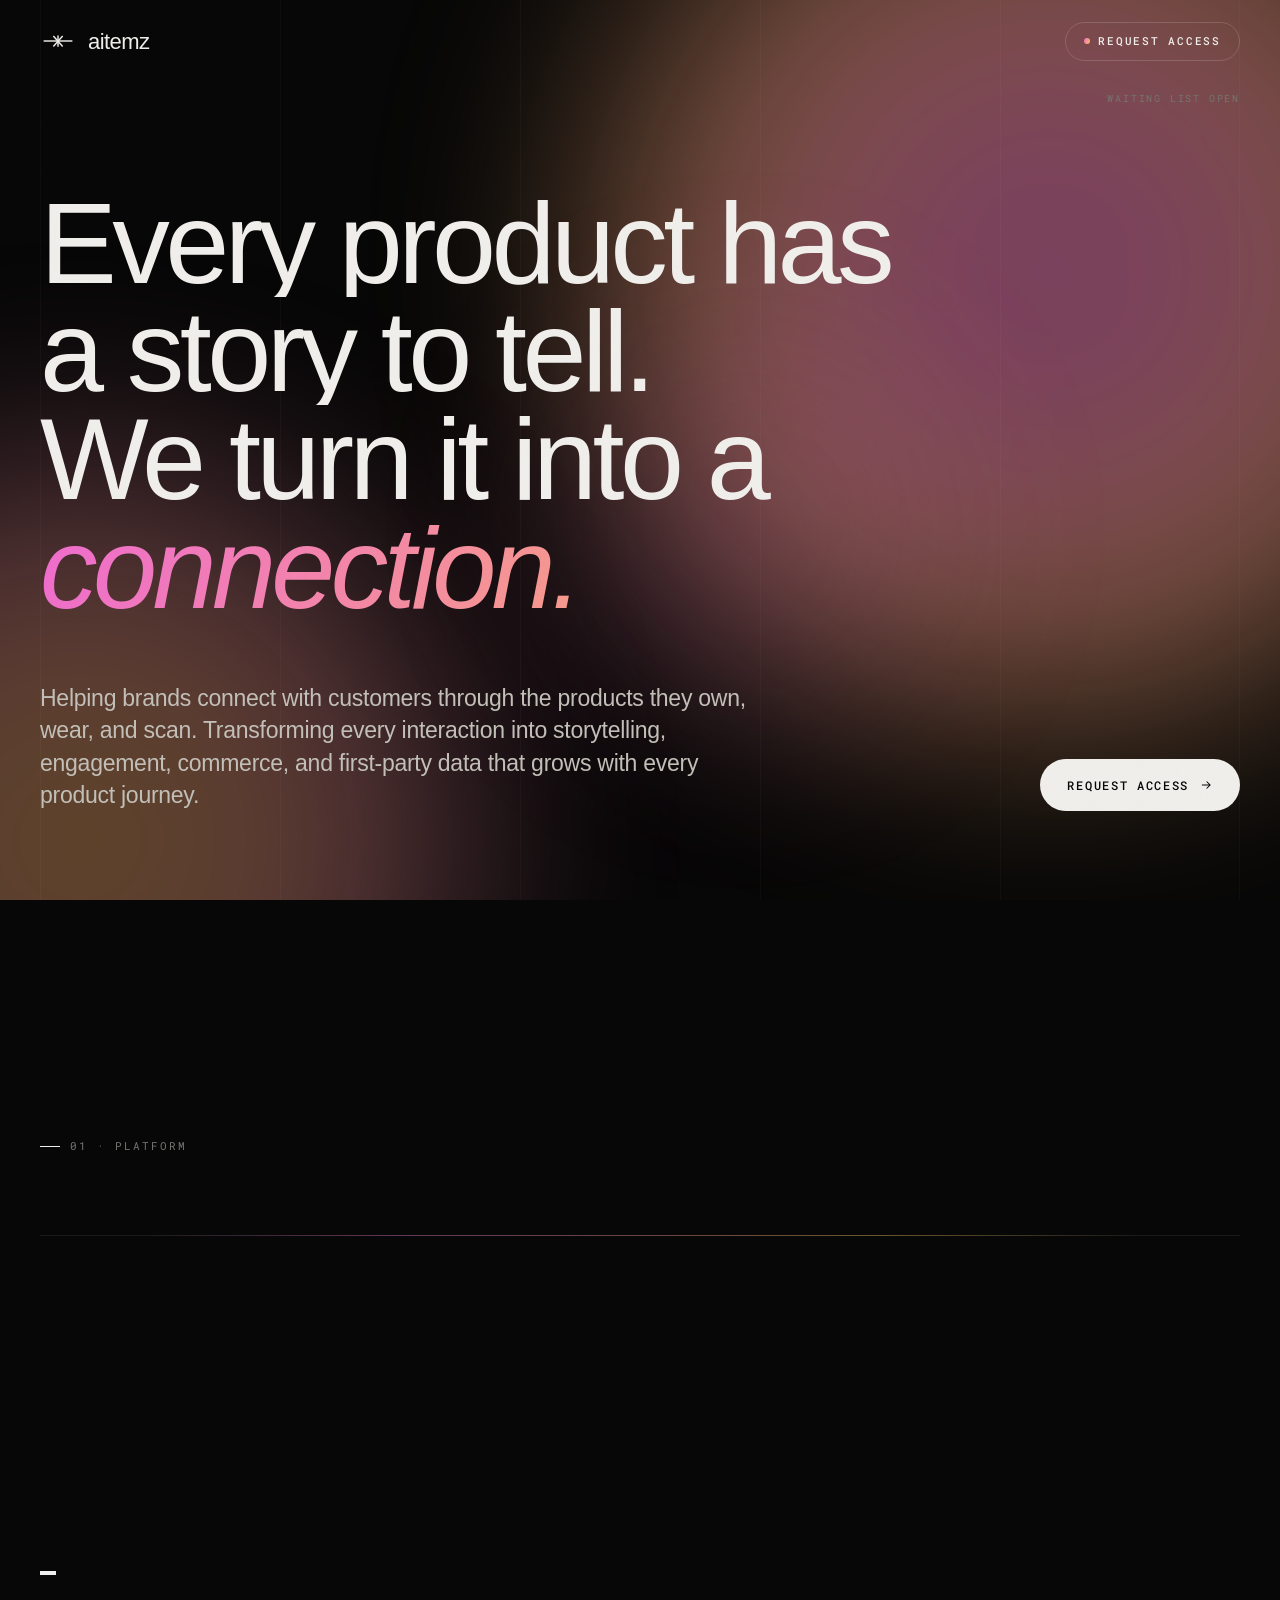
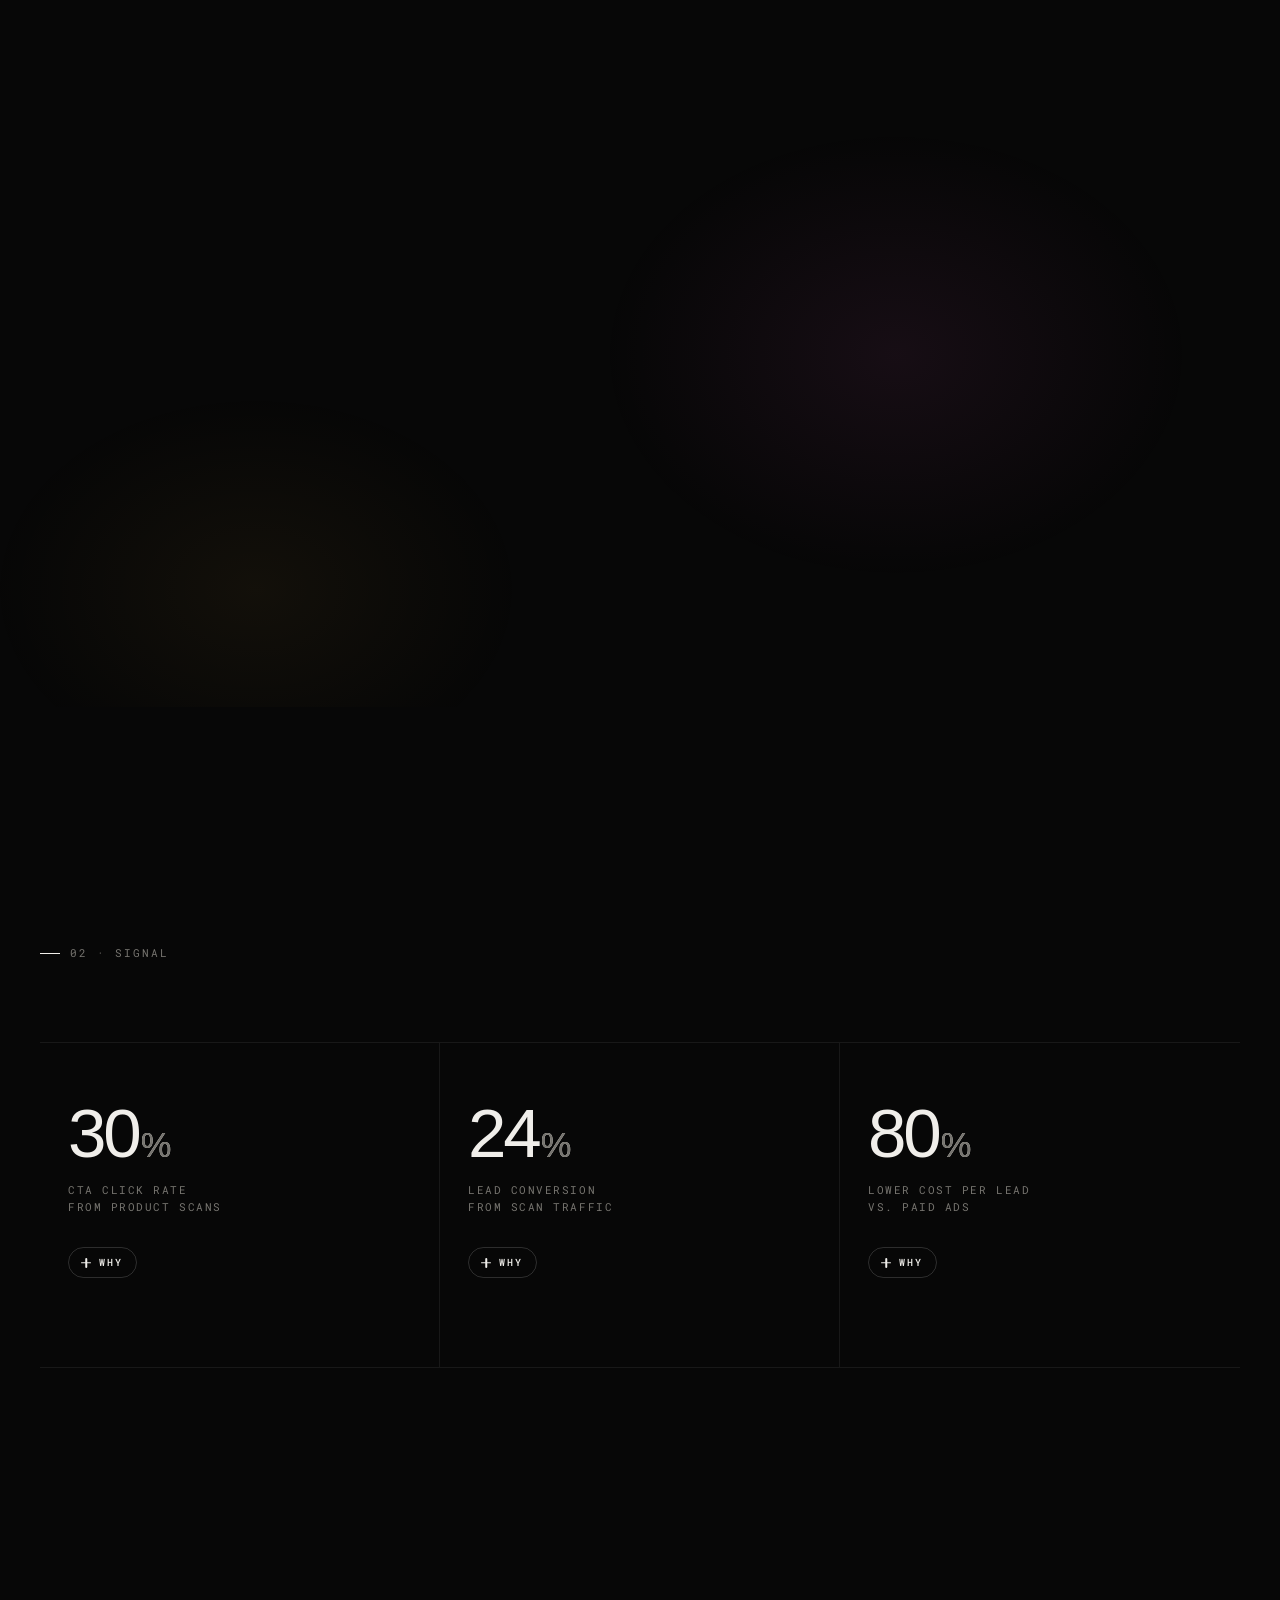
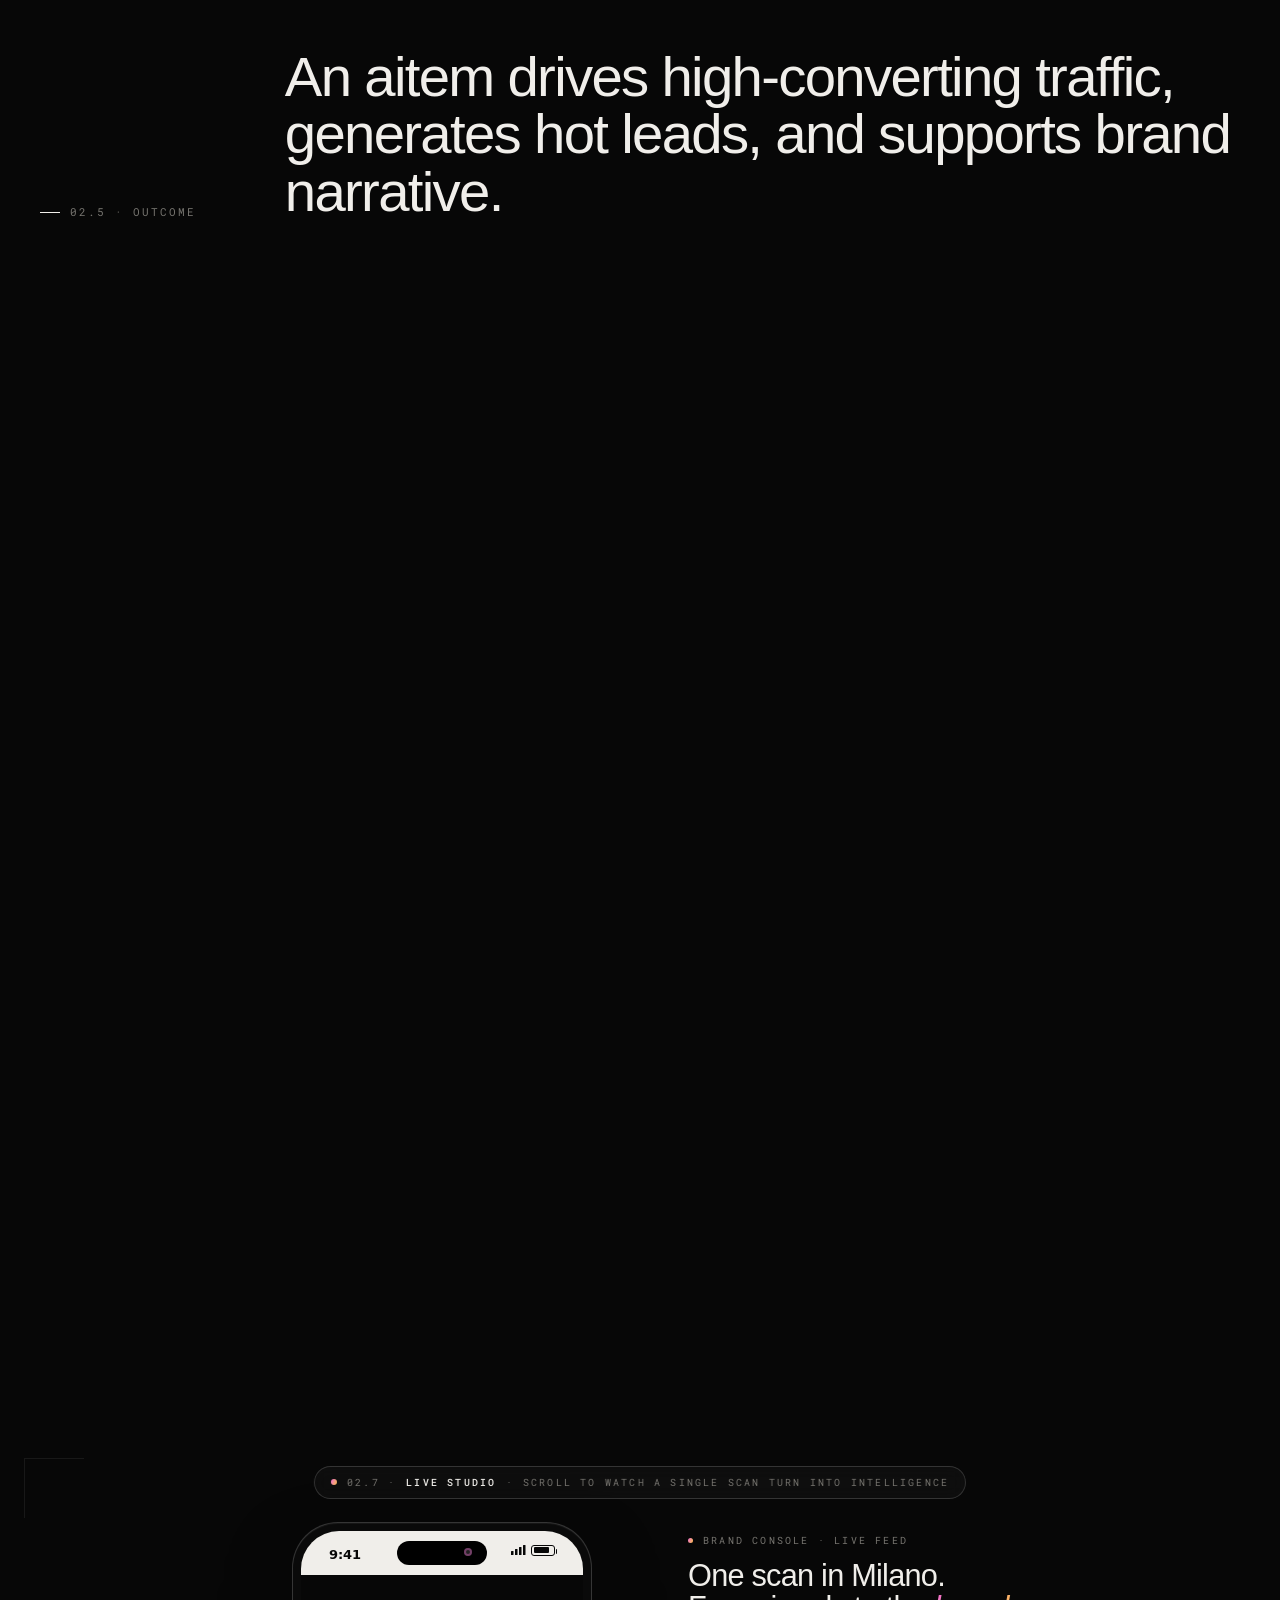
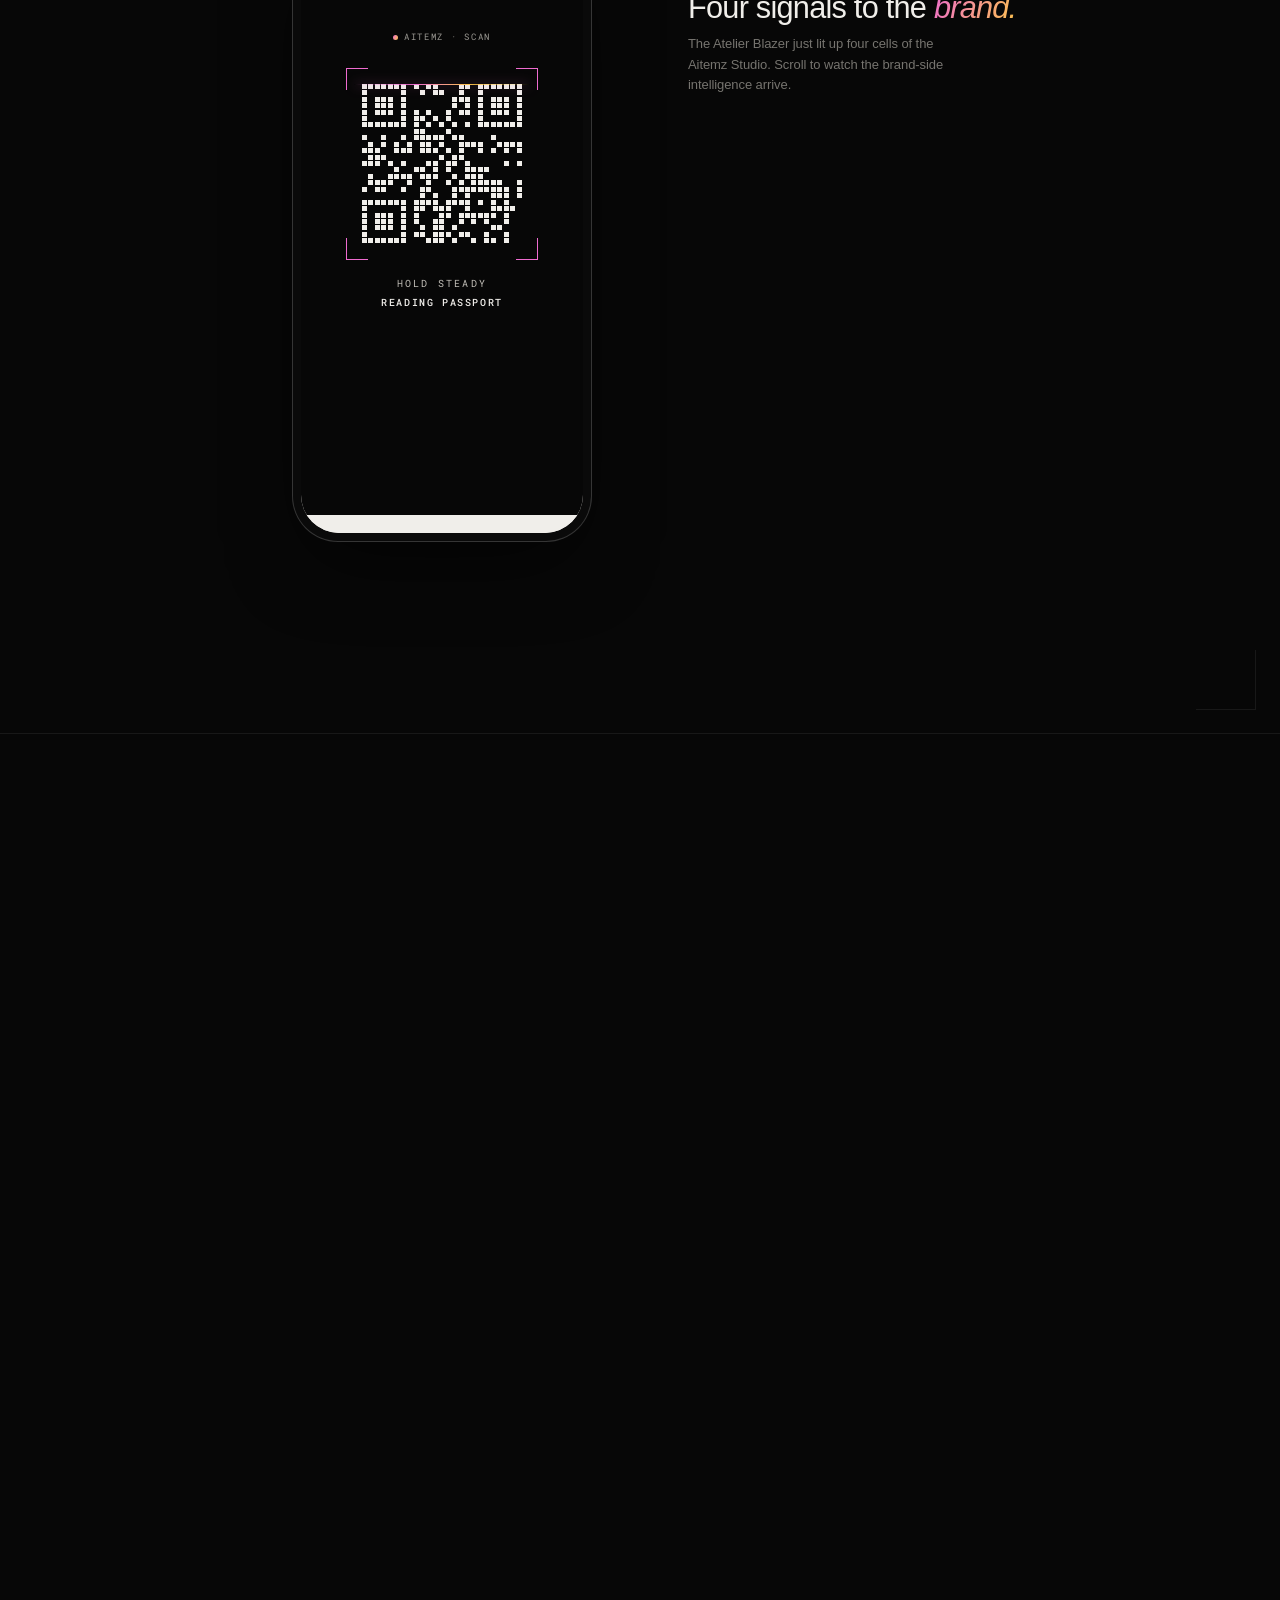
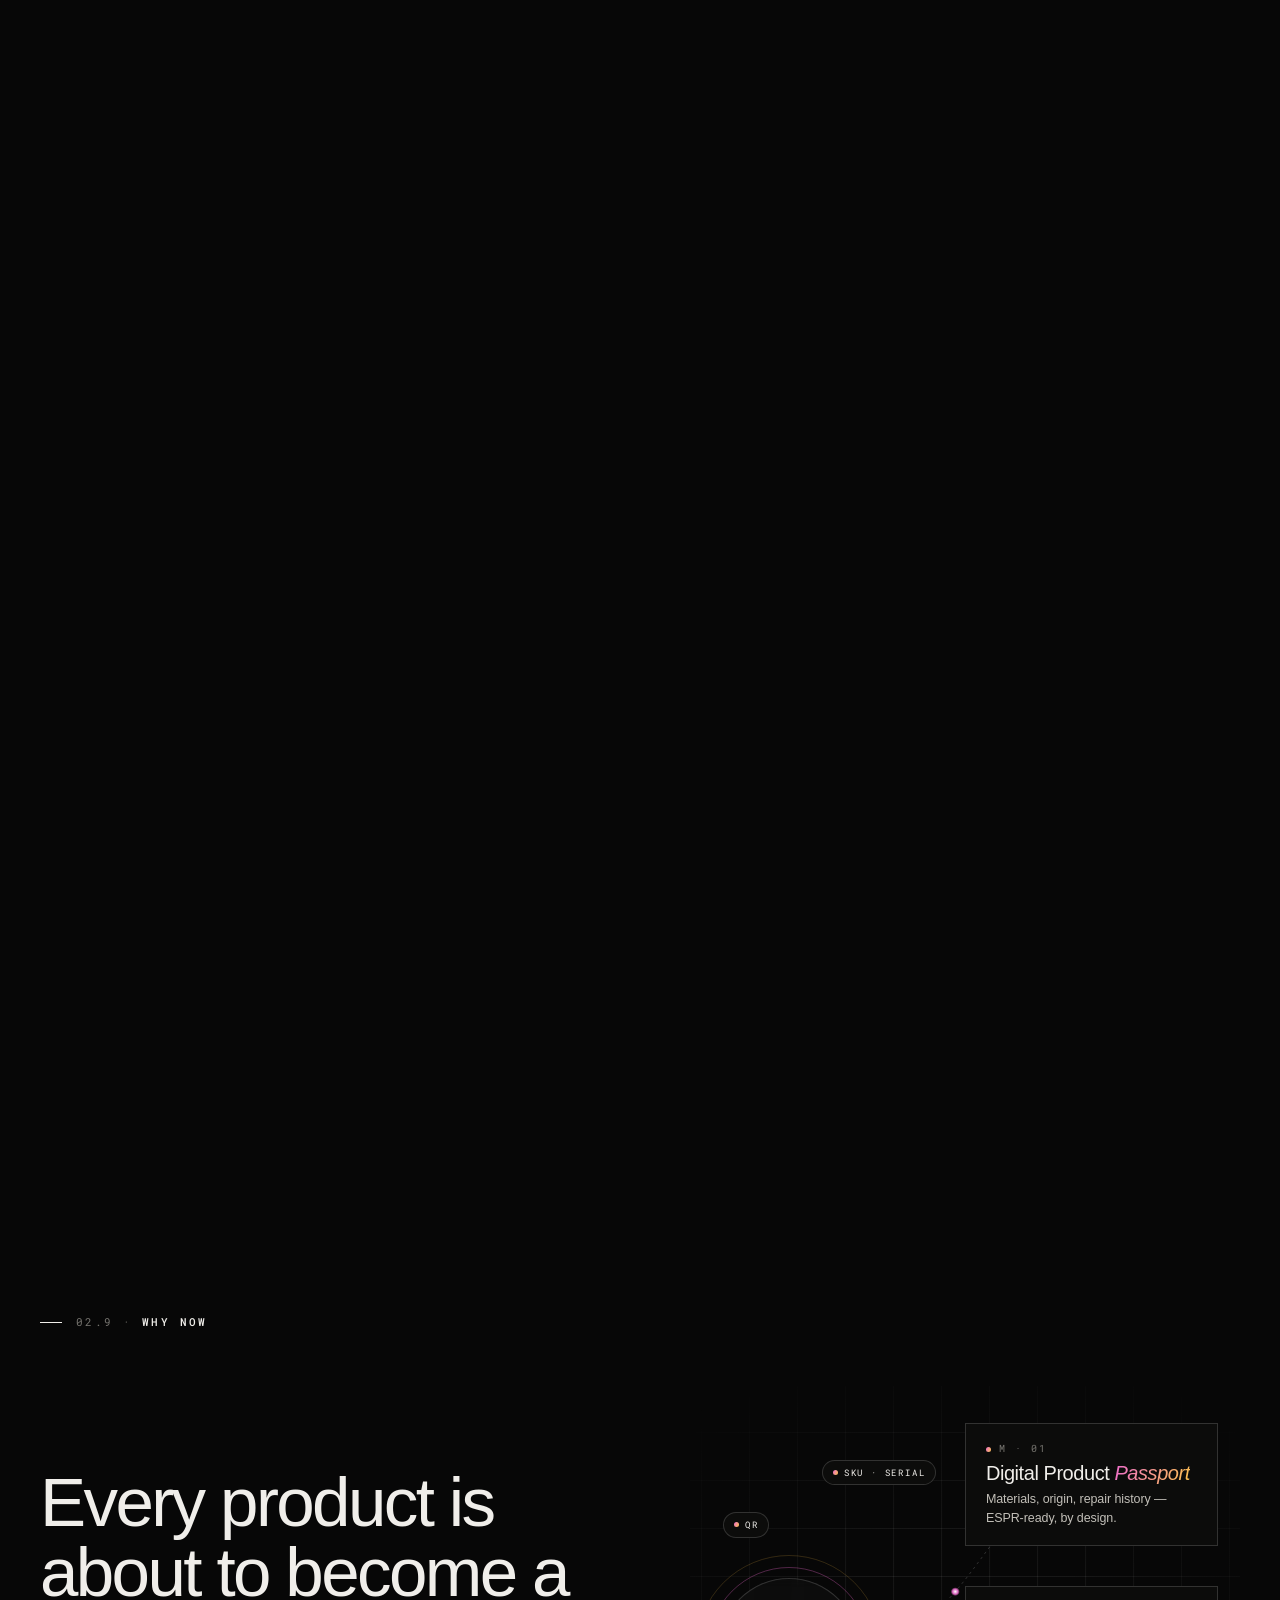
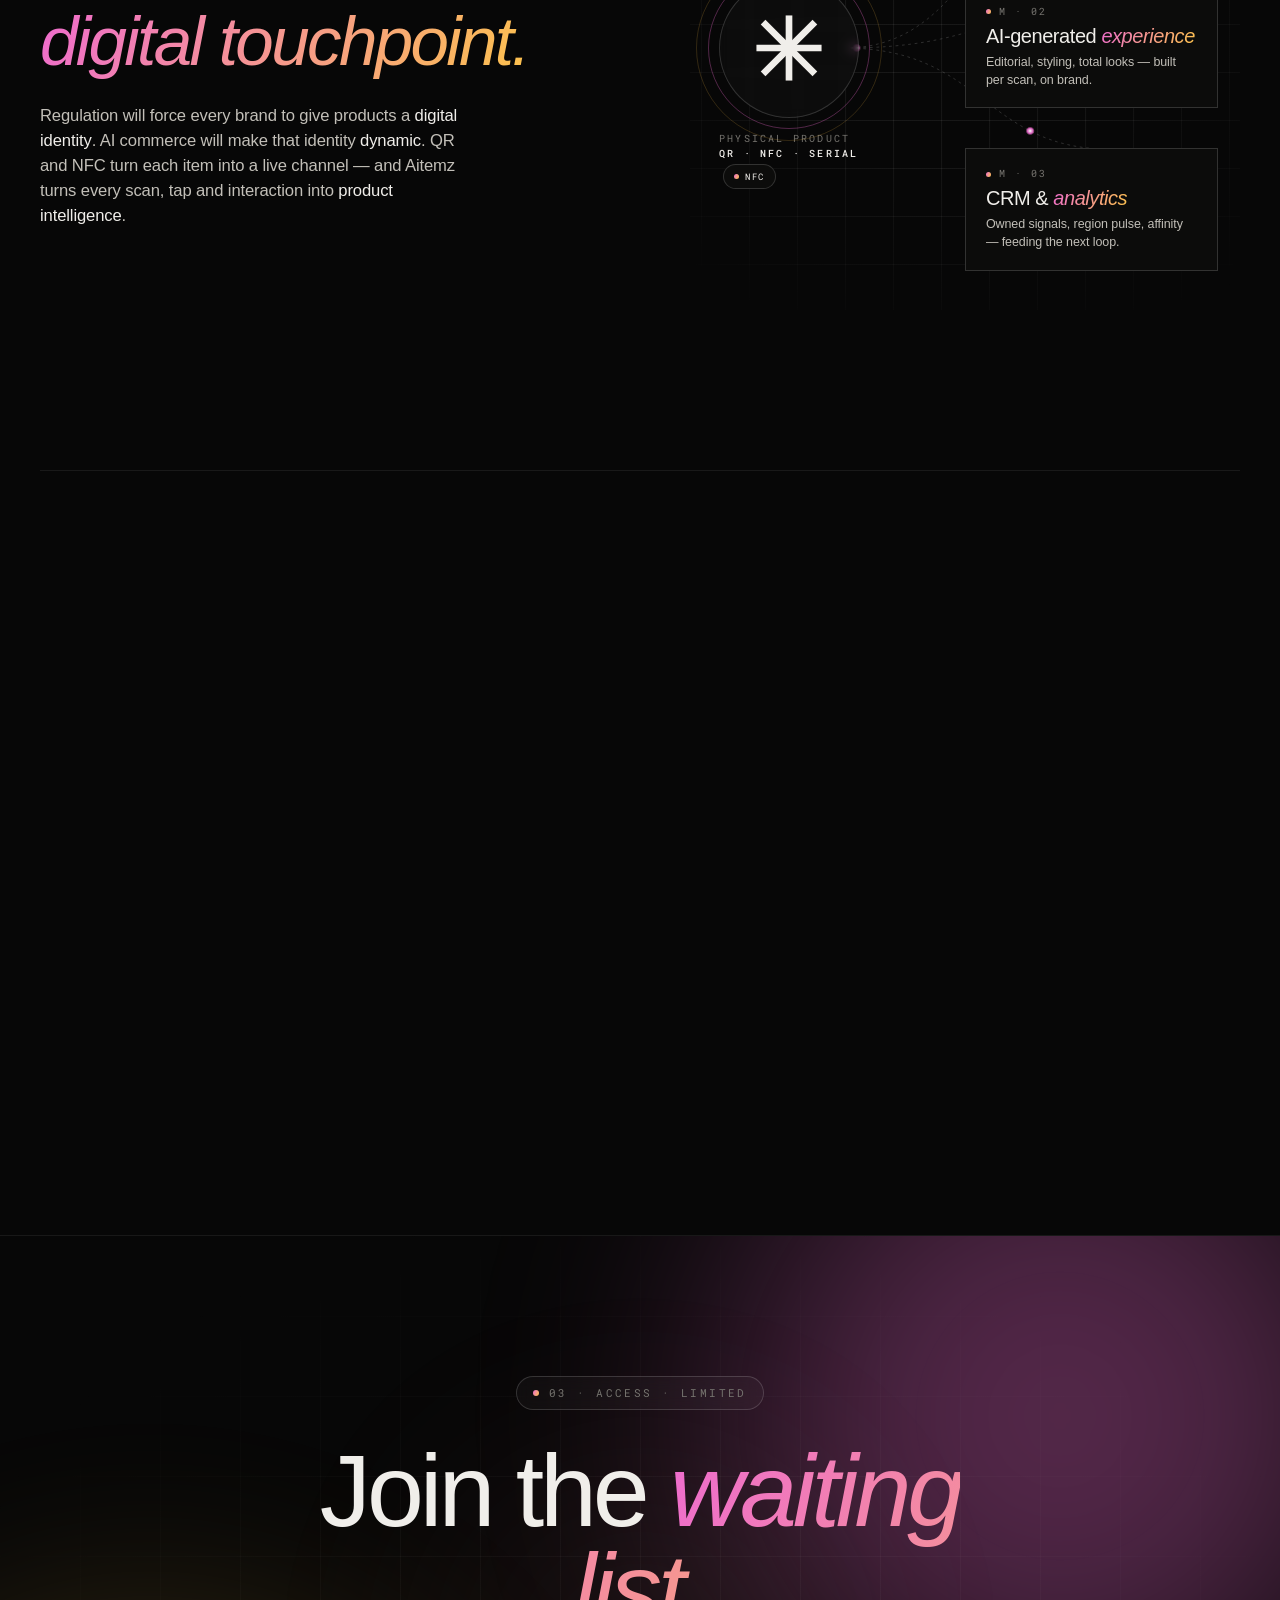
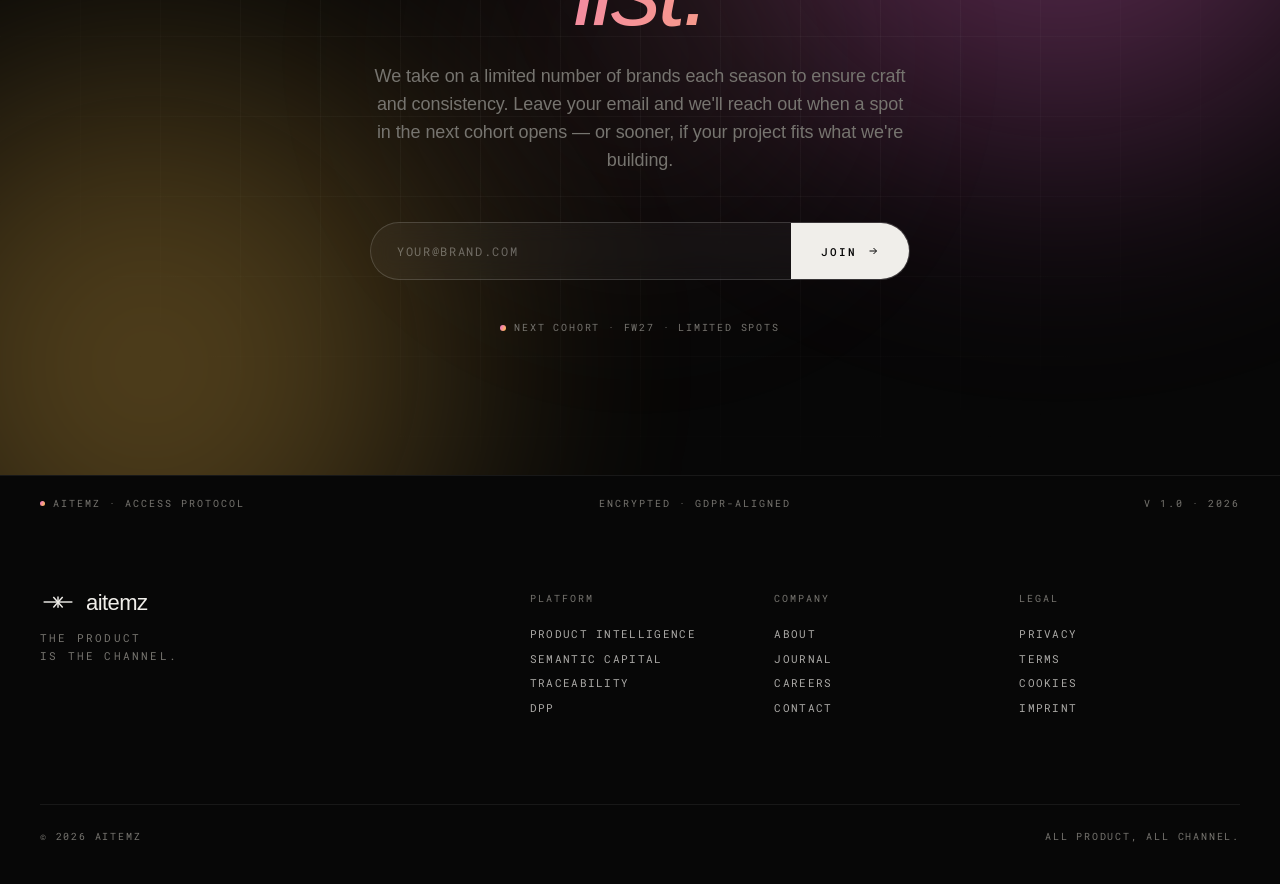
==== index.html @ b4806b3c "Update hero copy - Headline: "Every product has a story to tell. We turn it into a connection." - Su" ====
<!DOCTYPE html>
<html lang="en">
<head>
<meta charset="UTF-8">
<meta name="viewport" content="width=device-width, initial-scale=1.0">
<title>Aitemz — Amplifying Products</title>
<meta name="description" content="Aitemz turns physical products into intelligent digital channels. Digital Product Passport, AI-powered product intelligence, and traceability for fashion and luxury brands.">
<link rel="preconnect" href="https://fonts.googleapis.com">
<link rel="preconnect" href="https://fonts.gstatic.com" crossorigin>
<link href="https://fonts.googleapis.com/css2?family=Roboto+Mono:wght@300;400;500&display=swap" rel="stylesheet">
<link rel="stylesheet" href="styles.css">
</head>

<body>

<!-- QR INTRO — scan-to-activate. Removed from DOM after first play per session. -->
<div class="qr-intro" id="qrIntro" role="dialog" aria-label="Activating Aitemz">
  <button class="qr-skip" id="qrSkip" type="button" aria-label="Skip intro">Skip</button>
  <div class="qr-flash" aria-hidden="true"></div>
  <div class="qr-stage">
    <div class="qr-corners" aria-hidden="true">
      <span></span><span></span><span></span><span></span>
    </div>
    <div class="qr-grid" id="qrGrid" aria-hidden="true"></div>
    <div class="qr-scan" aria-hidden="true"></div>
  </div>
  <div class="qr-label" aria-live="polite">
    <span class="d" aria-hidden="true"></span>
    <span class="t" id="qrLabel">Initializing</span>
  </div>
  <div class="qr-meta" aria-hidden="true">
    <span class="left"><span class="d"></span>AITEMZ · Product Intelligence Layer™</span>
    <span class="right"><span>Encrypted</span><span>·</span><span>v 1.0 · 2026</span></span>
  </div>
</div>

<!-- Aitemz mark — asterisk-cross from the brand kit. 5 strokes through 1 center. -->
<svg width="0" height="0" style="position:absolute" aria-hidden="true">
  <defs>
    <symbol id="aitm-mark" viewBox="0 0 200 100">
      <g stroke="currentColor" stroke-width="8" stroke-linecap="butt" fill="none">
        <line x1="20" y1="50" x2="180" y2="50"/>
        <line x1="100" y1="20" x2="100" y2="82"/>
        <line x1="74" y1="22" x2="126" y2="80"/>
        <line x1="126" y1="22" x2="74" y2="80"/>
      </g>
    </symbol>
  </defs>
</svg>

<!-- subtle 5-col brand grid guide -->
<div class="grid-guide" aria-hidden="true">
  <span></span><span></span><span></span><span></span><span></span>
</div>

<!-- NAV -->
<nav id="nav">
  <a href="#" class="brand">
    <span class="brand-mark">
      <svg viewBox="0 0 200 100" preserveAspectRatio="xMidYMid meet"><use href="#aitm-mark"/></svg>
    </span>
    <span class="brand-word">aitemz</span>
  </a>
  <div class="nav-links">
    <a href="#waitlist" class="nav-cta">Request access</a>
  </div>
</nav>

<!-- HERO -->
<header class="hero">
  <div class="orb" aria-hidden="true"></div>
  <div class="orb two" aria-hidden="true"></div>
  <div class="orb three" aria-hidden="true"></div>

  <div class="hero-meta">
    <div class="status">Waiting list open</div>
  </div>

  <h1 class="hero-title">
    <span class="line l1"><span>Every product has</span></span>
    <span class="line l2"><span>a story to tell.</span></span>
    <span class="line l3"><span>We turn it into a <span class="reveal-word">connection.</span></span></span>
  </h1>

  <div class="hero-foot">
    <p class="hero-sub">Helping brands connect with customers through the products they own, wear, and scan. Transforming every interaction into storytelling, engagement, commerce, and first-party data that grows with every product journey.</p>
    <div class="hero-actions">
      <a href="#waitlist" class="btn btn-primary">
        Request access
        <svg width="14" height="14" viewBox="0 0 24 24" fill="none" stroke="currentColor" stroke-width="1.8"><path d="M5 12h14M13 6l6 6-6 6"/></svg>
      </a>
    </div>
  </div>
</header>

<!-- MARQUEE -->
<div class="marquee">
  <div class="marquee-track" id="marquee"></div>
</div>

<!-- CAPABILITIES -->
<section class="block" id="capabilities">
  <div class="section-head">
    <div class="section-label">01 · Platform</div>
    <h2 class="section-heading reveal">Product is the channel.<br>Aitemz is the <em>activation layer.</em></h2>
  </div>

  <div class="caps-wrap">
    <div class="caps caps-4">
    <div class="cap reveal">
      <div class="cap-num">01 / 04</div>
      <h3 class="cap-title">Product Intelligence</h3>
      <p class="cap-desc">Generative product intelligence — editorial copy, outfit compositions, cross-category reasoning — produced automatically for every SKU.</p>
      <span class="cap-tag"><span class="d" aria-hidden="true"></span>AI-Native</span>
    </div>
    <div class="cap reveal">
      <div class="cap-num">02 / 04</div>
      <h3 class="cap-title">Semantic Capital</h3>
      <p class="cap-desc">Every interaction compounds into machine-usable intelligence. The more products you connect, the smarter the entire ecosystem becomes.</p>
      <span class="cap-tag"><span class="d" aria-hidden="true"></span>Compounding</span>
    </div>
    <div class="cap reveal">
      <div class="cap-num">03 / 04</div>
      <h3 class="cap-title">Traceability</h3>
      <p class="cap-desc">NFC and QR turn each physical item into a data-collection node. Capture leads, drive traffic, own the relationship — even through wholesale.</p>
      <span class="cap-tag"><span class="d" aria-hidden="true"></span>Tag + Track</span>
    </div>
    <div class="cap reveal">
      <div class="cap-num">04 / 04</div>
      <h3 class="cap-title">Digital Product Passport</h3>
      <p class="cap-desc">EU ESPR-ready DPP infrastructure. Materials, footprint, repairability — delivered as a consumer experience that builds equity, not a compliance PDF.</p>
      <span class="cap-tag"><span class="d" aria-hidden="true"></span>ESPR-Ready</span>
    </div>
    </div>
    <div class="caps-dots" id="capsDots" aria-hidden="true"></div>
  </div>
</section>

<!-- PRINCIPLE -->
<section class="principle" id="principle">
  <p class="q reveal q-1">
    Value isn't<br>added.
  </p>
  <p class="q reveal q-2">
    <em>It reveals itself.</em>
  </p>
</section>

<!-- STATS -->
<section class="block stats-block" id="numbers">
  <div class="section-head">
    <div class="section-label">02 · Signal</div>
    <h2 class="section-heading reveal">Your product will be your best performing
channel ever.</h2>
  </div>

  <div class="stats">
    <div class="stat reveal expandable" data-stat="0">
      <div class="stat-num" data-target="30" data-suffix="%">0<sup>%</sup></div>
      <div class="stat-label">CTA click rate<br>from product scans</div>
      <button class="stat-toggle" type="button" aria-expanded="false" aria-controls="stat-detail-0">
        <span class="stat-toggle-icon" aria-hidden="true"></span>
        <span class="stat-toggle-label">Why</span>
      </button>
      <div class="stat-detail" id="stat-detail-0">
        <p>We design the post-scan experience to maximize the click. Every touchpoint is engineered so that, after the scan, the customer is in the best possible condition to interact with the brand.</p>
      </div>
    </div>
    <div class="stat reveal expandable" data-stat="1">
      <div class="stat-num" data-target="24" data-suffix="%">0<sup>%</sup></div>
      <div class="stat-label">Lead conversion<br>from scan traffic</div>
      <button class="stat-toggle" type="button" aria-expanded="false" aria-controls="stat-detail-1">
        <span class="stat-toggle-icon" aria-hidden="true"></span>
        <span class="stat-toggle-label">Why</span>
      </button>
      <div class="stat-detail" id="stat-detail-1">
        <p>The experience is custom-made for a customer who has already met the product. We assume an activation by the brand — so the lead quality is far higher than on traditional acquisition channels.</p>
      </div>
    </div>
    <div class="stat reveal expandable" data-stat="2">
      <div class="stat-num" data-target="80" data-suffix="%">0<sup>%</sup></div>
      <div class="stat-label">Lower cost per lead<br>vs. paid ads</div>
      <button class="stat-toggle" type="button" aria-expanded="false" aria-controls="stat-detail-2">
        <span class="stat-toggle-icon" aria-hidden="true"></span>
        <span class="stat-toggle-label">Why</span>
      </button>
      <div class="stat-detail" id="stat-detail-2">
        <p>The benchmark on universal channels — search, social — keeps rising as competition compounds. The physical product is a brand-owned channel: no auction, no middleman, better performance.</p>
      </div>
    </div>
  </div>
</section>

<!-- WHAT WE DO -->
<section class="block what-we-do what-we-do-block" id="what-we-do">
  <div class="section-head">
    <div class="section-label">02.5 · Outcome</div>
    <h2 class="section-heading reveal">An aitem drives high-converting traffic, generates hot leads, and supports brand narrative.</h2>
  </div>

  <div class="compare-two reveal">

    <!-- LEFT — Traditional -->
    <div class="cmp-col traditional">
      <div class="cmp-col-head">
        <h3>A product that <em>ends at checkout.</em></h3>
        <span class="cmp-col-eyebrow"><span class="d"></span>The <em>traditional</em> item</span>
        <div class="cmp-progress" aria-hidden="true"><span class="cmp-progress-fill"></span></div>
      </div>

      <div class="cmp-row">
        <span class="cmp-icon" aria-hidden="true">
          <svg viewBox="0 0 24 24"><path d="M3 12h12"/><path d="M15 8l4 4-4 4"/><line x1="22" y1="4" x2="22" y2="20"/></svg>
        </span>
        <div class="cmp-body">
          <div class="cmp-title">A relationship that ends at checkout.</div>
          <p class="cmp-desc">The product stops speaking the moment the customer walks out the door.</p>
        </div>
      </div>

      <div class="cmp-row">
        <span class="cmp-icon" aria-hidden="true">
          <svg viewBox="0 0 24 24"><rect x="4" y="4" width="16" height="16"/><line x1="4" y1="12" x2="20" y2="12"/><line x1="12" y1="4" x2="12" y2="20"/></svg>
        </span>
        <div class="cmp-body">
          <div class="cmp-title">Silent at the shelf.</div>
          <p class="cmp-desc">Zero first-party data captured from the physical product, ever.</p>
        </div>
      </div>

      <div class="cmp-row">
        <span class="cmp-icon" aria-hidden="true">
          <svg viewBox="0 0 24 24"><path d="M3 10v4l4 1 2 5 2-1-1-3 8 2v-13l-8 2-7 2z"/></svg>
        </span>
        <div class="cmp-body">
          <div class="cmp-title">Borrowed audiences.</div>
          <p class="cmp-desc">Leads bought from paid ads and the same crowded search auction.</p>
        </div>
      </div>

      <div class="cmp-row">
        <span class="cmp-icon" aria-hidden="true">
          <svg viewBox="0 0 24 24"><path d="M3 4h11l7 7-10 10-8-8z"/><circle cx="8" cy="9" r="1.2"/></svg>
        </span>
        <div class="cmp-body">
          <div class="cmp-title">A label that never changes.</div>
          <p class="cmp-desc">Whatever was printed at manufacture is the whole brand story you get.</p>
        </div>
      </div>

      <div class="cmp-row">
        <span class="cmp-icon" aria-hidden="true">
          <svg viewBox="0 0 24 24"><path d="M3 18l6-7 4 3 8-10"/><path d="M16 4h5v5"/></svg>
        </span>
        <div class="cmp-body">
          <div class="cmp-title">Cost climbing every year.</div>
          <p class="cmp-desc">Universal channels grow more expensive YoY across every platform.</p>
        </div>
      </div>

      <div class="cmp-row">
        <span class="cmp-icon" aria-hidden="true">
          <svg viewBox="0 0 24 24"><path d="M3 5h9l3 3v12H3z"/><path d="M9 3h9l3 3v12h-6"/></svg>
        </span>
        <div class="cmp-body">
          <div class="cmp-title">Compliance as a separate project.</div>
          <p class="cmp-desc">ESPR readiness becomes yet another implementation to staff and ship.</p>
        </div>
      </div>
    </div>

    <!-- RIGHT — AITEM -->
    <div class="cmp-col aitem">
      <div class="cmp-col-head">
        <h3>A product that <em>keeps creating value.</em></h3>
        <span class="cmp-col-eyebrow"><span class="d"></span>A <em>contemporary</em> aitem</span>
        <div class="cmp-progress" aria-hidden="true"><span class="cmp-progress-fill"></span></div>
      </div>

      <div class="cmp-row">
        <span class="cmp-icon" aria-hidden="true">
          <svg viewBox="0 0 24 24"><path d="M3 12c2-6 8-6 9 0 1 6 7 6 9 0"/><circle cx="21" cy="12" r="1.5" fill="currentColor" stroke="none"/></svg>
        </span>
        <div class="cmp-body">
          <div class="cmp-title">A channel that <em>keeps talking.</em></div>
          <p class="cmp-desc">The product becomes a living touchpoint that communicates long after the sale.</p>
        </div>
      </div>

      <div class="cmp-row">
        <span class="cmp-icon" aria-hidden="true">
          <svg viewBox="0 0 24 24"><rect x="4" y="4" width="16" height="16"/><line x1="4" y1="12" x2="20" y2="12"/><line x1="12" y1="4" x2="12" y2="20"/><circle cx="12" cy="12" r="2.4" fill="currentColor" stroke="none"/></svg>
        </span>
        <div class="cmp-body">
          <div class="cmp-title">Every scan is a <em>signal.</em></div>
          <p class="cmp-desc">Each interaction generates proprietary first-party data the brand owns.</p>
        </div>
      </div>

      <div class="cmp-row">
        <span class="cmp-icon" aria-hidden="true">
          <svg viewBox="0 0 24 24"><path d="M12 3v18M3 12h18M6 6l12 12M18 6L6 18"/></svg>
        </span>
        <div class="cmp-body">
          <div class="cmp-title">Leads from the <em>product itself.</em></div>
          <p class="cmp-desc">Qualified, automatic, owned media — no auction, no middleman.</p>
        </div>
      </div>

      <div class="cmp-row">
        <span class="cmp-icon" aria-hidden="true">
          <svg viewBox="0 0 24 24"><path d="M3 4h11l7 7-10 10-8-8z"/><path d="M18 13a4 4 0 1 1-4-4"/><path d="M18 9v4h-4"/></svg>
        </span>
        <div class="cmp-body">
          <div class="cmp-title">A story that <em>updates.</em></div>
          <p class="cmp-desc">Dynamic narrative, refreshed across the product's life and channels.</p>
        </div>
      </div>

      <div class="cmp-row">
        <span class="cmp-icon" aria-hidden="true">
          <svg viewBox="0 0 24 24"><path d="M3 6l6 7 4-3 8 10"/><path d="M16 20h5v-5"/></svg>
        </span>
        <div class="cmp-body">
          <div class="cmp-title">Up to <em>80% lower</em> cost per lead.</div>
          <p class="cmp-desc">Owned media, generated by the product, free from rising ad-channel costs.</p>
        </div>
      </div>

      <div class="cmp-row">
        <span class="cmp-icon" aria-hidden="true">
          <svg viewBox="0 0 24 24"><path d="M12 3l8 4v5c0 5-3.5 8-8 9-4.5-1-8-4-8-9V7z"/><path d="M9 12l2.5 2.5L15 10"/></svg>
        </span>
        <div class="cmp-body">
          <div class="cmp-title">ESPR-ready, <em>out of the box.</em></div>
          <p class="cmp-desc">Digital Product Passport infrastructure built in from the first scan.</p>
        </div>
      </div>
    </div>

  </div>
</section>

<!-- LIVE STUDIO -->
<section class="studio-scroll" id="studio" aria-label="Live Studio demo">
  <div class="studio-stage">
    <span class="studio-eyebrow">
      <span class="d"></span>
      02.7 · <b>Live Studio</b> · scroll to watch a single scan turn into intelligence
    </span>

    <div class="studio-phone-wrap">
      <div class="studio-phone" aria-hidden="true">
        <div class="studio-phone-screen">
          <div class="studio-statusbar">
            <span>9:41</span>
            <span class="right">
              <svg width="15" height="10" viewBox="0 0 15 10" fill="#070707"><rect x="0" y="6" width="2.5" height="4" rx="0.5"/><rect x="4" y="4" width="2.5" height="6" rx="0.5"/><rect x="8" y="2" width="2.5" height="8" rx="0.5"/><rect x="12" y="0" width="2.5" height="10" rx="0.5"/></svg>
              <span class="battery"></span>
            </span>
          </div>

          <div class="studio-tape" id="studioTape">

            <!-- SCREEN 1: scan -->
            <section class="studio-screen ph-scan">
              <div class="studio-screen-eyebrow studio-screen-eyebrow-dark"><span class="d"></span>Aitemz · Scan</div>
              <div class="ph-qr-frame">
                <span class="corner tl"></span><span class="corner tr"></span>
                <span class="corner bl"></span><span class="corner br"></span>
                <div class="ph-qr-grid" id="phoneQrGrid"></div>
                <span class="scanline"></span>
                <span class="ph-qr-complete-bg" aria-hidden="true"></span>
                <div class="ph-qr-complete" aria-hidden="true">
                  <div class="ph-qr-complete-check">
                    <svg viewBox="0 0 24 24"><path d="M5 12.5l4.5 4.5L19 7"/></svg>
                  </div>
                </div>
              </div>
              <div class="label">
                <span class="state s1">Hold steady<b>Reading passport</b></span>
                <span class="state s2">Verified<b>Aitemz · Authenticated</b></span>
              </div>
            </section>

            <!-- SCREEN 2: passport -->
            <section class="studio-screen ph-passport">
              <div class="studio-screen-eyebrow"><span class="d"></span>Product Passport</div>
              <div class="ph-product">
                <svg class="product-svg" viewBox="0 0 140 160" xmlns="http://www.w3.org/2000/svg" aria-hidden="true">
                  <path d="M28 22 L50 14 L70 38 L90 14 L112 22 L120 68 L116 148 L24 148 L20 68 Z" fill="#3a2e26"/>
                  <path d="M28 22 L10 38 L6 116 L22 70 Z" fill="#2a201a"/>
                  <path d="M112 22 L130 38 L134 116 L118 70 Z" fill="#2a201a"/>
                  <path d="M50 14 L70 38 L60 62 L48 22 Z" fill="#4a3a30"/>
                  <path d="M90 14 L70 38 L80 62 L92 22 Z" fill="#4a3a30"/>
                  <circle cx="70" cy="64" r="1.6" fill="#caa057"/>
                  <circle cx="70" cy="86" r="1.6" fill="#caa057"/>
                  <circle cx="70" cy="108" r="1.6" fill="#caa057"/>
                  <circle cx="70" cy="130" r="1.6" fill="#caa057"/>
                  <line x1="36" y1="102" x2="56" y2="102" stroke="#1a1612" stroke-width="0.6" opacity="0.6"/>
                  <line x1="84" y1="102" x2="104" y2="102" stroke="#1a1612" stroke-width="0.6" opacity="0.6"/>
                </svg>
                <div class="name">Atelier Wool Blazer</div>
                <div class="sku">SKU · 1240829JKT</div>
              </div>
              <div class="row-list">
                <div class="row-item"><span class="k">Origin</span><span class="v">Como, IT</span></div>
                <div class="row-item"><span class="k">Materials</span><span class="v">Italian double-face wool</span></div>
                <div class="row-item"><span class="k">DPP</span><span class="v">ESPR-ready</span></div>
              </div>
              <div class="ph-cta">View total look →</div>
            </section>

            <!-- SCREEN 3: outfits + carousels -->
            <section class="studio-screen ph-looks">
              <div class="studio-screen-eyebrow"><span class="d"></span>Total Look · 3 ways</div>
              <h4>Three ways to wear<br><em>Atelier</em> this autumn.</h4>

              <div class="outfit-grid">
                <div class="outfit">
                  <div class="outfit-art">
                    <svg viewBox="0 0 140 160"><path d="M28 22 L50 14 L70 38 L90 14 L112 22 L120 68 L116 148 L24 148 L20 68 Z" fill="#3a2e26"/><path d="M50 14 L70 38 L60 56 L48 22 Z" fill="#4a3a30"/><path d="M90 14 L70 38 L80 56 L92 22 Z" fill="#4a3a30"/><circle cx="70" cy="68" r="1.4" fill="#caa057"/><circle cx="70" cy="92" r="1.4" fill="#caa057"/></svg>
                    <svg viewBox="0 0 100 110"><path d="M22 50 Q22 26 50 26 Q78 26 78 50" stroke="#3a2e26" stroke-width="3" fill="none"/><rect x="14" y="46" width="72" height="58" rx="3" fill="#3a2e26"/><rect x="42" y="58" width="16" height="6" fill="#caa057"/></svg>
                  </div>
                  <b>01 · Mira</b>
                  <span class="price">€ 1,890</span>
                </div>
                <div class="outfit">
                  <div class="outfit-art">
                    <svg viewBox="0 0 140 160"><path d="M28 22 L50 14 L70 38 L90 14 L112 22 L120 68 L116 148 L24 148 L20 68 Z" fill="#3a2e26"/><path d="M50 14 L70 38 L60 56 L48 22 Z" fill="#4a3a30"/><path d="M90 14 L70 38 L80 56 L92 22 Z" fill="#4a3a30"/></svg>
                    <svg viewBox="0 0 120 80"><path d="M10 56 Q24 30 60 28 L94 32 Q108 36 108 58 L108 66 L10 66 Z" fill="#3a2e26"/><rect x="86" y="64" width="14" height="14" fill="#2a201a"/></svg>
                  </div>
                  <b>02 · Eden</b>
                  <span class="price">€ 2,140</span>
                </div>
                <div class="outfit">
                  <div class="outfit-art">
                    <svg viewBox="0 0 140 160"><path d="M28 22 L50 14 L70 38 L90 14 L112 22 L120 68 L116 148 L24 148 L20 68 Z" fill="#3a2e26"/><path d="M50 14 L70 38 L60 56 L48 22 Z" fill="#4a3a30"/><path d="M90 14 L70 38 L80 56 L92 22 Z" fill="#4a3a30"/></svg>
                    <svg viewBox="0 0 100 50"><circle cx="25" cy="25" r="14" fill="#3a2e26"/><circle cx="75" cy="25" r="14" fill="#3a2e26"/><line x1="39" y1="25" x2="61" y2="25" stroke="#3a2e26" stroke-width="2"/></svg>
                  </div>
                  <b>03 · Velour</b>
                  <span class="price">€ 1,640</span>
                </div>
              </div>

              <div class="ph-carousel">
                <div class="ph-c-head"><b>More jackets</b><span>swipe →</span></div>
                <div class="ph-c-track">
                  <div class="ph-c-item"><svg viewBox="0 0 140 160"><path d="M28 22 L50 14 L70 38 L90 14 L112 22 L120 68 L116 148 L24 148 L20 68 Z" fill="#3a2e26"/><path d="M50 14 L70 38 L60 56 L48 22 Z" fill="#4a3a30"/><path d="M90 14 L70 38 L80 56 L92 22 Z" fill="#4a3a30"/></svg></div>
                  <div class="ph-c-item"><svg viewBox="0 0 140 160"><path d="M28 22 L50 14 L70 38 L90 14 L112 22 L120 68 L116 148 L24 148 L20 68 Z" fill="#1f2a36"/><path d="M50 14 L70 38 L60 56 L48 22 Z" fill="#2e3d4d"/><path d="M90 14 L70 38 L80 56 L92 22 Z" fill="#2e3d4d"/></svg></div>
                  <div class="ph-c-item"><svg viewBox="0 0 140 160"><path d="M28 22 L50 14 L70 38 L90 14 L112 22 L120 68 L116 148 L24 148 L20 68 Z" fill="#5a2026"/><path d="M50 14 L70 38 L60 56 L48 22 Z" fill="#6e2a30"/><path d="M90 14 L70 38 L80 56 L92 22 Z" fill="#6e2a30"/></svg></div>
                  <div class="ph-c-item"><svg viewBox="0 0 140 160"><path d="M28 22 L50 14 L70 38 L90 14 L112 22 L120 68 L116 148 L24 148 L20 68 Z" fill="#1a1a18"/><path d="M50 14 L70 38 L60 56 L48 22 Z" fill="#2a2a26"/><path d="M90 14 L70 38 L80 56 L92 22 Z" fill="#2a2a26"/></svg></div>
                </div>
              </div>

              <div class="ph-carousel">
                <div class="ph-c-head"><b>Matching bags</b><span>swipe →</span></div>
                <div class="ph-c-track">
                  <div class="ph-c-item"><svg viewBox="0 0 100 110"><path d="M22 50 Q22 26 50 26 Q78 26 78 50" stroke="#3a2e26" stroke-width="3" fill="none"/><rect x="14" y="46" width="72" height="58" rx="3" fill="#3a2e26"/><rect x="42" y="58" width="16" height="6" fill="#caa057"/></svg></div>
                  <div class="ph-c-item"><svg viewBox="0 0 100 110"><path d="M22 50 Q22 26 50 26 Q78 26 78 50" stroke="#c9a47a" stroke-width="3" fill="none"/><rect x="14" y="46" width="72" height="58" rx="3" fill="#c9a47a"/><rect x="42" y="58" width="16" height="6" fill="#6e4a26"/></svg></div>
                  <div class="ph-c-item"><svg viewBox="0 0 100 110"><path d="M22 50 Q22 26 50 26 Q78 26 78 50" stroke="#1a1a18" stroke-width="3" fill="none"/><rect x="14" y="46" width="72" height="58" rx="3" fill="#1a1a18"/><rect x="42" y="58" width="16" height="6" fill="#caa057"/></svg></div>
                  <div class="ph-c-item"><svg viewBox="0 0 100 110"><path d="M22 50 Q22 26 50 26 Q78 26 78 50" stroke="#5a2026" stroke-width="3" fill="none"/><rect x="14" y="46" width="72" height="58" rx="3" fill="#5a2026"/><rect x="42" y="58" width="16" height="6" fill="#caa057"/></svg></div>
                </div>
              </div>

              <div class="ph-carousel">
                <div class="ph-c-head"><b>Matching shoes</b><span>swipe →</span></div>
                <div class="ph-c-track">
                  <div class="ph-c-item"><svg viewBox="0 0 120 80"><path d="M10 56 Q24 30 60 28 L94 32 Q108 36 108 58 L108 66 L10 66 Z" fill="#1a1a18"/><rect x="86" y="64" width="14" height="14" fill="#0a0a09"/></svg></div>
                  <div class="ph-c-item"><svg viewBox="0 0 120 80"><path d="M10 56 Q24 30 60 28 L94 32 Q108 36 108 58 L108 66 L10 66 Z" fill="#c9a47a"/><rect x="86" y="64" width="14" height="14" fill="#6e4a26"/></svg></div>
                  <div class="ph-c-item"><svg viewBox="0 0 120 80"><path d="M10 56 Q24 30 60 28 L94 32 Q108 36 108 58 L108 66 L10 66 Z" fill="#5a2026"/><rect x="86" y="64" width="14" height="14" fill="#3a1418"/></svg></div>
                  <div class="ph-c-item"><svg viewBox="0 0 120 80"><path d="M10 56 Q24 30 60 28 L94 32 Q108 36 108 58 L108 66 L10 66 Z" fill="#e6dfcf"/><rect x="86" y="64" width="14" height="14" fill="#b8aa87"/></svg></div>
                </div>
              </div>
            </section>

            <!-- SCREEN 4: claim -->
            <section class="studio-screen ph-claim">
              <div class="studio-screen-eyebrow studio-screen-eyebrow-dark"><span class="d"></span>Claim · Aitemz wallet</div>
              <h4>Claim your <em>aitem.</em></h4>
              <p class="lead">Save this Atelier Blazer to your Aitemz wallet. Yours, traceable, transferable — for life.</p>
              <div class="claim-summary">
                <svg class="product-svg" viewBox="0 0 140 160" aria-hidden="true">
                  <path d="M28 22 L50 14 L70 38 L90 14 L112 22 L120 68 L116 148 L24 148 L20 68 Z" fill="#3a2e26"/>
                  <path d="M28 22 L10 38 L6 116 L22 70 Z" fill="#2a201a"/>
                  <path d="M112 22 L130 38 L134 116 L118 70 Z" fill="#2a201a"/>
                  <path d="M50 14 L70 38 L60 62 L48 22 Z" fill="#4a3a30"/>
                  <path d="M90 14 L70 38 L80 62 L92 22 Z" fill="#4a3a30"/>
                  <circle cx="70" cy="64" r="1.6" fill="#caa057"/>
                  <circle cx="70" cy="86" r="1.6" fill="#caa057"/>
                  <circle cx="70" cy="108" r="1.6" fill="#caa057"/>
                </svg>
                <div class="info">
                  <div class="nm">Atelier Wool Blazer</div>
                  <div class="sku">SKU · 1240829JKT</div>
                  <div class="pill"><span class="d"></span>ESPR · authenticated</div>
                </div>
              </div>
              <div class="ph-claim-actions">
                <div class="ph-claim-btn primary">
                  <span class="ico"><svg viewBox="0 0 24 24" fill="none" stroke="currentColor"><path d="M12 3l8 4v5c0 5-3.5 8-8 9-4.5-1-8-4-8-9V7z"/><path d="M9 12l2.5 2.5L15 10"/></svg></span>
                  Claim
                </div>
                <div class="ph-claim-btn secondary">
                  <span class="ico"><svg viewBox="0 0 24 24" fill="none" stroke="currentColor"><rect x="3" y="6" width="18" height="14" rx="2"/><path d="M3 10h18"/><circle cx="17" cy="15" r="1.2"/></svg></span>
                  Add to your wallet
                </div>
              </div>
              <div class="ph-claim-foot"><span class="d"></span>Aitemz wallet · encrypted · on-device</div>
            </section>

          </div>
        </div>
      </div>
    </div>

    <!-- RIGHT — cards -->
    <div class="studio-cards">
      <div class="studio-cards-intro">
        <span class="lbl"><span class="d"></span>Brand console · live feed</span>
        <h3>One scan in Milano.<br>Four signals to the <em>brand.</em></h3>
        <p>The Atelier Blazer just lit up four cells of the Aitemz Studio. Scroll to watch the brand-side intelligence arrive.</p>
      </div>

      <div class="studio-card-deck" id="studioCards">
        <div class="studio-card-deck-inner" id="studioCardsInner">

        <article class="studio-card" data-card="0">
          <div class="card-head"><span><span class="d"></span>01 · Scan registered</span><span>15:42 · Milano</span></div>
          <div class="num">128,412<sup>scans</sup></div>
          <div class="delta">+12.4% · last 30 days</div>
          <div class="studio-spark">
            <div class="bar" style="height:30%"></div><div class="bar" style="height:42%"></div>
            <div class="bar" style="height:38%"></div><div class="bar" style="height:55%"></div>
            <div class="bar" style="height:48%"></div><div class="bar" style="height:62%"></div>
            <div class="bar" style="height:58%"></div><div class="bar" style="height:70%"></div>
            <div class="bar" style="height:65%"></div><div class="bar" style="height:82%"></div>
            <div class="bar" style="height:74%"></div><div class="bar peak" style="height:100%"></div>
          </div>
        </article>

        <article class="studio-card" data-card="1">
          <div class="card-head"><span><span class="d"></span>02 · Engagement · region</span><span>Top 6 cities</span></div>
          <div class="loc-row"><span class="city"><span class="ix">01</span>Milano, IT</span><span class="v">2,841</span></div>
          <div class="loc-row"><span class="city"><span class="ix">02</span>Paris, FR</span><span class="v">1,472</span></div>
          <div class="loc-row"><span class="city"><span class="ix">03</span>New York, US</span><span class="v">1,124</span></div>
          <div class="loc-row"><span class="city"><span class="ix">04</span>Tokyo, JP</span><span class="v">874</span></div>
        </article>

        <article class="studio-card" data-card="2">
          <div class="card-head"><span><span class="d"></span>03 · Product affinity</span><span>Cross-category</span></div>
          <div class="pair-row"><span class="pair"><span>Atelier Blazer</span><span>×</span><span>Mira bag</span></span><span class="v">412 pairs</span></div>
          <div class="pair-row"><span class="pair"><span>Atelier Blazer</span><span>×</span><span>Eden heel</span></span><span class="v">318 pairs</span></div>
          <div class="pair-row"><span class="pair"><span>Atelier Blazer</span><span>×</span><span>Velour shade</span></span><span class="v">274 pairs</span></div>
          <div class="delta">+31% vs story A</div>
        </article>

        <article class="studio-card alert" data-card="3">
          <div class="card-head"><span><span class="d"></span>04 · Aitem claimed</span><span>Ava Morand · Milano</span></div>
          <div class="lead-body"><strong>Atelier Blazer</strong> added to wallet. <em>Authenticated, owned</em> — and a new 1P signal for the brand.</div>
          <div class="delta delta-alert">· · Routing to client advisor · ·</div>
        </article>

        <article class="studio-card" data-card="4">
          <div class="card-head"><span><span class="d"></span>05 · Checkout lift · 7d</span><span>vs control</span></div>
          <div class="num">+18.4<sup>%</sup></div>
          <div class="delta">Atelier Blazer · checkout rate</div>
          <div class="studio-spark">
            <div class="bar" style="height:42%"></div><div class="bar" style="height:48%"></div>
            <div class="bar" style="height:54%"></div><div class="bar" style="height:50%"></div>
            <div class="bar" style="height:62%"></div><div class="bar" style="height:68%"></div>
            <div class="bar" style="height:74%"></div><div class="bar" style="height:78%"></div>
            <div class="bar" style="height:86%"></div><div class="bar peak" style="height:100%"></div>
          </div>
        </article>

        <article class="studio-card" data-card="5">
          <div class="card-head"><span><span class="d"></span>06 · Inventory · sympathy buy</span><span>Milano boutique</span></div>
          <div class="lead-body"><strong>Eden heel · 2 left.</strong> Cross-bought with Atelier in <em>57%</em> of fitting-room scans this week.</div>
          <div class="delta neg">Restock recommended · 6-day lead time</div>
        </article>

        <article class="studio-card" data-card="6">
          <div class="card-head"><span><span class="d"></span>07 · Aitemz wallet</span><span>Cumulative</span></div>
          <div class="num">1,247<sup>aitems</sup></div>
          <div class="delta">+84 this week · 73% retained at 30d</div>
          <div class="studio-spark">
            <div class="bar" style="height:18%"></div><div class="bar" style="height:25%"></div>
            <div class="bar" style="height:32%"></div><div class="bar" style="height:40%"></div>
            <div class="bar" style="height:48%"></div><div class="bar" style="height:58%"></div>
            <div class="bar" style="height:65%"></div><div class="bar" style="height:74%"></div>
            <div class="bar" style="height:82%"></div><div class="bar" style="height:90%"></div>
            <div class="bar" style="height:94%"></div><div class="bar peak" style="height:100%"></div>
          </div>
        </article>

        <article class="studio-card alert" data-card="7">
          <div class="card-head"><span><span class="d"></span>08 · Press signal · earned</span><span>+36h window</span></div>
          <div class="lead-body"><strong>Vogue Italia</strong> mention — Milano scans surged <strong>+184%</strong> in 36h. <em>Surface scarcity</em> in JP &amp; IT.</div>
          <div class="delta delta-alert">Auto-activate · regional waitlist + showroom module</div>
        </article>

        </div>
      </div>
    </div>

    <div class="studio-progress" id="studioProgress"></div>
  </div>
</section>

<!-- WHY NOW -->
<section class="whynow" id="why-now">
  <div class="label-strip reveal">
    <span>02.9 · <b>Why now</b></span>
  </div>

  <div class="whynow-stage">

    <div class="whynow-head reveal">
      <h2>Every product is about to become a <em>digital touchpoint.</em></h2>
      <p>
        Regulation will force every brand to give products a <strong>digital identity</strong>.
        AI commerce will make that identity <strong>dynamic</strong>.
        QR and NFC turn each item into a live channel — and Aitemz turns every scan,
        tap and interaction into <strong>product intelligence</strong>.
      </p>
    </div>

    <div class="whynow-diagram reveal" aria-hidden="true">
      <svg viewBox="0 0 600 600" preserveAspectRatio="none">
        <path class="conn" d="M 168 300 C 320 300, 320 92, 460 92"/>
        <path class="conn" d="M 168 300 C 320 300, 320 254, 460 254"/>
        <path class="conn" d="M 168 300 C 320 300, 320 416, 460 416"/>

        <defs>
          <linearGradient id="whynowPulse" x1="0" x2="1" y1="0" y2="0">
            <stop offset="0%"  stop-color="#ee6bcf" stop-opacity="0"/>
            <stop offset="50%" stop-color="#ee6bcf" stop-opacity=".9"/>
            <stop offset="100%" stop-color="#fcc24c" stop-opacity="0"/>
          </linearGradient>
          <radialGradient id="whynowDot">
            <stop offset="0%" stop-color="#fff" stop-opacity="1"/>
            <stop offset="60%" stop-color="#ee6bcf" stop-opacity=".9"/>
            <stop offset="100%" stop-color="#ee6bcf" stop-opacity="0"/>
          </radialGradient>

          <path id="whynowPath1" d="M 168 300 C 320 300, 320 92,  460 92"  />
          <path id="whynowPath2" d="M 168 300 C 320 300, 320 254, 460 254" />
          <path id="whynowPath3" d="M 168 300 C 320 300, 320 416, 460 416" />
        </defs>

        <circle r="5" fill="url(#whynowDot)">
          <animateMotion dur="3.6s" repeatCount="indefinite" begin="0s">
            <mpath href="#whynowPath1"/>
          </animateMotion>
          <animate attributeName="opacity" values="0;1;1;0" keyTimes="0;0.1;0.9;1" dur="3.6s" repeatCount="indefinite"/>
        </circle>
        <circle r="5" fill="url(#whynowDot)">
          <animateMotion dur="3.6s" repeatCount="indefinite" begin="1.2s">
            <mpath href="#whynowPath2"/>
          </animateMotion>
          <animate attributeName="opacity" values="0;1;1;0" keyTimes="0;0.1;0.9;1" dur="3.6s" begin="1.2s" repeatCount="indefinite"/>
        </circle>
        <circle r="5" fill="url(#whynowDot)">
          <animateMotion dur="3.6s" repeatCount="indefinite" begin="2.4s">
            <mpath href="#whynowPath3"/>
          </animateMotion>
          <animate attributeName="opacity" values="0;1;1;0" keyTimes="0;0.1;0.9;1" dur="3.6s" begin="2.4s" repeatCount="indefinite"/>
        </circle>
      </svg>

      <div class="whynow-product">
        <svg viewBox="0 0 100 100" fill="none" stroke="currentColor" stroke-width="9" stroke-linecap="butt">
          <line x1="50" y1="6" x2="50" y2="94"/>
          <line x1="6"  y1="50" x2="94" y2="50"/>
          <line x1="15" y1="15" x2="85" y2="85"/>
          <line x1="85" y1="15" x2="15" y2="85"/>
        </svg>
        <span class="tag">Physical product<br><b>QR · NFC · serial</b></span>
      </div>

      <span class="whynow-chip qr"><span class="d"></span>QR</span>
      <span class="whynow-chip nfc"><span class="d"></span>NFC</span>
      <span class="whynow-chip sku"><span class="d"></span>SKU · serial</span>

      <div class="whynow-mod m1 reveal">
        <span class="ix"><span class="d"></span>M · 01</span>
        <h4>Digital Product <em>Passport</em></h4>
        <p class="desc">Materials, origin, repair history — ESPR-ready, by design.</p>
      </div>
      <div class="whynow-mod m2 reveal">
        <span class="ix"><span class="d"></span>M · 02</span>
        <h4>AI-generated <em>experience</em></h4>
        <p class="desc">Editorial, styling, total looks — built per scan, on brand.</p>
      </div>
      <div class="whynow-mod m3 reveal">
        <span class="ix"><span class="d"></span>M · 03</span>
        <h4>CRM &amp; <em>analytics</em></h4>
        <p class="desc">Owned signals, region pulse, affinity — feeding the next loop.</p>
      </div>
    </div>

    <div class="whynow-cards">
      <article class="whynow-card c1 reveal">
        <span class="num">01 · Compliance</span>
        <h3>The <em>floor</em> is moving.</h3>
        <p>DPP becomes mandatory in the EU by 2027. Every product will need a digital identity. The architecture you build now is the one you'll ship under deadline.</p>
        <div class="meta"><span>EU · ESPR</span><span>By <b>2027</b></span></div>
      </article>
      <article class="whynow-card c2 reveal">
        <span class="num">02 · AI commerce</span>
        <h3>The <em>ceiling</em> is rising.</h3>
        <p>Generative shopping queries grew <strong>+4,700%</strong> in a single year. The brands without structured product data are invisible to the next interface.</p>
        <div class="meta"><span>2024 → 2025</span><span><b>+4,700%</b></span></div>
      </article>
      <article class="whynow-card c3 reveal">
        <span class="num">03 · Compounding data</span>
        <h3>The <em>asset</em> only grows.</h3>
        <p>Product intelligence compounds with every scan. Start in two years and you have two years less data — and the dataset never backfills.</p>
        <div class="meta"><span>Owned · 1P</span><span><b>Compounds</b></span></div>
      </article>
    </div>

  </div>

  <div class="whynow-takeaway reveal" id="whynowThesis">
    <span class="corner">The thesis</span>
    <p>
      <span class="tw-line l1"><span class="tw-inner">The opportunity is not just to be <em>compliant.</em></span></span>
      <span class="tw-line l2"><span class="tw-inner">It is to start <em>learning</em> from products</span></span>
      <span class="tw-line l3"><span class="tw-inner">before the market is forced to.</span></span>
    </p>
  </div>

  <div class="whynow-sources reveal" aria-label="Sources">
    <span>Sources</span><span>·</span>
    <span>McKinsey · State of Fashion 2026</span><span>·</span>
    <span>BoF Insights</span><span>·</span>
    <span>EU ESPR</span>
  </div>
</section>

<!-- WAITLIST -->
<section class="waitlist" id="waitlist">
  <div class="waitlist-bg" aria-hidden="true">
    <div class="waitlist-orb w1"></div>
    <div class="waitlist-orb w2"></div>
    <div class="waitlist-orb w3"></div>
  </div>
  <div class="waitlist-grid" aria-hidden="true"></div>

  <div class="waitlist-inner">
    <span class="waitlist-label">
      <span class="d"></span>
      03 · Access · Limited
    </span>

    <h2 class="reveal">
      Join the <em>waiting list.</em>
    </h2>

    <p class="reveal">
      We take on a limited number of brands each season to ensure craft and consistency.
      Leave your email and we'll reach out when a spot in the next cohort opens — or sooner, if your project fits what we're building.
    </p>

    <form class="wform reveal" id="wform" onsubmit="event.preventDefault(); submitWaitlist()">
      <input type="email" id="wEmail" placeholder="your@brand.com" required autocomplete="email" aria-label="Email">
      <button type="submit">
        Join
        <svg width="12" height="12" viewBox="0 0 24 24" fill="none" stroke="currentColor" stroke-width="2"><path d="M5 12h14M13 6l6 6-6 6"/></svg>
      </button>
    </form>

    <div class="wsuccess" id="wsuccess">
      <div class="check">✓</div>
      <div class="t">You're on the list.</div>
      <div class="wform-note"><span class="d"></span>Livio will reach out when a spot in the next cohort opens</div>
    </div>

    <div class="wform-note reveal">
      <span class="d"></span>
      Next cohort · FW27 · Limited spots
    </div>
  </div>

</section>

<!-- perimeter credentials strip -->
<div class="waitlist-perim" aria-hidden="true">
  <span><span class="d"></span>Aitemz · Access protocol</span>
  <span>Encrypted · GDPR-aligned</span>
  <span>v 1.0 · 2026</span>
</div>

<!-- FOOTER -->
<footer>
  <div class="foot-brand">
    <div class="mark">
      <span class="brand-mark">
        <svg viewBox="0 0 200 100" preserveAspectRatio="xMidYMid meet"><use href="#aitm-mark"/></svg>
      </span>
      <span class="w">aitemz</span>
    </div>
    <div class="tag">The product<br>is the channel.</div>
  </div>
  <div class="foot-cols">
    <div class="foot-col">
      <h4>Platform</h4>
      <a href="#capabilities">Product Intelligence</a>
      <a href="#capabilities">Semantic Capital</a>
      <a href="#capabilities">Traceability</a>
      <a href="#capabilities">DPP</a>
    </div>
    <div class="foot-col">
      <h4>Company</h4>
      <a href="#">About</a>
      <a href="#">Journal</a>
      <a href="#">Careers</a>
      <a href="#">Contact</a>
    </div>
    <div class="foot-col">
      <h4>Legal</h4>
      <a href="#">Privacy</a>
      <a href="#">Terms</a>
      <a href="#">Cookies</a>
      <a href="#">Imprint</a>
    </div>
  </div>
  <div class="foot-bottom">
    <span>© 2026 Aitemz</span>
    <span>All product, all channel.</span>
  </div>
</footer>

<script src="script.js"></script>
</body>
</html>
---- styles.css ----
/* ---------- BRAND TOKENS ---------- */
  :root{
    --white:#f0eeea;
    --white-pure:#ffffff;
    --black:#070707;
    --black-deep:#000000;
    --black-surface:#141414;
    --grey:#c2bfb8;
    --grey-60:#76746f;
    --grey-80:#3f3d3a;
    --line:rgba(248,248,247,0.07);
    --line-strong:rgba(248,248,247,0.16);
    --purple:#ee6bcf;
    --orange:#fcc24c;
    --grad: linear-gradient(115deg, #ee6bcf 0%, #f59494 45%, #fcc24c 100%);
    --mono: 'Roboto Mono', ui-monospace, Menlo, monospace;
    --sans: 'Helvetica Neue', Helvetica, Arial, sans-serif;
    /* Aitemz Sans — humanist grotesque, rendered via Helvetica Neue proxy until
       the licensed outlines ship. Always set at light weight per the specimen. */
    --aitemz: 'Helvetica Neue', Helvetica, Arial, sans-serif;
  }

  /* Aitemz Sans utility — wordmark + display use */
  .aitemz-sans{
    font-family:var(--aitemz);
    font-weight:300;
    letter-spacing:-0.02em;
    text-transform:none;
  }

  *,*::before,*::after{margin:0;padding:0;box-sizing:border-box}
  html{scroll-behavior:smooth;overflow-x:clip;max-width:100%}
  /* anchor offset so jump targets clear the fixed nav + sticky ticker */
  section[id], header[id]{scroll-margin-top:var(--sticky-offset, 130px)}
  body{
    background:var(--black);
    color:var(--white);
    font-family:var(--sans);
    font-weight:400;
    line-height:1.5;
    -webkit-font-smoothing:antialiased;
    overflow-x:clip;
    max-width:100%;
    letter-spacing:-0.005em;
    /* hide page scrollbar — page still scrolls, just no visible track */
    scrollbar-width:none;
    -ms-overflow-style:none;
  }
  body::-webkit-scrollbar,
  html::-webkit-scrollbar{display:none}
  html{scrollbar-width:none;-ms-overflow-style:none}

  ::selection{background:var(--white);color:var(--black)}

  /* subtle 5-col grid guide */
  .grid-guide{
    position:fixed;inset:0;
    pointer-events:none;
    z-index:1;
    max-width:1440px;
    margin:0 auto;
    padding:0 40px;
    display:grid;
    grid-template-columns:repeat(5,1fr);
    left:50%;transform:translateX(-50%);
    width:100%;
  }
  .grid-guide span{
    border-left:1px solid rgba(248,248,247,0.03);
    height:100%;
  }
  .grid-guide span:last-child{border-right:1px solid rgba(248,248,247,0.03)}

  /* ambient grain — dropped mix-blend-mode:overlay (forces full-viewport
     recomposite every scroll frame). Lower opacity + lighter sample keeps
     the texture present without the per-frame paint cost. */
  body::after{
    content:'';
    position:fixed;inset:0;
    pointer-events:none;z-index:200;
    background-image:url("data:image/svg+xml,%3Csvg viewBox='0 0 256 256' xmlns='http://www.w3.org/2000/svg'%3E%3Cfilter id='n'%3E%3CfeTurbulence type='fractalNoise' baseFrequency='0.9' numOctaves='4' stitchTiles='stitch'/%3E%3C/filter%3E%3Crect width='100%25' height='100%25' filter='url(%23n)' opacity='0.05'/%3E%3C/svg%3E");
    opacity:.18;
  }

  /* ---------- NAV ---------- */
  nav{
    position:fixed;top:0;left:0;right:0;z-index:100;
    padding:22px 40px;
    display:flex;justify-content:space-between;align-items:center;
    transition:background .4s, border-color .4s, backdrop-filter .4s;
    border-bottom:1px solid transparent;
  }
  nav.scrolled{
    background:rgba(21,21,21,0.86);
    backdrop-filter:blur(10px);
    -webkit-backdrop-filter:blur(10px);
    border-bottom-color:var(--line);
  }
  .brand{
    display:flex;align-items:center;gap:12px;
    text-decoration:none;color:var(--white);
    line-height:1;
  }
  .brand-mark{
    width:36px;height:18px;display:inline-flex;align-items:center;justify-content:center;
    position:relative;
  }
  .brand-mark svg{width:100%;height:100%;display:block;color:var(--white)}
  /* Wordmark — optically centered against the asterisk-cross mark.
     Mark stroke-width is 8/100 ≈ 8% — that maps to font-weight ~300/350 in
     Helvetica Neue. We use 350 + a tiny baseline nudge so the visual mass of
     the letters sits on the mark's horizontal axis (cap-height vs x-height
     correction; otherwise the wordmark reads visually higher). */
  .brand-word{
    font-family:var(--aitemz);font-weight:350;font-size:22px;
    letter-spacing:-0.025em;text-transform:none;
    line-height:1;
    display:inline-block;
    transform:translateY(0.06em); /* optical baseline correction */
  }
  .nav-links{display:flex;gap:32px;align-items:center}
  .nav-link{
    font-family:var(--mono);font-size:11px;font-weight:400;
    letter-spacing:0.16em;text-transform:uppercase;
    color:var(--white);text-decoration:none;
    opacity:.65;transition:opacity .25s;
  }
  .nav-link:hover{opacity:1}
  .nav-cta{
    font-family:var(--mono);font-size:11px;font-weight:500;
    letter-spacing:0.16em;text-transform:uppercase;
    color:var(--white);text-decoration:none;
    padding:10px 18px;
    border:1px solid var(--line-strong);
    border-radius:999px;
    transition:all .3s ease;
    display:inline-flex;align-items:center;gap:8px;
    background:transparent;
  }
  .nav-cta::before{
    content:"";width:6px;height:6px;border-radius:50%;
    background:var(--grad);
    display:inline-block;
  }
  .nav-cta:hover{background:var(--white);color:var(--black);border-color:var(--white)}

  /* ---------- HERO ---------- */
  .hero{
    position:relative;
    /* leave room for the ticker so it lands at the bottom of the first viewport.
       --ticker-h is set in JS once the marquee mounts. */
    min-height:calc(100vh - var(--ticker-h, 60px));
    max-height:calc(100vh - var(--ticker-h, 60px));
    padding:calc(var(--nav-h, 62px) + 28px) 40px 32px;
    width:100%;
    margin:0;
    display:grid;
    grid-template-columns:repeat(5,1fr);
    /* Rows: meta(top) · flex spacer · title · foot · flex spacer
       The two 1fr rows above and below the title/foot pair center the pair
       vertically in the available space while keeping the meta pinned top. */
    grid-template-rows:auto 1fr auto auto 1fr;
    gap:24px;
    align-items:end;
    overflow:hidden;
    z-index:2;
  }

  /* hero ambient sweep — replaces the title light sweep, lives in the background.
     Dropped mix-blend-mode:screen for perf (the gradient stops are already
     additive against the dark canvas — visual cost is negligible). */
  .hero::before{
    content:"";
    position:absolute;inset:-10% -20%;
    background:linear-gradient(
      105deg,
      transparent 0%,
      transparent 35%,
      rgba(238,107,207,0.10) 46%,
      rgba(252,194,76,0.12) 50%,
      rgba(245,148,148,0.10) 54%,
      transparent 65%,
      transparent 100%
    );
    background-size:260% 100%;
    background-position:-30% 50%;
    pointer-events:none;
    z-index:0;
    animation:bgSweep 14s 1.5s ease-in-out infinite;
  }
  @keyframes bgSweep{
    0%,8%{background-position:-40% 50%}
    55%{background-position:140% 50%}
    100%{background-position:140% 50%}
  }

  /* drifting refraction orbs
     Perf notes: dropped mix-blend-mode:screen (bumped raw opacity instead so
     the orbs still read at similar luminance) and reduced the filter:blur
     radius. Both changes cut the per-frame composite cost considerably —
     screen-blending huge blurred layers was the single most expensive thing
     on the page, especially while the hero parallax animates the hero's
     opacity (which forced the orbs to recomposite every scroll frame).
     translateZ promotes each orb to its own GPU layer. */
  .orb{
    position:absolute;
    width:900px;height:900px;
    right:-220px;top:-180px;
    border-radius:50%;
    background:radial-gradient(circle, #ee6bcf 0%, #f59494 45%, #fcc24c 80%, transparent 100%);
    filter:blur(110px);
    opacity:.50;
    z-index:-1;
    animation:drift1 18s ease-in-out infinite alternate;
    will-change:transform;
    transform:translateZ(0);
  }
  .orb.two{
    left:-300px;bottom:-320px;top:auto;right:auto;
    width:760px;height:760px;
    background:radial-gradient(circle, #fcc24c 0%, #f59494 50%, #ee6bcf 90%, transparent 100%);
    opacity:.36;
    animation:drift2 24s ease-in-out infinite alternate;
    animation-delay:-6s;
  }
  .orb.three{
    width:520px;height:520px;
    left:38%;top:30%;
    background:radial-gradient(circle, #ee6bcf 0%, transparent 70%);
    opacity:.24;
    filter:blur(100px);
    animation:drift3 20s ease-in-out infinite alternate;
    animation-delay:-3s;
  }
  @keyframes drift1{
    0%{transform:translate(0,0) scale(1)}
    33%{transform:translate(-140px,80px) scale(1.15)}
    66%{transform:translate(80px,-60px) scale(.92)}
    100%{transform:translate(-40px,140px) scale(1.08)}
  }
  @keyframes drift2{
    0%{transform:translate(0,0) scale(1)}
    50%{transform:translate(120px,-100px) scale(1.18)}
    100%{transform:translate(-60px,60px) scale(.94)}
  }
  @keyframes drift3{
    0%{transform:translate(0,0) scale(1)}
    50%{transform:translate(-180px,140px) scale(1.25)}
    100%{transform:translate(220px,-80px) scale(.85)}
  }
  /* keep generic 'drift' for waitlist bg */
  @keyframes drift{
    0%{transform:translate(0,0) scale(1)}
    50%{transform:translate(-60px,40px) scale(1.08)}
    100%{transform:translate(40px,-30px) scale(.96)}
  }

  .hero-meta{
    grid-column:1 / span 5;
    grid-row:1;                /* top */
    display:flex;justify-content:flex-end;align-items:flex-start;
    margin-bottom:0;
    opacity:0;transform:translateY(12px);
    animation:rise .9s .1s forwards cubic-bezier(.2,.7,.2,1);
  }
  .hero-meta .tag{
    display:inline-flex;align-items:center;gap:10px;
    padding:8px 14px;
    border:1px solid var(--line-strong);
    border-radius:999px;
    background:rgba(248,248,247,0.03);
    backdrop-filter:blur(6px);
    font-family:var(--mono);font-size:11px;font-weight:400;
    letter-spacing:0.16em;text-transform:uppercase;
    color:var(--white);
  }
  .hero-meta .tag .dot{
    width:6px;height:6px;border-radius:50%;
    background:var(--grad);
    animation:pulse 2.4s ease-in-out infinite;
  }
  @keyframes pulse{
    0%,100%{transform:scale(1);opacity:1}
    50%{transform:scale(1.6);opacity:.5}
  }
  .hero-meta .status{
    font-family:var(--mono);font-size:10px;font-weight:400;
    letter-spacing:0.18em;text-transform:uppercase;
    color:var(--grey-60);text-align:right;line-height:1.8;
  }

  .hero-title{
    grid-column:1 / span 5;
    grid-row:3;                /* sandwiched between two 1fr spacers → centered */
    align-self:end;
    font-family:var(--aitemz);
    font-weight:300;
    /* Size against BOTH viewport width and height so the headline never
       outgrows the available hero space. min() picks the smaller of the
       two intrinsic sizes; clamp keeps a sane floor and a sane ceiling. */
    font-size:clamp(40px, min(9vw, 13vh), 128px);
    line-height:0.94;
    letter-spacing:-0.04em;
    color:var(--white);
    position:relative;
  }
  .hero-title .line{display:block;overflow:hidden}
  .hero-title .line > span{
    display:block;
    transform:translateY(110%);
    animation:riseText 1.2s forwards cubic-bezier(.2,.7,.2,1);
  }
  .hero-title .line.l2 > span{animation-delay:.15s}
  .hero-title .line.l3 > span{animation-delay:.3s}

  .reveal-word{
    display:inline-block;
    position:relative;
    background:var(--grad);
    background-size:200% 100%;
    -webkit-background-clip:text;background-clip:text;
    color:transparent;
    font-style:italic;
    font-weight:500;
    animation:shimmer 8s linear infinite;
  }
  @keyframes shimmer{
    0%{background-position:0% 50%}
    100%{background-position:200% 50%}
  }
  @keyframes riseText{
    from{transform:translateY(110%)}
    to{transform:translateY(0)}
  }

  /* light sweep removed from title — lives on .hero::before now */

  .hero-foot{
    grid-column:1 / span 5;
    grid-row:4;                /* immediately under the title */
    display:grid;
    grid-template-columns:repeat(5,1fr);
    gap:24px;
    margin-top:clamp(24px, 4vh, 56px);
    align-items:end;
    opacity:0;transform:translateY(12px);
    animation:rise 1s 1s forwards cubic-bezier(.2,.7,.2,1);
  }
  .hero-sub{
    grid-column:1 / span 3;
    font-family:var(--aitemz);
    font-weight:300;
    font-size:clamp(19px, min(1.8vw, 2.9vh), 26px);
    line-height:1.4;
    color:var(--grey);
    max-width:62ch;
    letter-spacing:-0.012em;
  }
  .hero-sub strong{color:var(--white);font-weight:500}
  .hero-actions{
    grid-column:4 / span 2;
    display:flex;gap:12px;justify-content:flex-end;
    flex-wrap:wrap;
  }
  .btn{
    display:inline-flex;align-items:center;gap:10px;
    font-family:var(--mono);font-size:12px;font-weight:500;
    letter-spacing:0.14em;text-transform:uppercase;
    padding:16px 26px;
    border-radius:999px;
    text-decoration:none;
    transition:all .3s ease;
    cursor:pointer;border:1px solid transparent;
  }
  .btn-primary{
    background:var(--white);color:var(--black);
  }
  .btn-primary:hover{
    transform:translateY(-2px);
    box-shadow:0 14px 40px -14px rgba(238,107,207,.45);
  }
  .btn-ghost{
    background:transparent;color:var(--white);
    border-color:var(--line-strong);
  }
  .btn-ghost:hover{border-color:var(--white)}

  @keyframes rise{to{opacity:1;transform:translateY(0)}}

  /* ---------- MARQUEE / TICKER NAV ----------
     Behavior:
       - sits at the bottom of the first viewport (hero is sized to leave room).
       - position:sticky pins it to top:0 once the user scrolls past it,
         landing flush against the fixed nav.
       - on hover the auto-scroll pauses so users can click individual links. */
  .marquee{
    display:none;
    overflow:hidden;
    border-top:1px solid var(--line);
    border-bottom:1px solid var(--line);
    padding:18px 0;
    position:sticky;
    /* nav is ~62px tall (22px padding + 18px content) — match it */
    top:62px;
    z-index:90;            /* below nav (z:100), above page content */
    background:rgba(7,7,7,0.92);
    backdrop-filter:blur(10px);
    -webkit-backdrop-filter:blur(10px);
    transition:background .35s ease, border-color .35s ease;
  }
  /* When stuck against the nav, tighten the chrome to match a unified header bar */
  .marquee.stuck{
    background:rgba(21,21,21,0.94);
    border-top-color:transparent;
    border-bottom-color:var(--line);
  }
  .marquee-track{
    display:flex;gap:48px;width:max-content;
    animation:marquee 60s linear infinite;
    will-change:transform;
  }
  .marquee:hover .marquee-track,
  .marquee:focus-within .marquee-track{
    animation-play-state:paused;
  }
  .marquee-track .item{
    font-family:var(--mono);font-size:12px;font-weight:400;
    letter-spacing:0.22em;text-transform:uppercase;
    white-space:nowrap;
    display:inline-flex;align-items:center;gap:48px;
  }
  .marquee-track .item a{
    color:var(--white);text-decoration:none;
    transition:color .25s ease, opacity .25s ease;
    opacity:.9;
    /* expand hit target without changing visual rhythm */
    padding:6px 0;
  }
  .marquee-track .item a:hover{
    color:#fcc24c;
    opacity:1;
  }
  .marquee-track .item .star{color:var(--grey-60);font-size:10px;pointer-events:none}
  .marquee-track .item.accent a{
    background:var(--grad);
    -webkit-background-clip:text;background-clip:text;
    color:transparent;
  }
  .marquee-track .item.accent a:hover{
    background:var(--white);
    -webkit-background-clip:text;background-clip:text;
    color:transparent;
  }
  @keyframes marquee{
    0%{transform:translateX(0)}
    100%{transform:translateX(-50%)}
  }

  /* ---------- SECTION WRAPPER ----------
     Full-bleed background, content centered + capped at 1360px.
     padding-left/right resolve to:
       viewport ≤ 1440:  40px       → content = viewport - 80px
       viewport >  1440:  (vw-1360)/2 → content = 1360px (same as old 1440 max-width minus 40px gutters)
     Background fills the viewport so adjacent sections (hero, principle) which
     are also full-bleed line up cleanly with no side strips. */
  section.block{
    max-width:none;margin:0;
    padding:140px max(40px, calc((100vw - 1360px) / 2));
    position:relative;z-index:2;
  }

  .section-head{
    display:grid;
    grid-template-columns:repeat(5,1fr);
    gap:24px;
    margin-bottom:80px;
    align-items:end;
  }
  .section-label{
    grid-column:1 / span 1;
    font-family:var(--mono);font-size:11px;font-weight:400;
    letter-spacing:0.18em;text-transform:uppercase;
    color:var(--grey-60);
    display:flex;align-items:center;gap:10px;
  }
  .section-label::before{
    content:"";width:20px;height:1px;background:var(--white);
  }
  .section-heading{
    grid-column:2 / span 4;
    font-family:var(--aitemz);
    font-weight:300;
    font-size:clamp(32px,4.4vw,64px);
    line-height:1.02;
    letter-spacing:-0.03em;
    color:var(--white);
  }
  .section-heading em{
    font-style:italic;
    background:var(--grad);
    -webkit-background-clip:text;background-clip:text;
    color:transparent;
    font-weight:500;
  }

  /* ---------- CAPABILITIES ---------- */
  .caps{
    display:grid;
    grid-template-columns:repeat(5,1fr);
    gap:0;
    border-top:1px solid var(--line);
    margin-top:32px;
    position:relative;
  }
  /* 4-column variant for the colorful refresh */
  .caps.caps-4{grid-template-columns:repeat(4,1fr)}
  /* Subtle brand gradient hairline atop the row — gives the whole strip a
     warmer entrance and visually ties it to the gradient italic in the heading. */
  .caps::after{
    content:"";
    position:absolute;
    left:0;right:0;top:-1px;height:1px;
    background:linear-gradient(90deg,
      transparent 0%,
      rgba(238,107,207,0) 8%,
      rgba(238,107,207,0.55) 30%,
      rgba(245,148,148,0.55) 50%,
      rgba(252,194,76,0.55) 70%,
      rgba(252,194,76,0) 92%,
      transparent 100%);
    opacity:.65;
    pointer-events:none;
  }
  .cap{
    grid-column:span 1;
    padding:32px 24px 36px;
    border-right:1px solid var(--line);
    border-bottom:1px solid var(--line);
    background:transparent;
    position:relative;
    transition:background .4s;
    min-height:320px;
    display:flex;flex-direction:column;
  }
  .cap:hover{background:rgba(248,248,247,0.025)}
  .cap::before{
    content:"";position:absolute;left:0;right:0;top:-1px;height:1px;
    background:var(--grad);
    transform:scaleX(0);transform-origin:left;
    transition:transform .6s cubic-bezier(.2,.7,.2,1);
  }
  .cap:hover::before{transform:scaleX(1)}
  .cap:last-child{border-right:none}
  .cap-num{
    font-family:var(--mono);font-size:11px;letter-spacing:.18em;
    color:var(--grey-60);margin-bottom:48px;
  }
  .cap-title{
    font-family:var(--sans);font-size:22px;font-weight:500;
    letter-spacing:-0.015em;line-height:1.15;
    color:var(--white);margin-bottom:14px;
  }
  .cap-desc{
    font-size:13.5px;line-height:1.55;color:var(--grey-60);
    flex:1;
  }
  .cap-arrow{
    margin-top:20px;
    font-family:var(--mono);font-size:10px;letter-spacing:.18em;
    text-transform:uppercase;color:var(--white);
    display:inline-flex;align-items:center;gap:6px;
    opacity:.5;transition:opacity .3s,gap .3s;
  }
  .cap:hover .cap-arrow{opacity:1;gap:10px}

  /* Eyebrow tag with gradient dot — used by the colorful capabilities refresh.
     Replaces the old arrow CTA at the bottom of each card. */
  .cap-tag{
    margin-top:20px;
    font-family:var(--mono);font-size:10px;font-weight:500;
    letter-spacing:.22em;text-transform:uppercase;
    color:var(--grey-60);
    display:inline-flex;align-items:center;gap:10px;
    transition:color .3s ease;
  }
  .cap-tag .d{
    width:6px;height:6px;border-radius:50%;
    background:var(--grad);
    box-shadow:0 0 10px rgba(238,107,207,0.45);
    flex-shrink:0;
  }
  .cap:hover .cap-tag{color:var(--white)}

  /* ---------- QUOTE / PRINCIPLE ----------
     Two stacked headings. The second ("It reveals itself.") starts hidden
     and animates in on scroll — when the viewer scrolls past the first line,
     the punchline lands. Both are oversized so they read as the moment of
     the page. Generous bottom padding sets up breathing room before the
     next section. */
  .principle{
    padding:80px max(40px, calc((100vw - 1360px) / 2)) 120px;
    max-width:none;margin:0;
    text-align:left;
    display:grid;grid-template-columns:repeat(5,1fr);gap:24px;
    row-gap:48px;
    position:relative;z-index:2;
    background:var(--black);   /* explicit — no shimmering "card" effect */
  }
  .principle .q{
    grid-column:1 / span 5;
    font-family:var(--aitemz);
    font-weight:300;
    font-size:clamp(56px,9.2vw,148px);
    line-height:0.96;
    letter-spacing:-0.045em;
    color:var(--white);
  }
  .principle .q-2{
    /* indented slightly so the second line reads as a response */
    padding-left:8%;
  }
  .principle .q em{
    font-style:italic;
    background:var(--grad);
    -webkit-background-clip:text;background-clip:text;
    color:transparent;
  }

  /* ---------- STATS ---------- */
  .stats{
    display:grid;
    grid-template-columns:repeat(5,1fr);
    border-top:1px solid var(--line);
    border-bottom:1px solid var(--line);
  }
  .stat{
    padding:56px 28px;
    border-right:1px solid var(--line);
    text-align:left;
    display:flex;flex-direction:column;gap:14px;
    position:relative;
  }
  .stat:last-child{border-right:none}
  .stats{grid-template-columns:repeat(3,1fr)}
  .stat{grid-column:span 1}

  /* Expandable KPIs --
     hover OR keyboard/tap activates the open state. The trigger is the whole
     card on pointer devices; the explicit button below the label gives the
     accessible affordance for keyboard + screen readers + touch. */
  .stat.expandable{
    cursor:pointer;
    transition:background .35s ease;
  }
  .stat.expandable:hover{background:rgba(248,248,247,0.025)}
  .stat-toggle{
    margin-top:18px;
    align-self:flex-start;
    background:transparent;
    border:1px solid var(--line-strong);
    border-radius:999px;
    padding:8px 14px 8px 12px;
    color:var(--white);
    font-family:var(--mono);
    font-size:10px;
    font-weight:500;
    letter-spacing:.18em;
    text-transform:uppercase;
    cursor:pointer;
    display:inline-flex;
    align-items:center;
    gap:8px;
    transition:border-color .25s ease, background .25s ease, color .25s ease;
  }
  .stat-toggle:hover{
    border-color:var(--white);
    background:rgba(248,248,247,0.04);
  }
  .stat-toggle-icon{
    position:relative;
    width:10px;height:10px;
    display:inline-block;
  }
  .stat-toggle-icon::before,
  .stat-toggle-icon::after{
    content:"";
    position:absolute;
    background:currentColor;
    border-radius:1px;
    transition:transform .35s cubic-bezier(.2,.7,.2,1), opacity .25s ease;
  }
  .stat-toggle-icon::before{
    left:0;right:0;top:50%;height:1.5px;
    transform:translateY(-50%);
  }
  .stat-toggle-icon::after{
    top:0;bottom:0;left:50%;width:1.5px;
    transform:translateX(-50%);
  }
  .stat.is-open .stat-toggle-icon::after{
    transform:translateX(-50%) scaleY(0);
    opacity:0;
  }
  .stat-detail{
    /* grid-row trick for smooth height animation without measuring */
    display:grid;
    grid-template-rows:0fr;
    transition:grid-template-rows .45s cubic-bezier(.2,.7,.2,1), margin-top .45s ease, opacity .35s ease;
    opacity:0;
    margin-top:0;
  }
  .stat-detail > p{
    overflow:hidden;
    font-size:13.5px;
    line-height:1.55;
    color:var(--grey);
    border-top:1px solid var(--line);
    padding-top:18px;
    max-width:38ch;
  }
  .stat.is-open .stat-detail{
    grid-template-rows:1fr;
    opacity:1;
    margin-top:22px;
  }
  .stat.is-open .stat-toggle{
    border-color:var(--white);
    background:rgba(248,248,247,0.06);
  }
  .stat-num{
    font-family:var(--aitemz);
    font-weight:300;
    font-size:clamp(44px,5.4vw,84px);
    line-height:1;
    letter-spacing:-0.045em;
    color:var(--white);
  }
  .stat-num sup, .stat-num sup *, .stat-num span{
    -webkit-text-fill-color:var(--grey-60);
    background:none;
  }
  .stat-num sup{
    font-size:.45em;vertical-align:top;font-weight:400;
    color:var(--grey-60);margin-left:4px;
  }
  .stat-label{
    font-family:var(--mono);font-size:11px;letter-spacing:.14em;
    text-transform:uppercase;color:var(--grey-60);
    line-height:1.5;
  }

  /* ---------- COMPARE — TWO-COLUMN, ICON-LED ----------
     Replaces the old grid table. Two side-by-side columns: traditional
     (left, dimmed) and AITEM (right, full presence). Each row is an icon
     + bold lead phrase + descriptive line. Mobile collapses to a stacked
     two-section card list. */
  .compare-two{
    display:grid;
    grid-template-columns:1fr 1fr;
    margin-top:8px;
    border-top:1px solid var(--line);
    border-bottom:1px solid var(--line);
    position:relative;
  }
  .compare-two::before{
    content:"";
    position:absolute;
    top:0;bottom:0;left:50%;width:1px;
    background:var(--line);
    pointer-events:none;
  }
  .cmp-col{
    padding:56px 48px 64px;
    display:flex;flex-direction:column;
    gap:36px;
    position:relative;
  }
  .cmp-col.aitem{
    background:
      radial-gradient(ellipse 80% 60% at 80% 0%, rgba(238,107,207,0.05), transparent 60%),
      radial-gradient(ellipse 60% 50% at 20% 100%, rgba(252,194,76,0.04), transparent 60%);
  }
  .cmp-col-head{
    display:flex;flex-direction:column;gap:14px;
    /* Stick the column header to the top of the viewport while the column's
       rows scroll past underneath. Negative margins + padding absorb the
       column's outer padding so the sticky bg fills the column edge-to-edge.
       The head only contains h3 + progress rail in flow — the eyebrow is
       position:absolute so it doesn't contribute to head height, keeping the
       sticky band compact and leaving the first rows visible when pinned.
       A bottom gradient fade softens the line where rows scroll under. */
    position:sticky;
    top:var(--nav-h, 62px);
    z-index:5;
    margin:-56px -48px 44px;
    padding:32px 48px 14px;
    /* the eyebrow lives between h3 and progress at rest-state-1, so we add a
       little reserved space below h3 (room for it visually) */
    background:linear-gradient(to bottom, var(--black) 0%, var(--black) 88%, transparent 100%);
  }
  .cmp-col.aitem .cmp-col-head{
    background:linear-gradient(to bottom, #0c0a09 0%, #0c0a09 88%, transparent 100%);
  }

  /* h3 sits at the top of the sticky head, with a solid background so it
     visually covers the eyebrow as it slides from above-rest to below-rest
     during the scroll-driven transition. */
  .cmp-col-head h3{
    order:1;
    position:relative;
    z-index:2;
    background:var(--black);
  }
  .cmp-col.aitem .cmp-col-head h3{background:#0c0a09}

  /* Progress rail sits at the bottom of the sticky head. Extra margin-top
     reserves room above it where the eyebrow lands at the end of the
     transition (eyebrow is absolute so this gap is its visual home). */
  .cmp-col-head .cmp-progress{order:2;margin-top:34px}

  /* The eyebrow is taken out of flow so the sticky head can be short. It
     animates between two absolute positions:
       --eye-prog 0 → "above h3" rest state, tucked into the head padding-top
       --eye-prog 1 → "below h3" docked state, sitting in the reserved gap
     The actual baseline (top) is the docked position; translateY pulls it
     UP by the full travel distance when eye-prog is 0. h3's z-index +
     solid background hide the eyebrow as it slides under it mid-transit. */
  .cmp-col-head .cmp-col-eyebrow{
    position:absolute;
    left:48px;
    /* docked-state baseline: just below h3 with a small offset */
    top:calc(32px + var(--cmp-h3-h, 130px) + 12px);
    z-index:1;
    /* travel distance from above-h3 rest to docked-state.
       Starts well above h3 (~24px clear of h3 top) at prog 0. */
    transform:translateY(calc((var(--eye-prog, 0) - 1) * (var(--cmp-h3-h, 130px) + 38px)));
    will-change:transform;
  }

  /* Gradient progress bar — sits flush along the bottom of the sticky header,
     fills horizontally based on the section's scroll progress (driven by JS
     setting --cmp-progress on .compare-two). The traditional column uses a
     muted greyscale fill; the aitem column uses the brand gradient. */
  .cmp-progress{
    position:relative;
    height:2px;width:100%;
    background:rgba(255,255,255,0.06);
    overflow:hidden;
    border-radius:2px;
  }
  .cmp-progress-fill{
    position:absolute;inset:0 auto 0 0;
    width:calc(var(--cmp-progress, 0) * 100%);
    background:linear-gradient(90deg, rgba(255,255,255,0.16), rgba(255,255,255,0.42));
    transition:width .15s linear;
  }
  .cmp-col.aitem .cmp-progress-fill{
    background:var(--grad);
    opacity:.85;
  }
  .cmp-col-eyebrow{
    display:inline-flex;align-items:center;gap:10px;
    font-family:var(--mono);font-size:11px;letter-spacing:.22em;
    text-transform:uppercase;color:var(--grey-60);
  }
  .cmp-col.aitem .cmp-col-eyebrow{color:var(--white)}
  .cmp-col-eyebrow .d{
    width:6px;height:6px;border-radius:50%;
    background:var(--grad);
  }
  .cmp-col.traditional .cmp-col-eyebrow .d{
    background:var(--grey-80);
  }
  .cmp-col h3{
    font-family:var(--aitemz);font-weight:300;
    font-size:clamp(36px, 4.4vw, 60px);
    line-height:1.02;letter-spacing:-0.035em;
    color:var(--white);
  }
  .cmp-col.traditional h3{color:var(--grey-60)}
  .cmp-col h3 em{
    font-style:italic;
    background:var(--grad);
    -webkit-background-clip:text;background-clip:text;
    color:transparent;
  }
  .cmp-col.traditional h3 em{
    background:none;-webkit-text-fill-color:var(--grey);color:var(--grey);
  }
  /* Each row */
  .cmp-row{
    display:grid;
    grid-template-columns:52px 1fr;
    gap:24px;
    align-items:flex-start;
  }
  .cmp-row .cmp-icon{
    width:52px;height:52px;flex-shrink:0;
    border:1px solid var(--line-strong);
    border-radius:50%;
    display:flex;align-items:center;justify-content:center;
    color:var(--white);
    transition:border-color .35s ease, background .35s ease;
  }
  .cmp-col.traditional .cmp-icon{
    color:var(--grey-60);
    border-color:var(--line);
    background:transparent;
  }
  .cmp-col.aitem .cmp-icon{
    color:var(--white);
    border-color:var(--line-strong);
    background:rgba(238,107,207,0.04);
  }
  .cmp-col.aitem .cmp-row:hover .cmp-icon{
    border-color:rgba(238,107,207,0.55);
    background:rgba(238,107,207,0.08);
  }
  .cmp-icon svg{
    width:24px;height:24px;
    fill:none;stroke:currentColor;
    stroke-width:1.25;
    stroke-linecap:butt;
    stroke-linejoin:round;
  }
  .cmp-body .cmp-title{
    font-family:var(--aitemz);font-weight:400;
    font-size:21px;line-height:1.2;letter-spacing:-0.018em;
    color:var(--white);
    margin-bottom:6px;
  }
  .cmp-col.traditional .cmp-body .cmp-title{color:var(--grey)}
  .cmp-col.aitem .cmp-body .cmp-title em{
    font-style:italic;
    background:var(--grad);
    -webkit-background-clip:text;background-clip:text;
    color:transparent;
  }
  .cmp-body .cmp-desc{
    font-size:14.5px;line-height:1.55;
    color:var(--grey-60);
    max-width:38ch;
  }
  .cmp-body .cmp-desc strong{color:var(--white);font-weight:500}

  @media (max-width:1024px){
    .cmp-col{padding:40px 32px 48px;gap:28px}
    .cmp-col-head{margin:-40px -32px 8px;padding:28px 32px 20px}
    .cmp-col h3{font-size:clamp(32px,5vw,44px)}
  }
  @media (max-width:780px){
    .compare-two{
      grid-template-columns:1fr;
    }
    .compare-two::before{
      left:0;right:0;top:50%;bottom:auto;
      width:100%;height:1px;
    }
    .cmp-col{padding:36px 4px 44px;gap:24px}
    .cmp-col-head{
      /* mobile: cols stack vertically, sticky would conflict — reset. */
      position:relative;top:auto;z-index:auto;
      margin:0 0 4px;padding:0;
      background:none;
    }
    .cmp-col-head h3{background:none}
    .cmp-col-head .cmp-progress{display:none}
    .cmp-col-head .cmp-col-eyebrow{
      /* mobile: drop the absolute positioning + transform; show eyebrow above
         h3 in normal flow. */
      position:static;
      transform:none;
      margin-bottom:8px;
    }
    .cmp-col h3{font-size:clamp(30px,8vw,44px)}
    .cmp-row{grid-template-columns:44px 1fr;gap:18px}
    .cmp-row .cmp-icon{width:44px;height:44px}
    .cmp-icon svg{width:21px;height:21px}
    .cmp-body .cmp-title{font-size:19px}
    .cmp-body .cmp-desc{font-size:14px}
  }

  /* ---------- WHAT-WE-DO PARALLAX OVERLAP ----------
     As the visitor finishes the comparison section, lift the entire block
     upward at a slower-than-page rate so the next section appears to slide
     up over it. Drives off --wwd-lift (set by the same scroll handler that
     powers the eyebrow + progress rail). The next section needs an opaque
     background + higher z-index so it visually covers the lifting block. */
  .what-we-do{
    position:relative;
    z-index:2;
    /* Parallax lift is applied via margin-top instead of transform, because
       transform creates a new containing block that breaks position:sticky
       on the comparison column heads inside this section. */
    margin-top:var(--wwd-lift, 0px);
  }

  /* ---------- LIVE STUDIO — SCROLLYTELLING ----------
     A sticky two-column stage: phone on the left, dashboard cards on the
     right. The phone's inner content scrolls vertically as the visitor
     scrolls the page; dashboard cards animate in one by one at staged
     progress thresholds. Scroll progress is driven by a single rAF-throttled
     handler in the page script. */
  .studio-scroll{
    position:relative;
    z-index:3;
    height:520vh;
    background:var(--black);
  }
  .studio-stage{
    position:sticky;top:0;
    height:100vh;min-height:620px;
    display:grid;
    grid-template-columns:1fr 1fr;
    gap:48px;
    align-items:stretch;
    max-width:1440px;margin:0 auto;
    padding:88px 40px 60px;
    overflow:hidden;
  }
  .studio-stage::before, .studio-stage::after{
    content:"";position:absolute;width:60px;height:60px;
    border:1px solid var(--line);
    pointer-events:none;
  }
  .studio-stage::before{top:24px;left:24px;border-right:0;border-bottom:0}
  .studio-stage::after{bottom:24px;right:24px;border-left:0;border-top:0}

  .studio-eyebrow{
    position:absolute;
    top:32px;left:50%;transform:translateX(-50%);
    display:inline-flex;align-items:center;gap:10px;
    padding:8px 16px;
    border:1px solid var(--line-strong);border-radius:999px;
    background:rgba(248,248,247,0.03);backdrop-filter:blur(8px);
    font-family:var(--mono);font-size:10px;letter-spacing:.22em;
    text-transform:uppercase;color:var(--grey-60);
    z-index:5;white-space:nowrap;
  }
  .studio-eyebrow .d{
    width:6px;height:6px;border-radius:50%;background:var(--grad);
    animation:pulse 2.4s ease-in-out infinite;
  }
  .studio-eyebrow b{color:var(--white);font-weight:500}

  .studio-progress{
    position:absolute;left:0;right:0;bottom:0;
    height:1px;background:var(--line);
  }
  .studio-progress::after{
    content:"";display:block;height:100%;width:0;
    background:var(--grad);
    transition:width .15s linear;
  }

  /* ===== PHONE ===== */
  .studio-phone-wrap{
    display:flex;align-items:flex-start;justify-content:flex-end;
    padding-right:24px;
    height:100%;
  }
  .studio-phone{
    position:relative;
    width:300px;
    /* Responsive: never exceeds the visible stage. 144px = stage padding 88+60 - some buffer. */
    height:min(620px, calc(100vh - 160px));
    max-height:calc(100vh - 160px);
    border-radius:46px;
    background:#0a0a0a;
    border:1px solid rgba(248,248,247,0.18);
    padding:8px;
    box-shadow:
      0 30px 80px -20px rgba(0,0,0,0.65),
      inset 0 1px 0 rgba(255,255,255,0.05);
    flex-shrink:0;
  }
  .studio-phone::before{
    content:"";position:absolute;
    top:18px;left:50%;transform:translateX(-50%);
    width:90px;height:24px;border-radius:14px;
    background:#000;z-index:3;
  }
  .studio-phone::after{
    content:"";position:absolute;
    top:25px;right:50%;margin-right:-30px;
    width:8px;height:8px;border-radius:50%;
    background:#222;
    box-shadow:0 0 0 1px #000, inset 0 0 0 2px rgba(238,107,207,0.4);
    z-index:4;
  }
  .studio-phone-screen{
    position:relative;width:100%;height:100%;
    border-radius:38px;overflow:hidden;
    background:#f0eeea;
    color:#070707;
  }
  .studio-statusbar{
    position:absolute;top:0;left:0;right:0;z-index:2;
    height:44px;padding:14px 28px 0;
    display:flex;justify-content:space-between;align-items:flex-start;
    font-family:-apple-system, system-ui, var(--sans);
    font-size:13px;font-weight:600;color:#070707;
  }
  .studio-statusbar .right{display:flex;align-items:center;gap:5px}
  .studio-statusbar .battery{
    width:24px;height:11px;border:1.2px solid #070707;border-radius:3px;position:relative;
  }
  .studio-statusbar .battery::after{
    content:"";position:absolute;right:-3px;top:3px;
    width:1.5px;height:5px;background:#070707;border-radius:0 1px 1px 0;
  }
  .studio-statusbar .battery::before{
    content:"";position:absolute;inset:1.5px;width:70%;
    background:#070707;border-radius:1px;
  }

  /* inner scrolling tape — multi-screen vertical strip.
     No CSS transition on transform — the rAF scroll handler updates this
     every frame; a transition layer just lags and produces visible wobble. */
  .studio-tape{
    position:absolute;top:0;left:0;right:0;
    will-change:transform;
    transform:translate3d(0,0,0);
    padding-top:44px;
  }
  .studio-screen{
    width:100%;padding:14px 16px 18px;
    border-bottom:1px solid rgba(7,7,7,0.06);
    background:#f0eeea;
  }
  .studio-screen.dark{background:#070707;color:#f0eeea}
  .studio-screen-eyebrow{
    display:flex;align-items:center;gap:6px;
    font-family:var(--mono);font-size:8.5px;letter-spacing:.2em;
    text-transform:uppercase;color:#76746f;margin-bottom:8px;
  }
  .studio-screen-eyebrow .d{
    width:5px;height:5px;border-radius:50%;background:var(--grad);
  }

  /* SCREEN 1 — QR scan (module-based, similar to the page intro) */
  .ph-scan{
    background:#070707;color:#f0eeea;
    min-height:540px;position:relative;
    padding:56px 16px 22px;
    display:flex;flex-direction:column;align-items:center;gap:18px;
  }
  .ph-qr-frame{
    position:relative;
    width:188px;aspect-ratio:1/1;
    padding:14px;
  }
  .ph-qr-frame .corner{
    position:absolute;width:22px;height:22px;
    border:1.5px solid #ee6bcf;
  }
  .ph-qr-frame .corner.tl{top:-2px;left:-2px;border-right:0;border-bottom:0}
  .ph-qr-frame .corner.tr{top:-2px;right:-2px;border-left:0;border-bottom:0}
  .ph-qr-frame .corner.bl{bottom:-2px;left:-2px;border-right:0;border-top:0}
  .ph-qr-frame .corner.br{bottom:-2px;right:-2px;border-left:0;border-top:0}
  .ph-qr-grid{
    position:absolute;inset:14px;
    display:grid;
    grid-template-columns:repeat(25,1fr);
    grid-template-rows:repeat(25,1fr);
    gap:1px;
  }
  .ph-qr-grid i{
    background:transparent;opacity:0;transform:scale(.2);
    animation:phQrIn .5s forwards cubic-bezier(.2,.7,.2,1);
    animation-delay:calc(var(--d, 0) * 1ms);
  }
  .ph-qr-grid i.on{background:#f0eeea}
  @keyframes phQrIn{to{opacity:1;transform:scale(1)}}
  .ph-qr-frame .scanline{
    position:absolute;left:6px;right:6px;
    height:1.5px;background:linear-gradient(90deg,transparent,#ee6bcf 35%,#fcc24c 65%,transparent);
    box-shadow:0 0 12px rgba(238,107,207,.7);
    animation:phScan 5s 1.4s ease-in-out infinite;pointer-events:none;
  }
  @keyframes phScan{
    0%   {top:6px;opacity:0}
    4%   {opacity:1}
    42%  {top:calc(100% - 8px);opacity:1}
    50%  {opacity:0;top:calc(100% - 8px)}
    88%  {opacity:0;top:6px}
    92%  {opacity:1}
    100% {top:6px;opacity:1}
  }
  /* corner reticles flash to amber at completion */
  .ph-qr-frame .corner{
    animation:phCorner 5s ease-in-out 1.4s infinite;
  }
  @keyframes phCorner{
    0%, 50%, 88%, 100% {border-color:#ee6bcf}
    56%, 80%           {border-color:#fcc24c}
  }
  /* completion: radial burst + gradient check medallion */
  .ph-qr-complete-bg{
    position:absolute;inset:-14px;border-radius:10px;
    background:radial-gradient(circle, rgba(238,107,207,0.45), rgba(252,194,76,0.2) 45%, transparent 78%);
    opacity:0;pointer-events:none;z-index:2;
    animation:phCompleteBg 5s ease-in-out 1.4s infinite;
    mix-blend-mode:screen;
  }
  @keyframes phCompleteBg{
    0%, 48%   {opacity:0;transform:scale(0.7)}
    54%       {opacity:1;transform:scale(1.15)}
    62%, 78%  {opacity:0.7;transform:scale(1)}
    88%, 100% {opacity:0;transform:scale(1.18)}
  }
  .ph-qr-complete{
    position:absolute;inset:0;
    display:flex;align-items:center;justify-content:center;
    opacity:0;z-index:3;pointer-events:none;
    animation:phComplete 5s ease-in-out 1.4s infinite;
  }
  @keyframes phComplete{
    0%, 48%   {opacity:0}
    54%, 78%  {opacity:1}
    88%, 100% {opacity:0}
  }
  .ph-qr-complete-check{
    width:54px;height:54px;border-radius:50%;
    background:linear-gradient(135deg,#ee6bcf 0%,#f59494 50%,#fcc24c 100%);
    display:flex;align-items:center;justify-content:center;
    box-shadow:0 8px 26px rgba(238,107,207,0.55), 0 0 0 4px rgba(7,7,7,0.65);
    transform:scale(0);
    animation:phCheckIn 5s cubic-bezier(.2,.7,.2,1) 1.4s infinite;
  }
  @keyframes phCheckIn{
    0%, 48%   {transform:scale(0) rotate(-12deg)}
    56%       {transform:scale(1.18) rotate(0)}
    62%, 78%  {transform:scale(1) rotate(0)}
    88%, 100% {transform:scale(0.7) rotate(0);opacity:0}
  }
  .ph-qr-complete-check svg{
    width:26px;height:26px;
    stroke:#070707;stroke-width:3;
    fill:none;stroke-linecap:round;stroke-linejoin:round;
    stroke-dasharray:22;
    stroke-dashoffset:22;
    animation:phCheckDraw 5s ease-in-out 1.4s infinite;
  }
  @keyframes phCheckDraw{
    0%, 54%   {stroke-dashoffset:22}
    66%, 80%  {stroke-dashoffset:0}
    88%, 100% {stroke-dashoffset:22}
  }
  /* label crossfade between "Reading" and "Authenticated" */
  .ph-scan .label{
    position:relative;min-height:36px;
    width:100%;text-align:center;
  }
  .ph-scan .label .state{
    position:absolute;left:50%;top:0;transform:translateX(-50%);
    width:max-content;
  }
  .ph-scan .label .state.s1{animation:phLblA 5s ease-in-out 1.4s infinite}
  .ph-scan .label .state.s2{opacity:0;animation:phLblB 5s ease-in-out 1.4s infinite}
  .ph-scan .label .state.s2 b{
    background:linear-gradient(115deg,#ee6bcf 0%,#f59494 45%,#fcc24c 100%);
    -webkit-background-clip:text;background-clip:text;color:transparent;
  }
  @keyframes phLblA{
    0%, 48%   {opacity:1}
    54%, 80%  {opacity:0}
    88%, 100% {opacity:1}
  }
  @keyframes phLblB{
    0%, 48%   {opacity:0}
    54%, 80%  {opacity:1}
    88%, 100% {opacity:0}
  }
  .ph-scan .label{
    text-align:center;
    font-family:var(--mono);font-size:10px;letter-spacing:.22em;
    text-transform:uppercase;color:#c2bfb8;
  }
  .ph-scan .label b{color:#f0eeea;font-weight:500;display:block;margin-top:4px;letter-spacing:.16em}

  /* SCREEN 2 — product passport (jacket) */
  .ph-passport{padding:56px 16px 22px}
  .ph-product{
    background:#e6e2dc;border-radius:18px;
    padding:18px;display:flex;flex-direction:column;align-items:center;gap:8px;
    position:relative;overflow:hidden;
  }
  .ph-product::before{
    content:"";position:absolute;inset:auto -30% -40% auto;width:140%;height:60%;
    background:radial-gradient(ellipse, rgba(238,107,207,.18), transparent 70%);
    pointer-events:none;
  }
  .ph-product .product-svg{
    width:108px;height:128px;display:block;flex-shrink:0;
    filter:drop-shadow(0 6px 12px rgba(0,0,0,.18));
    position:relative;z-index:1;
  }
  .ph-product .name{
    font-family:'Times New Roman', serif;font-style:italic;
    font-size:18px;font-weight:400;color:#070707;line-height:1.1;
    margin-top:4px;position:relative;z-index:1;
  }
  .ph-product .sku{
    font-family:var(--mono);font-size:8.5px;letter-spacing:.22em;
    text-transform:uppercase;color:#76746f;position:relative;z-index:1;
  }
  .ph-passport .row-list{margin-top:14px;display:flex;flex-direction:column;gap:8px}
  .ph-passport .row-item{
    display:flex;justify-content:space-between;align-items:center;
    padding:10px 12px;background:#e6e2dc;border-radius:10px;font-size:11px;
  }
  .ph-passport .row-item .k{color:#76746f;font-family:var(--mono);letter-spacing:.12em;text-transform:uppercase;font-size:9px}
  .ph-passport .row-item .v{color:#070707;font-weight:500}
  .ph-cta{
    margin-top:14px;text-align:center;padding:12px;
    background:#070707;color:#f0eeea;border-radius:999px;
    font-family:var(--mono);font-size:10px;letter-spacing:.18em;text-transform:uppercase;
  }

  /* SCREEN 3 — outfits + carousels */
  .ph-looks{padding:56px 16px 22px;display:flex;flex-direction:column;gap:18px}
  .ph-looks h4{
    font-family:var(--aitemz);font-weight:400;
    font-size:17px;letter-spacing:-0.02em;color:#070707;line-height:1.2;
  }
  .ph-looks h4 em{font-style:italic;color:#76746f}
  /* 3 outfit cards across, each showing jacket + matching piece */
  .outfit-grid{display:grid;grid-template-columns:repeat(3,1fr);gap:8px}
  .outfit{
    aspect-ratio:0.78/1;background:#e6e2dc;border-radius:10px;
    position:relative;overflow:hidden;padding:8px;
    display:flex;flex-direction:column;justify-content:space-between;
  }
  .outfit .outfit-art{
    position:absolute;inset:0;display:flex;align-items:flex-end;justify-content:center;
    padding:8px 6px 18px;gap:-6px;
  }
  .outfit .outfit-art svg{width:36px;height:auto;display:block}
  .outfit .outfit-art svg + svg{margin-left:-6px}
  .outfit b{
    font-family:var(--mono);font-size:8px;letter-spacing:.18em;
    text-transform:uppercase;color:#070707;z-index:1;position:relative;
  }
  .outfit .price{
    font-family:var(--mono);font-size:8px;letter-spacing:.1em;color:#76746f;z-index:1;position:relative;
  }
  /* Carousels: horizontal scroll strips of matching items */
  .ph-carousel{display:flex;flex-direction:column;gap:8px}
  .ph-carousel .ph-c-head{
    display:flex;justify-content:space-between;align-items:baseline;
    font-family:var(--mono);font-size:9px;letter-spacing:.2em;
    text-transform:uppercase;color:#76746f;
  }
  .ph-carousel .ph-c-head b{color:#070707;font-weight:500;letter-spacing:.16em}
  .ph-carousel .ph-c-track{
    display:flex;gap:6px;overflow-x:auto;
    padding-bottom:2px;
    scrollbar-width:none;-ms-overflow-style:none;
  }
  .ph-carousel .ph-c-track::-webkit-scrollbar{display:none}
  .ph-carousel .ph-c-item{
    flex:0 0 auto;width:62px;aspect-ratio:1/1;
    background:#e6e2dc;border-radius:8px;
    display:flex;align-items:center;justify-content:center;
    padding:6px;
  }
  .ph-carousel .ph-c-item svg{max-width:100%;max-height:100%;display:block}

  /* SCREEN 4 — claim your aitem */
  .ph-claim{
    padding:56px 16px 22px;background:#070707;color:#f0eeea;min-height:540px;
    display:flex;flex-direction:column;gap:14px;
  }
  .ph-claim h4{
    font-family:var(--aitemz);font-weight:300;
    font-size:24px;letter-spacing:-0.025em;line-height:1.05;color:#f0eeea;
  }
  .ph-claim h4 em{font-style:italic;background:var(--grad);-webkit-background-clip:text;background-clip:text;color:transparent}
  .ph-claim .lead{
    font-size:12px;line-height:1.5;color:#c2bfb8;max-width:34ch;
  }
  /* mini receipt summarising what's being claimed */
  .claim-summary{
    margin-top:6px;padding:14px;border:1px solid rgba(248,248,247,0.12);border-radius:14px;
    display:flex;gap:12px;align-items:center;background:rgba(248,248,247,0.02);
  }
  .claim-summary .product-svg{width:56px;height:64px;flex-shrink:0}
  .claim-summary .info{display:flex;flex-direction:column;gap:3px;min-width:0}
  .claim-summary .info .nm{
    font-family:'Times New Roman', serif;font-style:italic;
    font-size:15px;font-weight:400;color:#f0eeea;line-height:1.1;
  }
  .claim-summary .info .sku{
    font-family:var(--mono);font-size:8px;letter-spacing:.2em;text-transform:uppercase;color:#76746f;
  }
  .claim-summary .info .pill{
    margin-top:4px;display:inline-flex;align-items:center;gap:5px;
    padding:3px 7px;border:1px solid rgba(248,248,247,0.16);border-radius:999px;
    font-family:var(--mono);font-size:8px;letter-spacing:.18em;text-transform:uppercase;
    color:#f0eeea;width:fit-content;
  }
  .claim-summary .info .pill .d{width:4px;height:4px;border-radius:50%;background:var(--grad)}

  .ph-claim-actions{
    margin-top:auto;display:flex;flex-direction:column;gap:8px;
  }
  .ph-claim-btn{
    width:100%;padding:13px 16px;
    border-radius:999px;
    font-family:var(--mono);font-size:10px;letter-spacing:.18em;
    text-transform:uppercase;font-weight:500;
    text-align:center;
    display:flex;align-items:center;justify-content:center;gap:8px;
  }
  .ph-claim-btn.primary{
    background:var(--grad);color:#070707;
  }
  .ph-claim-btn.secondary{
    background:transparent;color:#f0eeea;
    border:1px solid rgba(248,248,247,0.22);
  }
  .ph-claim-btn .ico{
    width:14px;height:14px;display:inline-flex;align-items:center;justify-content:center;
  }
  .ph-claim-btn .ico svg{width:100%;height:100%;fill:none;stroke:currentColor;stroke-width:1.4}
  .ph-claim-foot{
    font-family:var(--mono);font-size:8.5px;letter-spacing:.2em;
    text-transform:uppercase;color:#76746f;text-align:center;
    display:flex;align-items:center;justify-content:center;gap:8px;
  }
  .ph-claim-foot .d{width:4px;height:4px;border-radius:50%;background:var(--grad)}

  /* === legacy ph-lead retained for back-compat but unused === */
  .ph-lead{padding:48px 16px 22px;background:#070707;color:#f0eeea;min-height:540px}
  .ph-lead h4{
    font-family:var(--aitemz);font-weight:300;
    font-size:22px;letter-spacing:-0.025em;line-height:1.1;color:#f0eeea;margin-bottom:14px;
  }
  .ph-lead h4 em{font-style:italic;background:var(--grad);-webkit-background-clip:text;background-clip:text;color:transparent}
  .ph-lead .field{
    margin-top:10px;padding:12px 14px;
    border:1px solid rgba(248,248,247,0.16);border-radius:10px;
    font-family:var(--mono);font-size:10px;letter-spacing:.12em;color:#c2bfb8;
  }
  .ph-lead .field.filled{color:#f0eeea;border-color:rgba(238,107,207,.5)}
  .ph-lead .field .lbl{font-size:8px;letter-spacing:.2em;text-transform:uppercase;color:#76746f;margin-bottom:4px}
  .ph-lead .submit{
    margin-top:14px;padding:14px;text-align:center;
    background:var(--grad);color:#070707;border-radius:999px;
    font-family:var(--mono);font-size:10px;letter-spacing:.18em;text-transform:uppercase;font-weight:500;
  }

  /* ===== CARDS column ===== */
  .studio-cards{
    position:relative;height:100%;
    display:flex;flex-direction:column;justify-content:flex-start;
    padding-left:24px;padding-top:4px;
    overflow:hidden;min-height:0;
  }
  .studio-cards-intro{margin-bottom:20px;max-width:440px;flex-shrink:0}
  .studio-cards-intro .lbl{
    font-family:var(--mono);font-size:10px;letter-spacing:.22em;
    text-transform:uppercase;color:var(--grey-60);
    display:inline-flex;align-items:center;gap:10px;margin-bottom:12px;
  }
  .studio-cards-intro .lbl .d{
    width:5px;height:5px;border-radius:50%;background:var(--grad);
  }
  .studio-cards-intro h3{
    font-family:var(--aitemz);font-weight:300;
    font-size:clamp(22px, 2.4vw, 32px);line-height:1.05;letter-spacing:-0.025em;
    color:var(--white);
  }
  .studio-cards-intro h3 em{
    font-style:italic;background:var(--grad);
    -webkit-background-clip:text;background-clip:text;color:transparent;
  }
  .studio-cards-intro p{
    margin-top:10px;font-size:13px;line-height:1.55;
    color:var(--grey-60);max-width:38ch;
  }

  .studio-card-deck{
    position:relative;width:100%;max-width:460px;
    flex:1;min-height:0;
    overflow:hidden;
    /* fades at top/bottom so cards drift in/out softly */
    mask-image:linear-gradient(180deg, transparent 0, #000 6%, #000 88%, transparent 100%);
    -webkit-mask-image:linear-gradient(180deg, transparent 0, #000 6%, #000 88%, transparent 100%);
  }
  .studio-card-deck-inner{
    position:relative;
    will-change:transform;
    transform:translate3d(0,0,0);
    padding-bottom:24px;
  }
  .studio-card{
    background:rgba(20,20,20,0.85);
    backdrop-filter:blur(10px);
    border:1px solid var(--line-strong);
    padding:14px 18px;margin-bottom:10px;
    opacity:0;
    transform:translateY(22px) scale(0.97);
    transition:opacity .6s cubic-bezier(.2,.7,.2,1), transform .7s cubic-bezier(.2,.7,.2,1);
    will-change:opacity,transform;
  }
  .studio-card.in{opacity:1;transform:translateY(0) scale(1)}
  .studio-card .card-head{
    display:flex;justify-content:space-between;align-items:center;
    margin-bottom:12px;
    font-family:var(--mono);font-size:9.5px;letter-spacing:.2em;
    text-transform:uppercase;color:var(--grey-60);
  }
  .studio-card .card-head .d{
    width:5px;height:5px;border-radius:50%;background:var(--grad);
    animation:pulse 2.4s ease-in-out infinite;
  }
  .studio-card .num{
    font-family:var(--aitemz);font-weight:300;
    font-size:32px;letter-spacing:-0.035em;line-height:1;color:var(--white);
  }
  .studio-card .num sup{
    font-size:.45em;color:var(--grey-60);font-weight:400;margin-left:4px;vertical-align:top;
  }
  .studio-card .delta{
    font-family:var(--mono);font-size:10.5px;letter-spacing:.1em;
    color:#7ed99a;margin-top:6px;
    display:inline-flex;align-items:center;gap:6px;
  }
  .studio-card .delta::before{content:"↑";font-size:11px}
  .studio-card .delta.neg{color:#f59494}
  .studio-card .delta.neg::before{content:"↓"}

  .studio-spark{
    display:flex;align-items:flex-end;gap:3px;height:30px;margin-top:10px;
  }
  .studio-spark .bar{
    flex:1;background:var(--white);opacity:.45;border-radius:1px;min-height:2px;
  }
  .studio-spark .bar.peak{opacity:1;background:var(--grad)}

  .studio-card .loc-row{
    display:flex;justify-content:space-between;align-items:center;
    padding:7px 0;border-bottom:1px solid var(--line);font-size:12px;
  }
  .studio-card .loc-row:last-child{border-bottom:0}
  .studio-card .loc-row .city{color:var(--white)}
  .studio-card .loc-row .city .ix{
    font-family:var(--mono);font-size:9px;letter-spacing:.18em;color:var(--grey-80);margin-right:8px;
  }
  .studio-card .loc-row .v{font-family:var(--mono);font-size:10.5px;color:var(--grey)}

  .studio-card.alert{
    border-color:rgba(238,107,207,.4);
    background:linear-gradient(135deg, rgba(238,107,207,0.08), rgba(20,20,20,0.85) 60%);
  }
  .studio-card.alert .card-head{color:#ee6bcf}
  .studio-card .lead-body{
    font-family:var(--aitemz);font-weight:300;
    font-size:15px;line-height:1.3;letter-spacing:-0.015em;color:var(--white);
  }
  .studio-card .lead-body em{font-style:italic;color:var(--grey)}

  .studio-card .pair-row{
    display:flex;justify-content:space-between;align-items:center;
    padding:6px 0;font-size:12px;
  }
  .studio-card .pair-row .pair{display:flex;align-items:center;gap:8px;color:var(--white)}
  .studio-card .pair-row .pair span:nth-child(2){color:var(--grey-60);font-size:11px}
  .studio-card .pair-row .v{font-family:var(--mono);font-size:10.5px;color:var(--grey)}

  @media (max-width:1024px){
    .studio-scroll{height:500vh}
    .studio-stage{padding:32px;gap:32px}
    .studio-phone{width:260px;height:540px}
    .studio-cards-intro h3{font-size:30px}
  }
  @media (max-width:780px){
    /* MOBILE STUDIO — scroll-hijack approach.
       The phone fills the viewport; when it enters full view the page scroll
       locks and wheel / touch events drive the internal phone tape instead.
       Once the tape reaches the bottom, page scroll unlocks and the user
       continues into the analytics cards which sit in normal flow below. */
    .studio-scroll{height:auto;background:none}
    .studio-stage{
      position:relative;top:auto;
      height:auto;min-height:auto;
      display:flex;flex-direction:column;align-items:center;
      padding:0 14px;
      overflow:visible;
    }
    .studio-stage::before,.studio-stage::after{display:none}

    .studio-eyebrow{
      position:relative;top:auto;left:auto;transform:none;
      margin:18px auto 14px;
      white-space:nowrap;text-align:center;
      font-size:9px;letter-spacing:.08em;padding:7px 18px;
      z-index:5;
    }
    .studio-progress{display:block;position:relative;margin-top:0}

    /* Phone area — fills the viewport minus the eyebrow. */
    .studio-phone-wrap{
      position:relative;
      width:100%;
      height:calc(100svh - 90px);
      min-height:520px;
      display:flex;align-items:center;justify-content:center;
      padding:0;
      transition:none;
      will-change:auto;
    }
    /* Disable the old phase-cards transforms */
    .studio-stage.phase-cards .studio-phone-wrap{
      transform:none;opacity:1;pointer-events:auto;
    }
    .studio-phone{
      width:min(380px, 96vw);
      height:min(820px, calc(100svh - 100px));
      max-height:calc(100svh - 100px);
    }
    .studio-phone::before{width:90px;height:26px;border-radius:14px;top:20px}
    .studio-phone::after{top:26px;width:8px;height:8px;margin-right:-32px}
    .studio-statusbar{padding:18px 28px 0;font-size:13px;height:48px}
    .studio-tape{padding-top:48px}

    /* Scroll-lock indicator — subtle gradient hint at bottom of phone
       that fades when tape reaches the end */
    .studio-phone-screen::after{
      content:"";position:absolute;bottom:0;left:0;right:0;
      height:40px;z-index:2;pointer-events:none;
      background:linear-gradient(to top, rgba(240,238,234,.6), transparent);
      opacity:var(--scroll-hint, 1);
      transition:opacity .3s ease;
    }

    /* Cards in normal flow below the phone */
    .studio-cards{
      position:relative;
      width:100%;
      padding:40px 0 60px;
      display:flex;flex-direction:column;
      transform:none;
      opacity:1;
      transition:none;
      will-change:auto;
      pointer-events:auto;
    }
    /* Disable the old phase-cards transforms */
    .studio-stage.phase-cards .studio-cards{
      transform:none;opacity:1;pointer-events:auto;
    }

    .studio-cards-intro{margin-bottom:18px;max-width:none;flex-shrink:0}
    .studio-cards-intro .lbl{margin-bottom:8px;font-size:9.5px}
    .studio-cards-intro h3{font-size:22px;line-height:1.12}
    .studio-cards-intro p{
      display:block;
      margin-top:8px;
      font-size:13px;
      line-height:1.5;
      color:var(--grey-60);
      max-width:none;
    }

    /* Cards stack naturally — no deck-inner translate needed */
    .studio-card-deck{
      max-width:none;
      overflow:visible;
      mask-image:none;-webkit-mask-image:none;
    }
    .studio-card-deck-inner{
      transform:none !important;       /* override JS deck-inner translate */
      will-change:auto;
    }
    .studio-card{padding:14px 16px;margin-bottom:10px}
    .studio-card .num{font-size:30px}
    .studio-card .lead-body{font-size:14px;line-height:1.4}
    .studio-card .card-head{font-size:9.5px;letter-spacing:.18em;margin-bottom:10px}
    .studio-card .loc-row{font-size:13px;padding:8px 0}
    .studio-card .loc-row .v{font-size:11.5px}
    .studio-card .pair-row{font-size:13px;padding:7px 0}
    .studio-card .pair-row .v{font-size:11.5px}
  }
  @media (prefers-reduced-motion: reduce){
    .ph-scan .viewfinder .scanline{animation:none;top:50%}
    .studio-tape{transition:none}
    .studio-card{transition:opacity .25s ease}
  }

  /* ---------- COMPARE (old grid table, retained but unused) ---------- */
  .compare{
    /* 4 column grid: dim label | item cell | gutter | trad cell. */
    display:grid;
    grid-template-columns:minmax(180px, 1fr) 1.4fr 1.4fr;
    margin-top:8px;
    position:relative;
  }
  /* divider down the middle */
  .compare::before{
    content:"";
    position:absolute;
    top:0;bottom:0;
    left:calc((100% - (100%/3.4*2.8)) + (100%/3.4*1.4));
    width:1px;
    background:var(--line);
    pointer-events:none;
  }
  .compare-head{
    grid-column:span 1;
    padding:24px 24px 24px;
    border-bottom:1px solid var(--line);
    display:flex;flex-direction:column;gap:6px;
  }
  .compare-head.item{grid-column:2 / span 1; border-left:1px solid var(--line)}
  .compare-head.trad{grid-column:3 / span 1; border-left:1px solid var(--line)}
  .compare-tag{
    font-family:var(--mono);font-size:12px;font-weight:500;
    letter-spacing:.22em;text-transform:uppercase;color:var(--white);
    display:inline-flex;align-items:center;gap:8px;
  }
  .compare-tag .d{
    width:6px;height:6px;border-radius:50%;background:var(--grad);
  }
  .compare-tag.muted{color:var(--grey-60)}
  .compare-tag-sub{
    font-family:var(--mono);font-size:10px;letter-spacing:.18em;
    text-transform:uppercase;color:var(--grey-60);
  }
  .compare-tag-sub.muted{color:var(--grey-80)}

  /* one row = three rendered cells (dim, item, trad). */
  .compare-dim{
    grid-column:1 / span 1;
    padding:28px 24px;
    border-bottom:1px solid var(--line);
    border-right:1px solid var(--line);
    font-family:var(--mono);font-size:11px;font-weight:500;
    letter-spacing:.18em;text-transform:uppercase;
    color:var(--white);
    display:flex;align-items:center;
  }
  .compare-cell{
    padding:28px 24px;
    border-bottom:1px solid var(--line);
    display:flex;align-items:flex-start;gap:14px;
    font-size:14.5px;line-height:1.55;
    transition:background .35s ease;
  }
  .compare-cell p{margin:0}
  .compare-cell strong{color:var(--white);font-weight:500}
  .compare-cell.yes{
    grid-column:2 / span 1;
    color:var(--white);
    border-left:1px solid var(--line);
    background:rgba(248,248,247,0.015);
  }
  .compare-cell.yes:hover{background:rgba(248,248,247,0.04)}
  .compare-cell.no{
    grid-column:3 / span 1;
    color:var(--grey-60);
    border-left:1px solid var(--line);
  }
  .compare-cell .mark-y,
  .compare-cell .mark-n{
    flex:0 0 22px;width:22px;height:22px;border-radius:50%;
    display:inline-flex;align-items:center;justify-content:center;
    font-size:11px;font-weight:600;
    margin-top:1px;
  }
  .compare-cell .mark-y{
    background:var(--grad);color:var(--black);
  }
  .compare-cell .mark-n{
    border:1px solid var(--line-strong);
    color:var(--grey-60);
    background:transparent;
  }
    display:grid;
    grid-template-columns:1fr 1.4fr 1.4fr;
    border-top:1px solid var(--line);
    margin-top:8px;
    position:relative;
  }

  /* ---------- WHY NOW ----------
     Editorial split: left rail = headline + lede + 3 numbered cards,
     right rail = a system diagram showing one physical product feeding
     three modules (DPP / AI experience / CRM + analytics). A single
     full-width takeaway band closes the section. */
  .whynow{padding:140px 0 120px}
  .whynow .label-strip{
    max-width:var(--maxw, 1440px);margin:0 auto 56px;
    padding:0 var(--pad, 40px);
    display:flex;align-items:center;gap:14px;
    font-family:var(--mono);font-size:11px;letter-spacing:.22em;
    text-transform:uppercase;color:var(--grey-60);
  }
  .whynow .label-strip::before{
    content:"";width:22px;height:1px;background:var(--white);
  }
  .whynow .label-strip b{color:var(--white);font-weight:500}

  .whynow-stage{
    max-width:var(--maxw, 1440px);margin:0 auto;
    padding:0 var(--pad, 40px);
    display:grid;
    grid-template-columns:1.05fr 1fr;
    gap:72px;
    align-items:center;
    min-height:560px;
  }
  /* LEFT — headline + lede */
  .whynow-head h2{
    font-family:var(--aitemz);font-weight:300;
    font-size:clamp(40px, 5.4vw, 76px);
    line-height:1;letter-spacing:-0.038em;
    color:var(--white);
    text-wrap:balance;
  }
  .whynow-head h2 em{
    font-style:italic;
    background:var(--grad);
    -webkit-background-clip:text;background-clip:text;
    color:transparent;
  }
  .whynow-head p{
    margin-top:28px;max-width:46ch;
    font-family:var(--aitemz);font-weight:300;
    font-size:clamp(16px, 1.3vw, 19px);
    line-height:1.5;color:var(--grey);
    letter-spacing:-0.008em;
  }
  .whynow-head p strong{color:var(--white);font-weight:500}

  /* RIGHT — system diagram */
  .whynow-diagram{
    position:relative;
    aspect-ratio:1.05/1;
    width:100%;
    max-width:640px;
    margin-left:auto;
  }
  /* grid backdrop lives on a pseudo-element so the radial fade doesn't
     bleed into the module cards along the right edge. */
  .whynow-diagram::before{
    content:"";
    position:absolute;inset:0;
    background-image:
      linear-gradient(var(--line) 1px, transparent 1px),
      linear-gradient(90deg, var(--line) 1px, transparent 1px);
    background-size:48px 48px;
    background-position:center center;
    mask-image:radial-gradient(ellipse 80% 70% at 50% 50%, #000 30%, transparent 90%);
    -webkit-mask-image:radial-gradient(ellipse 80% 70% at 50% 50%, #000 30%, transparent 90%);
    pointer-events:none;
    z-index:0;
  }
  .whynow-diagram svg{
    position:absolute;inset:0;width:100%;height:100%;
    overflow:visible;
  }
  /* connecting lines: subtle by default, glow when their data dot passes */
  .whynow-diagram .conn{
    stroke:rgba(248,248,247,0.18);
    stroke-width:1;fill:none;
    stroke-dasharray:3 4;
  }
  .whynow-diagram .conn-pulse{
    stroke-width:1.5;fill:none;
    stroke-linecap:round;
  }

  /* the central product node — pulses softly */
  .whynow-product{
    position:absolute;left:18%;top:50%;transform:translate(-50%,-50%);
    width:140px;height:140px;border-radius:50%;
    border:1px solid var(--line-strong);
    background:rgba(248,248,247,0.025);
    display:flex;align-items:center;justify-content:center;
    backdrop-filter:blur(6px);
  }
  .whynow-product::before{
    content:"";position:absolute;inset:-12px;border-radius:50%;
    border:1px solid rgba(238,107,207,0.32);
    animation:whynowPing 3.4s ease-out infinite;
  }
  .whynow-product::after{
    content:"";position:absolute;inset:-24px;border-radius:50%;
    border:1px solid rgba(252,194,76,0.18);
    animation:whynowPing 3.4s ease-out 1.1s infinite;
  }
  @keyframes whynowPing{
    0%  {transform:scale(0.85);opacity:1}
    100%{transform:scale(1.4); opacity:0}
  }
  .whynow-product svg{position:relative;width:74px;height:74px;color:var(--white)}
  .whynow-product .tag{
    position:absolute;top:calc(100% + 14px);left:50%;transform:translateX(-50%);
    font-family:var(--mono);font-size:10px;letter-spacing:.22em;
    text-transform:uppercase;color:var(--grey-60);white-space:nowrap;
  }
  .whynow-product .tag b{color:var(--white);font-weight:500}

  /* tiny carrier chips around the product (QR / NFC / SKU) */
  .whynow-chip{
    position:absolute;
    padding:5px 10px;
    border:1px solid var(--line-strong);border-radius:999px;
    background:#0c0c0b;
    font-family:var(--mono);font-size:9px;letter-spacing:.2em;
    text-transform:uppercase;color:var(--white);
    display:inline-flex;align-items:center;gap:6px;
    z-index:2;
  }
  .whynow-chip .d{
    width:5px;height:5px;border-radius:50%;background:var(--grad);
  }
  .whynow-chip.qr {left:6%;  top:24%}
  .whynow-chip.nfc{left:6%;  top:72%}
  .whynow-chip.sku{left:24%; top:14%}

  /* the three module nodes */
  .whynow-mod{
    position:absolute;
    right:4%;
    width:46%;min-width:240px;
    padding:18px 20px;
    border:1px solid var(--line-strong);
    background:#0c0c0b;
    display:flex;flex-direction:column;gap:6px;
    z-index:2;
    opacity:0;transform:translateX(20px);
    transition:opacity .7s cubic-bezier(.2,.7,.2,1),transform .7s cubic-bezier(.2,.7,.2,1),border-color .35s ease;
  }
  .whynow-mod.in{opacity:1;transform:translateX(0)}
  .whynow-mod.m1{top:7%}
  .whynow-mod.m2{top:38%}
  .whynow-mod.m3{top:69%}
  .whynow-mod.m1.in{transition-delay:.05s}
  .whynow-mod.m2.in{transition-delay:.18s}
  .whynow-mod.m3.in{transition-delay:.31s}
  .whynow-mod .ix{
    font-family:var(--mono);font-size:9.5px;letter-spacing:.22em;
    text-transform:uppercase;color:var(--grey-60);
    display:flex;align-items:center;gap:8px;
  }
  .whynow-mod .ix .d{
    width:5px;height:5px;border-radius:50%;background:var(--grad);
    animation:pulse 2.4s ease-in-out infinite;
  }
  .whynow-mod h4{
    font-family:var(--aitemz);font-weight:300;
    font-size:20px;letter-spacing:-0.022em;line-height:1.1;color:var(--white);
  }
  .whynow-mod h4 em{
    font-style:italic;background:var(--grad);
    -webkit-background-clip:text;background-clip:text;color:transparent;
  }
  .whynow-mod .desc{
    font-size:12.5px;line-height:1.45;color:var(--grey);max-width:30ch;
  }
  /* data dot pulses when each module receives */
  .whynow-mod.live{
    border-color:rgba(238,107,207,0.55);
    box-shadow:0 0 0 1px rgba(238,107,207,0.18), 0 12px 40px -10px rgba(238,107,207,0.18);
  }

  /* numbered cards below the headline */
  .whynow-cards{
    grid-column:1 / -1;
    margin-top:88px;
    display:grid;
    grid-template-columns:repeat(3, 1fr);
    border-top:1px solid var(--line);
  }
  .whynow-card{
    padding:36px 32px 40px;
    border-right:1px solid var(--line);
    display:flex;flex-direction:column;gap:14px;
    position:relative;
    transition:background .35s ease;
    opacity:0;transform:translateY(18px);
    transition:opacity .7s cubic-bezier(.2,.7,.2,1),transform .7s cubic-bezier(.2,.7,.2,1),background .35s ease;
  }
  .whynow-card.in{opacity:1;transform:translateY(0)}
  .whynow-card.c2.in{transition-delay:.1s}
  .whynow-card.c3.in{transition-delay:.2s}
  .whynow-card:last-child{border-right:none}
  .whynow-card:hover{background:rgba(248,248,247,0.02)}
  .whynow-card .num{
    font-family:var(--mono);font-size:10px;letter-spacing:.22em;
    text-transform:uppercase;color:var(--grey-60);
  }
  .whynow-card h3{
    font-family:var(--aitemz);font-weight:300;
    font-size:28px;letter-spacing:-0.025em;line-height:1.05;color:var(--white);
  }
  .whynow-card h3 em{
    font-style:italic;background:var(--grad);
    -webkit-background-clip:text;background-clip:text;color:transparent;
  }
  .whynow-card p{
    font-size:13.5px;line-height:1.55;color:var(--grey);max-width:32ch;
  }
  .whynow-card .meta{
    margin-top:auto;padding-top:14px;border-top:1px solid var(--line);
    font-family:var(--mono);font-size:10px;letter-spacing:.18em;
    text-transform:uppercase;color:var(--grey-60);
    display:flex;justify-content:space-between;
  }
  .whynow-card .meta b{color:var(--white);font-weight:500}

  /* takeaway band */
  .whynow-takeaway{
    max-width:var(--maxw, 1440px);margin:96px auto 0;
    padding:48px var(--pad, 40px) 0;
    border-top:1px solid var(--line);
    display:grid;
    grid-template-columns:auto 1fr;
    gap:48px;align-items:end;
  }
  .whynow-takeaway .corner{
    font-family:var(--mono);font-size:11px;letter-spacing:.22em;
    text-transform:uppercase;color:var(--grey-60);
    display:flex;align-items:center;gap:10px;
    padding-bottom:8px;
  }
  .whynow-takeaway .corner::before{
    content:"";width:6px;height:6px;border-radius:50%;background:var(--grad);
    animation:pulse 2.4s ease-in-out infinite;
  }
  .whynow-takeaway p{
    font-family:var(--aitemz);font-weight:300;
    font-size:clamp(24px, 2.9vw, 38px);
    line-height:1.25;letter-spacing:-0.025em;
    color:var(--white);max-width:32ch;text-wrap:balance;
  }
  .whynow-takeaway p em{
    font-style:italic;background:var(--grad);
    -webkit-background-clip:text;background-clip:text;color:transparent;
  }
  /* Typewriter reveal — each line types itself on scroll. Lines are split
     into spans by the runtime; each carries a clip-path that expands left
     to right (mimicking text being typed). A blinking caret rides the end
     of the currently-typing line. */
  .whynow-takeaway .tw-line{
    display:block;
    position:relative;
    overflow:hidden;
  }
  .whynow-takeaway .tw-line .tw-inner{
    display:inline-block;
    clip-path:inset(0 100% 0 0);
    -webkit-clip-path:inset(0 100% 0 0);
    transition:clip-path 1.4s steps(48, end), -webkit-clip-path 1.4s steps(48, end);
  }
  .whynow-takeaway .tw-line.typed .tw-inner{
    clip-path:inset(0 0 0 0);
    -webkit-clip-path:inset(0 0 0 0);
  }
  .whynow-takeaway .tw-line.typing::after{
    content:"";
    display:inline-block;
    width:0.5ch;height:0.95em;
    margin-left:4px;
    background:var(--white);
    vertical-align:-0.08em;
    animation:twCaret 0.7s steps(1,end) infinite;
  }
  @keyframes twCaret{50%{opacity:0}}
  /* delays per line so they cascade */
  .whynow-takeaway .tw-line.l2 .tw-inner{transition-delay:1.4s;transition-duration:1.6s}
  .whynow-takeaway .tw-line.l3 .tw-inner{transition-delay:3.0s;transition-duration:1.4s}

  /* sources strip */
  .whynow-sources{
    max-width:var(--maxw, 1440px);margin:48px auto 0;
    padding:0 var(--pad, 40px);
    display:flex;flex-wrap:wrap;gap:10px;
    font-family:var(--mono);font-size:10px;letter-spacing:.18em;
    text-transform:uppercase;color:var(--grey-60);
  }
  .whynow-sources span:first-child{color:var(--white)}

  @media (max-width:1024px){
    .whynow-stage{grid-template-columns:1fr;gap:48px}
    .whynow-diagram{aspect-ratio:1.15/1;max-width:none;margin:0 auto}
    .whynow-takeaway{grid-template-columns:1fr;gap:18px}
  }

  /* ---------- WAITLIST (FULL-BLEED, TALLER) ---------- */
  .waitlist{
    position:relative;
    z-index:2;
    padding:0;
    margin:140px 0 0;
    min-height:92vh;
    display:flex;
    align-items:center;
    justify-content:center;
    overflow:hidden;
    border-top:1px solid var(--line);
  }
  .waitlist-bg{
    position:absolute;inset:0;
    z-index:0;
    overflow:hidden;
  }
  /* drifting waitlist orbs — mirror the hero, but slower & softer.
     Colors come from the brand gradient stops via JS so the section reacts
     to global palette changes alongside the hero orbs. */
  .waitlist-orb{
    position:absolute;
    border-radius:50%;
    filter:blur(100px);
    pointer-events:none;
    will-change:transform,opacity;
    transform:translateZ(0);
    background:radial-gradient(circle, var(--w-c1, #ee6bcf) 0%, var(--w-c2, #f59494) 50%, var(--w-c3, #fcc24c) 85%, transparent 100%);
  }
  /* TOP-RIGHT: hot/pink side */
  .waitlist-orb.w1{
    width:880px;height:880px;
    right:-220px;top:-260px;
    opacity:.34;
    background:radial-gradient(circle, var(--w-c1, #ee6bcf) 0%, var(--w-c1, #ee6bcf) 25%, transparent 75%);
    animation:wlDrift1 22s ease-in-out infinite alternate;
  }
  /* BOTTOM-LEFT: warm/amber side */
  .waitlist-orb.w2{
    width:820px;height:820px;
    left:-260px;bottom:-300px;
    opacity:.30;
    background:radial-gradient(circle, var(--w-c3, #fcc24c) 0%, var(--w-c3, #fcc24c) 22%, transparent 75%);
    animation:wlDrift2 28s ease-in-out infinite alternate;
    animation-delay:-8s;
  }
  /* CENTER: blend bridge between the two */
  .waitlist-orb.w3{
    width:520px;height:520px;
    left:50%;top:50%;
    transform:translate(-50%,-50%);
    opacity:.14;
    background:radial-gradient(circle, var(--w-c2, #f59494) 0%, transparent 70%);
    filter:blur(120px);
    animation:wlDrift3 24s ease-in-out infinite alternate;
    animation-delay:-4s;
  }
  @keyframes wlDrift1{
    0%  {transform:translate(0,0) scale(1)}
    50% {transform:translate(-160px,90px) scale(1.18)}
    100%{transform:translate(60px,-40px) scale(.94)}
  }
  @keyframes wlDrift2{
    0%  {transform:translate(0,0) scale(1)}
    50% {transform:translate(140px,-90px) scale(1.2)}
    100%{transform:translate(-50px,50px) scale(.92)}
  }
  @keyframes wlDrift3{
    0%,100%{transform:translate(-50%,-50%) scale(1);opacity:.16}
    50%    {transform:translate(-30%,-65%) scale(1.3); opacity:.24}
  }
  /* gradient sweep across the waitlist — same idea as .hero::before */
  .waitlist::before{
    content:"";
    position:absolute;inset:-10% -20%;
    background:linear-gradient(
      105deg,
      transparent 0%,
      transparent 35%,
      rgba(238,107,207,0.08) 46%,
      rgba(252,194,76,0.10) 50%,
      rgba(245,148,148,0.08) 54%,
      transparent 65%,
      transparent 100%
    );
    background-size:260% 100%;
    background-position:-30% 50%;
    pointer-events:none;
    z-index:0;
    animation:bgSweep 16s 2s ease-in-out infinite;
  }
  .waitlist-grid{
    position:absolute;inset:0;z-index:1;
    background-image:
      linear-gradient(var(--line) 1px, transparent 1px),
      linear-gradient(90deg, var(--line) 1px, transparent 1px);
    background-size: 80px 80px;
    opacity:.5;
    mask-image: radial-gradient(ellipse 70% 70% at 50% 50%, black 30%, transparent 80%);
    -webkit-mask-image: radial-gradient(ellipse 70% 70% at 50% 50%, black 30%, transparent 80%);
  }
  .waitlist-inner{
    position:relative;z-index:2;
    max-width:1100px;
    width:100%;
    padding:140px 40px;
    text-align:center;
    display:flex;flex-direction:column;align-items:center;
    gap:32px;
  }
  .waitlist-label{
    font-family:var(--mono);font-size:11px;letter-spacing:.22em;
    text-transform:uppercase;color:var(--grey-60);
    display:inline-flex;align-items:center;gap:10px;
    padding:8px 16px;border:1px solid var(--line-strong);
    border-radius:999px;
    background:rgba(248,248,247,0.03);
    backdrop-filter:blur(8px);
  }
  .waitlist-label .d{
    width:6px;height:6px;border-radius:50%;
    background:var(--grad);
    animation:pulse 2.4s ease-in-out infinite;
  }
  .waitlist h2{
    font-family:var(--aitemz);font-weight:300;
    font-size:clamp(48px,8vw,128px);
    line-height:.96;letter-spacing:-0.04em;
    color:var(--white);
    max-width:12ch;
  }
  .waitlist h2 em{
    font-style:italic;
    background:var(--grad);
    -webkit-background-clip:text;background-clip:text;
    color:transparent;
  }
  .waitlist p{
    font-size:18px;line-height:1.55;
    color:var(--grey-60);
    max-width:540px;
    margin-top:-8px;
  }

  .wform{
    display:flex;
    border:1px solid var(--line-strong);
    border-radius:999px;
    overflow:hidden;
    background:rgba(248,248,247,0.04);
    backdrop-filter:blur(10px);
    transition:border-color .3s, box-shadow .3s;
    width:100%;
    max-width:540px;
    margin-top:16px;
  }
  .wform:focus-within{
    border-color:var(--white);
    box-shadow:0 0 40px -10px rgba(238,107,207,.4);
  }
  .wform input{
    flex:1;
    background:transparent;border:none;outline:none;
    padding:20px 26px;
    font-family:var(--mono);font-size:12px;
    letter-spacing:.08em;
    color:var(--white);
    text-transform:uppercase;
  }
  .wform input::placeholder{color:rgba(248,248,247,.35);text-transform:uppercase;letter-spacing:.14em}
  .wform button{
    font-family:var(--mono);font-size:11px;font-weight:500;
    letter-spacing:.18em;text-transform:uppercase;
    padding:0 30px;
    background:var(--white);color:var(--black);
    border:none;cursor:pointer;
    transition:background .3s, color .3s;
    display:inline-flex;align-items:center;gap:10px;
  }
  .wform button:hover{
    background:var(--grad);
    color:var(--black);
  }
  .wform-note{
    font-family:var(--mono);font-size:10px;letter-spacing:.18em;
    text-transform:uppercase;color:var(--grey-60);
    display:flex;align-items:center;gap:8px;margin-top:8px;
  }
  .wform-note .d{
    width:6px;height:6px;border-radius:50%;
    background:var(--grad);
    animation:pulse 2.4s ease-in-out infinite;
  }

  .wsuccess{display:none;flex-direction:column;align-items:center;gap:16px;margin-top:16px}
  .wsuccess.visible{display:flex}
  .wform.hidden{display:none}
  .wsuccess .check{
    width:52px;height:52px;border-radius:50%;
    background:rgba(248,248,247,.08);
    border:1px solid var(--white);
    display:flex;align-items:center;justify-content:center;
    color:var(--white);font-size:18px;
  }
  .wsuccess .t{
    font-family:var(--aitemz);font-weight:300;font-size:26px;
    letter-spacing:-0.025em;color:var(--white);
  }

  /* perimeter credentials strip — sits BELOW the waitlist section as its own band */
  .waitlist-perim{
    position:relative;z-index:3;
    display:flex;justify-content:space-between;align-items:center;
    padding:20px 40px;
    max-width:1440px;margin:0 auto;
    font-family:var(--mono);font-size:10px;letter-spacing:.2em;
    text-transform:uppercase;color:var(--grey-60);
    border-top:1px solid var(--line);
    background:transparent;
  }
  .waitlist-perim span{display:flex;align-items:center;gap:8px}
  .waitlist-perim .d{width:5px;height:5px;border-radius:50%;background:var(--grad)}

  /* ---------- FOOTER ---------- */
  footer{
    padding:60px 40px 40px;
    max-width:1440px;margin:0 auto;
    position:relative;z-index:2;
    display:grid;grid-template-columns:repeat(5,1fr);gap:24px;
    overflow:hidden;
  }
  /* very subtle ambient wash behind the footer — picks up the brand gradient */
  footer::before{
    content:"";
    position:absolute;
    left:-10%; right:-10%; bottom:-40%;
    height:80%;
    background:radial-gradient(ellipse 60% 50% at 30% 100%, rgba(238,107,207,.06), transparent 70%),
               radial-gradient(ellipse 50% 50% at 80% 100%, rgba(252,194,76,.05), transparent 70%);
    z-index:0;
    pointer-events:none;
    animation:footWash 22s ease-in-out infinite alternate;
    will-change:transform,opacity;
  }
  @keyframes footWash{
    0%  {transform:translate(0,0) scale(1);   opacity:.85}
    100%{transform:translate(40px,-10px) scale(1.06); opacity:1}
  }
  footer > *{position:relative;z-index:1}
  .foot-brand{grid-column:1 / span 2}
  .foot-brand .mark{display:flex;align-items:center;gap:10px;margin-bottom:16px;line-height:1}
  .foot-brand .mark .w{font-family:var(--aitemz);font-weight:350;font-size:22px;letter-spacing:-0.025em;text-transform:none;color:var(--white);line-height:1;display:inline-block;transform:translateY(0.06em)}
  .foot-brand .tag{
    font-family:var(--mono);font-size:11px;letter-spacing:.2em;
    text-transform:uppercase;color:var(--grey-60);
    max-width:260px;line-height:1.6;
  }
  .foot-cols{
    grid-column:3 / span 3;
    display:grid;grid-template-columns:repeat(3,1fr);gap:24px;
  }
  .foot-col h4{
    font-family:var(--mono);font-size:10px;letter-spacing:.2em;
    text-transform:uppercase;color:var(--grey-60);margin-bottom:16px;
    font-weight:400;
  }
  .foot-col a{
    display:block;
    font-family:var(--mono);font-size:11px;letter-spacing:.12em;
    text-transform:uppercase;color:var(--white);
    text-decoration:none;padding:4px 0;
    opacity:.7;transition:opacity .3s;
  }
  .foot-col a:hover{opacity:1}

  .foot-bottom{
    grid-column:1 / span 5;
    margin-top:60px;padding-top:24px;
    border-top:1px solid var(--line);
    display:flex;justify-content:space-between;align-items:center;
    font-family:var(--mono);font-size:10px;letter-spacing:.18em;
    text-transform:uppercase;color:var(--grey-60);
  }

  /* reveal on scroll */
  .reveal{opacity:0;transform:translateY(24px);transition:opacity .9s cubic-bezier(.2,.7,.2,1),transform .9s cubic-bezier(.2,.7,.2,1)}
  .reveal.in{opacity:1;transform:translateY(0)}

  /* Second principle line: dramatic delayed reveal.
     Starts further offscreen and waits for its OWN element to be well within
     the viewport (not just the parent section). The wider initial offset and
     longer transition let the line "rise into view" as the user scrolls,
     producing a pronounced reveal moment. */
  .principle .q-2.reveal{
    opacity:0;
    transform:translateY(80px);
    transition:opacity 1.2s cubic-bezier(.2,.7,.2,1) .15s, transform 1.2s cubic-bezier(.2,.7,.2,1) .15s;
  }
  .principle .q-2.reveal.in{
    opacity:1;
    transform:translateY(0);
  }

  /* ============================================================
     RESPONSIVE — TABLET  (≤1024px)
     Slightly tighten gutters and type before the full mobile collapse.
  ============================================================ */
  @media (max-width:1024px){
    nav{padding:18px 28px}
    .nav-links{gap:24px}
    .hero{padding:140px 28px 48px;gap:18px}
    section.block{padding:110px 28px}
    .principle{padding:60px 28px 100px}
    footer{padding:50px 28px 32px}
    .section-head{margin-bottom:64px;gap:18px}
    .compare{grid-template-columns:minmax(140px, 0.8fr) 1.2fr 1.2fr}
    .compare-dim,.compare-cell,.compare-head{padding:22px 18px}
    .cap{padding:28px 20px 32px;min-height:280px}
    .stat{padding:44px 22px}
    .pillar{padding:32px 24px 36px}
  }

  /* ============================================================
     RESPONSIVE — MOBILE  (≤780px)
     The heavy lifting. The desktop grid is built on 5 columns + a
     fixed nav + sticky marquee + many side-by-side comparisons —
     all of which need to collapse cleanly into a single column.
  ============================================================ */
  @media (max-width:780px){
    /* --- foundation --- */
    body{letter-spacing:-0.003em}
    .grid-guide{display:none}
    /* turn down the ambient grain — it's heavier on small screens at high DPI */
    body::after{opacity:.35}

    /* --- NAV ---
       Compact bar, just brand + CTA pill. Hide secondary links.
       Tighten the CTA so it doesn't crowd the wordmark. */
    nav{padding:14px 18px}
    .nav-links{gap:0}
    .nav-links .nav-link{display:none}
    .nav-cta{padding:9px 14px;font-size:10px;letter-spacing:.14em;gap:6px}
    .nav-cta::before{width:5px;height:5px}
    .brand-mark{width:30px;height:15px}
    .brand-word{font-size:19px}

    /* --- MARQUEE / TICKER ---
       Slow it down, drop padding, make sure it stays sticky under the nav. */
    .marquee{padding:13px 0;top:54px}
    .marquee-track{gap:32px;animation-duration:42s}
    .marquee-track .item{gap:32px;font-size:11px;letter-spacing:.18em}

    /* --- HERO ---
       Single column, generous vertical breathing room, taller min-height
       so the marquee still lands at the bottom of the first viewport. */
    .hero{
      padding:120px 20px 56px;
      grid-template-columns:1fr;
      /* reset the desktop 5-row template — mobile flows naturally */
      grid-template-rows:auto auto auto;
      gap:0;
      min-height:calc(100svh - var(--ticker-h, 54px));
      align-items:start;
    }
    .hero-meta,.hero-title,.hero-foot{grid-column:1}
    .hero-meta{grid-row:1}
    .hero-title{grid-row:2}
    .hero-foot{grid-row:3}
    .hero-meta{margin-bottom:64px;justify-content:flex-start}
    .hero-meta .status{text-align:left;font-size:9.5px;letter-spacing:.16em}
    .hero-title{
      /* clamp goes wider here so very small phones don't crush the type */
      font-size:clamp(48px, 13.5vw, 92px);
      line-height:0.95;
      letter-spacing:-0.035em;
    }
    .hero-foot{
      grid-template-columns:1fr;
      margin-top:48px;
      gap:28px;
      align-items:start;
    }
    .hero-sub,.hero-actions{grid-column:1;max-width:none}
    .hero-sub{font-size:17px;line-height:1.5;letter-spacing:-0.008em;max-width:none}
    .hero-actions{justify-content:flex-start;width:100%}
    .hero-actions .btn{
      width:100%;justify-content:center;
      padding:18px 24px;
      font-size:11px;
    }

    /* hero ambient — soften orbs so they don't wash out small text */
    .orb{filter:blur(120px);opacity:.28 !important}
    .orb.two{opacity:.20 !important}
    .orb.three{opacity:.14 !important;width:380px;height:380px}

    /* --- SECTION SCAFFOLD --- */
    section.block{padding:80px 20px}
    .section-head{
      grid-template-columns:1fr;
      gap:18px;
      margin-bottom:48px;
      align-items:start;
    }
    .section-label{grid-column:1;font-size:10px;letter-spacing:.16em}
    .section-heading{
      grid-column:1;
      font-size:clamp(30px,7.6vw,44px);
      line-height:1.05;
      letter-spacing:-0.025em;
    }
    /* drop manual <br> so headings wrap naturally on small screens */
    .section-heading br{display:none}

    /* --- CAPABILITIES — MOBILE CAROUSEL ---
       Horizontal scroll-snap carousel. Each cap becomes a card sized to ~82vw
       so the next card peeks in from the right (a strong affordance for swipe).
       The 5th "highlighted" cap is included as the final slide.
       Dot indicators below are driven by IntersectionObserver in JS. */
    .caps-wrap{
      position:relative;
      margin:24px -20px 0;          /* full-bleed inside the section padding */
      padding:0;
    }
    .caps{
      grid-template-columns:none;
      display:flex;
      flex-wrap:nowrap;
      gap:14px;
      overflow-x:auto;
      overflow-y:hidden;
      scroll-snap-type:x mandatory;
      scroll-padding-left:20px;
      padding:0 20px 4px;
      border-top:none;
      /* hide scrollbar but keep functionality */
      scrollbar-width:none;
      -webkit-overflow-scrolling:touch;
    }
    .caps::-webkit-scrollbar{display:none}
    .cap{
      grid-column:auto;
      flex:0 0 82%;
      min-height:340px;
      scroll-snap-align:start;
      scroll-snap-stop:always;
      padding:26px 22px 28px;
      border:1px solid var(--line);
      border-radius:18px;
      background:rgba(248,248,247,0.02);
    }
    .cap-num{margin-bottom:36px}
    .cap-title{font-size:20px;margin-bottom:12px}
    .cap-desc{font-size:14px}
    /* the inline-styled 5th cap (background tint) — promote it as the
       "summary" card without breaking layout */
    .cap[style]{
      background:rgba(248,248,247,0.05) !important;
      border-right:1px solid var(--line) !important;
    }
    /* the moving accent hairline doesn't read inside a rounded card — kill it */
    .cap::before{display:none}

    /* dot indicators */
    .caps-dots{
      display:flex;justify-content:center;gap:8px;
      margin-top:20px;padding:0 20px;
    }
    .caps-dot{
      width:6px;height:6px;border-radius:50%;
      background:var(--line-strong);
      border:none;padding:0;cursor:pointer;
      transition:background .25s ease, transform .25s ease, width .25s ease;
    }
    .caps-dot.is-active{
      background:var(--white);
      width:24px;border-radius:3px;
    }

    /* --- PRINCIPLE / QUOTE --- */
    .principle{
      padding:60px 20px 100px;
      grid-template-columns:1fr;
      gap:24px;
      row-gap:32px;
    }
    /* Kill the animated radial glows on mobile — they were creating a
       visible tinted band behind the quote on small screens. */
    .principle::before,
    .principle::after{display:none}
    .principle .q{
      grid-column:1;
      font-size:clamp(48px,12vw,84px);
      line-height:0.96;
    }
    .principle .q-2{padding-left:6%}

    /* --- STATS ---
       Stack 3-up to 1-up, full-width cards, native tap-to-expand. */
    .stats{
      grid-template-columns:1fr;
      border-top:1px solid var(--line);
    }
    .stat{
      grid-column:1 !important;
      border-right:none;
      border-bottom:1px solid var(--line);
      padding:40px 4px 44px;
    }
    .stat:last-child{border-bottom:none}
    .stat-num{font-size:clamp(56px,15vw,84px)}
    .stat-toggle{padding:9px 14px 9px 12px;font-size:9.5px}

    /* --- COMPARE TABLE ---
       The 3-column desktop comparison would be illegible on mobile. We turn it
       into a stacked card list: each dimension becomes a section with the AITEM
       row first (highlighted) and the traditional row immediately under it. */
    .compare{
      grid-template-columns:1fr;
      border-top:1px solid var(--line);
      margin-top:16px;
    }
    .compare::before{display:none}
    .compare-head,
    .compare-head.item,
    .compare-head.trad{
      grid-column:1 / -1;
      border-left:none;
      padding:18px 16px;
    }
    .compare-head.item{
      background:rgba(248,248,247,0.03);
      border-top:1px solid var(--line);
    }
    .compare-dim{
      grid-column:1 / -1;
      padding:22px 16px 8px;
      border-right:none;
      border-bottom:none;
      font-size:10px;
      letter-spacing:.18em;
      color:var(--grey-60);
      background:transparent;
    }
    .compare-cell{
      grid-column:1 / -1;
      padding:14px 16px;
      border-left:none;
      font-size:14px;
      gap:12px;
    }
    .compare-cell.yes{
      border-bottom:none;
      background:rgba(248,248,247,0.025);
    }
    .compare-cell.no{
      border-bottom:1px solid var(--line);
      padding-top:14px;
    }
    .compare-cell .mark-y,
    .compare-cell .mark-n{
      flex:0 0 20px;width:20px;height:20px;font-size:10px;
    }

    /* --- WHY NOW ---
       Diagram on mobile becomes a normal vertical flow: the product node
       sits at the top (with QR / NFC / SKU chips around it), then the
       three module cards stack below as full-width readable cards.
       Connecting-line SVG + grid backdrop are hidden — they only made
       sense in the wider desktop diagram. */
    .whynow{padding:80px 0}
    .whynow .label-strip{margin-bottom:32px;font-size:9.5px;letter-spacing:.18em}
    .whynow-stage{gap:36px}
    .whynow-head p{font-size:14.5px;margin-top:18px}

    .whynow-diagram{
      position:relative;
      aspect-ratio:auto;
      max-width:none;
      margin:0;
      padding:160px 0 0;
      display:flex;flex-direction:column;
      gap:14px;
    }
    .whynow-diagram::before,
    .whynow-diagram svg{display:none}

    .whynow-product{
      position:absolute;
      left:50%;top:24px;transform:translateX(-50%);
      width:108px;height:108px;
    }
    .whynow-product svg{width:58px;height:58px;display:block}
    .whynow-product .tag{font-size:9px;top:calc(100% + 12px);letter-spacing:.18em}

    .whynow-chip{
      position:absolute;
      font-size:8.5px;letter-spacing:.16em;padding:4px 9px;
    }
    .whynow-chip.qr {left:10%;  top:50px;right:auto}
    .whynow-chip.nfc{right:10%; left:auto;top:50px}
    .whynow-chip.sku{
      left:50%;top:142px;
      transform:translateX(-50%);
    }

    /* Module cards — stacked, full-width, fully readable */
    .whynow-mod{
      position:relative !important;
      top:auto !important;right:auto;left:auto;
      width:100%;min-width:0;
      padding:18px 18px 20px;
    }
    .whynow-mod h4{font-size:18px;line-height:1.18}
    .whynow-mod .desc{font-size:13.5px;line-height:1.5;max-width:none}
    .whynow-cards{
      grid-template-columns:1fr;
      margin-top:48px;
      gap:0;
    }
    /* Roomier cards so the body copy actually breathes on small screens */
    .whynow-card{
      padding:32px 4px 36px;
      border-right:none;
      border-bottom:1px solid var(--line);
      gap:16px;
    }
    .whynow-card:last-child{border-bottom:none}
    .whynow-card .num{font-size:10.5px;letter-spacing:.20em}
    .whynow-card h3{font-size:26px;line-height:1.08;letter-spacing:-0.022em}
    .whynow-card p{
      font-size:15px;
      line-height:1.55;
      color:var(--grey);
      max-width:none;
    }
    .whynow-card .meta{
      padding-top:18px;
      font-size:10.5px;
      letter-spacing:.18em;
    }
    .whynow-takeaway{
      margin-top:56px;padding-top:32px;gap:14px;
    }
    .whynow-takeaway p{font-size:22px;line-height:1.2;max-width:none}
    .whynow-sources{margin-top:24px;font-size:9px;letter-spacing:.16em}

    /* legacy why-now selectors retained as no-ops */
    .why-lede,.pillars,.pillar,.pillar-list,.why-sources{margin:0;padding:0}

    /* --- WAITLIST ---
       Drop the full-bleed grid texture intensity and shrink the giant H2.
       Form switches to a stacked input + button (the inline pill is too
       cramped for thumb targets at this width). */
    .waitlist{min-height:auto;margin-top:80px;border-top:1px solid var(--line)}
    .waitlist-inner{padding:88px 20px 120px;gap:24px}
    .waitlist-grid{
      background-size:48px 48px;
      opacity:.32;
    }
    .waitlist h2{
      font-size:clamp(44px,11vw,72px);
      line-height:0.98;
      max-width:none;
    }
    .waitlist p{font-size:15.5px;line-height:1.55;max-width:none}
    .waitlist-label{font-size:9.5px;letter-spacing:.18em;padding:7px 14px}

    .wform{
      flex-direction:column;
      border-radius:20px;
      padding:6px;
      gap:6px;
      max-width:none;
    }
    .wform input{
      width:100%;
      padding:18px 20px;
      font-size:13px;
      text-align:center;
      border-radius:14px;
      letter-spacing:.06em;
    }
    .wform button{
      width:100%;
      padding:16px 20px;
      border-radius:14px;
      justify-content:center;
      font-size:11px;
    }

    .waitlist-perim{
      position:relative;
      flex-direction:column;
      gap:8px;
      text-align:center;
      padding:18px 20px;
      font-size:9px;
      letter-spacing:.16em;
    }
    .waitlist-perim span{justify-content:center}

    /* --- FOOTER --- */
    footer{
      padding:48px 20px 32px;
      grid-template-columns:1fr;
      gap:32px;
    }
    .foot-brand,.foot-cols{grid-column:1}
    .foot-cols{
      grid-template-columns:repeat(2,1fr);
      gap:24px 16px;
    }
    .foot-bottom{
      grid-column:1;
      flex-direction:column;
      gap:10px;
      text-align:center;
      margin-top:32px;
      font-size:9.5px;
    }
  }

  /* ============================================================
     RESPONSIVE — SMALL PHONES  (≤420px)
     Last-mile tuning for narrow viewports (iPhone SE, small Androids).
  ============================================================ */
  @media (max-width:420px){
    nav{padding:12px 16px}
    .brand-word{font-size:17px}
    .nav-cta{padding:8px 12px;font-size:9.5px}
    /* hide the leading dot on the CTA — it eats too much space at this width */
    .nav-cta::before{display:none}

    .hero{padding:104px 16px 48px}
    .hero-title{font-size:clamp(40px,12vw,56px);letter-spacing:-0.03em}
    .hero-meta{margin-bottom:48px}
    .hero-foot{margin-top:36px}
    .hero-sub{font-size:16px;line-height:1.5}

    section.block{padding:64px 16px}
    .principle{padding:48px 16px 80px;row-gap:24px}
    .principle .q{font-size:clamp(40px,11vw,64px)}
    .principle .q-2{padding-left:4%}

    .section-head{margin-bottom:36px}
    .section-heading{font-size:clamp(26px,8vw,36px)}

    .cap-title{font-size:18px}
    .cap-desc{font-size:13.5px}
    .stat-num{font-size:clamp(48px,14vw,72px)}
    .pillar-title{font-size:22px}

    .waitlist{margin-top:60px}
    .waitlist-inner{padding:72px 16px 96px}
    .waitlist h2{font-size:clamp(36px,10vw,56px)}
    .waitlist p{font-size:14.5px}

    footer{padding:40px 16px 28px}
    .foot-cols{grid-template-columns:1fr;gap:24px}
  }

  /* ============================================================
     TOUCH DEVICES — replace hover affordances with persistent UI.
     Hover-only reveals (cap-arrow opacity, stat hover-preview) are
     unreliable on touch. Show them by default.
  ============================================================ */
  @media (hover:none){
    .cap-arrow{opacity:.85}
    .cap:hover::before{transform:scaleX(0)} /* let the ambient drift handle it */
    .stat.expandable:hover{background:transparent}
  }

  /* ============================================================
     SUBTLE AMBIENT MOTION  (rest of page)
     — kept on the slow side, low contrast, never distracting.
     Respects prefers-reduced-motion at the end of this block.
  ============================================================ */

  /* Section label: hairline that gently grows + breathes */
  .section-label::before{
    transform-origin:left center;
    animation:lblPulse 4.6s ease-in-out infinite;
  }
  @keyframes lblPulse{
    0%,100%{transform:scaleX(1);opacity:.55}
    50%{transform:scaleX(1.6);opacity:1}
  }

  /* Capability cards: faint top hairline that drifts across — */
  .cap{position:relative;overflow:hidden}
  .cap::before{
    content:"";
    position:absolute;left:0;right:0;top:0;height:1px;
    background:linear-gradient(90deg,
      transparent 0%,
      rgba(238,107,207,0) 30%,
      rgba(238,107,207,.55) 50%,
      rgba(252,194,76,.55) 65%,
      transparent 90%);
    transform:translateX(-100%);
    animation:capLine 7s ease-in-out infinite;
    pointer-events:none;
  }
  .cap:nth-child(2)::before{animation-delay:1.2s}
  .cap:nth-child(3)::before{animation-delay:2.4s}
  .cap:nth-child(4)::before{animation-delay:3.6s}
  .cap:nth-child(5)::before{animation-delay:4.8s}
  @keyframes capLine{
    0%   {transform:translateX(-100%)}
    50%  {transform:translateX(100%)}
    100% {transform:translateX(100%)}
  }

  /* Capability arrow: subtle idle drift  */
  .cap-arrow{animation:arrowIdle 5s ease-in-out infinite}
  @keyframes arrowIdle{
    0%,100%{transform:translateX(0)}
    50%{transform:translateX(3px)}
  }
  .cap:hover .cap-arrow{animation:none}

  /* Principle: quiet drifting glow behind the quote */
  .principle::before{
    content:"";position:absolute;inset:0;
    background:radial-gradient(420px 320px at 70% 40%,
      rgba(238,107,207,.07),
      transparent 70%);
    z-index:0;pointer-events:none;
    animation:principleDrift 18s ease-in-out infinite alternate;
    will-change:transform;
  }
  .principle::after{
    content:"";position:absolute;inset:0;
    background:radial-gradient(380px 280px at 20% 80%,
      rgba(252,194,76,.05),
      transparent 70%);
    z-index:0;pointer-events:none;
    animation:principleDrift2 22s ease-in-out infinite alternate;
    will-change:transform;
  }
  .principle > *{position:relative;z-index:1}
  @keyframes principleDrift{
    0%  {transform:translate(0,0) scale(1)}
    100%{transform:translate(-60px,30px) scale(1.08)}
  }
  @keyframes principleDrift2{
    0%  {transform:translate(0,0) scale(1)}
    100%{transform:translate(40px,-20px) scale(1.05)}
  }
  .principle .q em{
    background:var(--grad);
    background-size:200% 100%;
    -webkit-background-clip:text;background-clip:text;color:transparent;
    animation:shimmer 11s linear infinite;
  }

  /* Stats: numbers shimmer (gradient passes once every ~10s) */
  .stat-num{
    background:linear-gradient(90deg, var(--white) 0%, var(--white) 40%, #fcc24c 50%, var(--white) 60%, var(--white) 100%);
    background-size:300% 100%;
    background-position:0% 50%;
    -webkit-background-clip:text;background-clip:text;
    color:transparent;
    animation:statSheen 9s ease-in-out infinite;
  }
  .stat:nth-child(2) .stat-num{animation-delay:1s}
  .stat:nth-child(3) .stat-num{animation-delay:2s}
  @keyframes statSheen{
    0%, 60%, 100%{background-position:0% 50%}
    30%          {background-position:-100% 50%}
  }

  /* Waitlist heading em: shimmer at a different cadence than hero */
  .waitlist h2 em{
    background-size:200% 100%;
    animation:shimmer 7s linear infinite;
  }

  /* Waitlist orbs: gentle breathing pulse on top of drift */
  .waitlist-orb{animation-fill-mode:both}
  .waitlist-grid{
    animation:wlGridShift 30s linear infinite;
  }
  @keyframes wlGridShift{
    0%  {background-position:0 0, 0 0}
    100%{background-position:80px 80px, 80px 80px}
  }

  /* Footer brand wordmark: very faint gradient sheen, drifting slowly */
  .foot-brand .mark .w{
    position:relative;
    background:linear-gradient(
      90deg,
      var(--white) 0%, var(--white) 40%,
      var(--purple) 50%,
      var(--white) 60%, var(--white) 100%
    );
    background-size:300% 100%;
    background-position:0% 50%;
    -webkit-background-clip:text;background-clip:text;
    color:transparent;
    -webkit-text-fill-color:transparent;
    animation:footSheen 14s ease-in-out infinite;
  }
  @keyframes footSheen{
    0%, 70%, 100%{background-position:0% 50%}
    35%          {background-position:-100% 50%}
  }
  /* Brand mark glyph: barely-there scale breathe */
  .foot-brand .mark .brand-mark{
    display:inline-block;
    animation:footMarkBreathe 8s ease-in-out infinite;
    transform-origin:center;
  }
  @keyframes footMarkBreathe{
    0%,100%{transform:scale(1);   opacity:.92}
    50%    {transform:scale(1.04);opacity:1}
  }
  /* Footer column links: stagger a faint opacity ripple on idle */
  .foot-col a{animation:footLinkIdle 9s ease-in-out infinite}
  .foot-col a:nth-child(2){animation-delay:.4s}
  .foot-col a:nth-child(3){animation-delay:.8s}
  .foot-col a:nth-child(4){animation-delay:1.2s}
  .foot-col a:nth-child(5){animation-delay:1.6s}
  @keyframes footLinkIdle{
    0%,100%{opacity:.7}
    50%    {opacity:.92}
  }
  .foot-col a:hover{animation:none;opacity:1}
  /* Bottom rule: gradient hairline that drifts horizontally */
  .foot-bottom{position:relative}
  .foot-bottom::before{
    content:"";
    position:absolute; top:-1px; left:0; right:0; height:1px;
    background:linear-gradient(90deg,
      transparent 0%,
      rgba(238,107,207,0) 30%,
      rgba(238,107,207,.45) 50%,
      rgba(252,194,76,.45) 65%,
      transparent 90%);
    transform:translateX(-100%);
    animation:footRule 12s ease-in-out infinite;
    pointer-events:none;
  }
  @keyframes footRule{
    0%   {transform:translateX(-100%)}
    50%  {transform:translateX(100%)}
    100% {transform:translateX(100%)}
  }

  /* Marquee accent items: idle gradient slide (very subtle) */
  .marquee-track .item.accent{
    background-size:200% 100% !important;
    -webkit-background-clip:text;background-clip:text;
    animation:shimmer 9s linear infinite;
  }

  @media (prefers-reduced-motion: reduce){
    .section-label::before,
    .cap::before,
    .cap-arrow,
    .principle::before,
    .principle::after,
    .principle .q em,
    .stat-num,
    .waitlist h2 em,
    .waitlist-orb,
    .waitlist-grid,
    .waitlist::before,
    .marquee-track .item.accent,
    footer::before,
    .foot-brand .mark .w,
    .foot-brand .mark .brand-mark,
    .foot-col a,
    .foot-bottom::before{
      animation:none !important;
    }
    .stat-num{
      -webkit-text-fill-color:var(--white);
      color:var(--white);
    }
    .foot-brand .mark .w{
      -webkit-text-fill-color:var(--white);
      color:var(--white);
      background:none;
    }
  }

  /* ============================================================
     QR INTRO — "scan to activate"
     Plays once per session. Skippable. Reduced-motion shows a brief
     static frame and then fades. Sits above everything (z:1000).
  ============================================================ */
  .qr-intro{
    position:fixed;inset:0;z-index:1000;
    background:#070707;
    display:flex;flex-direction:column;
    align-items:center;justify-content:center;
    gap:36px;
    overflow:hidden;
    opacity:1;
    transition:opacity .6s ease;
  }
  .qr-intro.done{opacity:0;pointer-events:none}
  /* lock the body underneath so nothing peeks through */
  body.qr-locked{overflow:hidden}

  /* same grain as the rest of the page so the intro feels continuous */
  .qr-intro::before{
    content:'';position:absolute;inset:0;
    background-image:url("data:image/svg+xml,%3Csvg viewBox='0 0 256 256' xmlns='http://www.w3.org/2000/svg'%3E%3Cfilter id='n'%3E%3CfeTurbulence type='fractalNoise' baseFrequency='0.9' numOctaves='4' stitchTiles='stitch'/%3E%3C/filter%3E%3Crect width='100%25' height='100%25' filter='url(%23n)' opacity='0.5'/%3E%3C/svg%3E");
    mix-blend-mode:overlay;opacity:.4;pointer-events:none;
  }

  /* radial flash on activation — born from the QR center, expands and fades */
  .qr-intro .qr-flash{
    position:absolute;left:50%;top:50%;
    width:40px;height:40px;border-radius:50%;
    transform:translate(-50%,-50%) scale(0);
    background:radial-gradient(circle, rgba(238,107,207,.85), rgba(252,194,76,.45) 35%, transparent 70%);
    pointer-events:none;opacity:0;
    mix-blend-mode:screen;
    will-change:transform,opacity;
  }
  .qr-intro.activate .qr-flash{
    animation:qrFlash 1s forwards cubic-bezier(.2,.6,.3,1);
  }
  @keyframes qrFlash{
    0%  {transform:translate(-50%,-50%) scale(0);  opacity:0}
    25% {opacity:1}
    100%{transform:translate(-50%,-50%) scale(60); opacity:0}
  }

  /* The QR stage — a square that holds the grid + corners + scan line */
  .qr-stage{
    position:relative;
    width:min(340px, 62vw);
    aspect-ratio:1/1;
    will-change:transform,opacity;
  }
  .qr-intro.activate .qr-stage{
    animation:qrBurst .8s forwards cubic-bezier(.4,0,.6,1);
  }
  @keyframes qrBurst{
    0%  {transform:scale(1);   opacity:1}
    40% {transform:scale(1.06);opacity:1}
    100%{transform:scale(.92); opacity:0}
  }

  /* Camera-style corner reticles around the QR */
  .qr-corners span{
    position:absolute;width:28px;height:28px;
    border:1.5px solid #ee6bcf;
    opacity:0;
    animation:qrCornerIn .5s .15s forwards;
  }
  .qr-corners span:nth-child(1){top:-14px;left:-14px;  border-right:0;border-bottom:0}
  .qr-corners span:nth-child(2){top:-14px;right:-14px; border-left:0; border-bottom:0}
  .qr-corners span:nth-child(3){bottom:-14px;left:-14px;border-right:0;border-top:0}
  .qr-corners span:nth-child(4){bottom:-14px;right:-14px;border-left:0;border-top:0}
  @keyframes qrCornerIn{to{opacity:1}}

  /* The 25x25 module grid — populated by JS */
  .qr-grid{
    position:absolute;inset:0;
    display:grid;
    grid-template-columns:repeat(25,1fr);
    grid-template-rows:repeat(25,1fr);
    gap:1px;
    padding:18px;            /* breathing room inside the corner reticles */
  }
  .qr-grid i{
    background:transparent;
    opacity:0;
    transform:scale(.2);
    animation:qrModuleIn .5s forwards cubic-bezier(.2,.7,.2,1);
    animation-delay:calc(var(--d, 0) * 1ms);
  }
  .qr-grid i.on{background:#f0eeea}
  @keyframes qrModuleIn{to{opacity:1;transform:scale(1)}}

  /* Scan line — top → bottom, gradient-tinted, soft glow */
  .qr-scan{
    position:absolute;left:-12px;right:-12px;top:0;
    height:2px;
    background:linear-gradient(90deg, transparent, #ee6bcf 30%, #fcc24c 70%, transparent);
    box-shadow:0 0 24px rgba(238,107,207,.55), 0 0 8px rgba(252,194,76,.6);
    opacity:0;
    animation:qrScan 1.1s 1.3s forwards cubic-bezier(.5,0,.5,1);
    pointer-events:none;
  }
  @keyframes qrScan{
    0%  {opacity:0; top:0}
    12% {opacity:1}
    88% {opacity:1}
    100%{opacity:0; top:100%}
  }

  /* Status pill — label updates with timed JS */
  .qr-label{
    display:inline-flex;align-items:center;gap:10px;
    padding:10px 18px;
    border:1px solid rgba(248,248,247,0.16);
    border-radius:999px;
    background:rgba(248,248,247,0.03);
    backdrop-filter:blur(8px);
    font-family:var(--mono);font-size:11px;letter-spacing:.22em;
    text-transform:uppercase;color:#f0eeea;
    opacity:0;
    animation:qrFadeIn .5s .35s forwards;
  }
  .qr-label .d{
    width:6px;height:6px;border-radius:50%;
    background:var(--grad);
    animation:pulse 1.6s ease-in-out infinite;
  }
  .qr-label .t{transition:opacity .25s ease}
  .qr-label .t.swap{opacity:0}
  @keyframes qrFadeIn{to{opacity:1}}

  /* Bottom meta strip — read like a real product passport readout */
  .qr-meta{
    position:absolute;left:0;right:0;bottom:0;
    display:flex;justify-content:space-between;align-items:center;
    padding:22px 32px;
    border-top:1px solid var(--line);
    font-family:var(--mono);font-size:10px;letter-spacing:.22em;
    text-transform:uppercase;color:var(--grey-60);
    opacity:0;
    animation:qrFadeIn .5s .55s forwards;
  }
  .qr-meta .left,.qr-meta .right{display:flex;align-items:center;gap:14px}
  .qr-meta .d{width:5px;height:5px;border-radius:50%;background:var(--grad)}

  /* Top-right skip — small, present, never demanding */
  .qr-skip{
    position:absolute;top:22px;right:24px;
    background:transparent;
    border:1px solid rgba(248,248,247,0.16);
    color:#f0eeea;
    padding:8px 14px;border-radius:999px;
    font-family:var(--mono);font-size:10px;letter-spacing:.18em;
    text-transform:uppercase;cursor:pointer;
    opacity:.55;transition:opacity .25s, border-color .25s;
    animation:qrFadeIn .5s .8s forwards;
  }
  .qr-skip:hover{opacity:1;border-color:#f0eeea}

  @media (max-width:780px){
    .qr-stage{width:min(280px, 72vw)}
    .qr-meta{padding:16px 18px;font-size:9px;letter-spacing:.18em;gap:10px}
    .qr-meta .right{display:none}
    .qr-skip{top:16px;right:16px}
  }

  @media (prefers-reduced-motion: reduce){
    .qr-grid i, .qr-scan, .qr-corners span, .qr-label, .qr-meta, .qr-skip,
    .qr-intro.activate .qr-stage, .qr-intro.activate .qr-flash{
      animation:none !important;
    }
    .qr-grid i{opacity:1;transform:none}
    .qr-corners span,.qr-label,.qr-meta,.qr-skip{opacity:1}
  }

  /* ---------- LOCAL OVERRIDES (replace prior inline styles) ---------- */
  /* Sections that abut directly under the section above don't repeat top padding */
  .stats-block,
  .what-we-do-block{padding-top:0}

  /* Capabilities "summary" card (5th) */
  .cap-summary{
    background:rgba(248,248,247,0.04);
    border-right:none;
  }
  .cap-num-muted{color:var(--grey-60)}

  /* Phone screen eyebrows on dark screens use a softer grey */
  .studio-screen-eyebrow.studio-screen-eyebrow-dark{color:#9a9892}

  /* Studio cards: keep <strong> bright on alert cards */
  .studio-card.alert .lead-body strong{color:#f0eeea;font-weight:500}
  .studio-card .lead-body strong{color:#f0eeea;font-weight:500}
  .studio-card .delta.delta-alert{color:#ee6bcf;margin-top:14px}

  /* Why-now: ensure +4,700% / Vogue strongs read white */
  .whynow-card p strong{color:var(--white)}
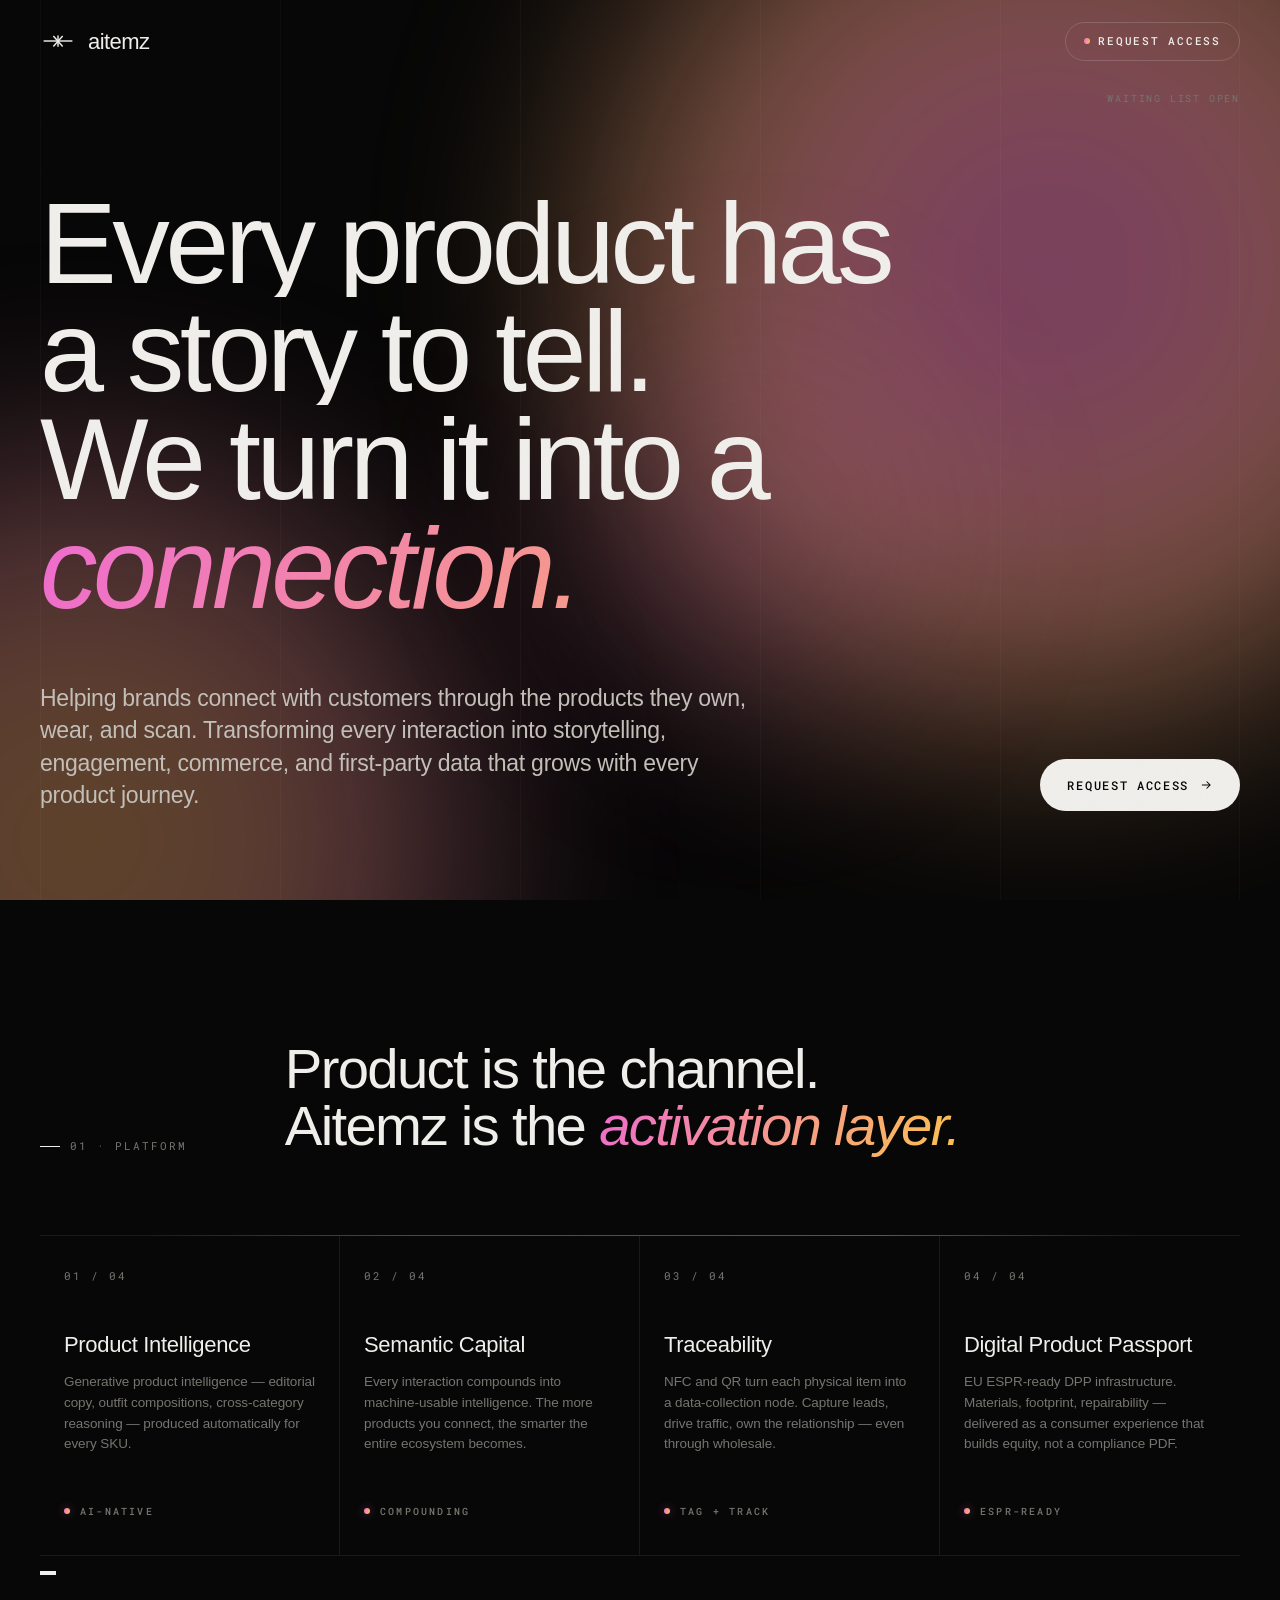
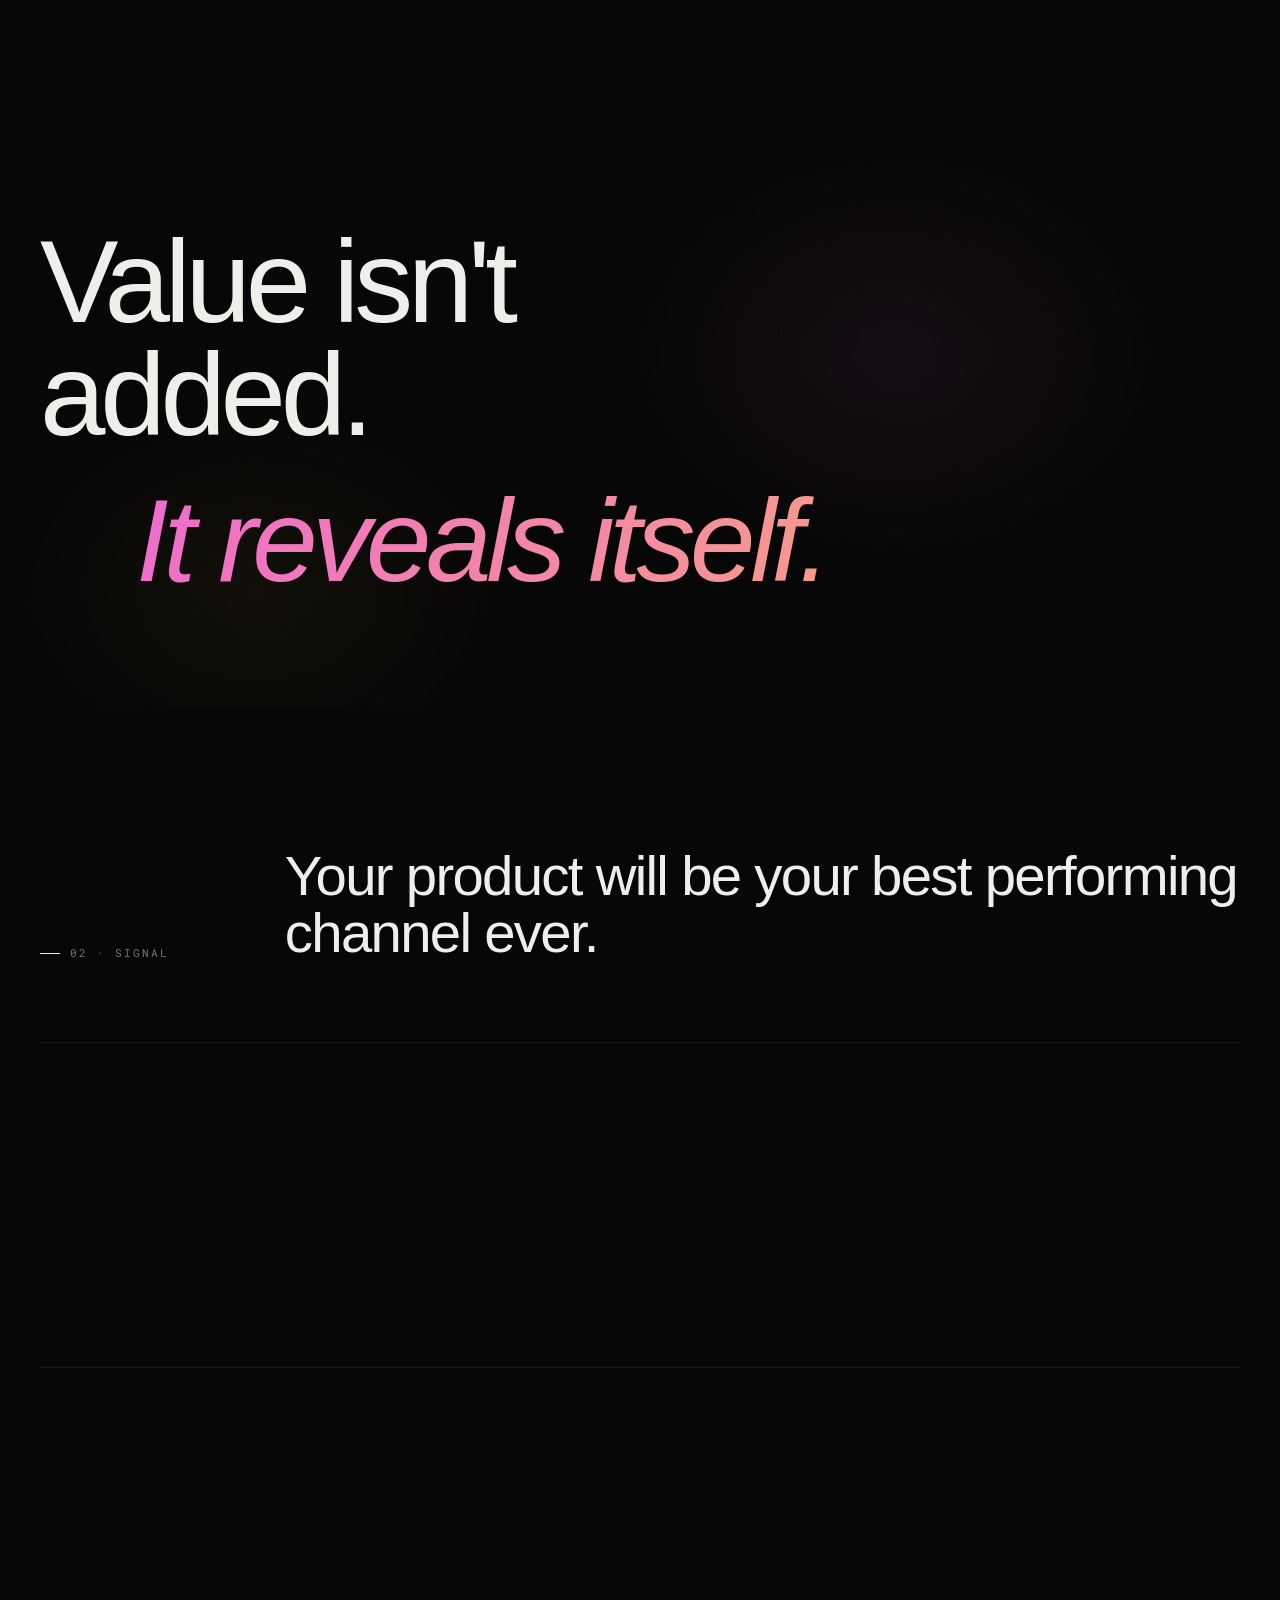
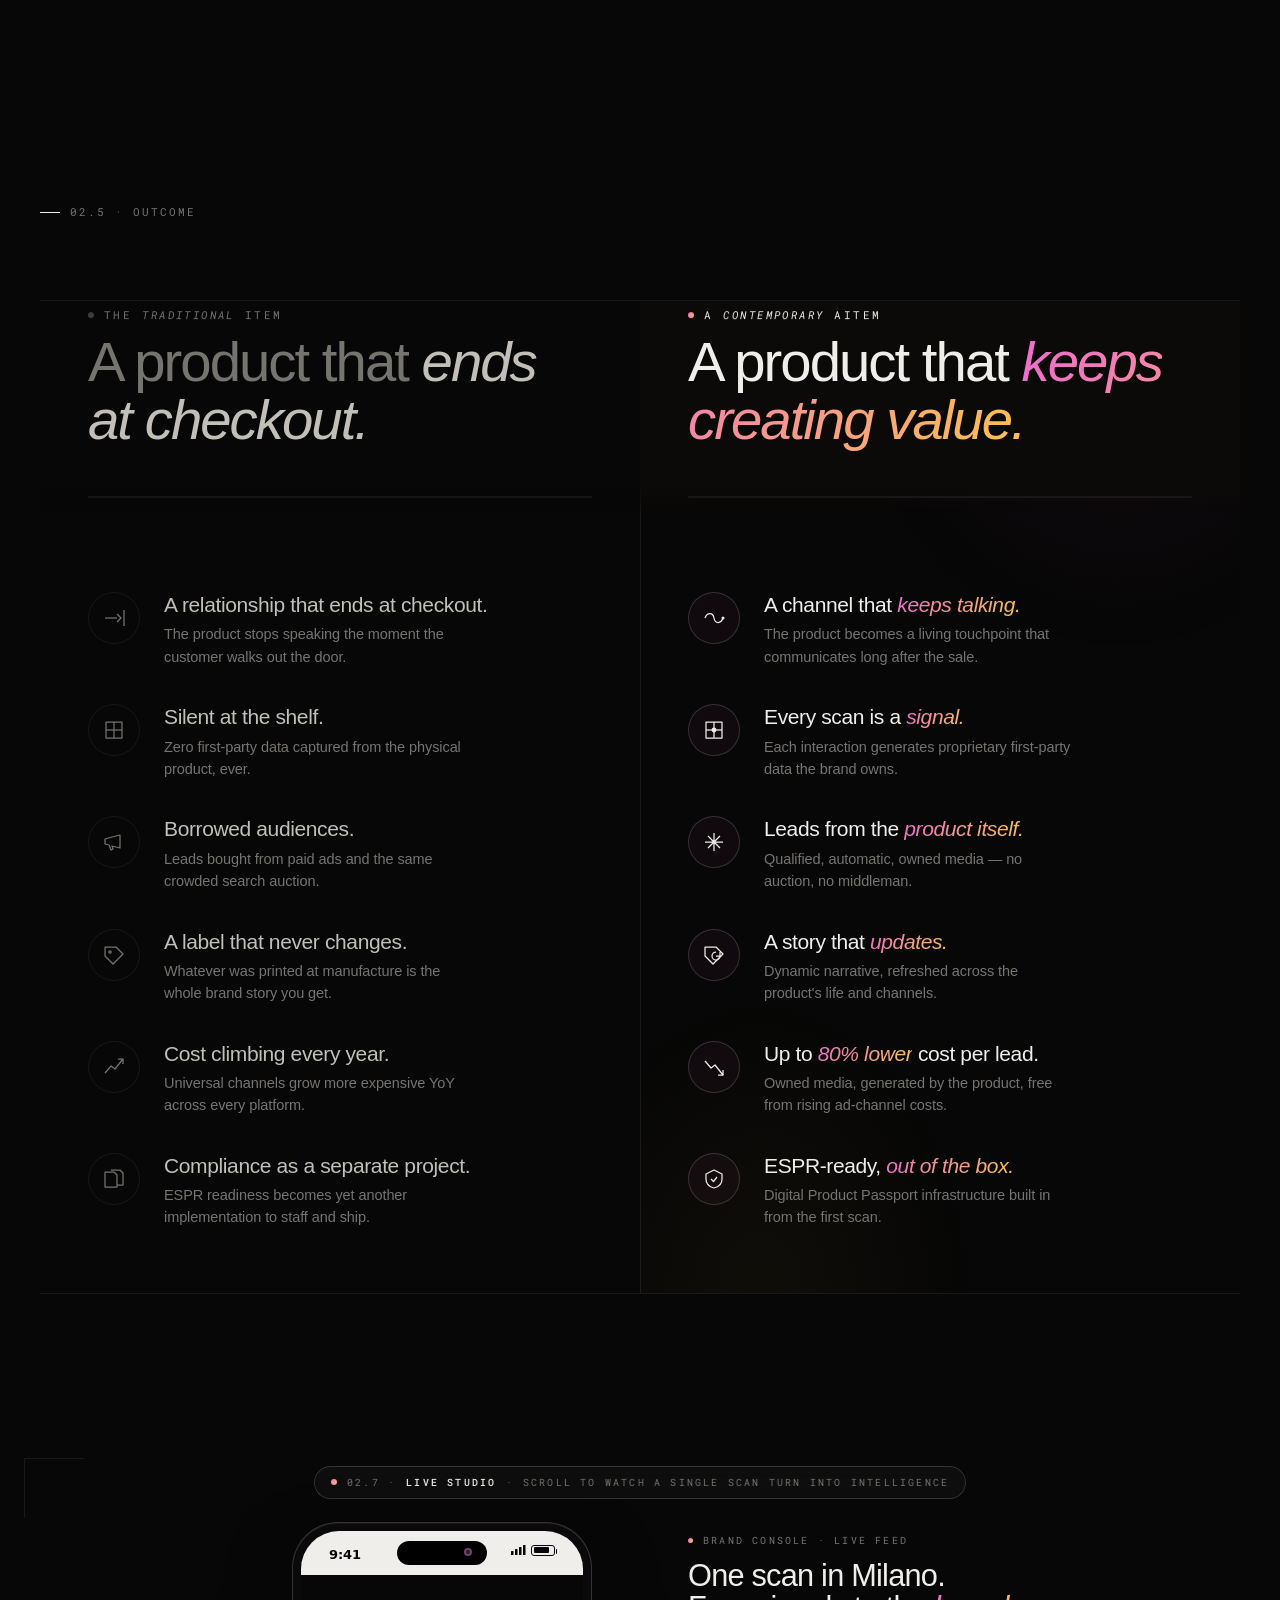
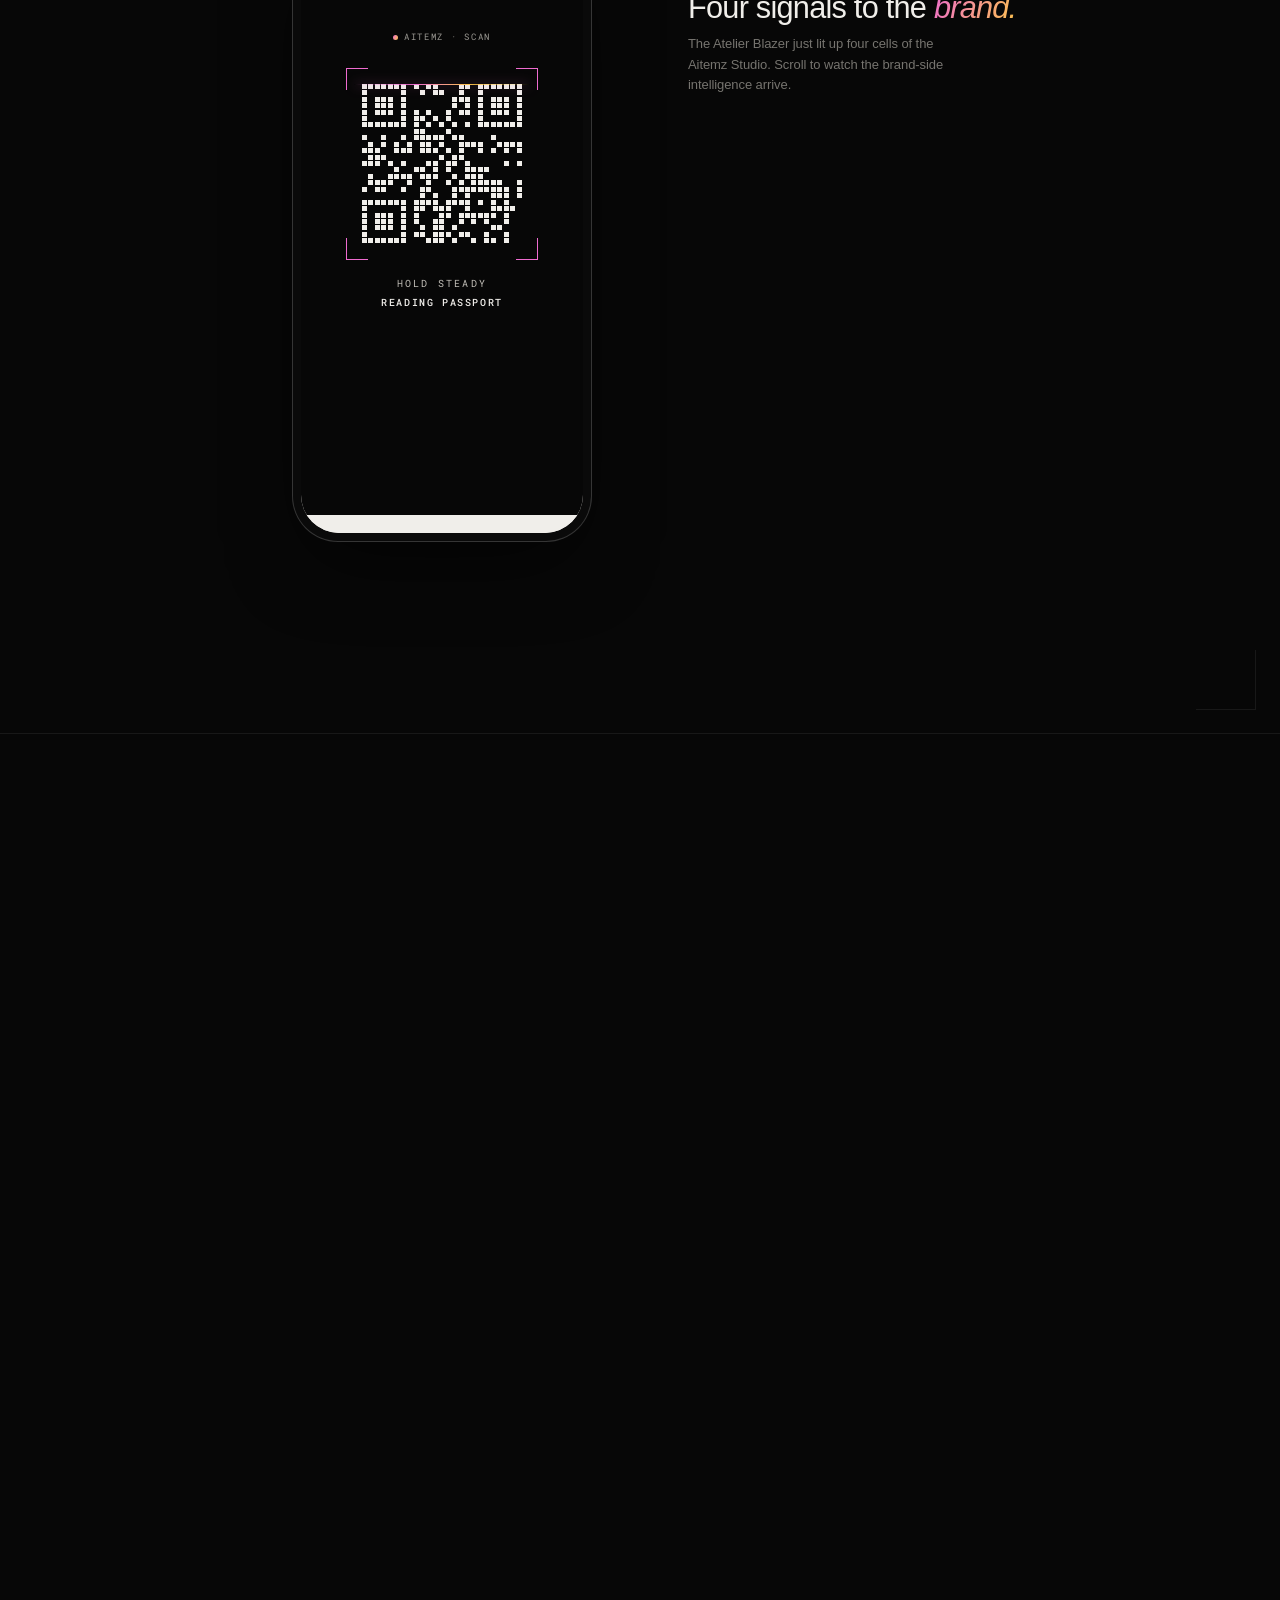
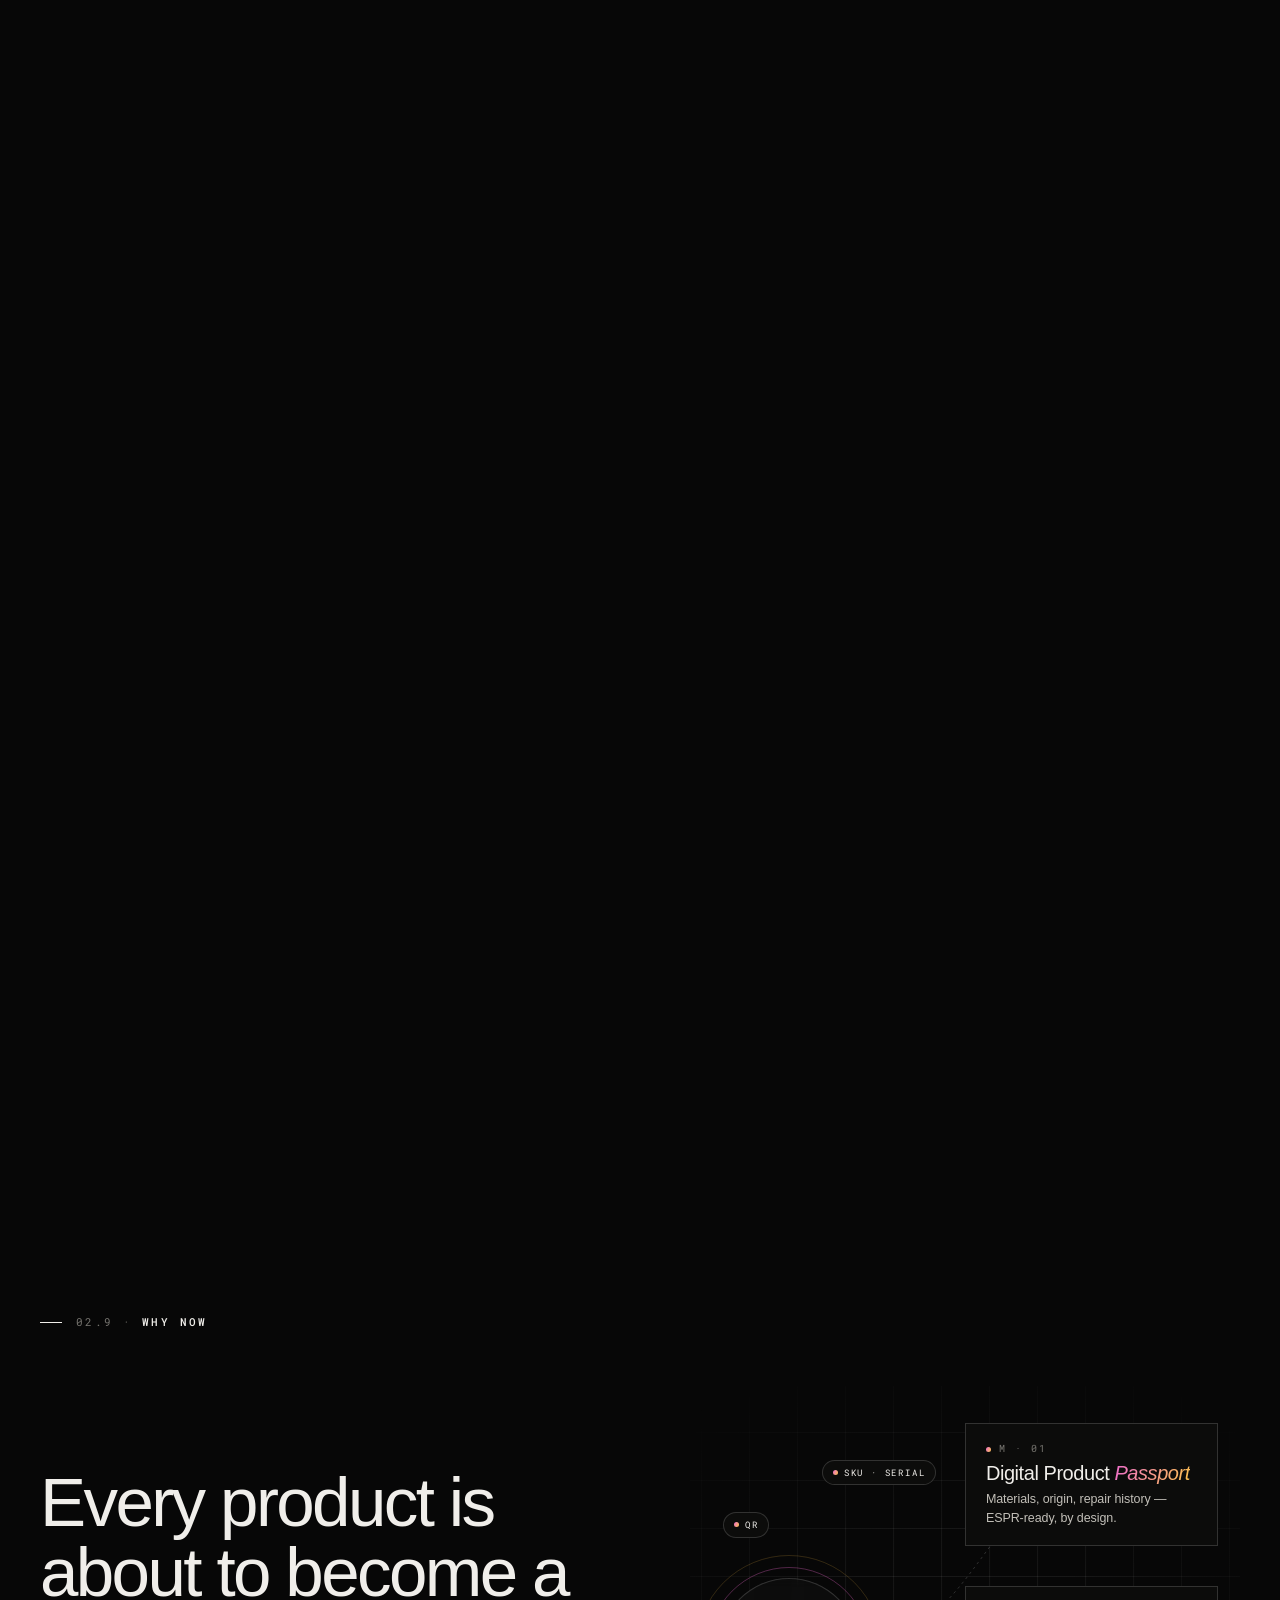
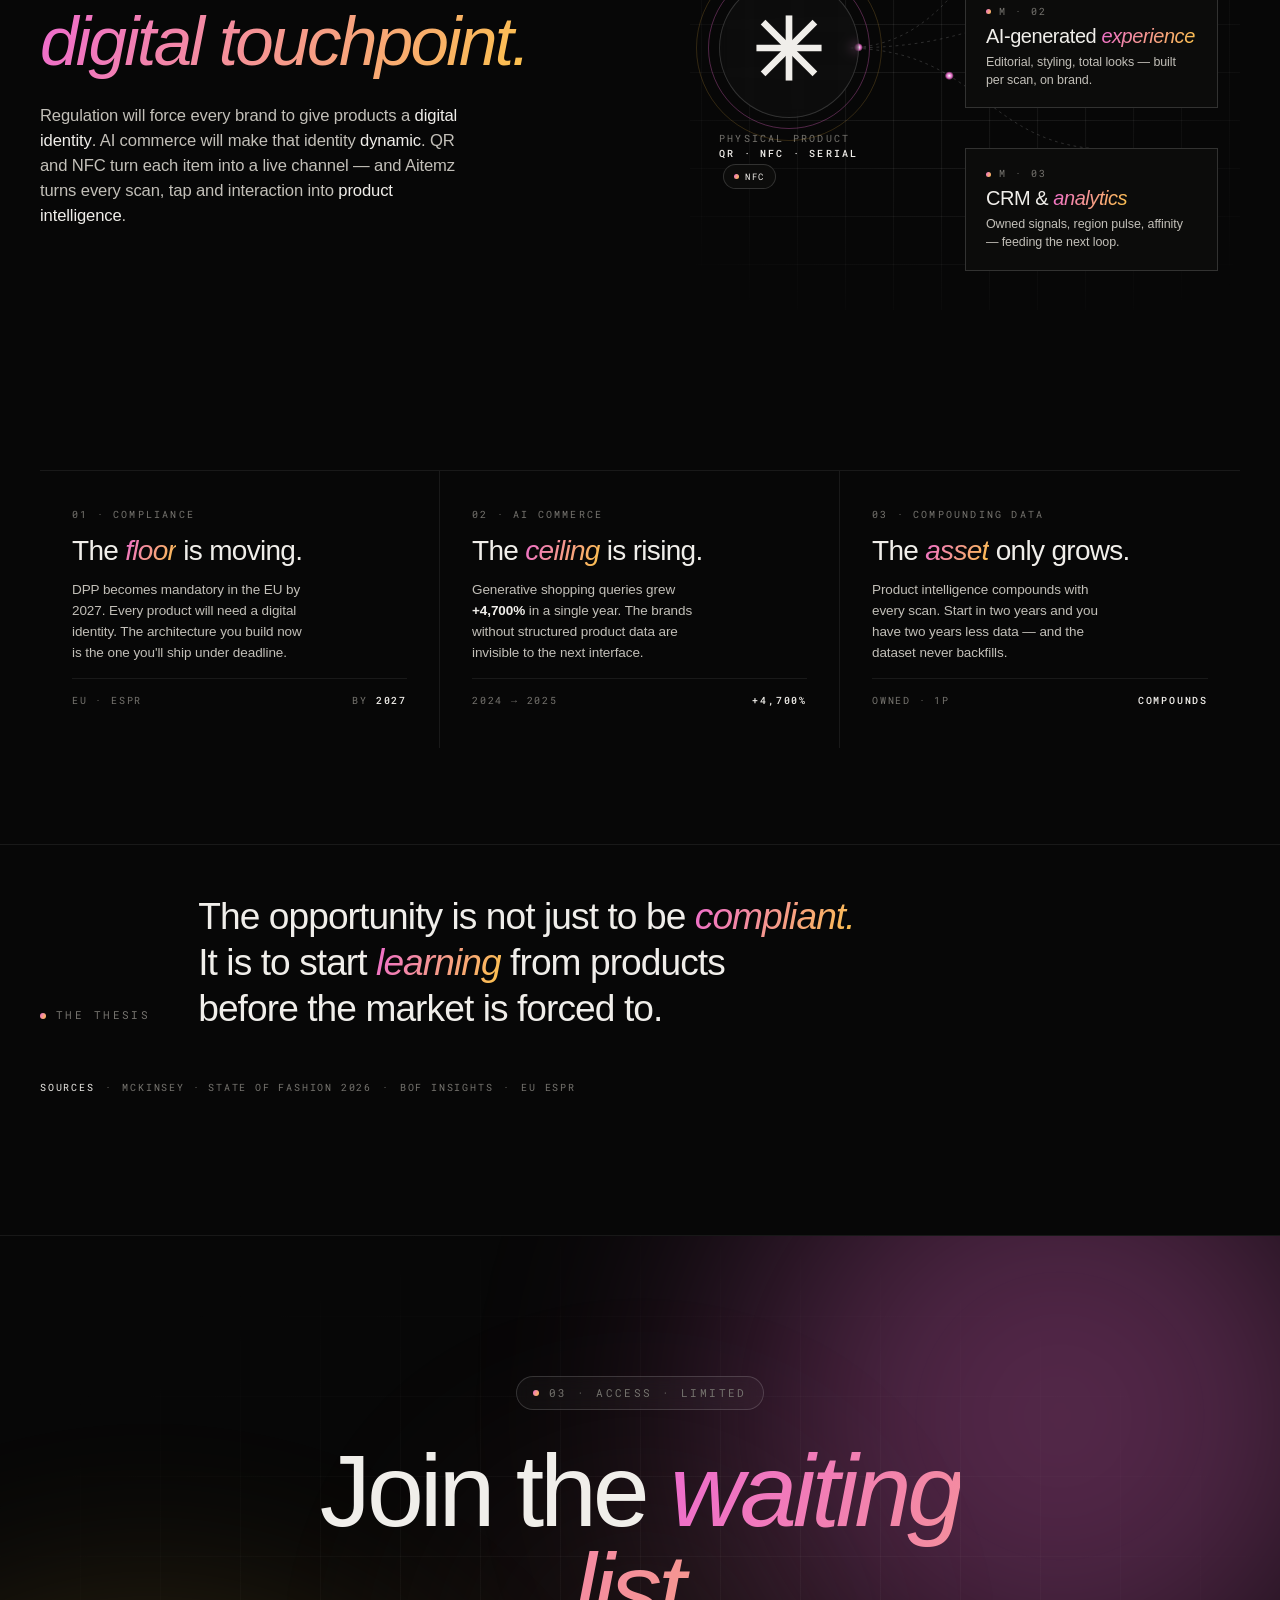
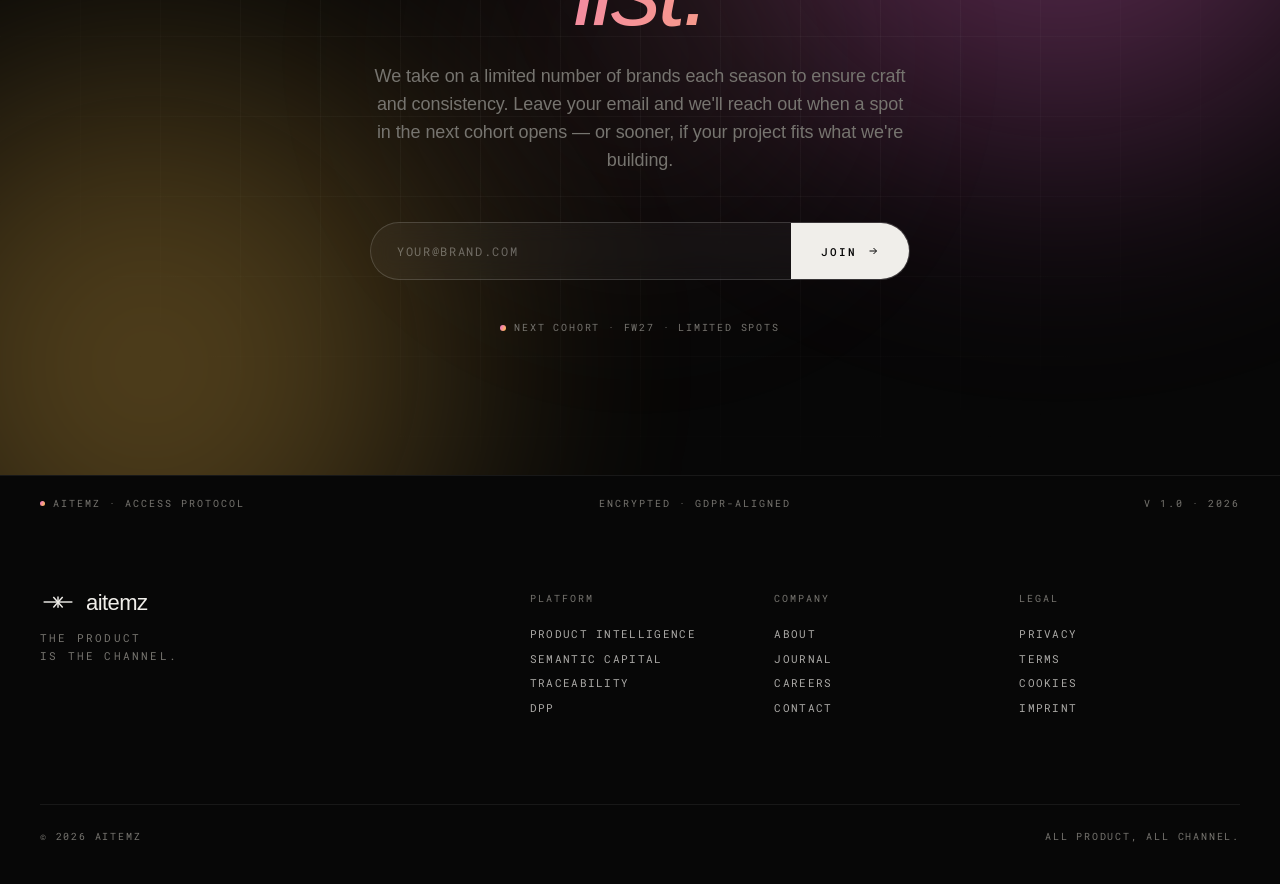
==== commit 95b78738: "SEO: favicons, OG tags, sitemap, structured data - Favicons (16/32/180/192/512) and apple-touch-icon" ====
--- a/index.html
+++ b/index.html
@@ -3,8 +3,59 @@
 <head>
 <meta charset="UTF-8">
 <meta name="viewport" content="width=device-width, initial-scale=1.0">
-<title>Aitemz — Amplifying Products</title>
-<meta name="description" content="Aitemz turns physical products into intelligent digital channels. Digital Product Passport, AI-powered product intelligence, and traceability for fashion and luxury brands.">
+<title>Aitemz — Every product has a story to tell</title>
+<meta name="description" content="Aitemz turns physical products into living, proprietary channels — storytelling, engagement, commerce, and first-party data that grows with every product journey. Digital Product Passport and AI-native product intelligence for fashion and luxury brands.">
+<meta name="theme-color" content="#070707">
+<link rel="canonical" href="https://aitemz.com/">
+
+<!-- Favicons + app icons -->
+<link rel="icon" href="/favicon.ico" sizes="any">
+<link rel="icon" type="image/png" sizes="32x32" href="/favicon-32x32.png">
+<link rel="icon" type="image/png" sizes="16x16" href="/favicon-16x16.png">
+<link rel="apple-touch-icon" sizes="180x180" href="/apple-touch-icon.png">
+
+<!-- Open Graph -->
+<meta property="og:type" content="website">
+<meta property="og:url" content="https://aitemz.com/">
+<meta property="og:title" content="Aitemz — Every product has a story to tell">
+<meta property="og:description" content="Helping brands connect with customers through the products they own, wear, and scan. Storytelling, engagement, commerce, and first-party data that grows with every product journey.">
+<meta property="og:image" content="https://aitemz.com/og-image.png">
+<meta property="og:image:width" content="1200">
+<meta property="og:image:height" content="630">
+<meta property="og:site_name" content="Aitemz">
+<meta property="og:locale" content="en_US">
+
+<!-- Twitter / X -->
+<meta name="twitter:card" content="summary_large_image">
+<meta name="twitter:title" content="Aitemz — Every product has a story to tell">
+<meta name="twitter:description" content="Helping brands connect with customers through the products they own, wear, and scan.">
+<meta name="twitter:image" content="https://aitemz.com/og-image.png">
+
+<!-- Structured data — Organization + WebSite -->
+<script type="application/ld+json">
+{
+  "@context": "https://schema.org",
+  "@graph": [
+    {
+      "@type": "Organization",
+      "@id": "https://aitemz.com/#organization",
+      "name": "Aitemz",
+      "url": "https://aitemz.com/",
+      "logo": "https://aitemz.com/icon-512.png",
+      "description": "AI-native product intelligence platform for fashion and luxury brands. Digital Product Passport, traceability, and proprietary channels powered by physical product interactions."
+    },
+    {
+      "@type": "WebSite",
+      "@id": "https://aitemz.com/#website",
+      "url": "https://aitemz.com/",
+      "name": "Aitemz",
+      "publisher": { "@id": "https://aitemz.com/#organization" },
+      "inLanguage": "en"
+    }
+  ]
+}
+</script>
+
 <link rel="preconnect" href="https://fonts.googleapis.com">
 <link rel="preconnect" href="https://fonts.gstatic.com" crossorigin>
 <link href="https://fonts.googleapis.com/css2?family=Roboto+Mono:wght@300;400;500&display=swap" rel="stylesheet">
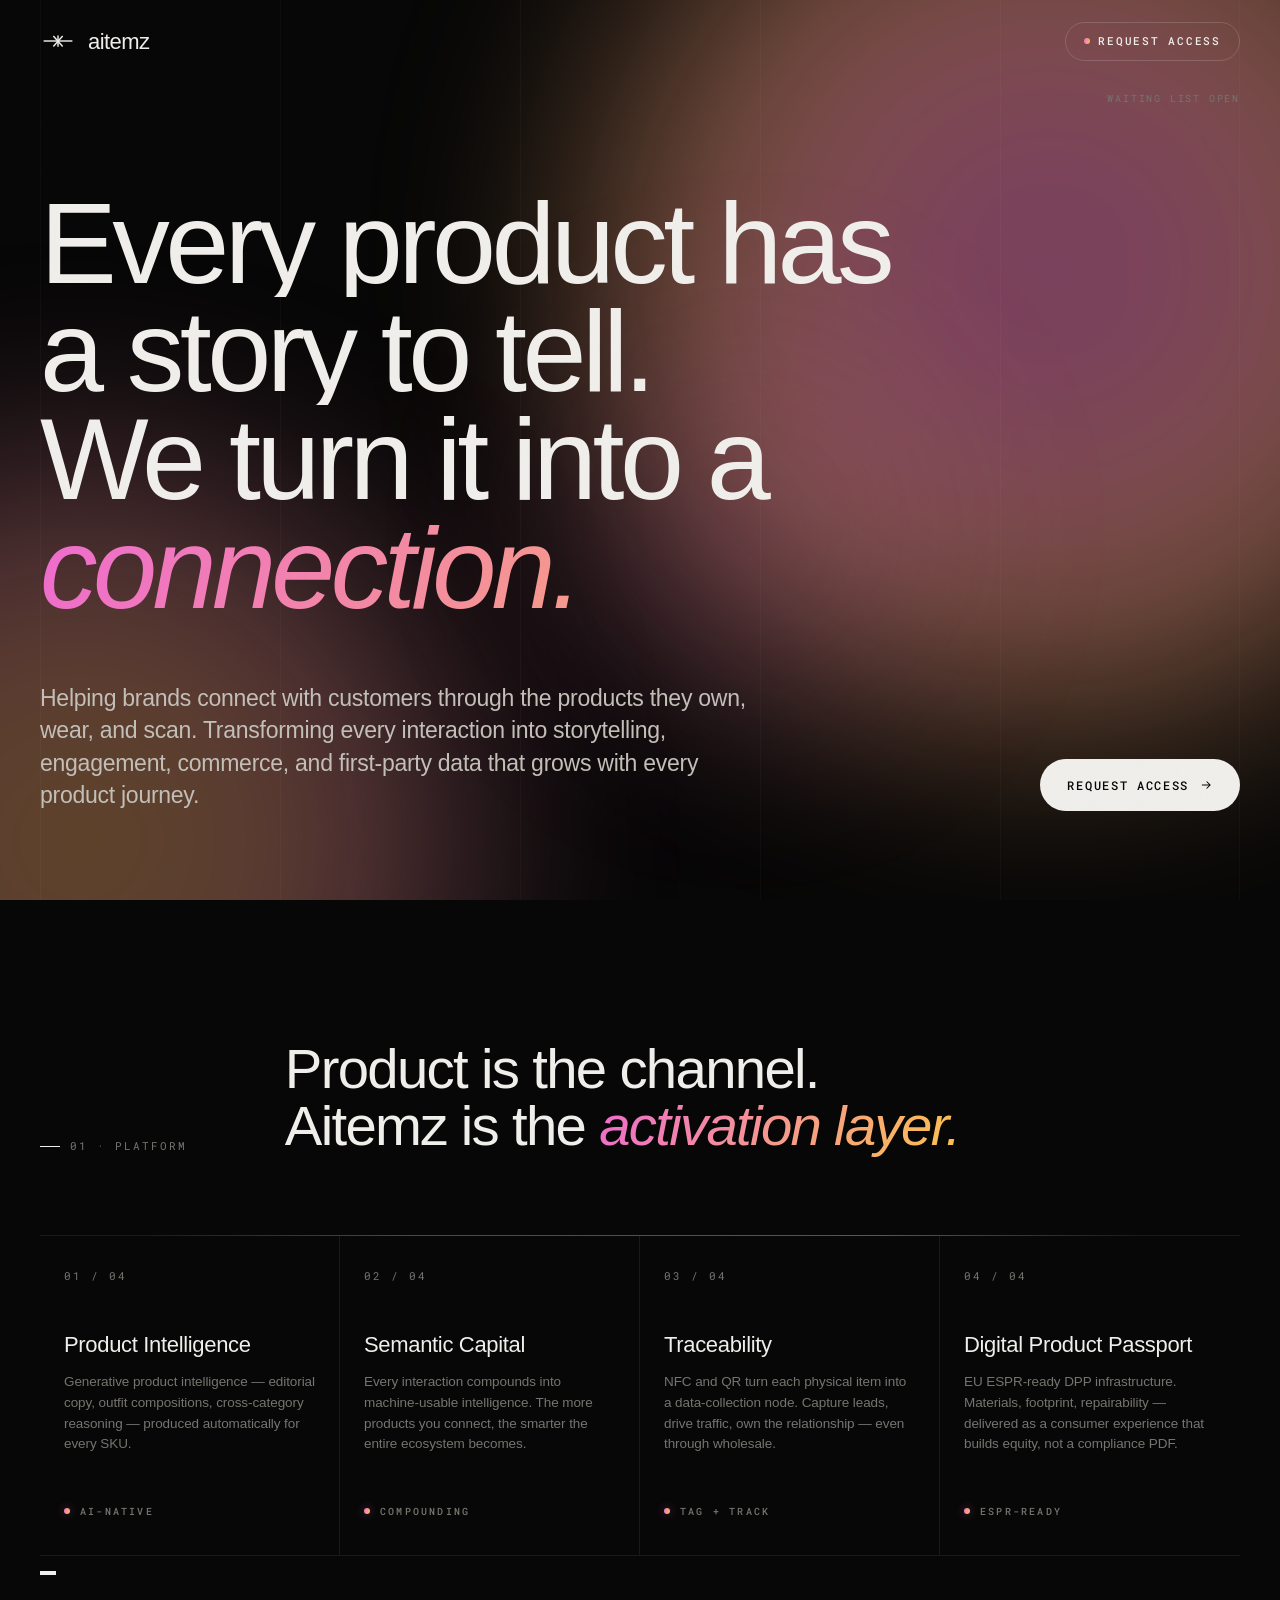
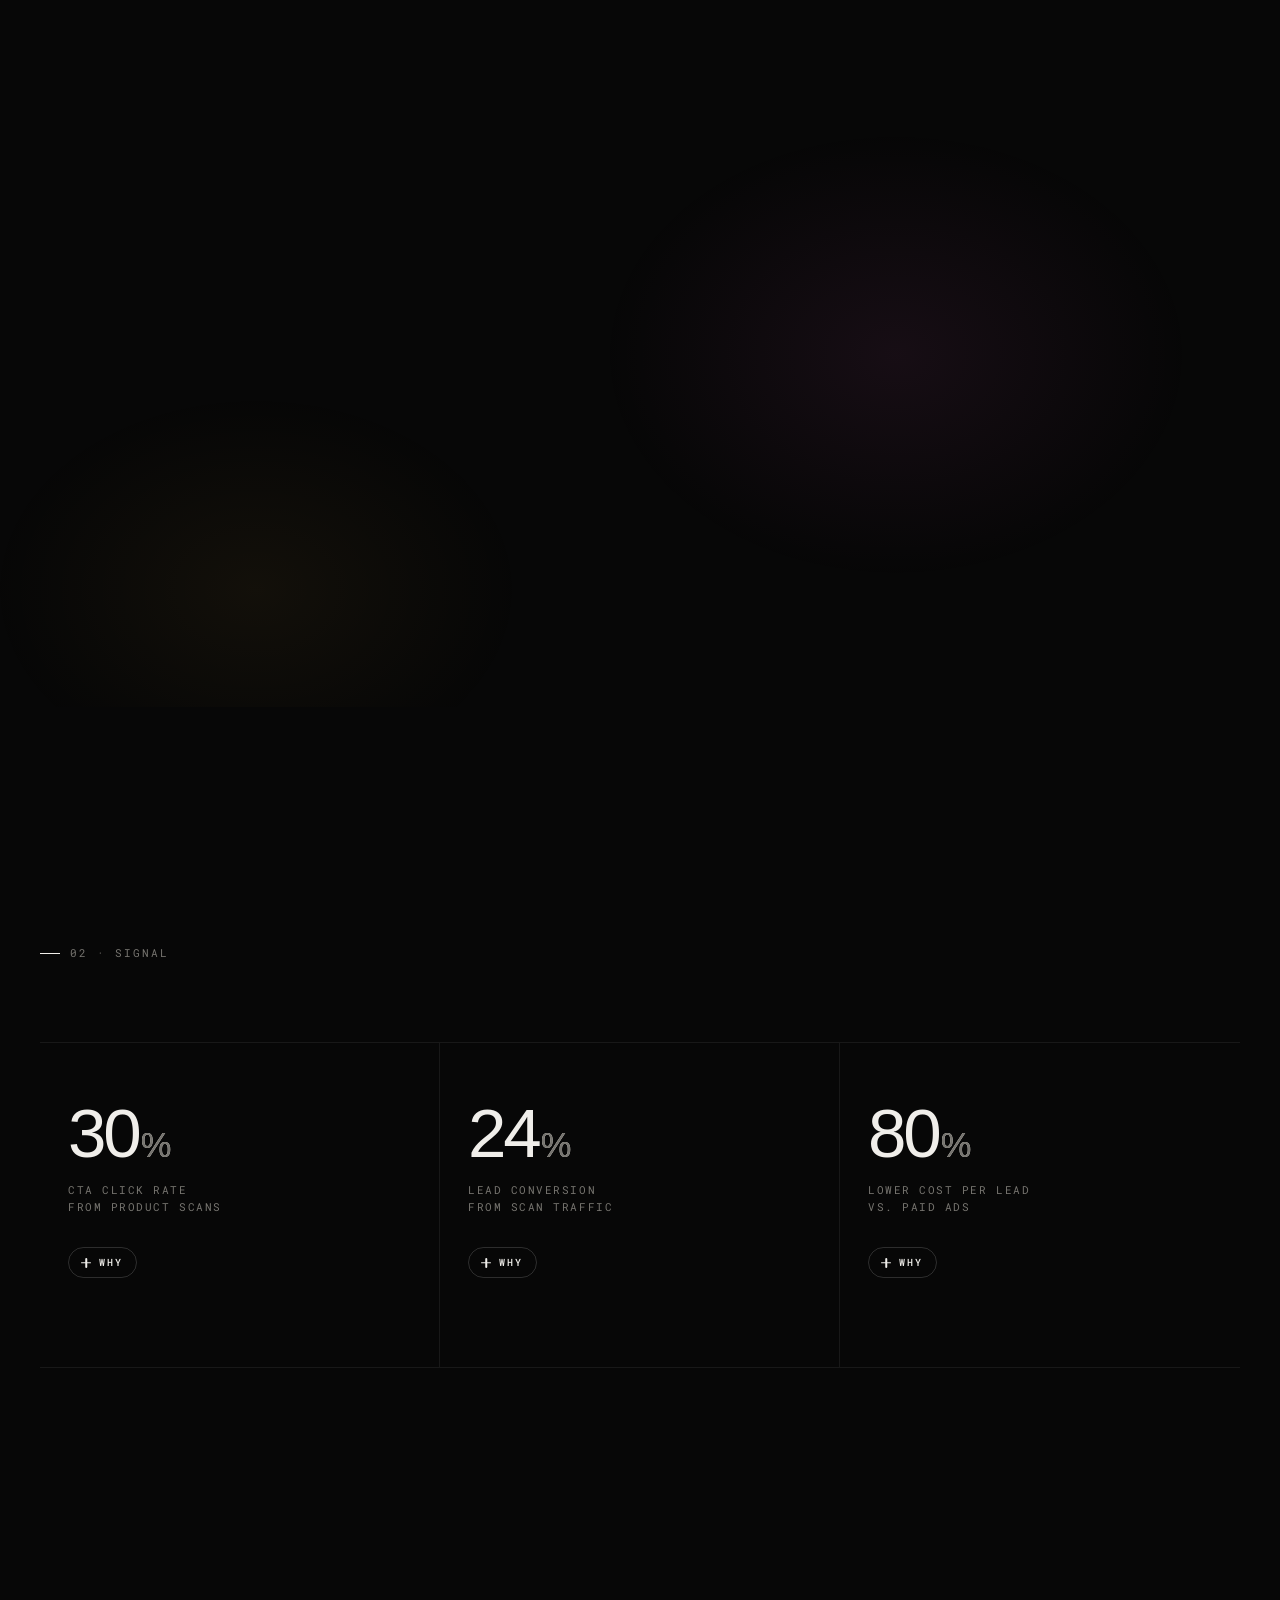
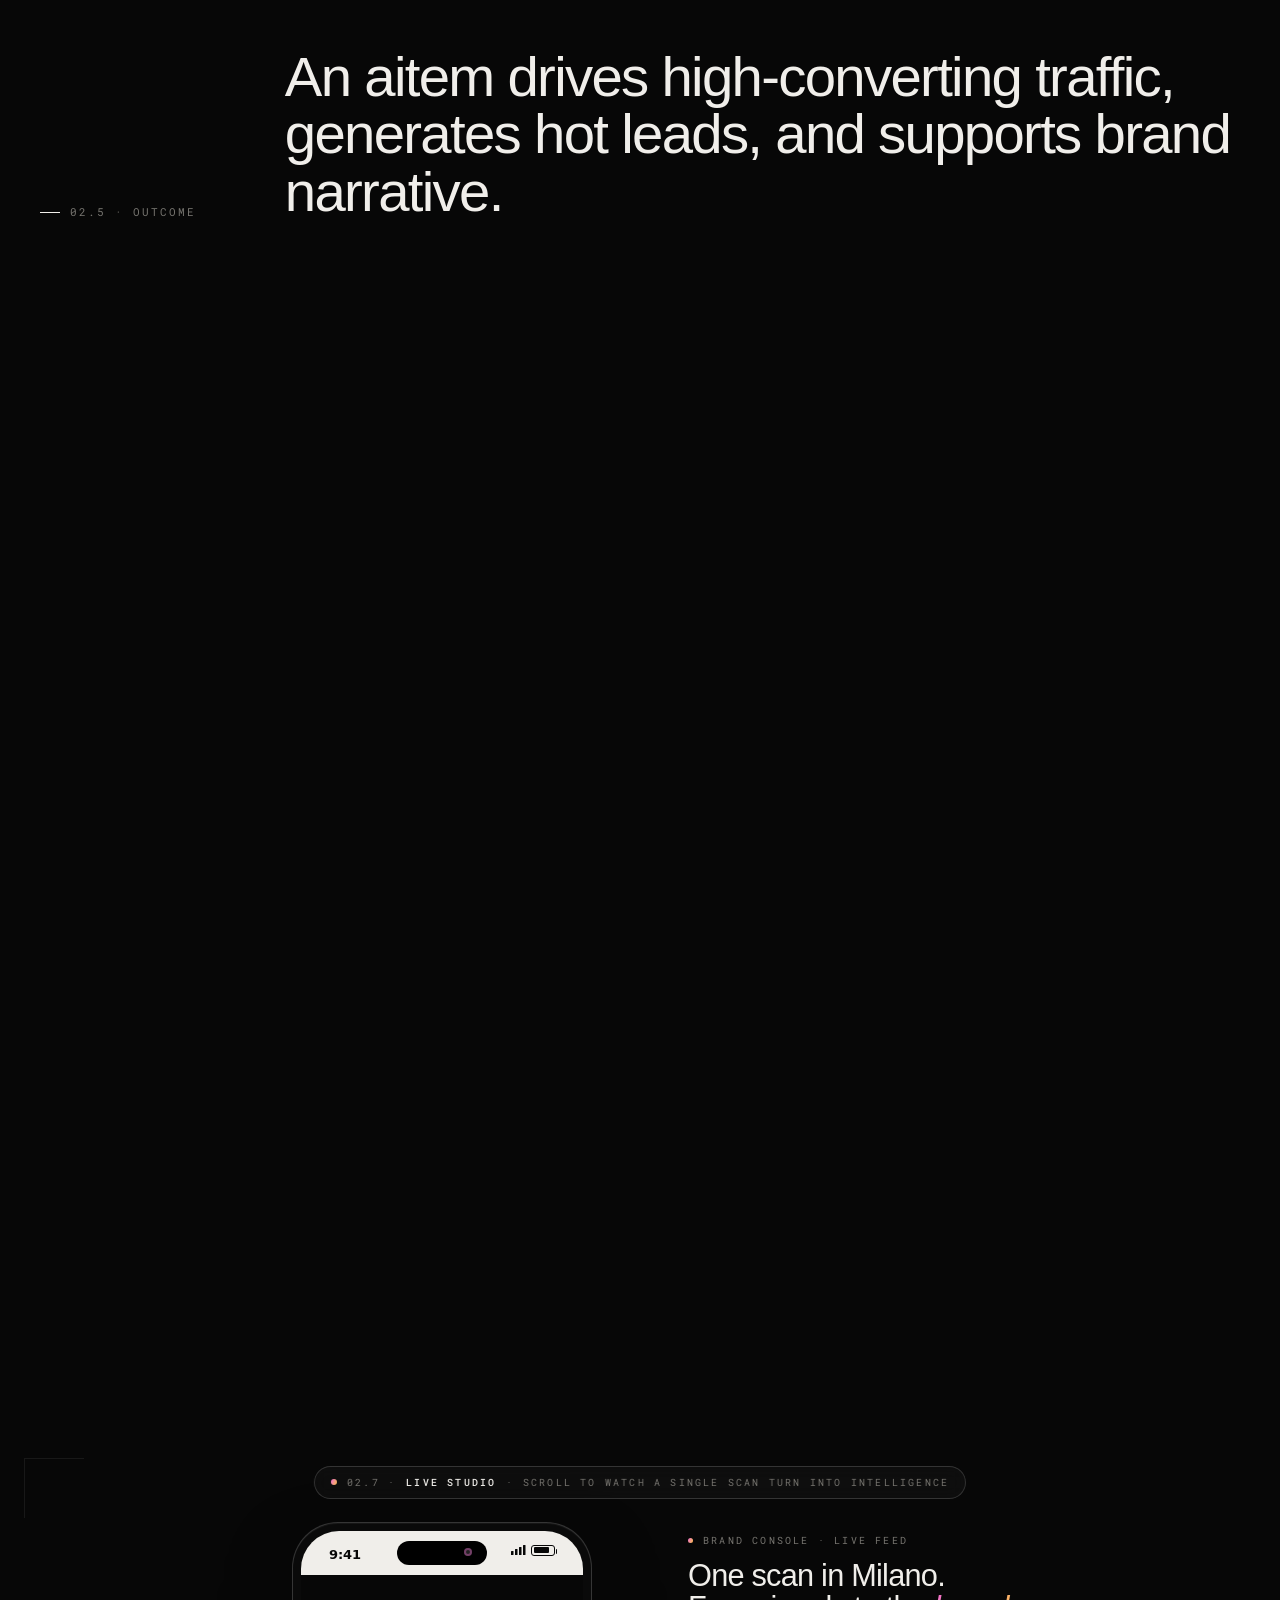
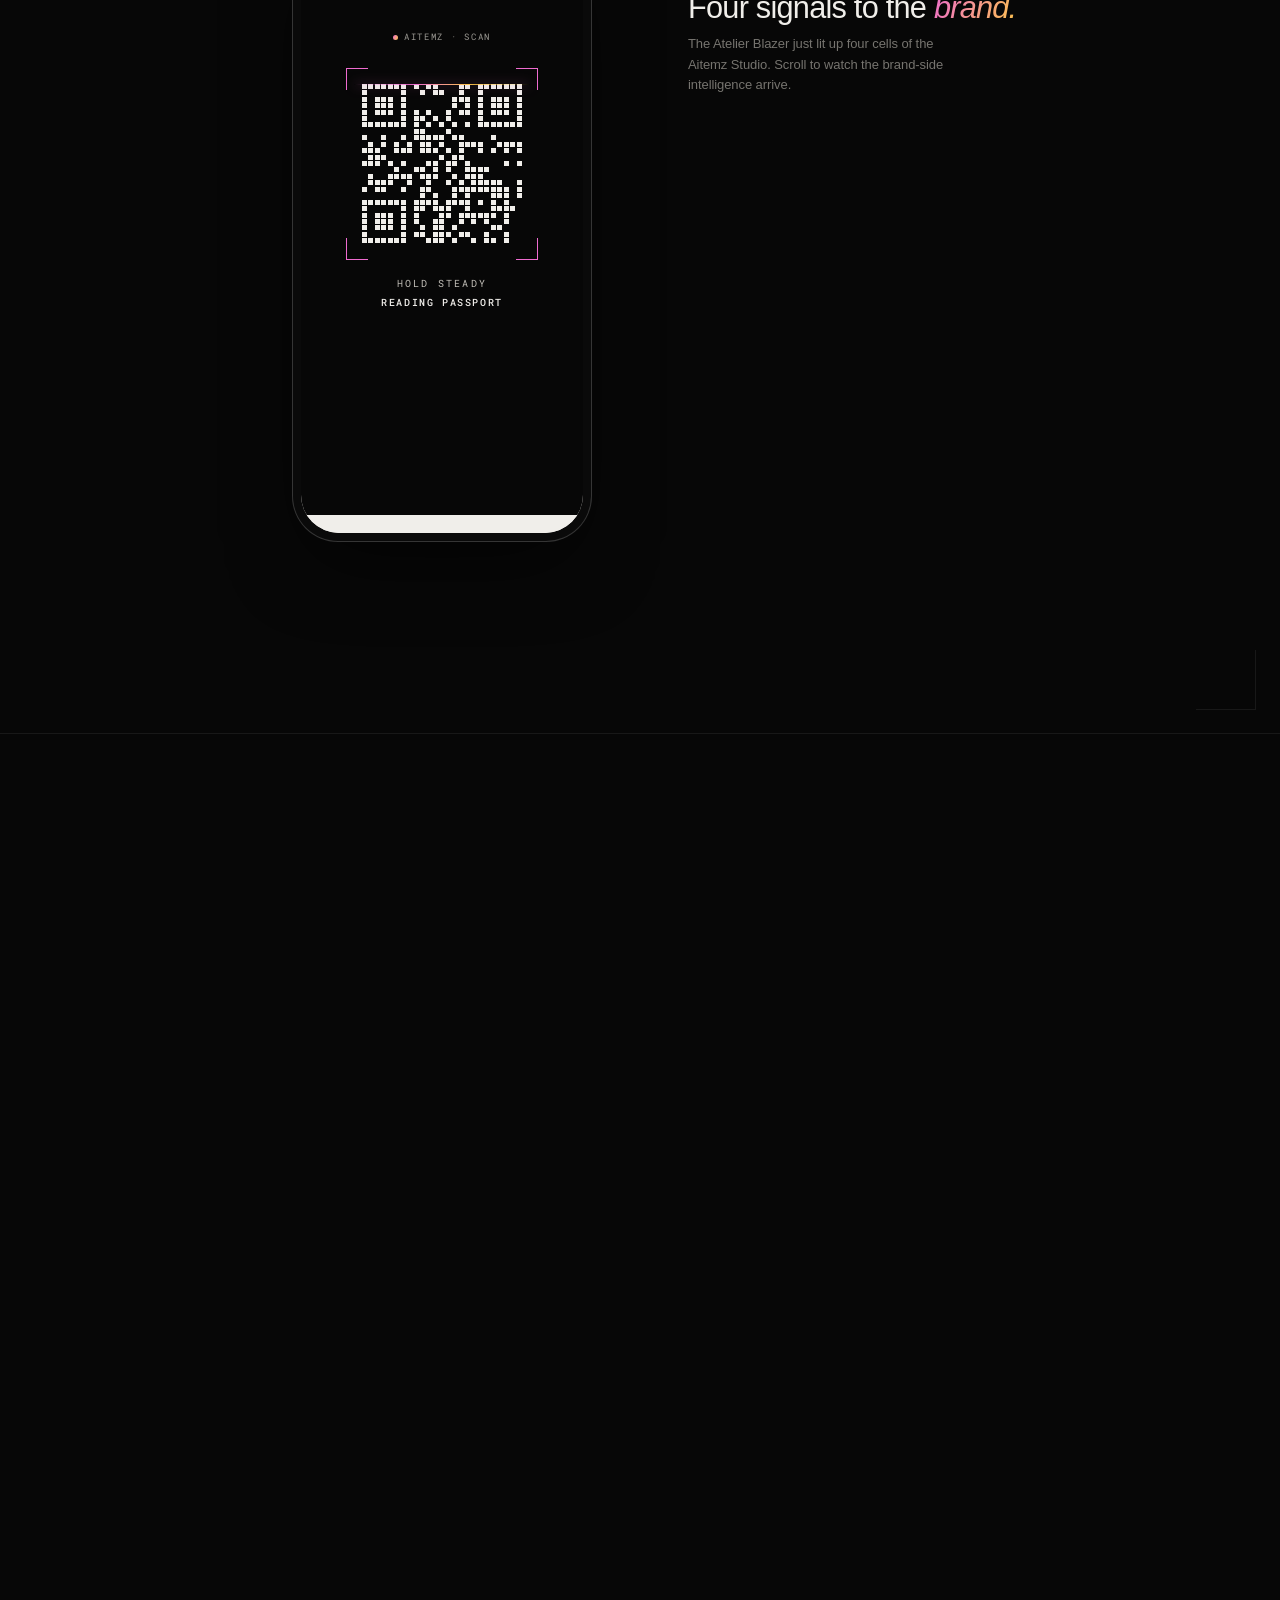
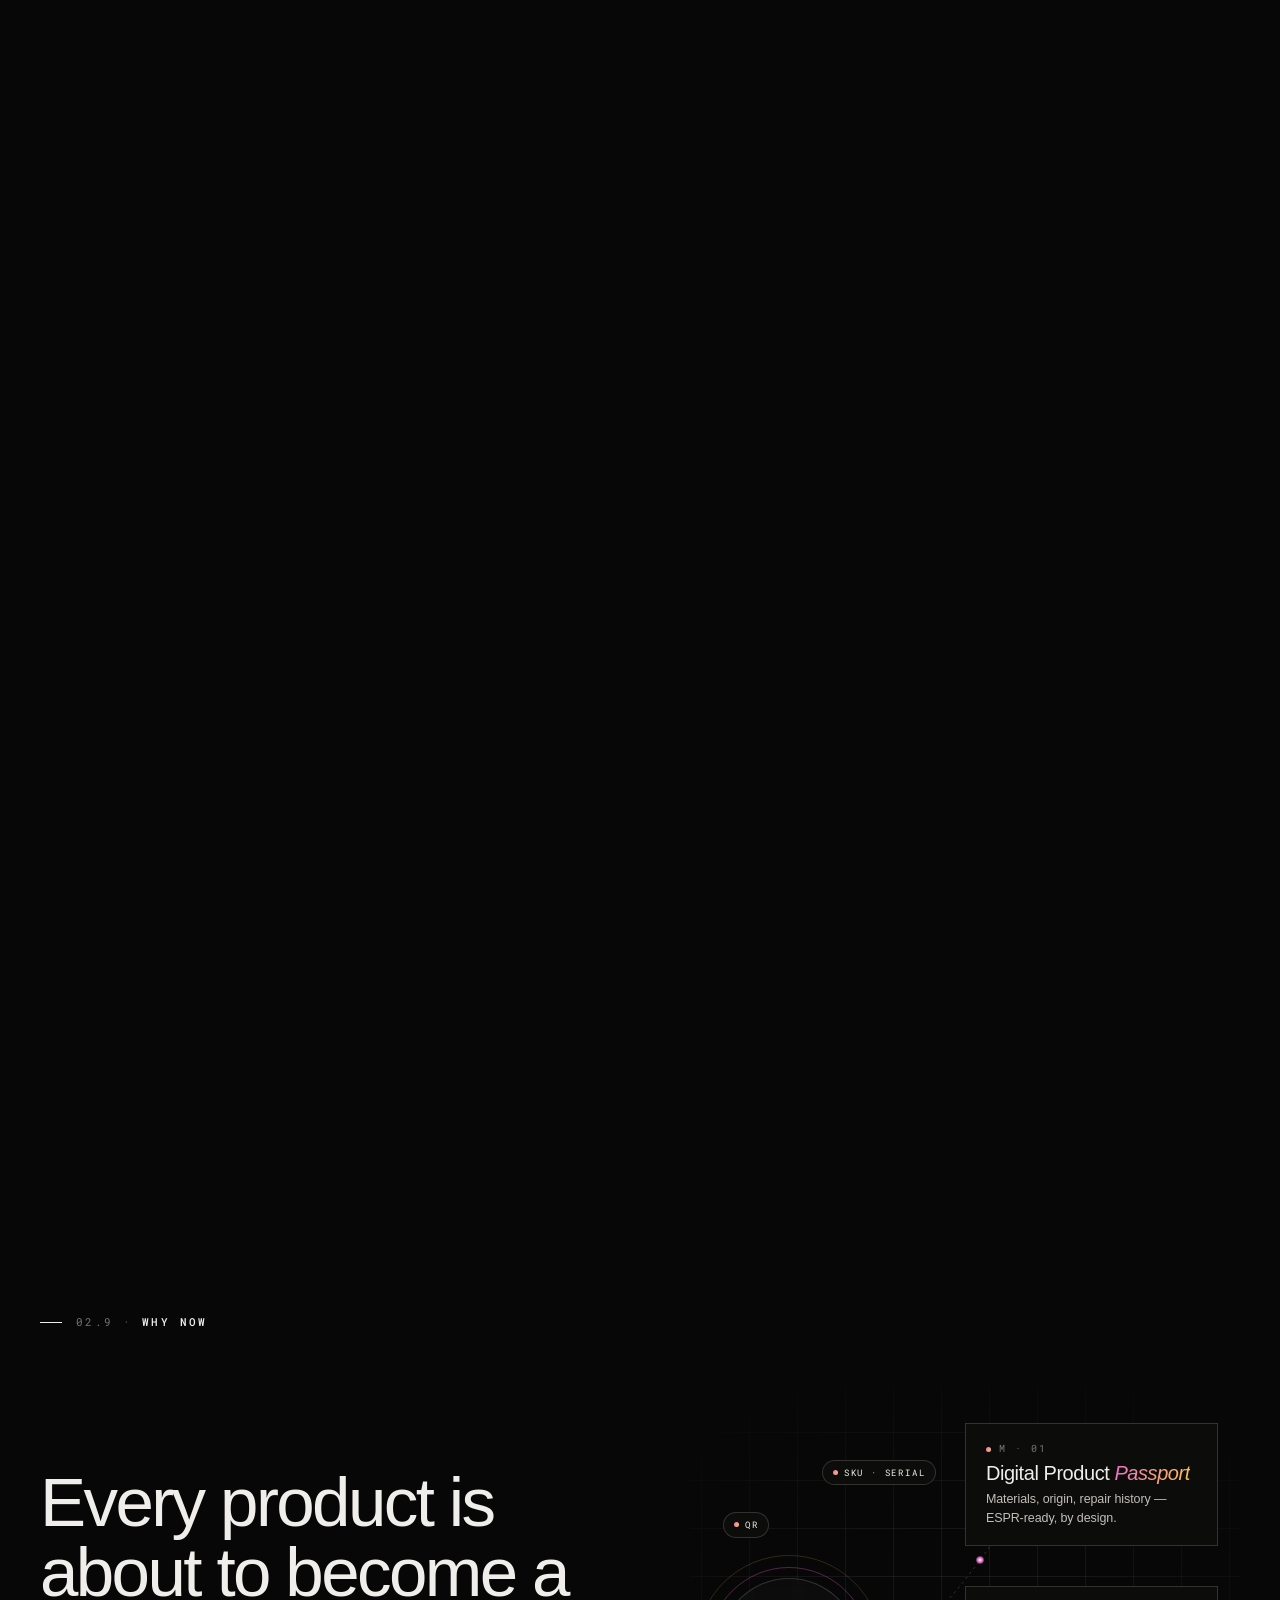
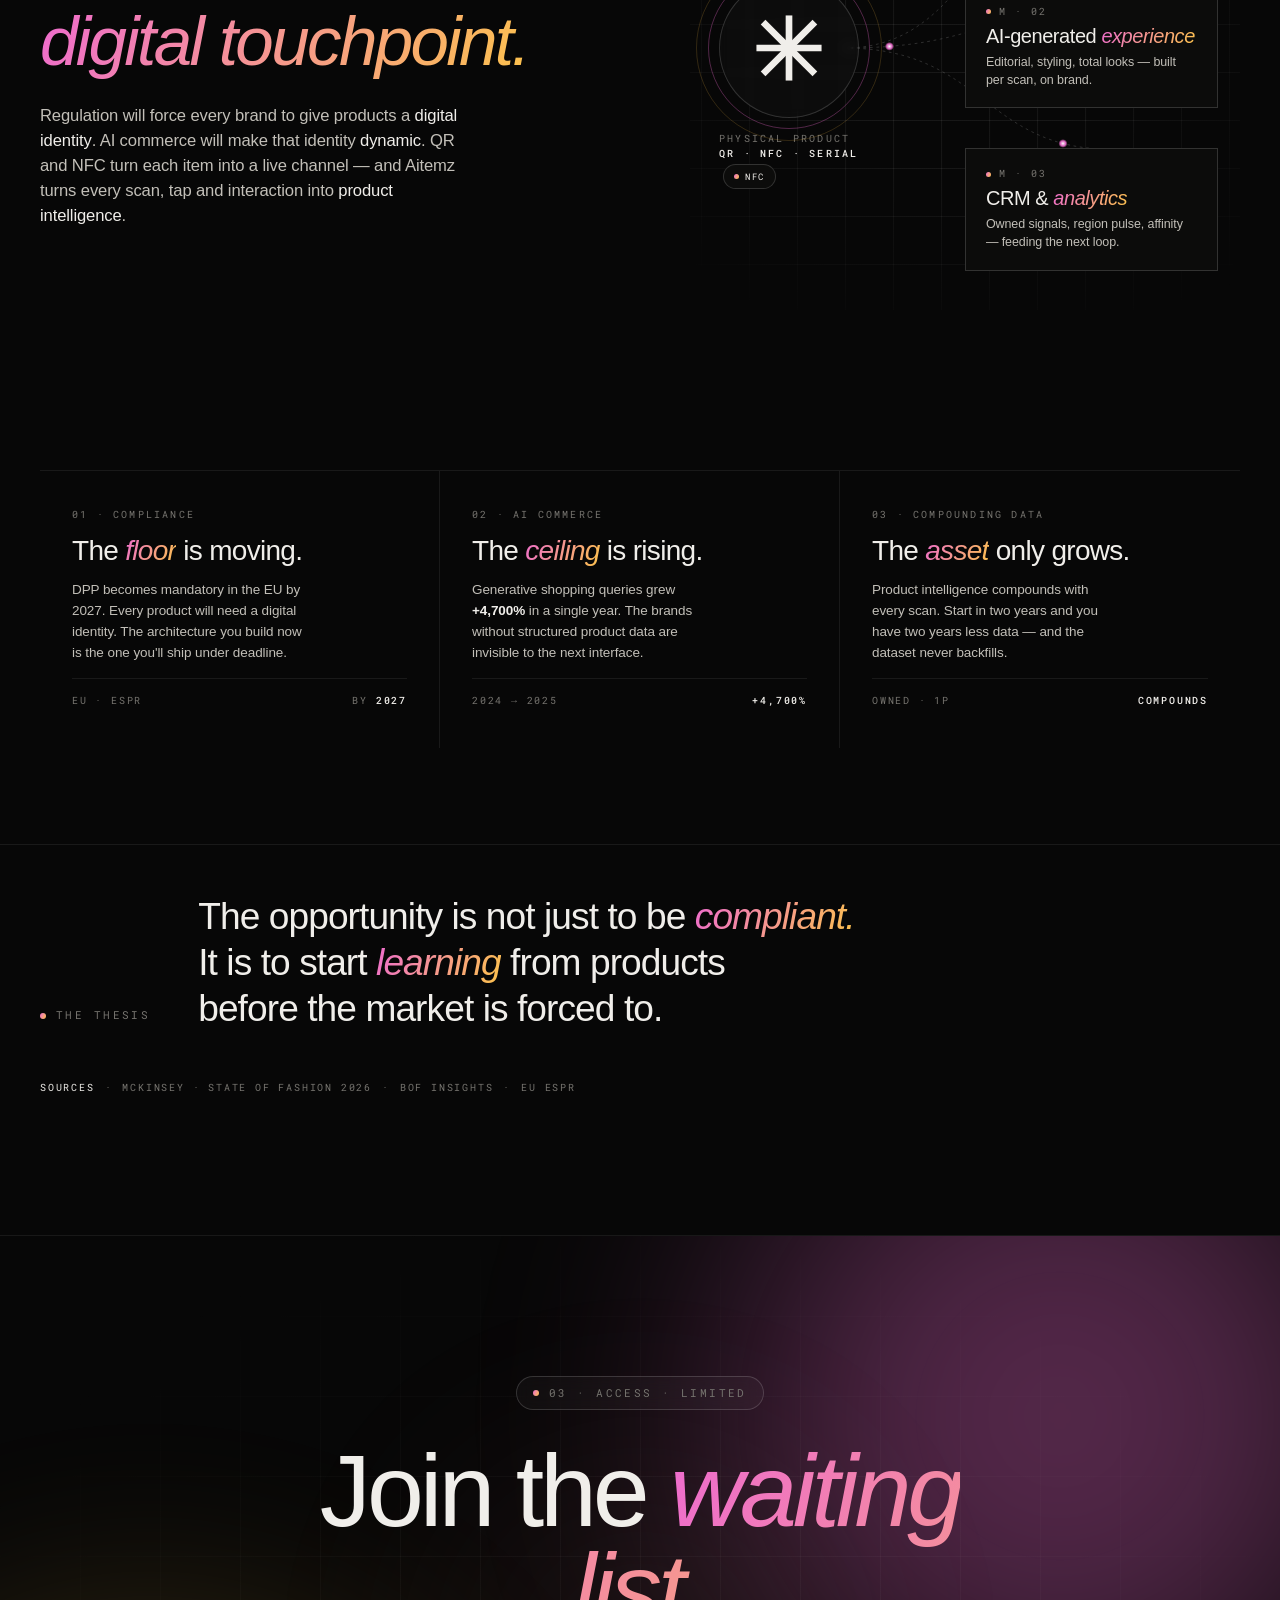
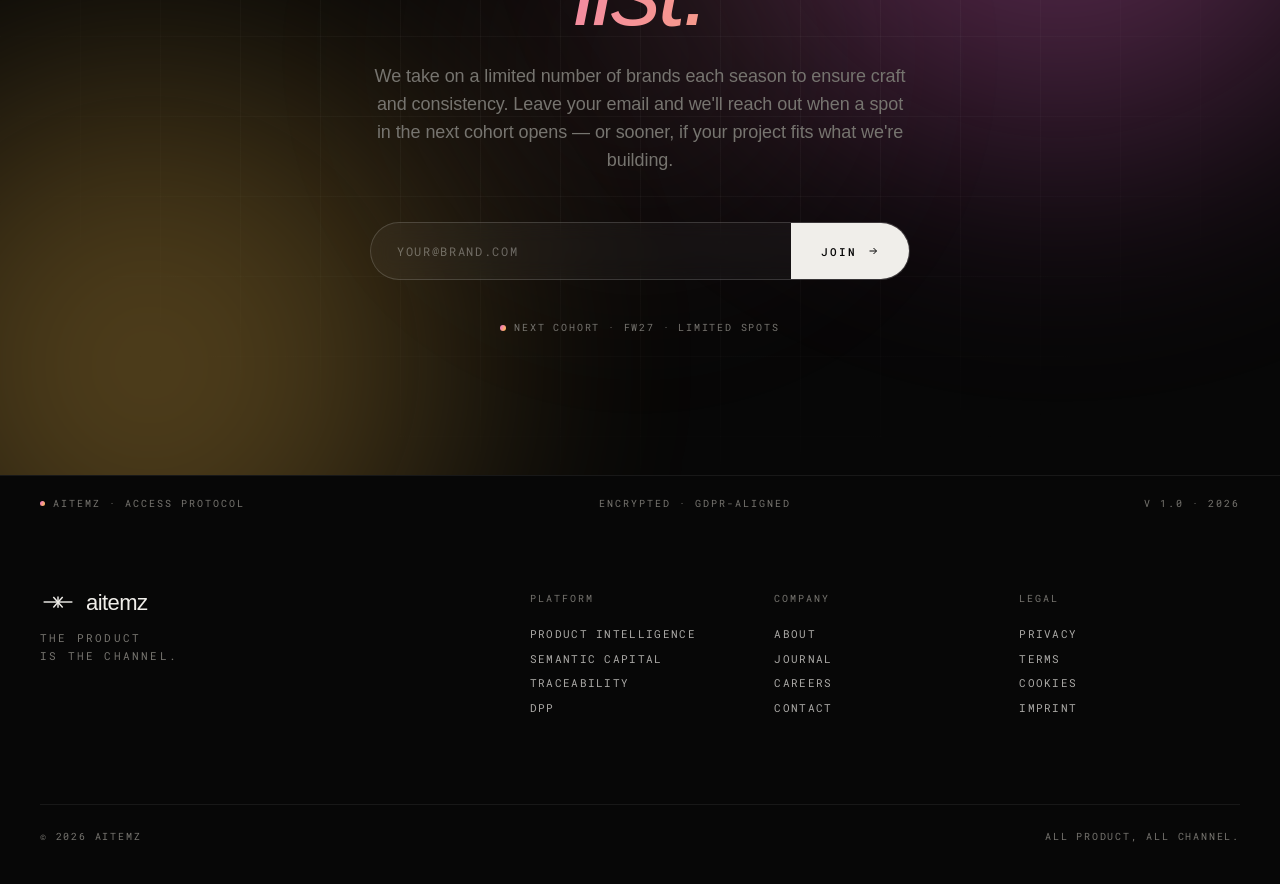
==== commit e71f0b9c: "Replace auto-generated favicons with proper RealFaviconGenerator package - Adds favicon.svg (vector," ====
--- a/index.html
+++ b/index.html
@@ -10,9 +10,10 @@
 
 <!-- Favicons + app icons -->
 <link rel="icon" href="/favicon.ico" sizes="any">
-<link rel="icon" type="image/png" sizes="32x32" href="/favicon-32x32.png">
-<link rel="icon" type="image/png" sizes="16x16" href="/favicon-16x16.png">
+<link rel="icon" type="image/svg+xml" href="/favicon.svg">
+<link rel="icon" type="image/png" sizes="96x96" href="/favicon-96x96.png">
 <link rel="apple-touch-icon" sizes="180x180" href="/apple-touch-icon.png">
+<link rel="manifest" href="/site.webmanifest">
 
 <!-- Open Graph -->
 <meta property="og:type" content="website">
@@ -41,7 +42,7 @@
       "@id": "https://aitemz.com/#organization",
       "name": "Aitemz",
       "url": "https://aitemz.com/",
-      "logo": "https://aitemz.com/icon-512.png",
+      "logo": "https://aitemz.com/web-app-manifest-512x512.png",
       "description": "AI-native product intelligence platform for fashion and luxury brands. Digital Product Passport, traceability, and proprietary channels powered by physical product interactions."
     },
     {
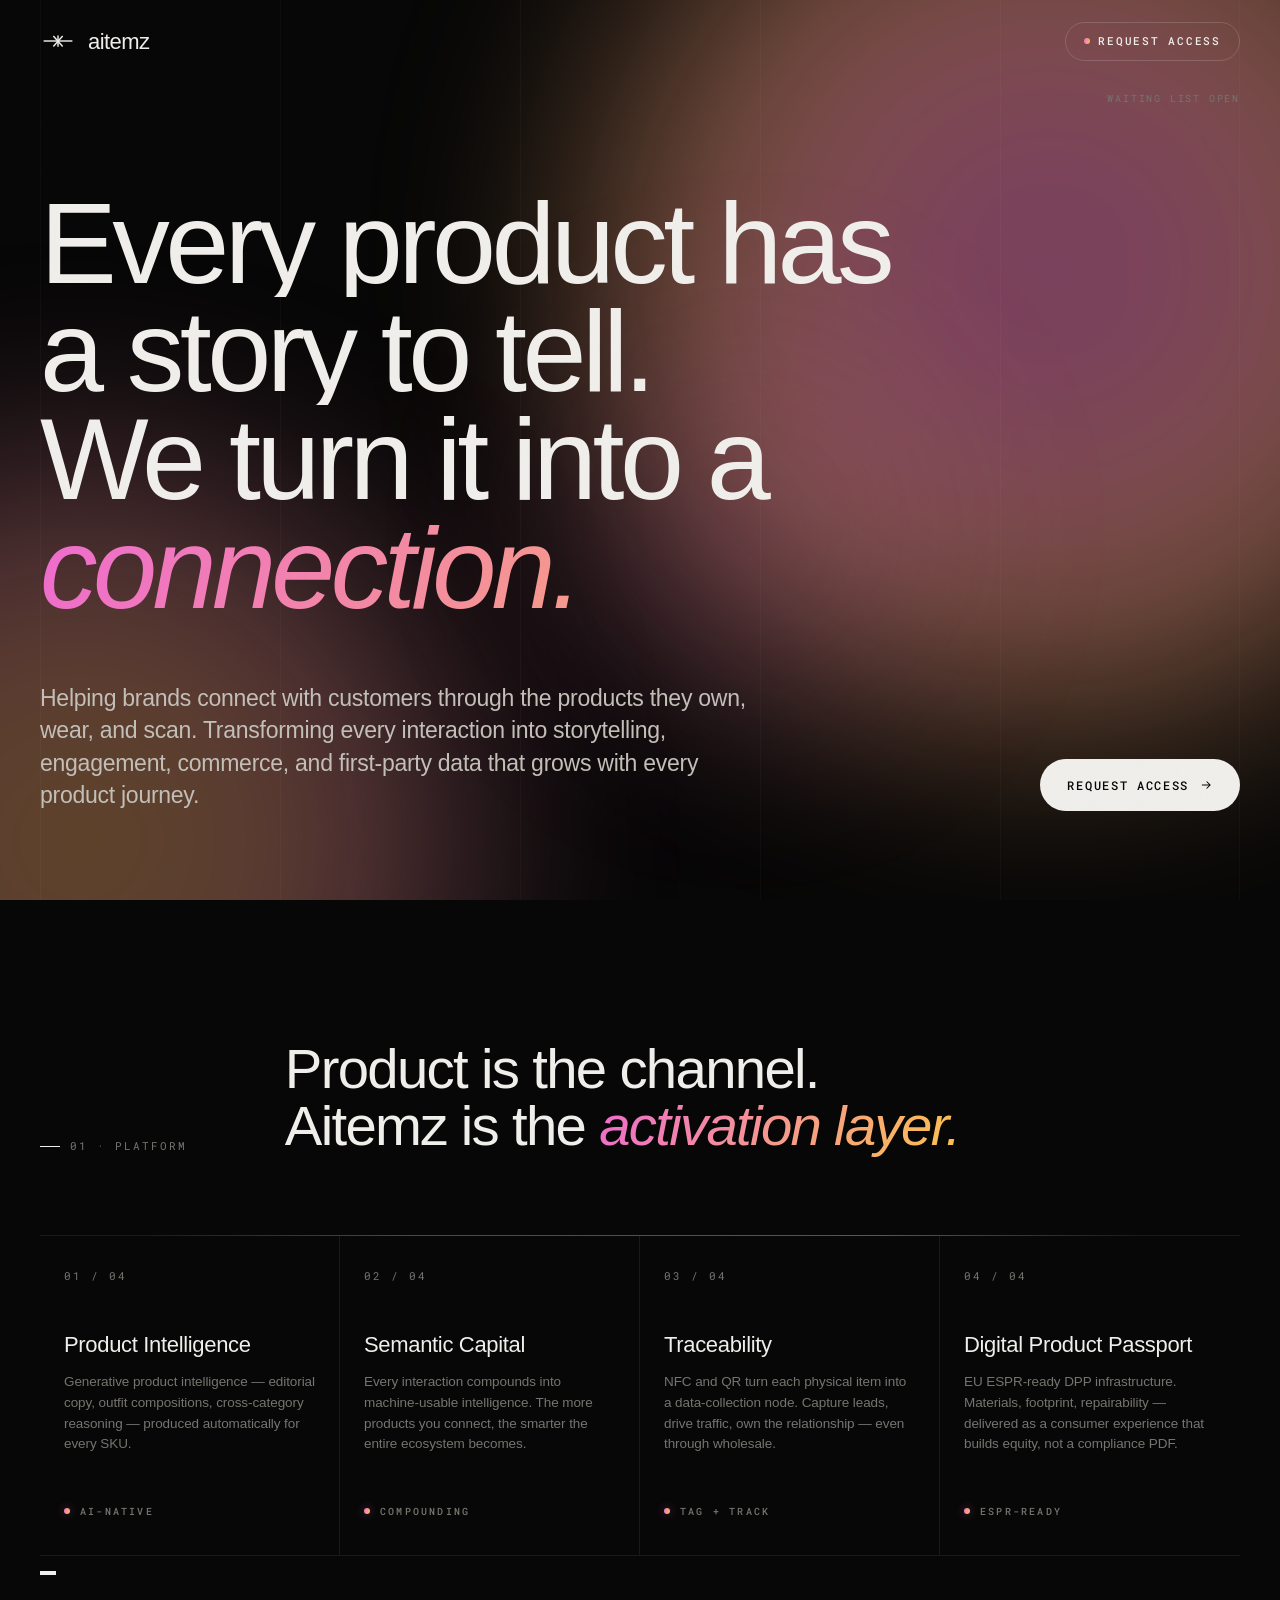
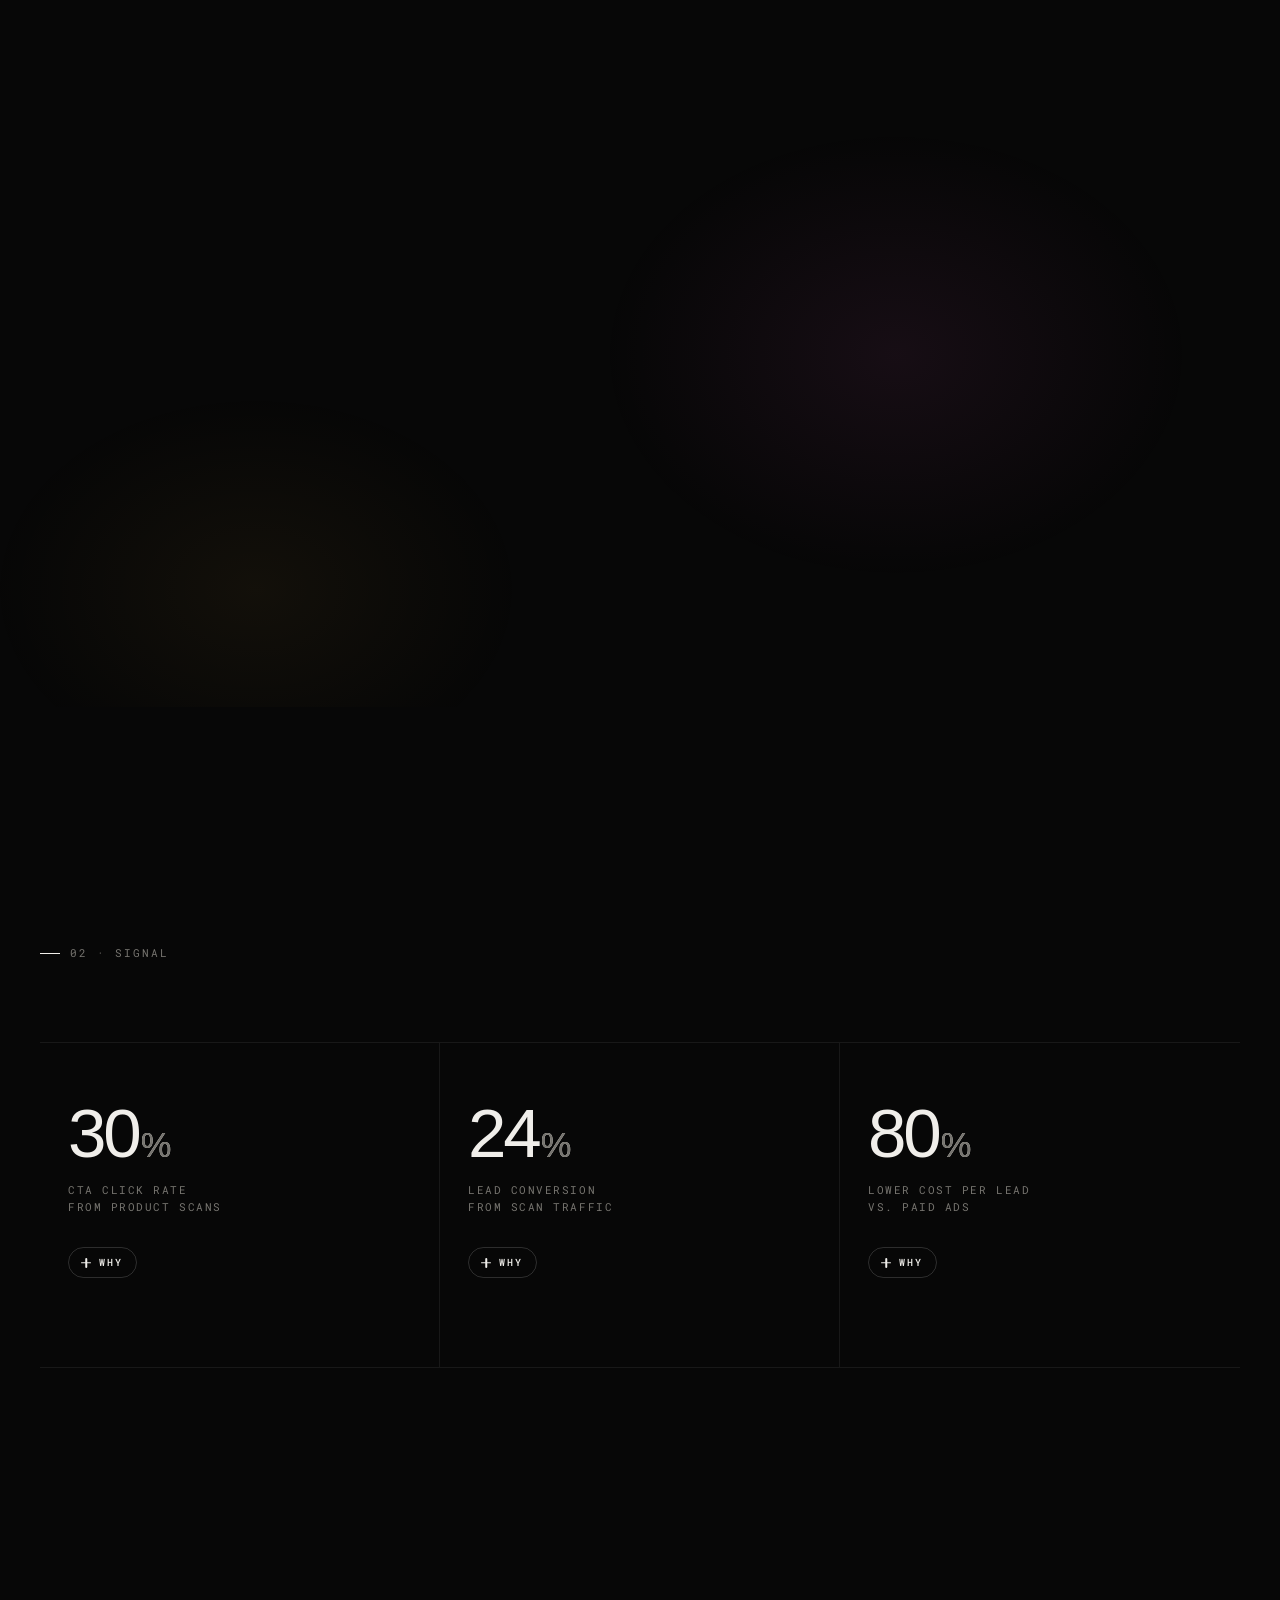
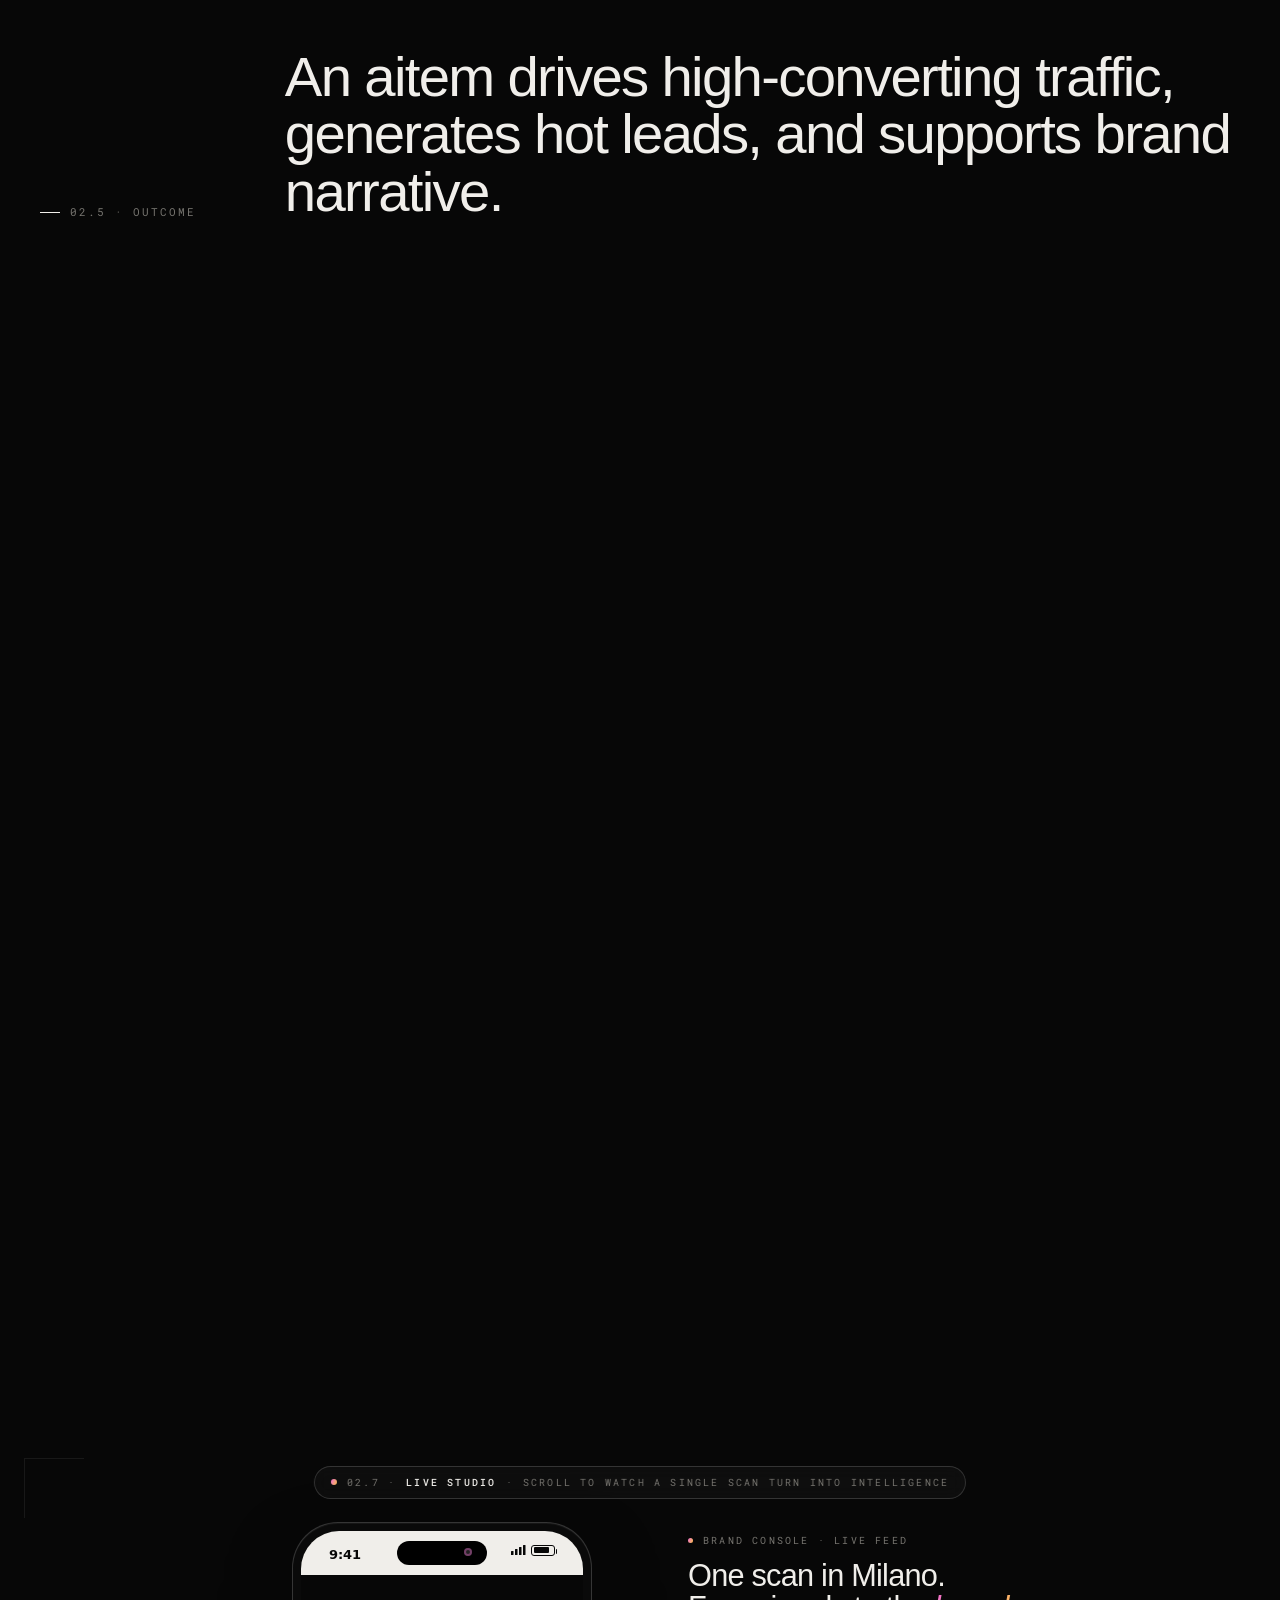
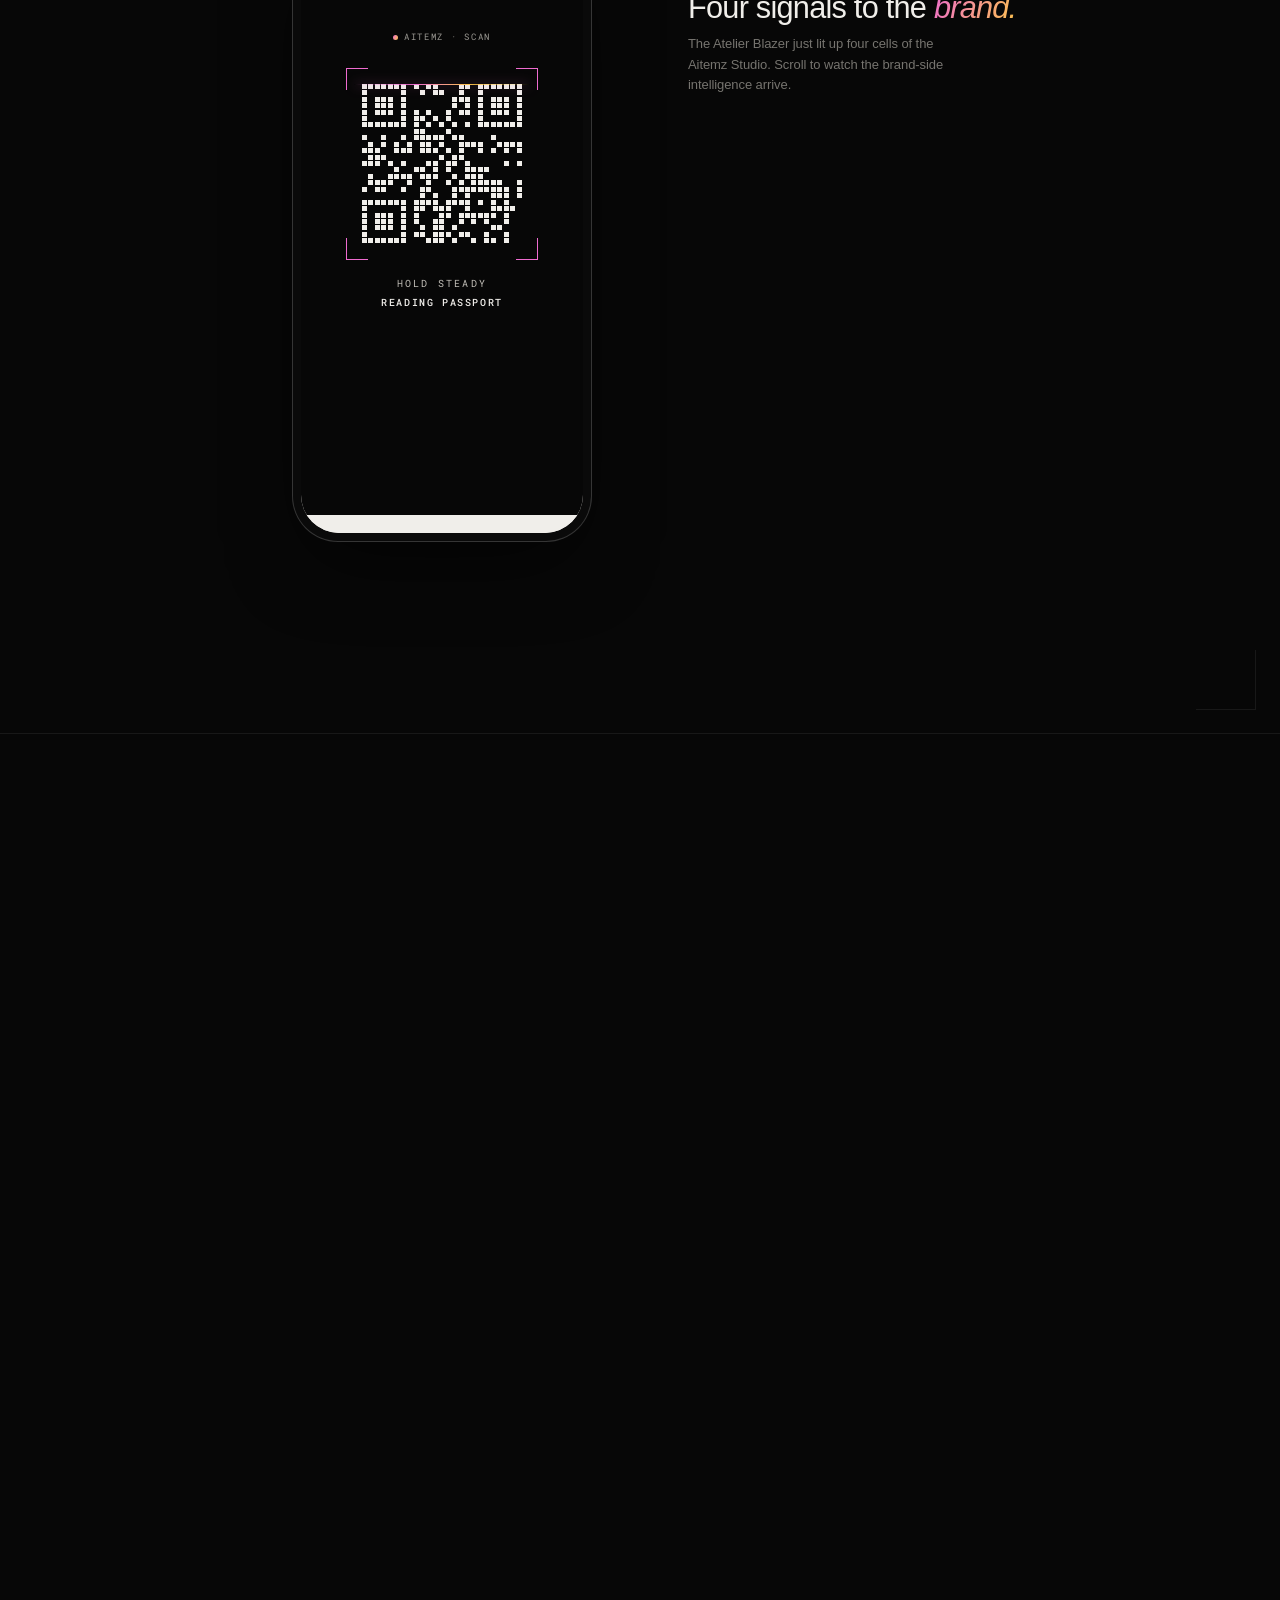
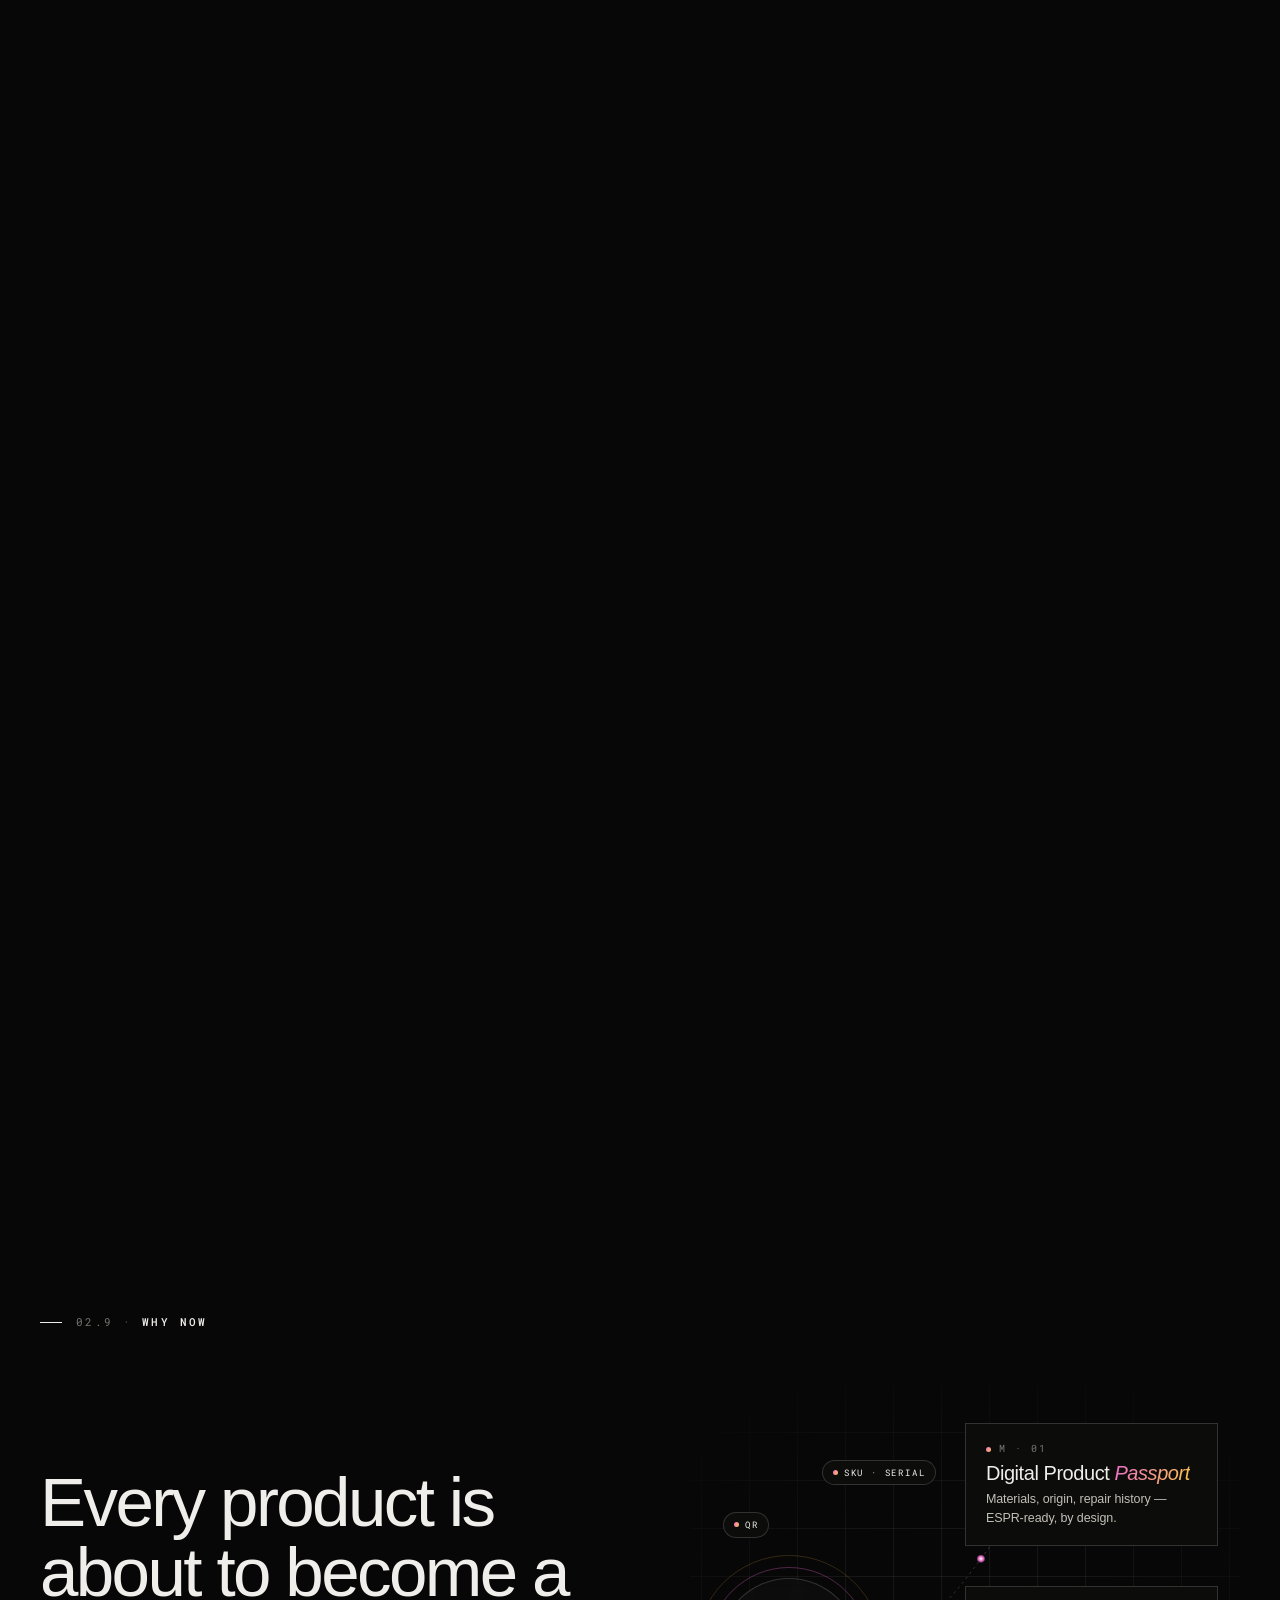
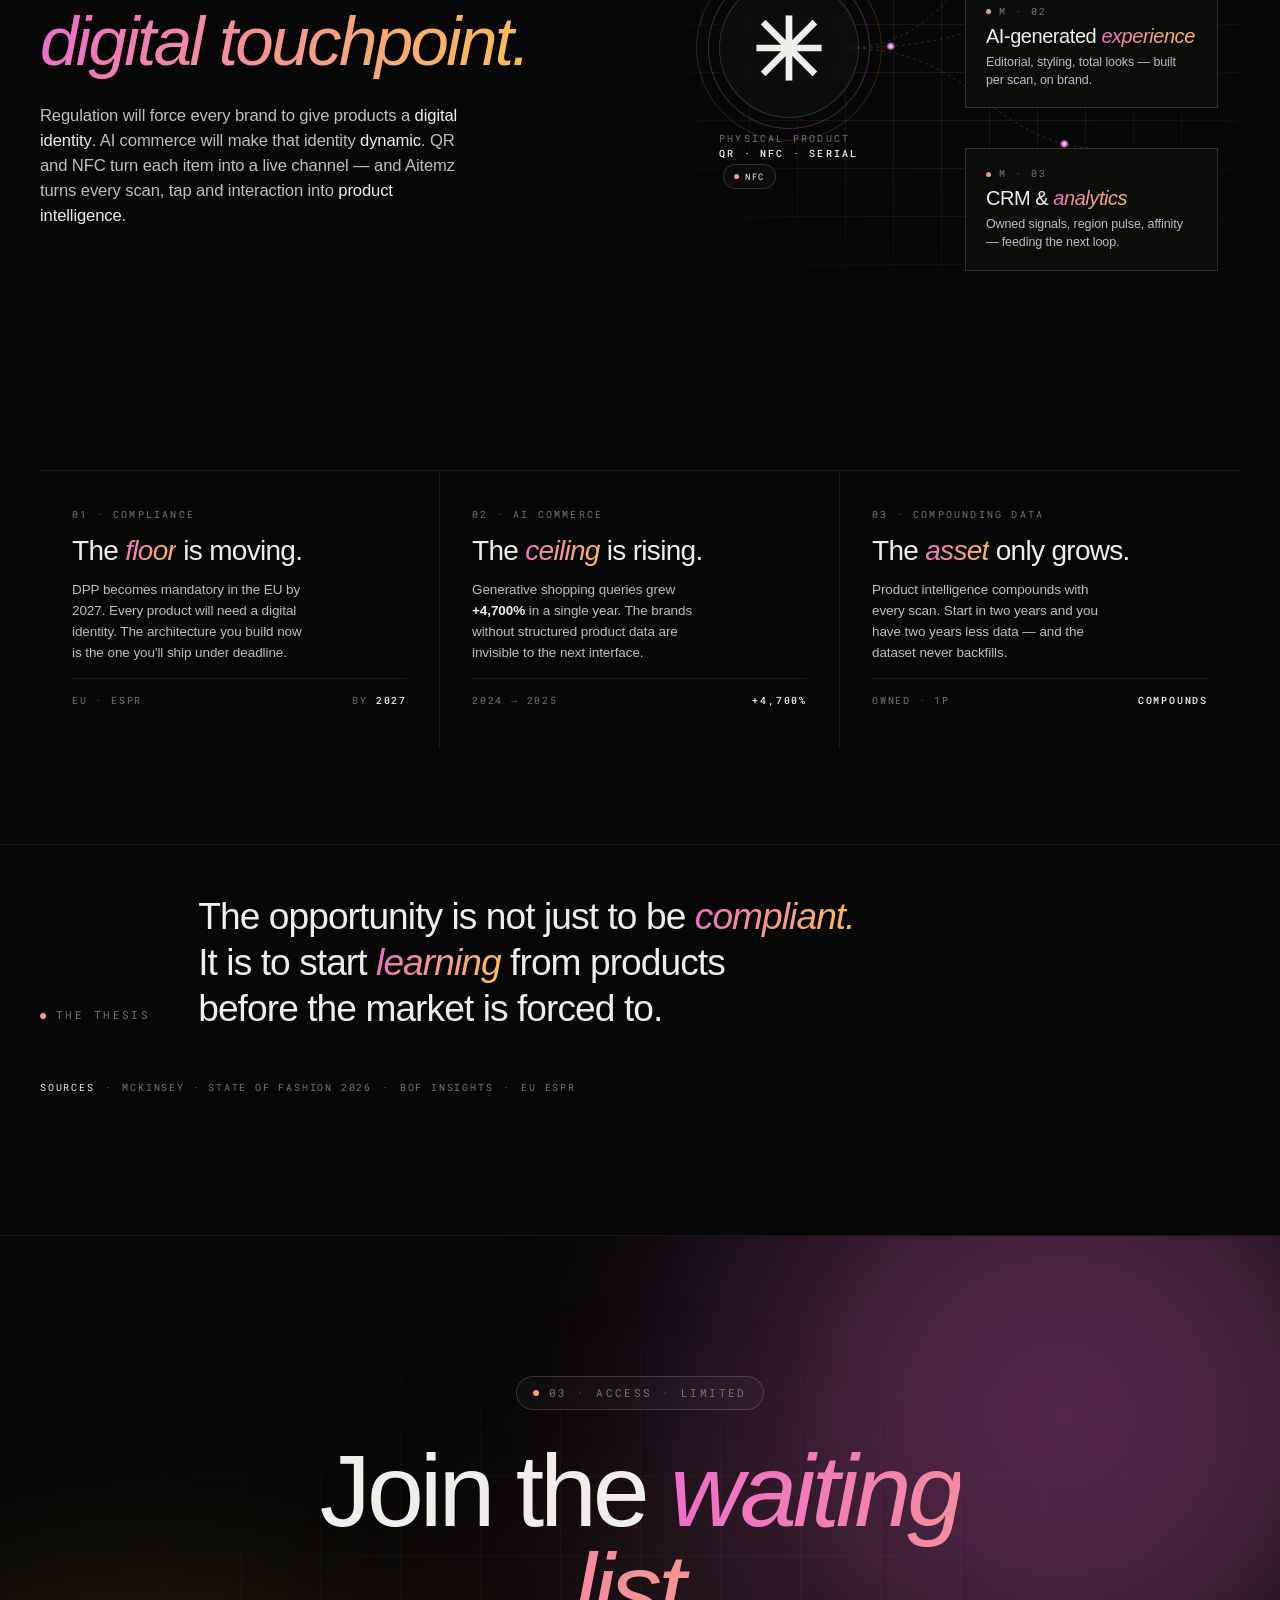
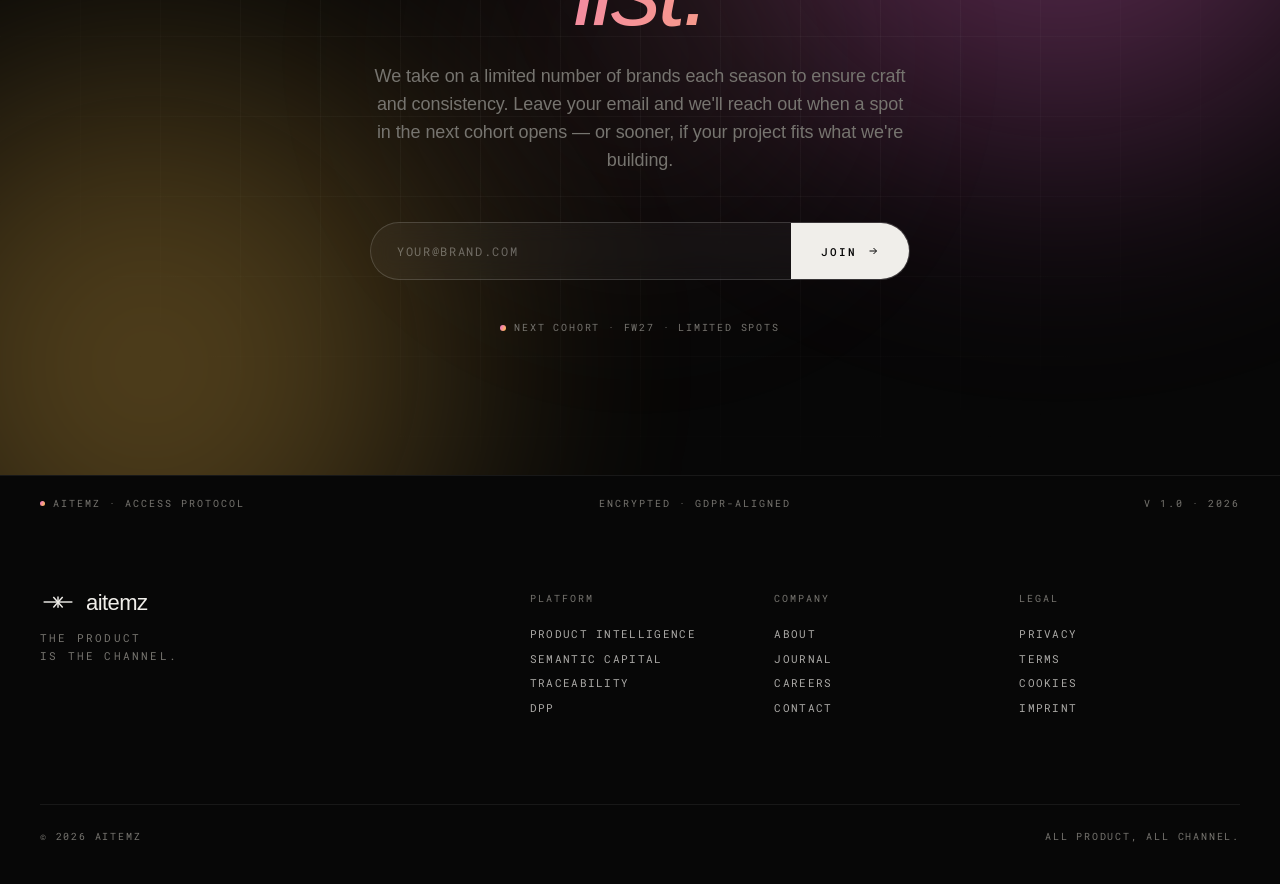
==== commit b880d44a: "QR intro: start from Scanning, snappier animation - Initial label is now "Scanning" (was "Initializi" ====
--- a/index.html
+++ b/index.html
@@ -78,7 +78,7 @@
   </div>
   <div class="qr-label" aria-live="polite">
     <span class="d" aria-hidden="true"></span>
-    <span class="t" id="qrLabel">Initializing</span>
+    <span class="t" id="qrLabel">Scanning</span>
   </div>
   <div class="qr-meta" aria-hidden="true">
     <span class="left"><span class="d"></span>AITEMZ · Product Intelligence Layer™</span>
--- a/styles.css
+++ b/styles.css
@@ -3181,7 +3181,7 @@
     background:linear-gradient(90deg, transparent, #ee6bcf 30%, #fcc24c 70%, transparent);
     box-shadow:0 0 24px rgba(238,107,207,.55), 0 0 8px rgba(252,194,76,.6);
     opacity:0;
-    animation:qrScan 1.1s 1.3s forwards cubic-bezier(.5,0,.5,1);
+    animation:qrScan 0.55s 0.15s forwards cubic-bezier(.5,0,.5,1);
     pointer-events:none;
   }
   @keyframes qrScan{
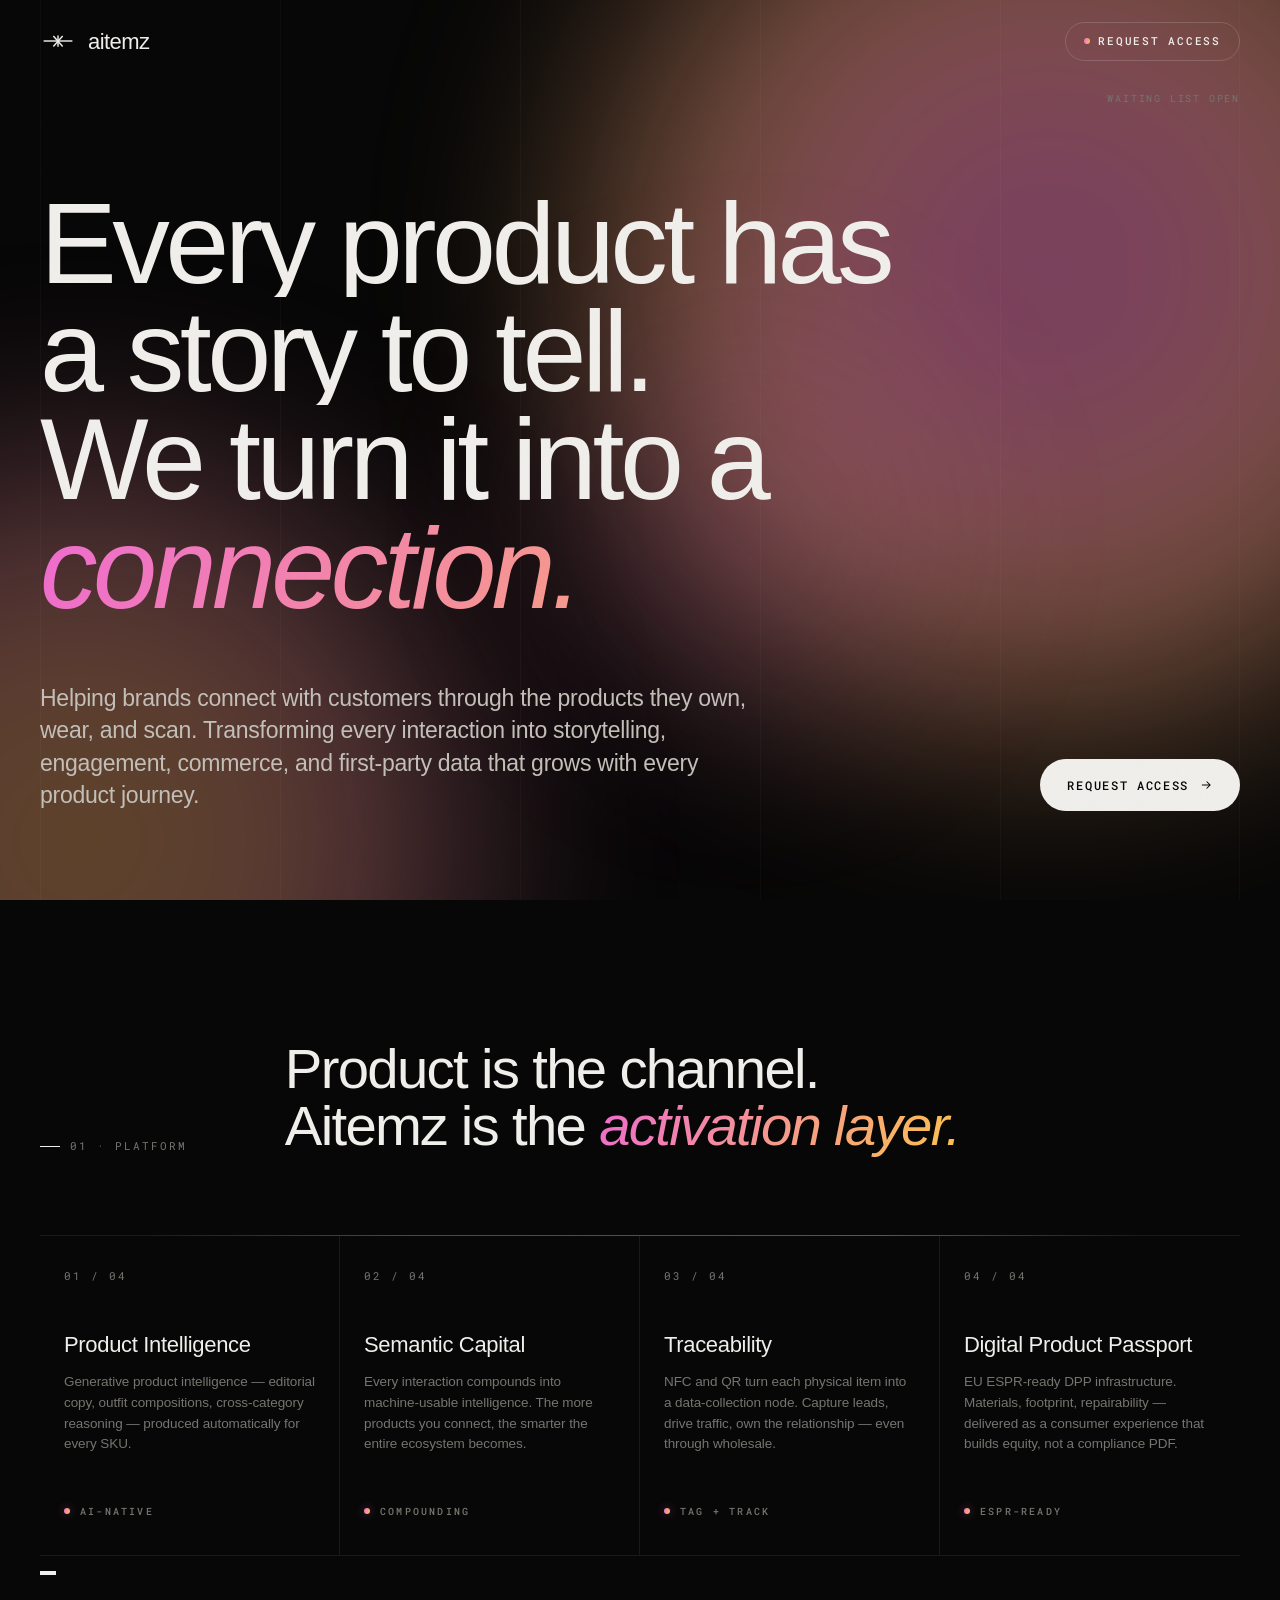
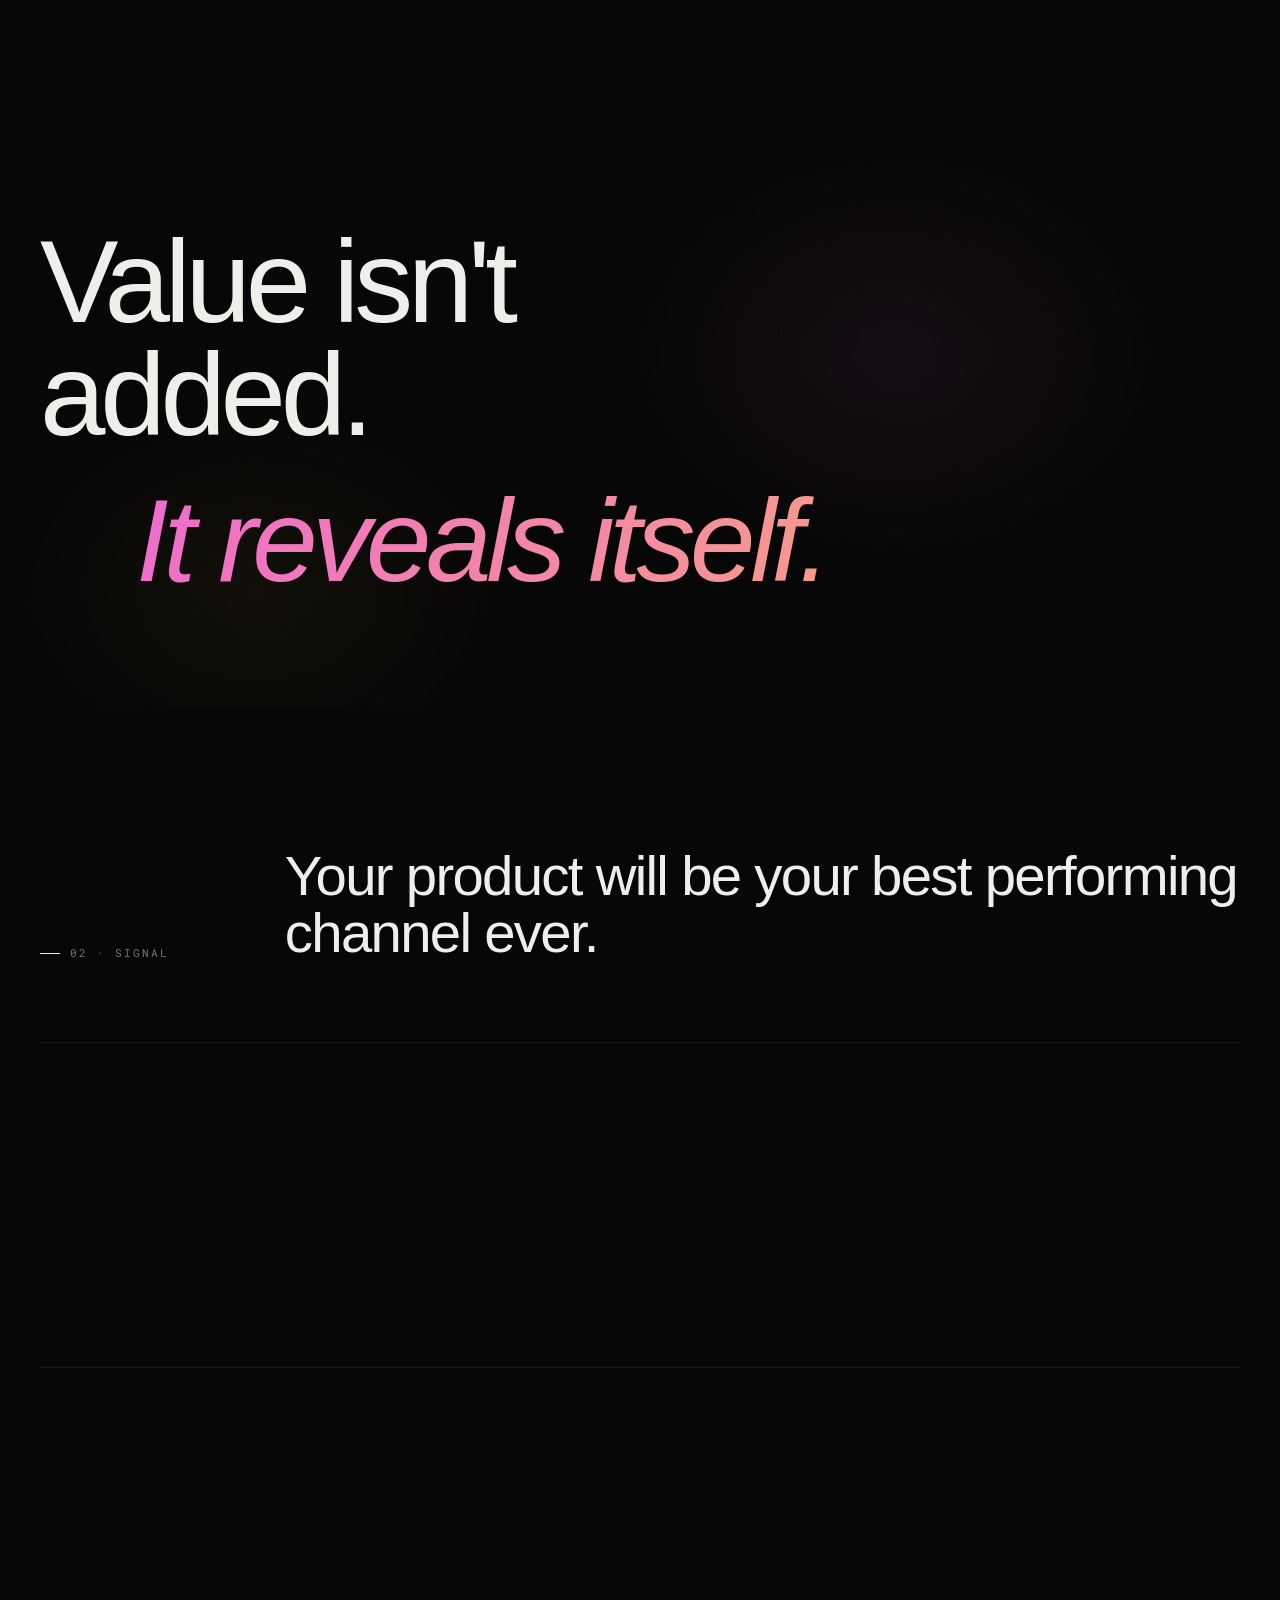
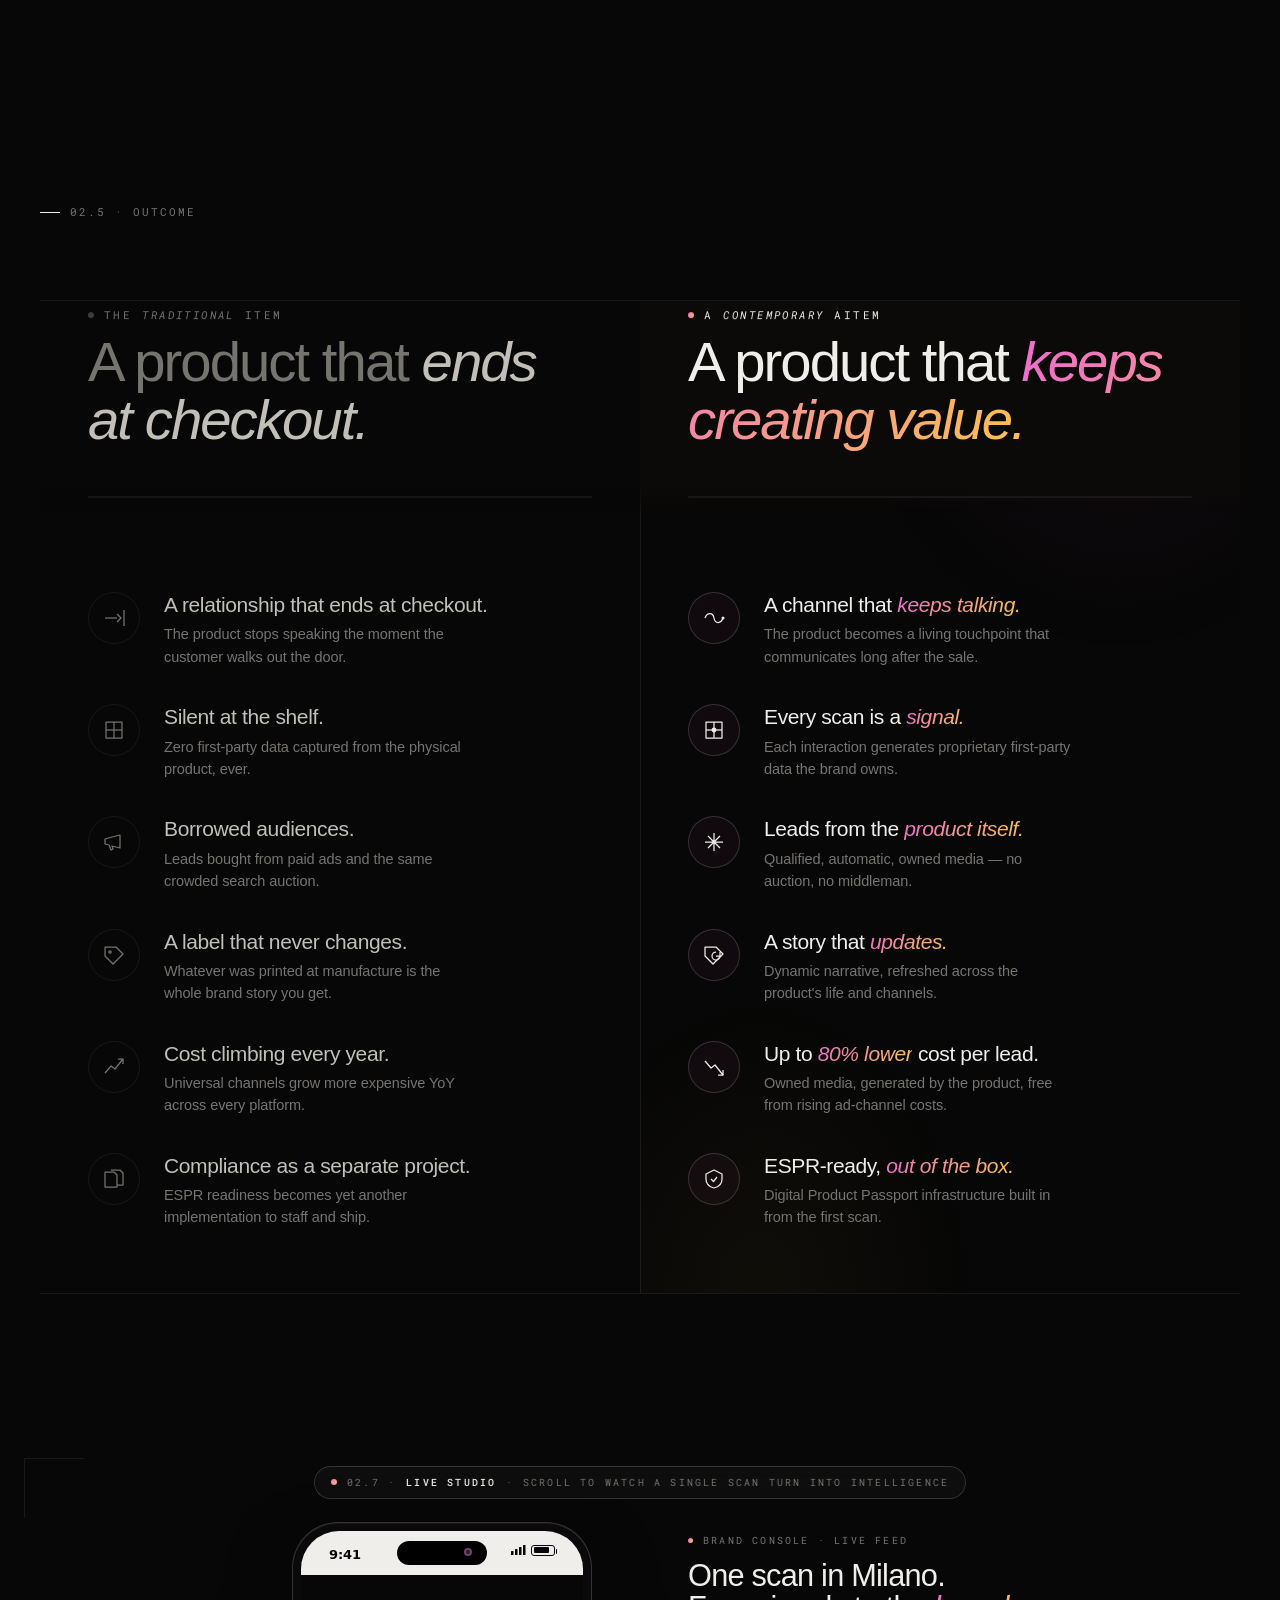
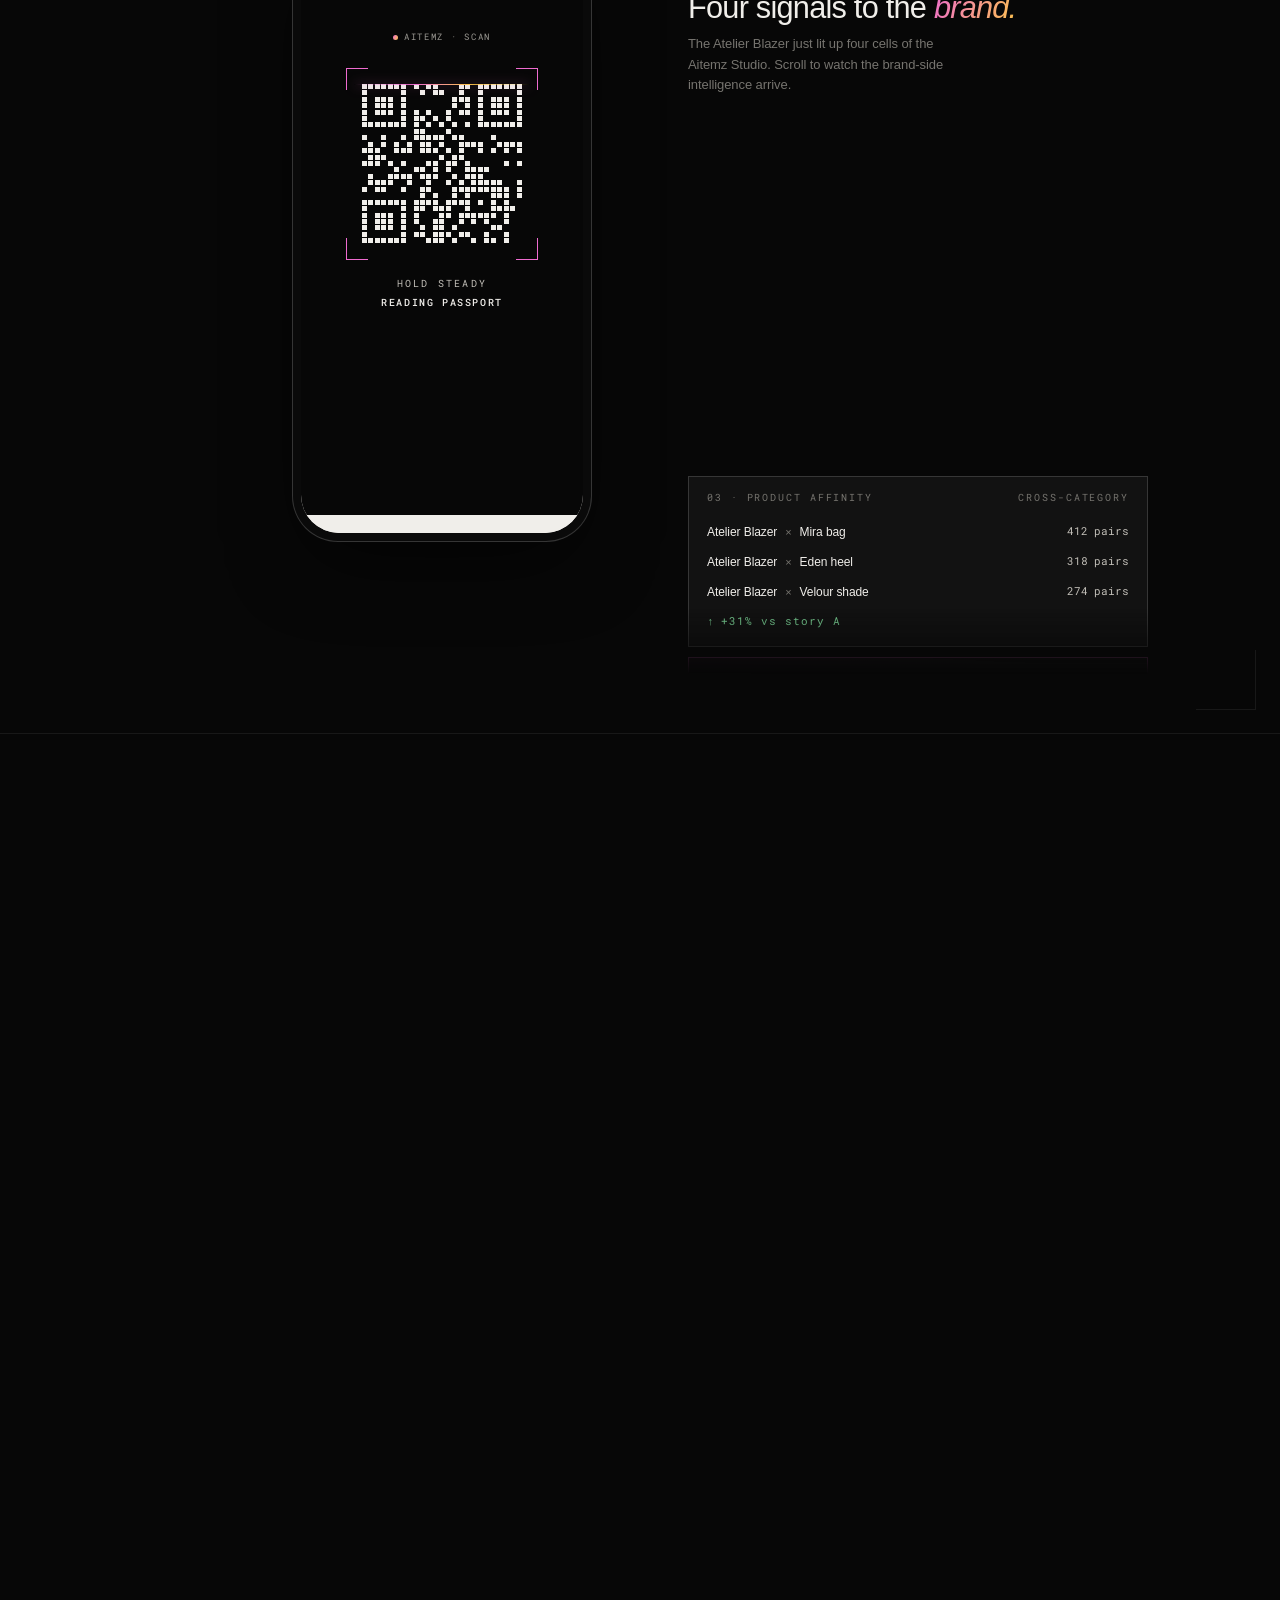
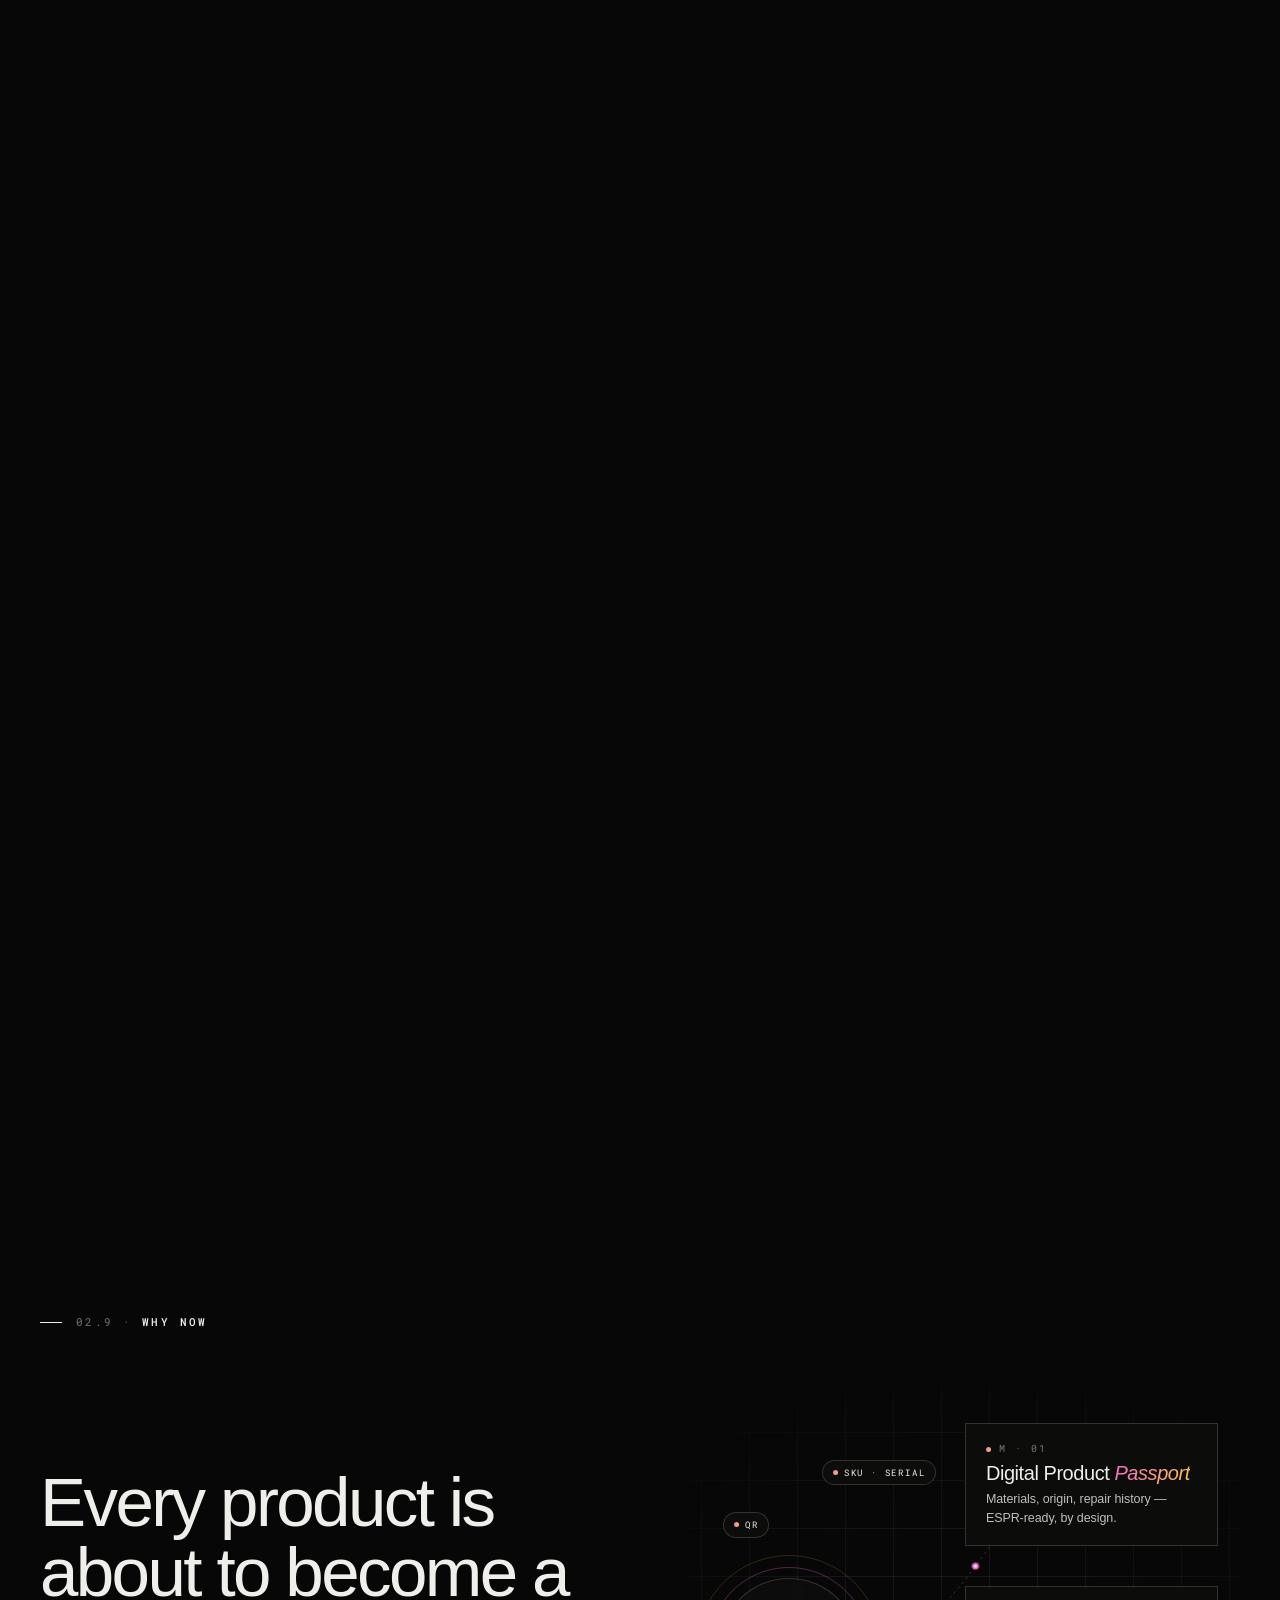
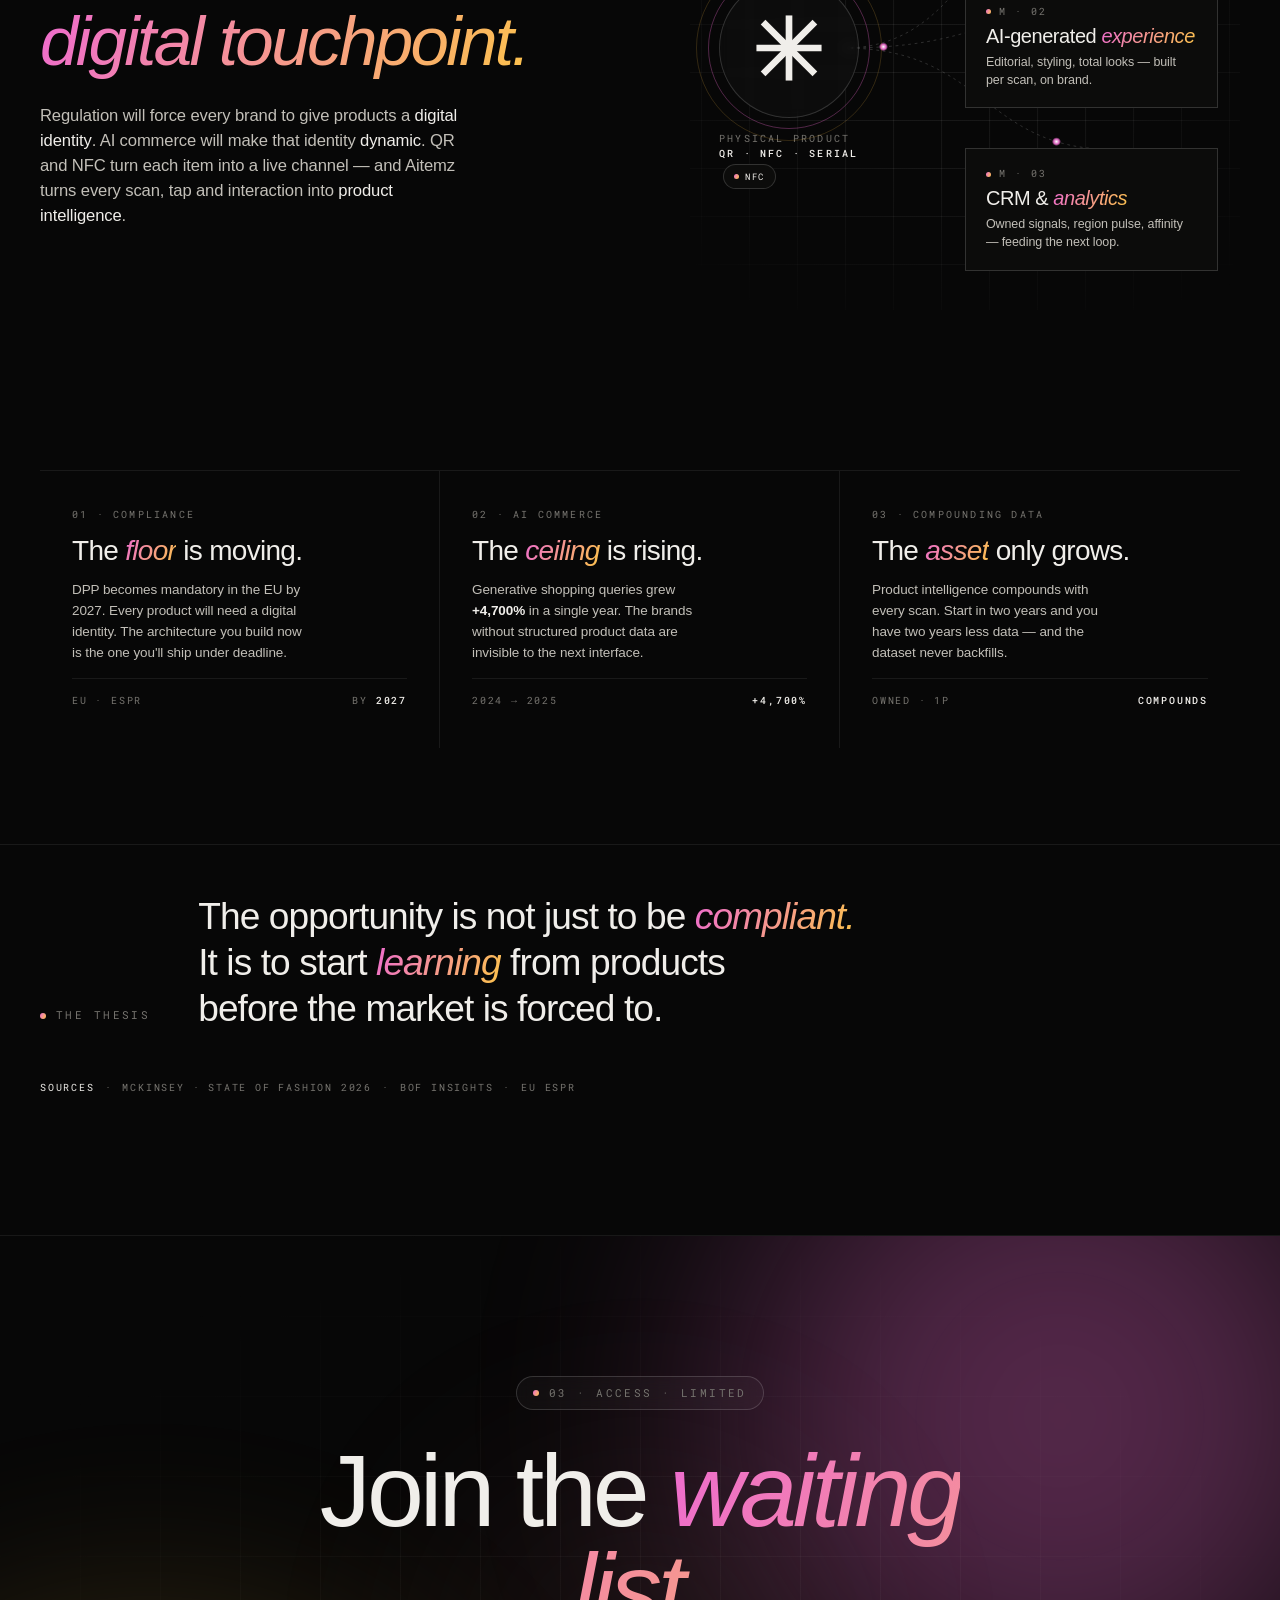
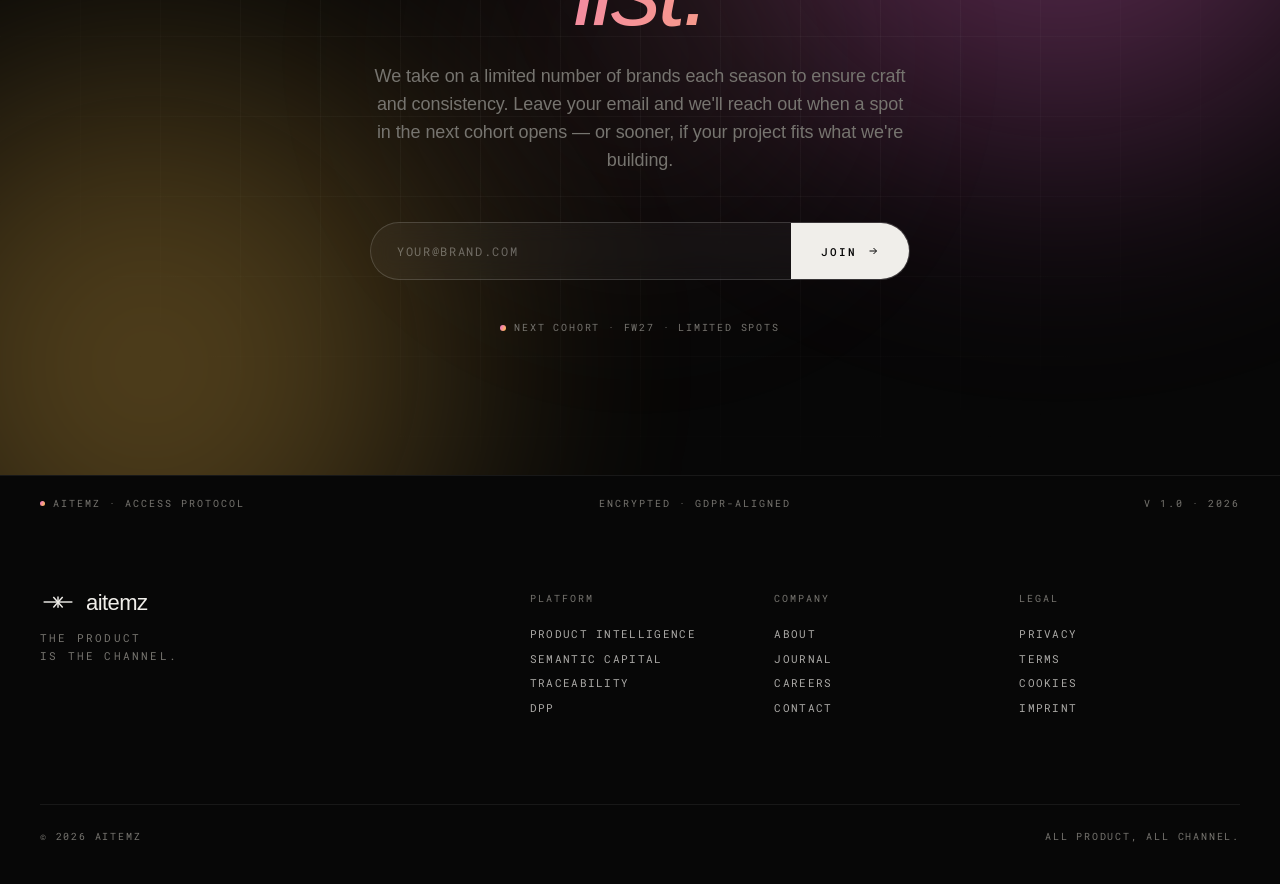
==== commit 6a6bfef2: "QR intro: open on Gathering data with extended scan sweep - Drop the "Scanning" label entirely - Sta" ====
--- a/index.html
+++ b/index.html
@@ -78,7 +78,7 @@
   </div>
   <div class="qr-label" aria-live="polite">
     <span class="d" aria-hidden="true"></span>
-    <span class="t" id="qrLabel">Scanning</span>
+    <span class="t" id="qrLabel">Gathering data</span>
   </div>
   <div class="qr-meta" aria-hidden="true">
     <span class="left"><span class="d"></span>AITEMZ · Product Intelligence Layer™</span>
--- a/styles.css
+++ b/styles.css
@@ -3181,7 +3181,7 @@
     background:linear-gradient(90deg, transparent, #ee6bcf 30%, #fcc24c 70%, transparent);
     box-shadow:0 0 24px rgba(238,107,207,.55), 0 0 8px rgba(252,194,76,.6);
     opacity:0;
-    animation:qrScan 0.55s 0.15s forwards cubic-bezier(.5,0,.5,1);
+    animation:qrScan 1.05s 0.15s forwards cubic-bezier(.5,0,.5,1);
     pointer-events:none;
   }
   @keyframes qrScan{
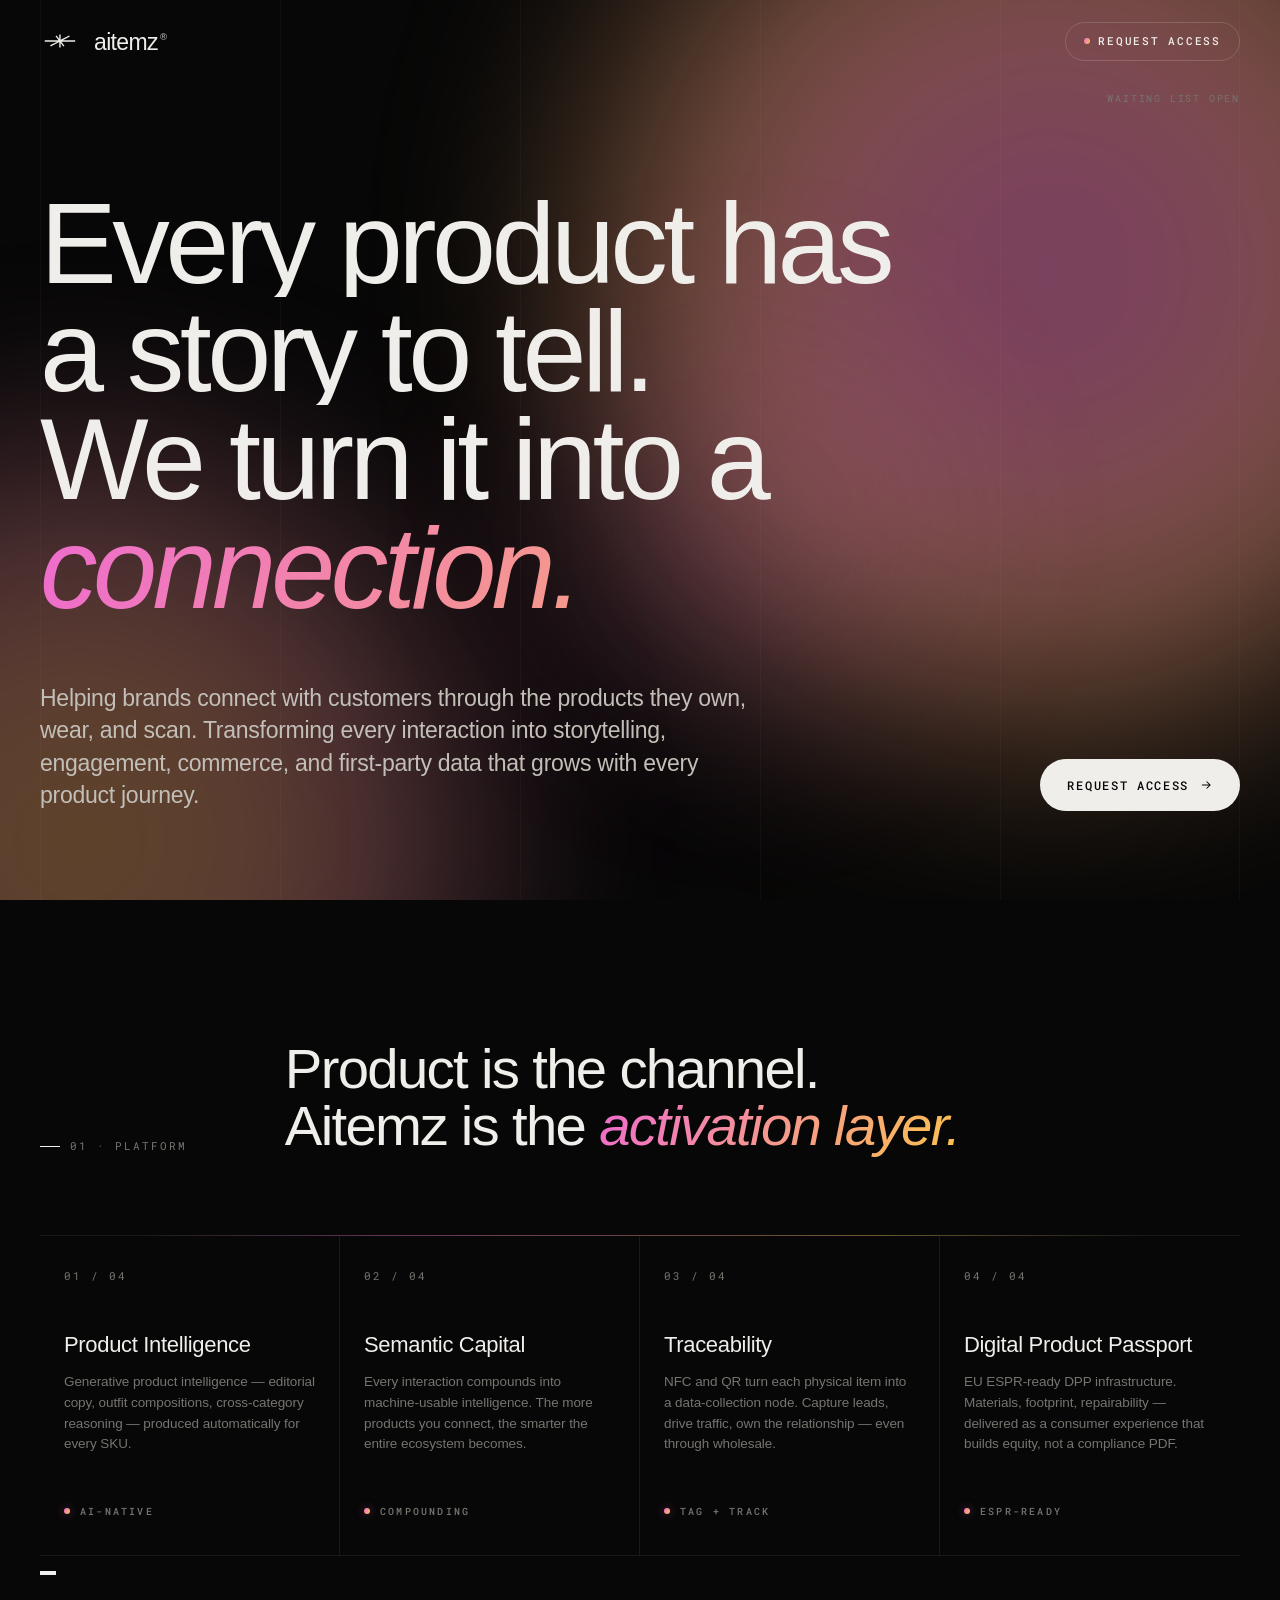
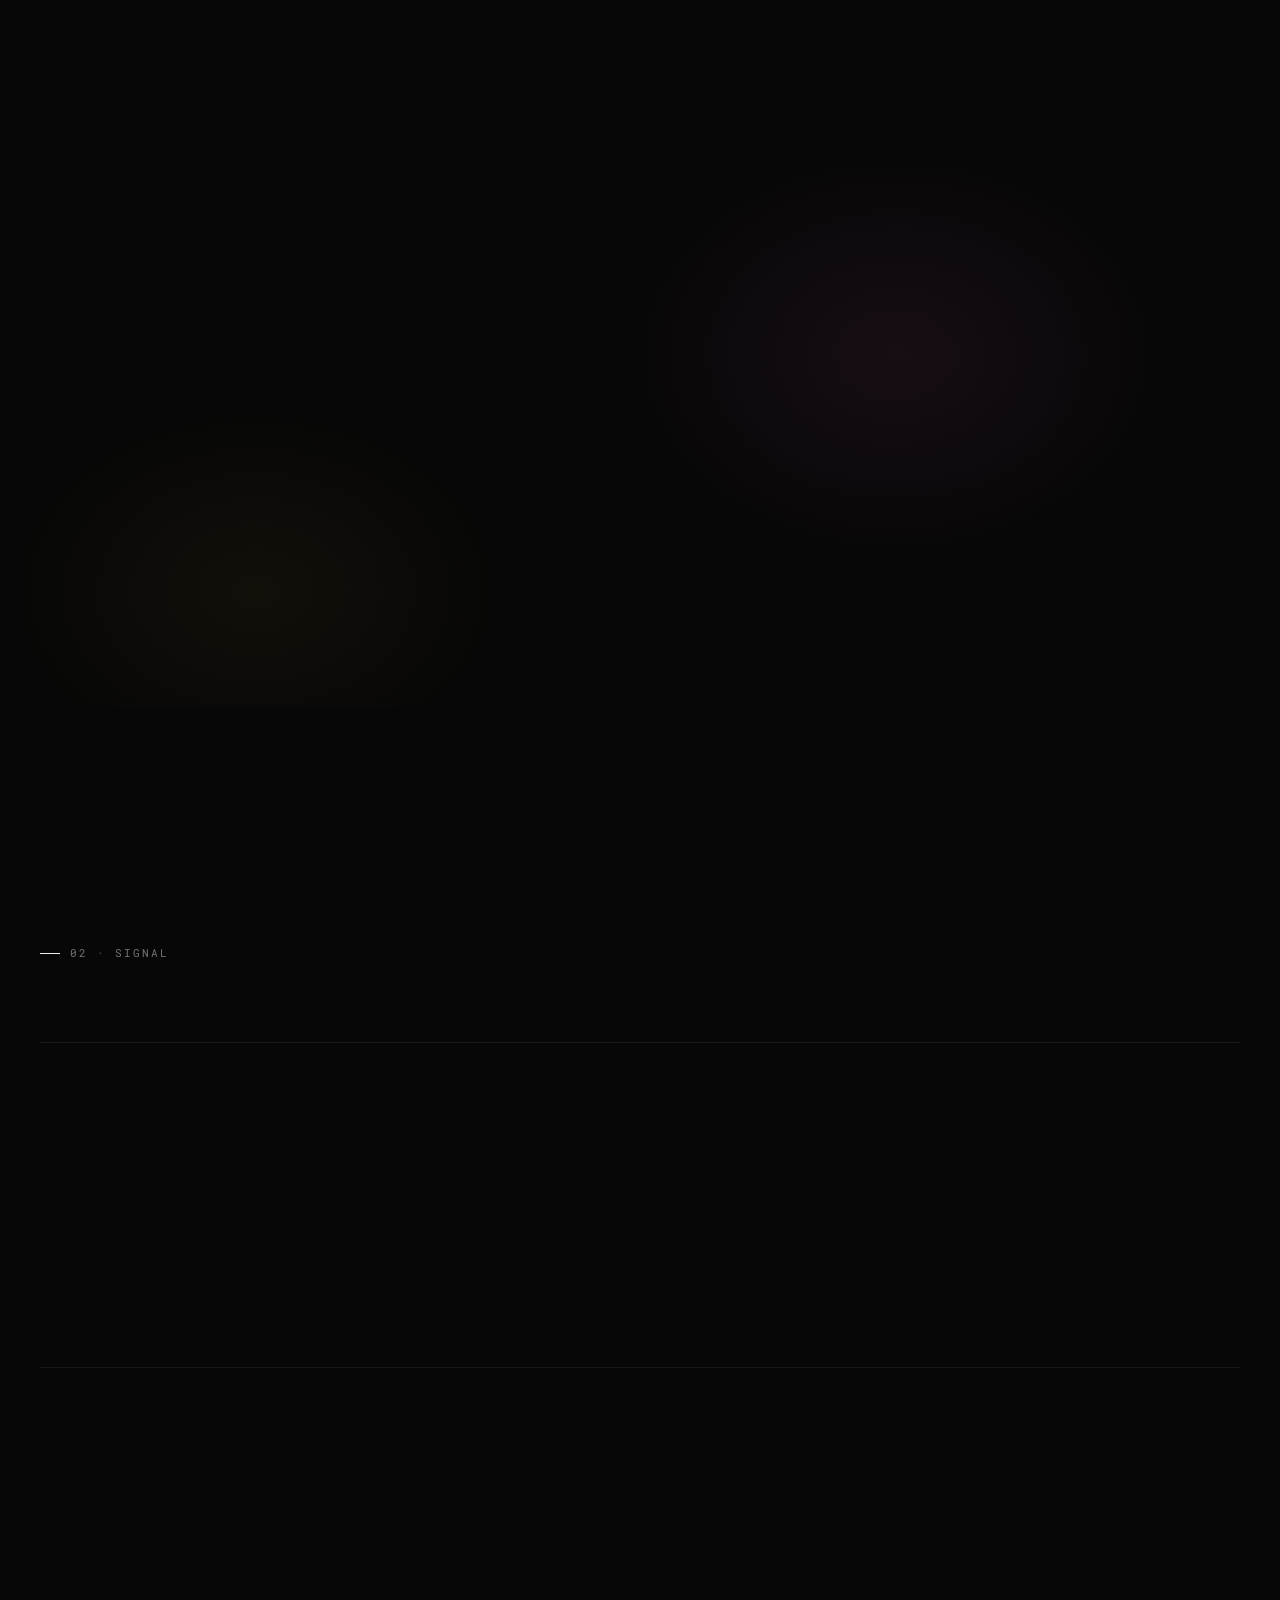
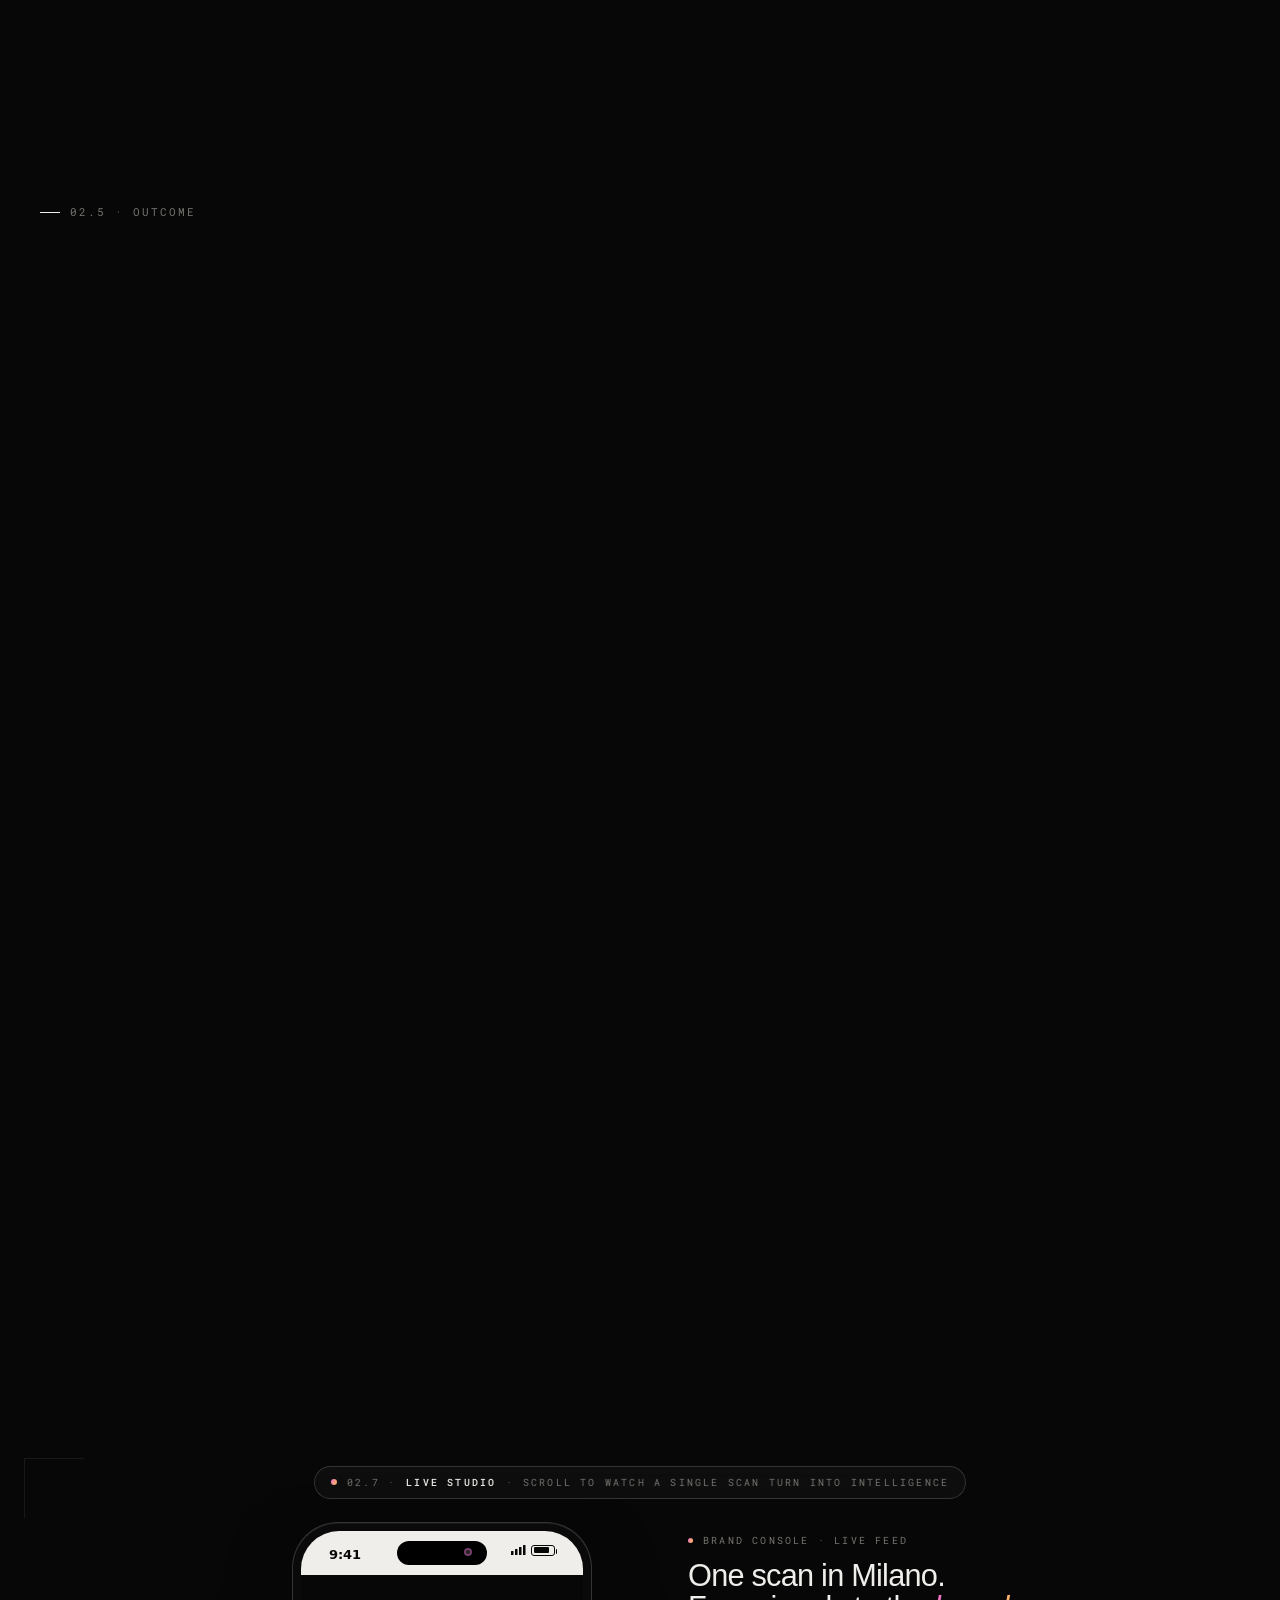
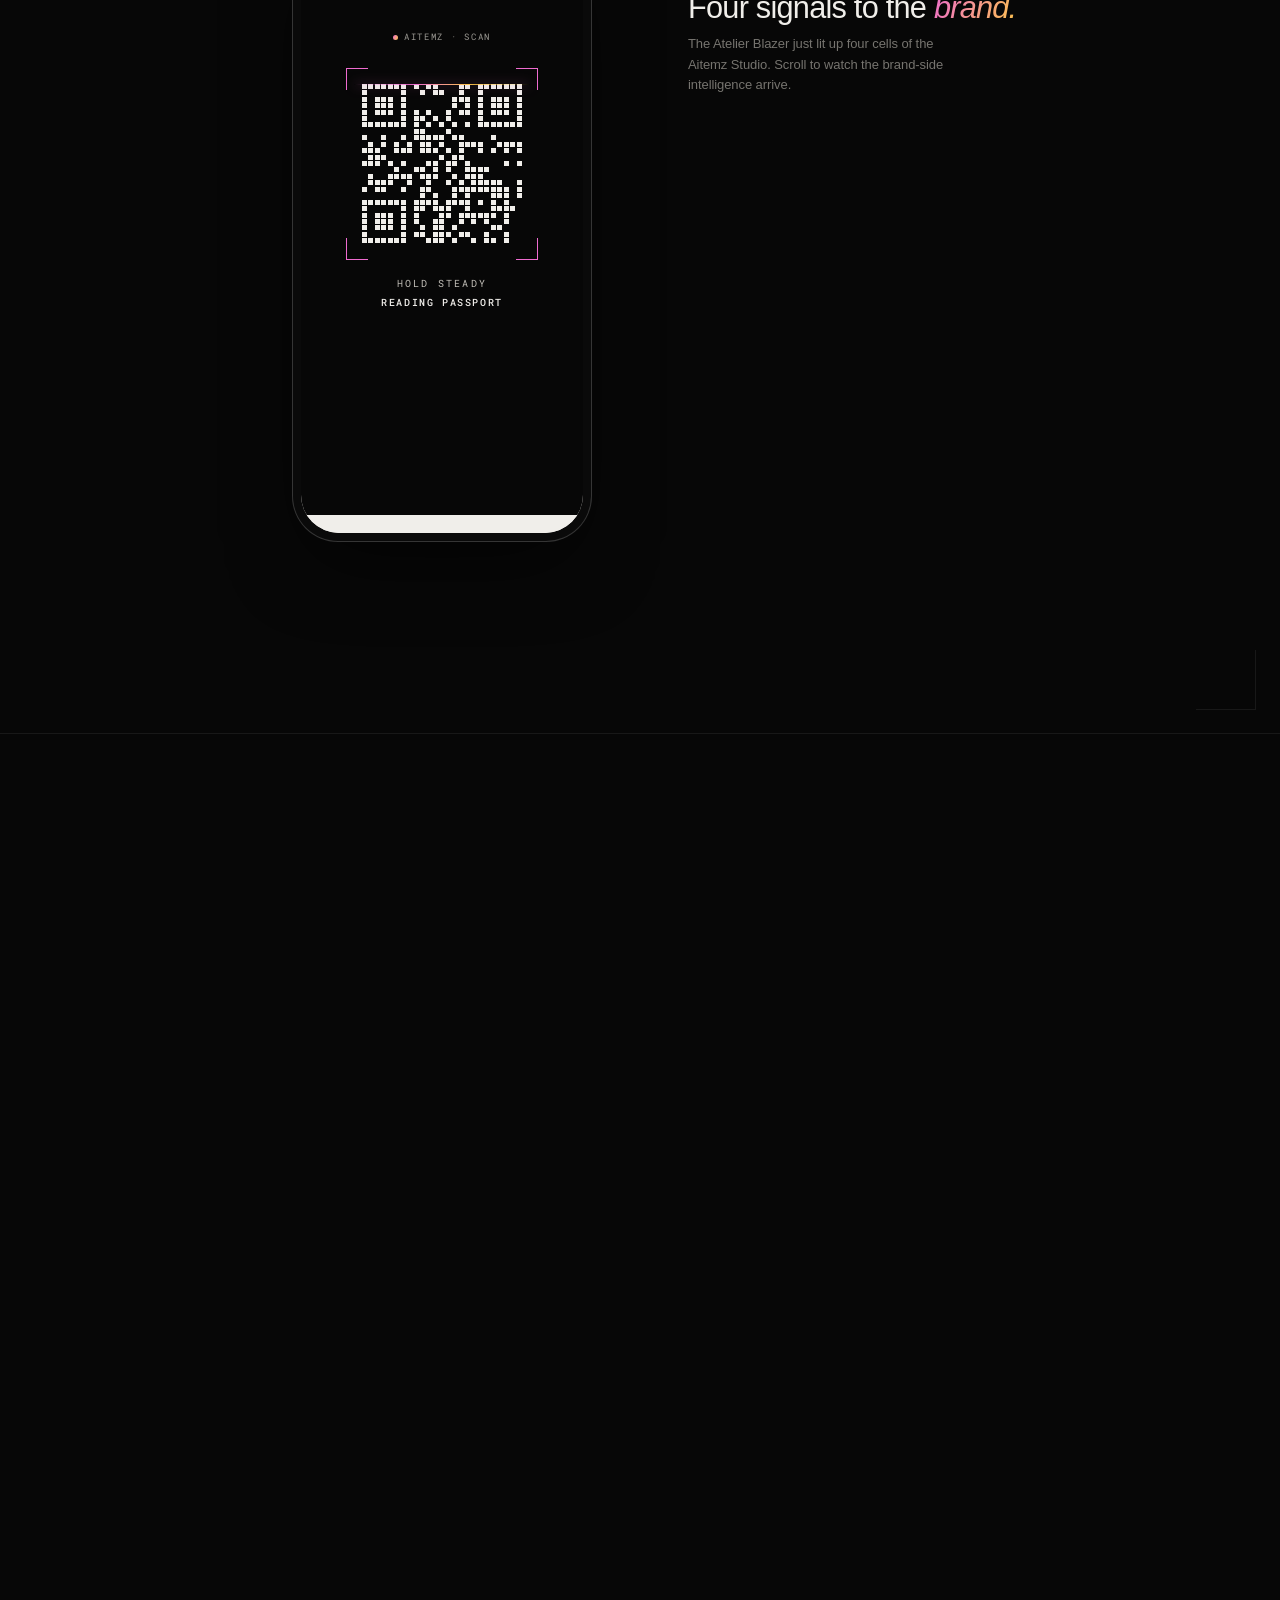
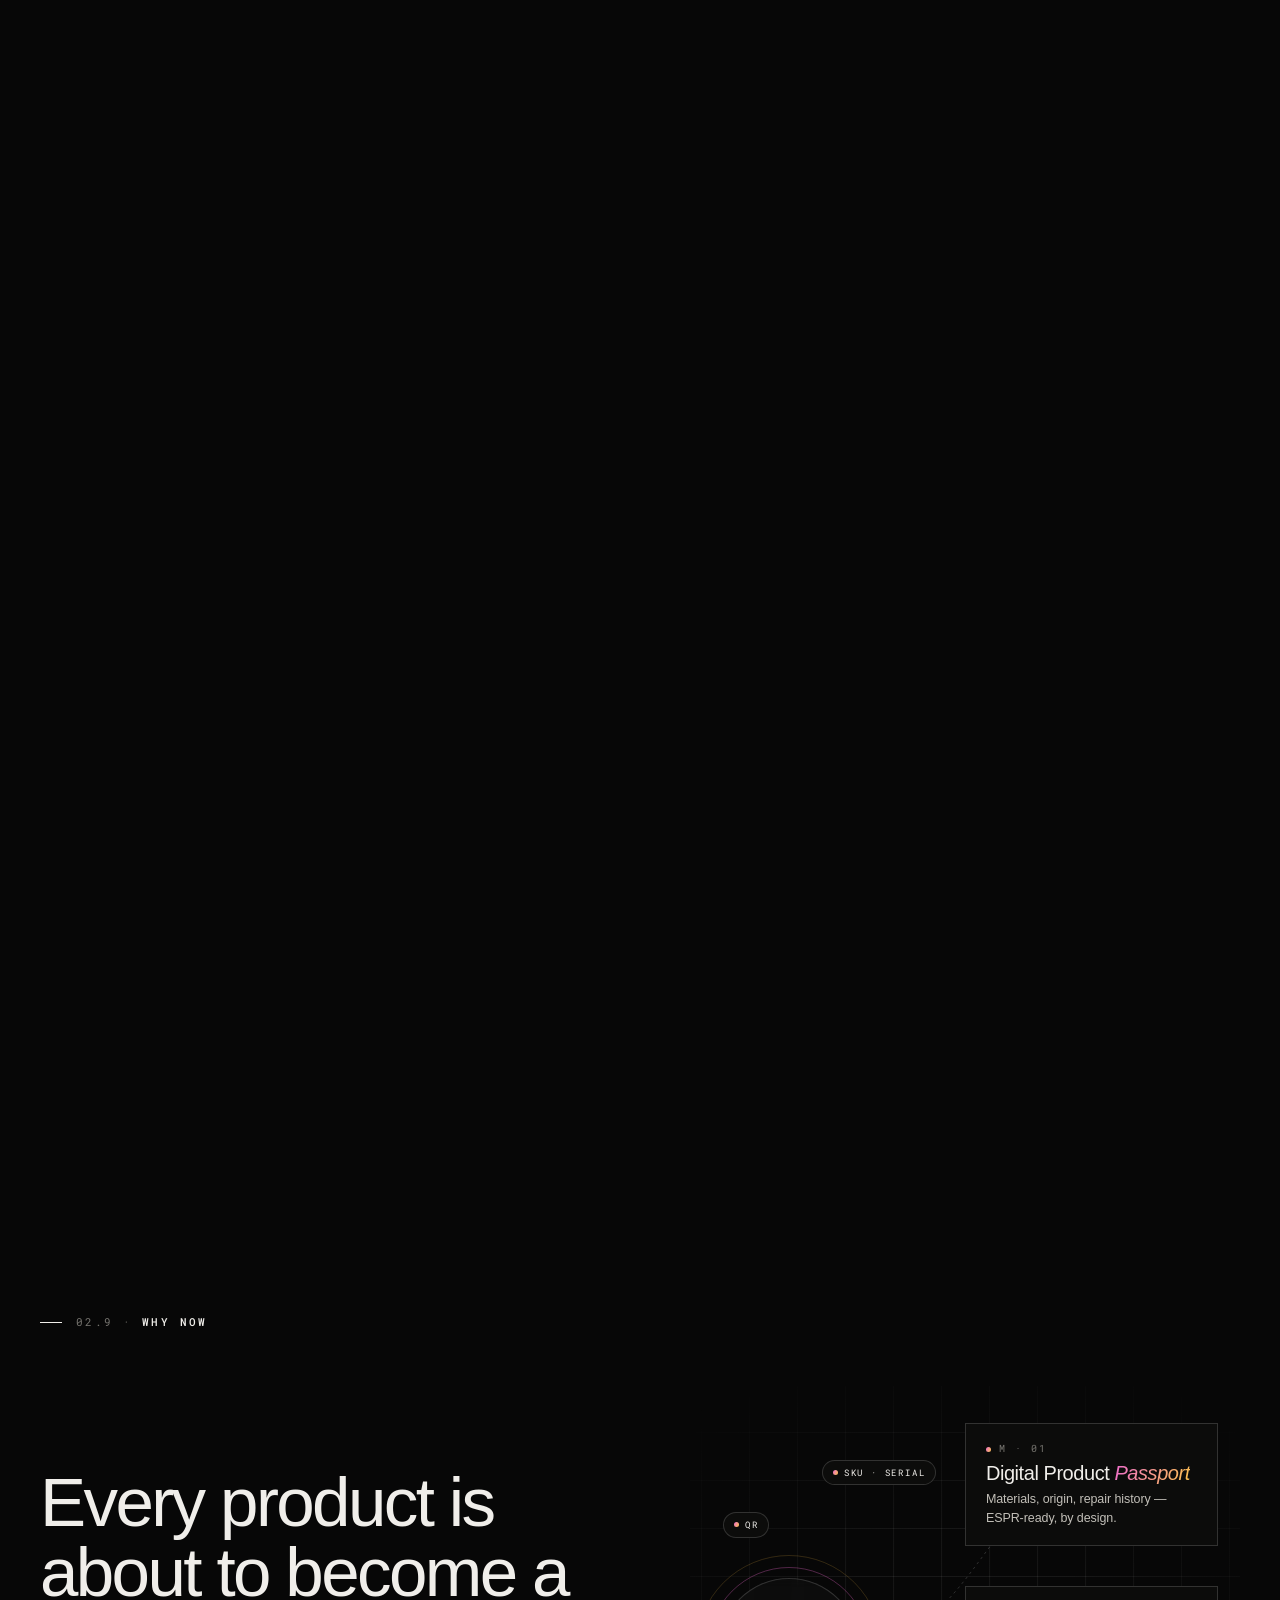
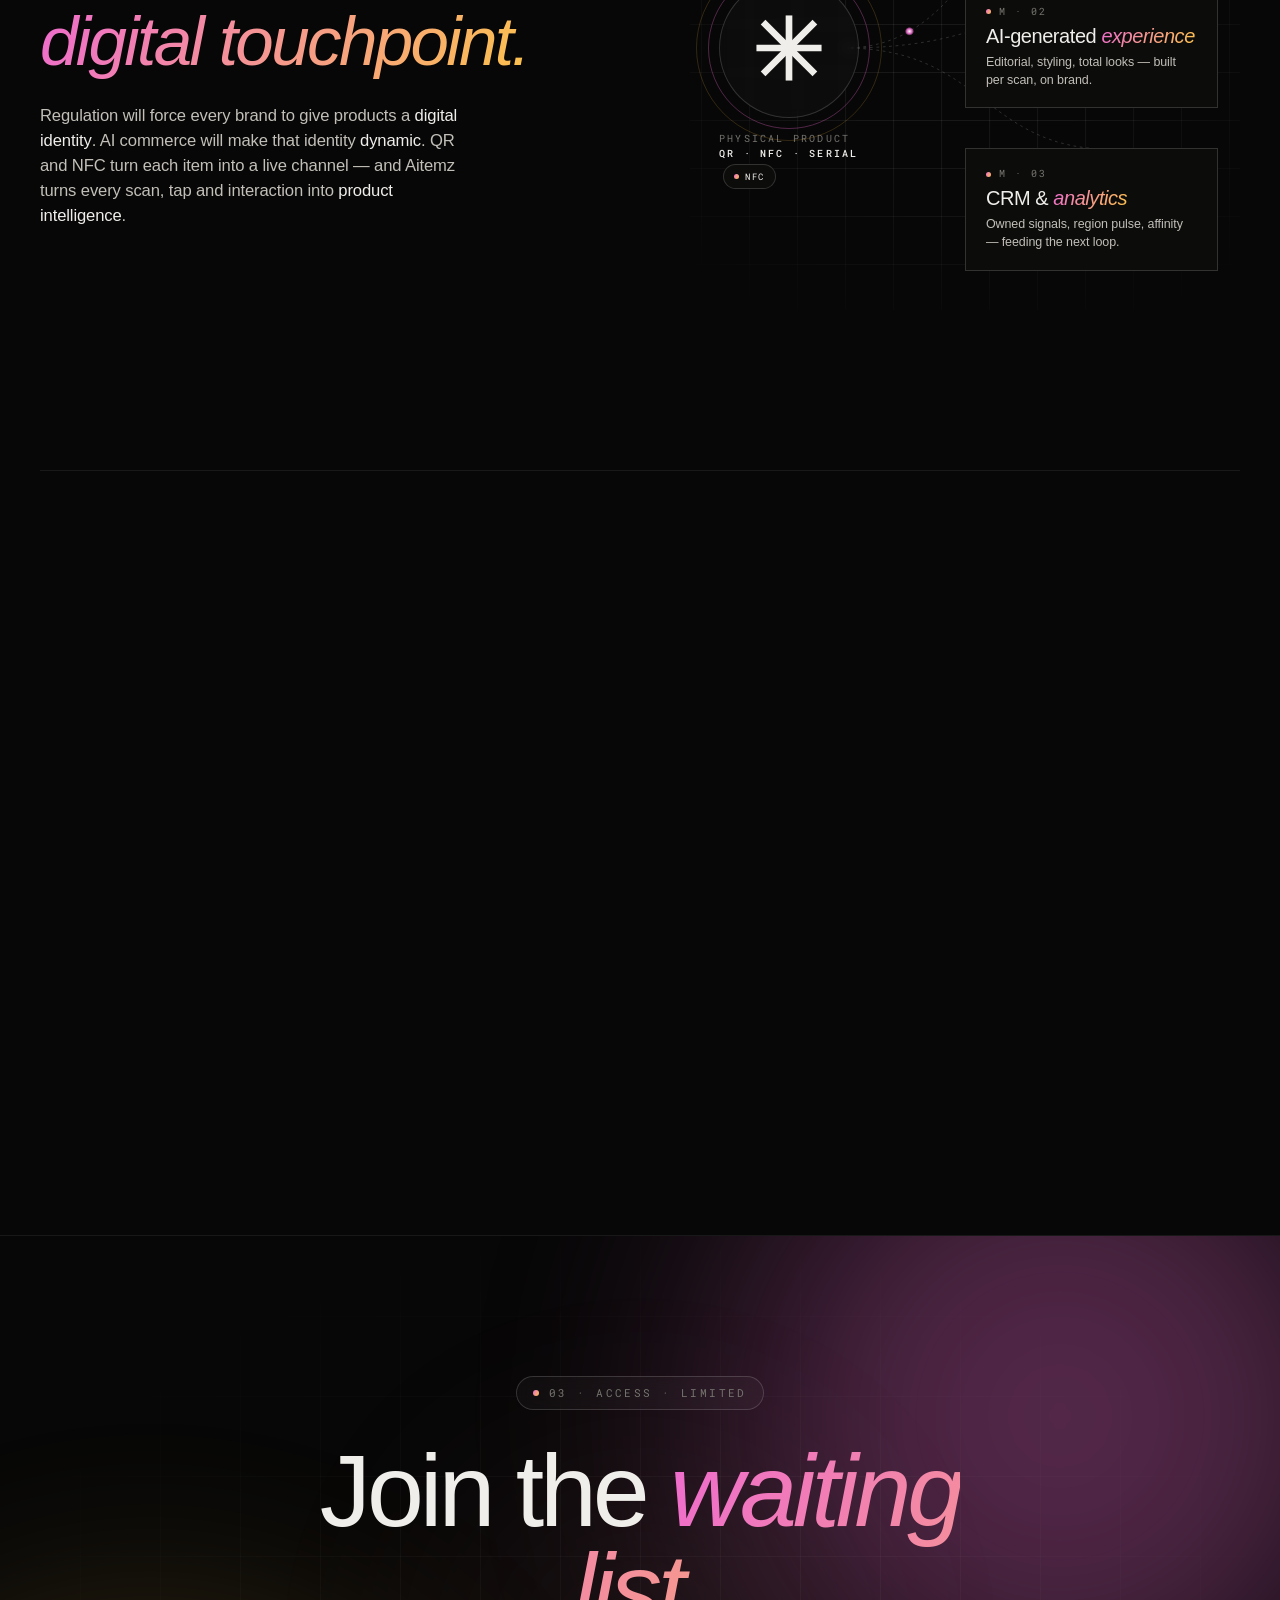
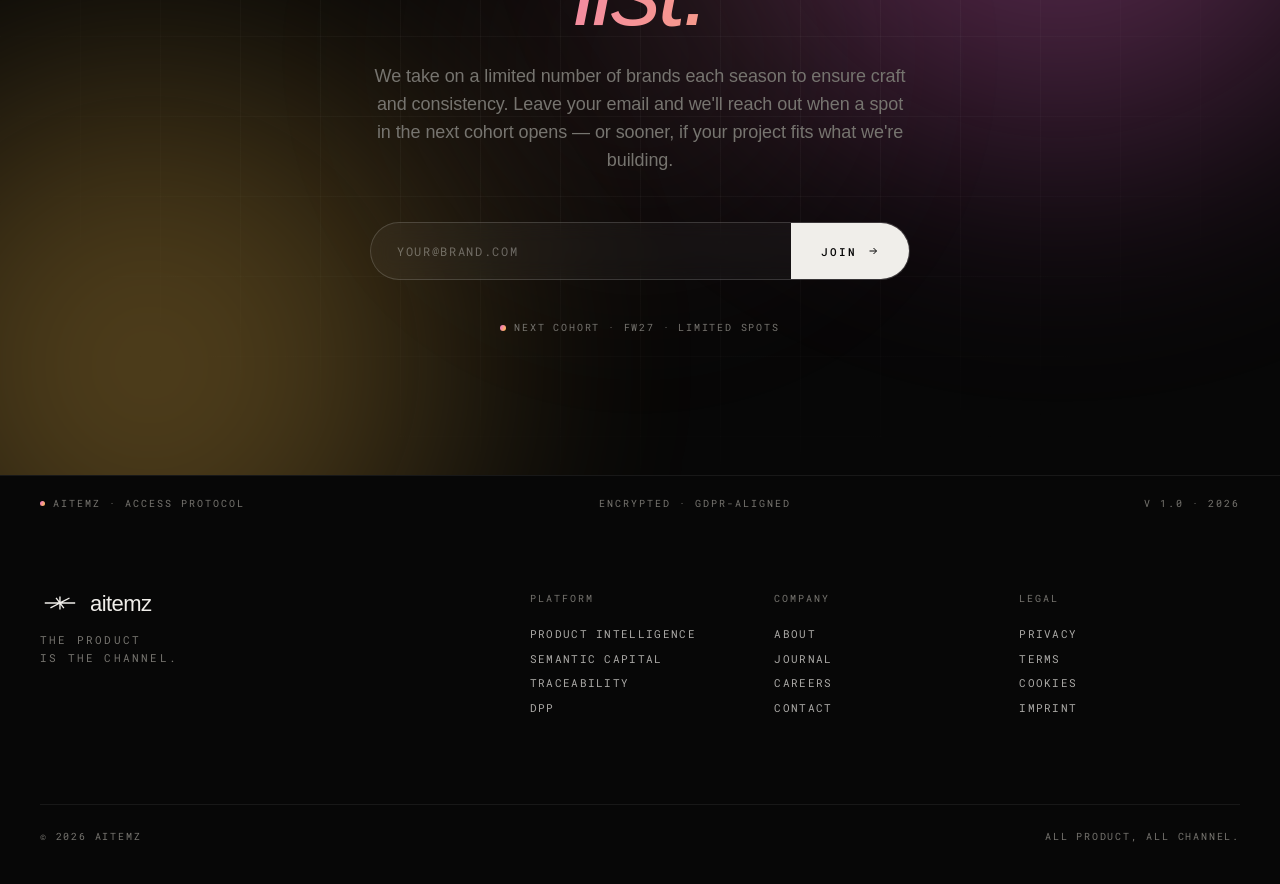
==== commit 240512aa: "Header logo: use exact brand-source SVG Replace the line-drawn asterisk with the actual polygon expo" ====
--- a/index.html
+++ b/index.html
@@ -86,16 +86,13 @@
   </div>
 </div>
 
-<!-- Aitemz mark — asterisk-cross from the brand kit. 5 strokes through 1 center. -->
+<!-- Aitemz mark — exact vector from the brand source (Illustrator export).
+     Single polygon tracing the asterisk silhouette; chamfered terminals on
+     every stroke. ViewBox 500×300 = 5:3 aspect ratio. -->
 <svg width="0" height="0" style="position:absolute" aria-hidden="true">
   <defs>
-    <symbol id="aitm-mark" viewBox="0 0 200 100">
-      <g stroke="currentColor" stroke-width="8" stroke-linecap="butt" fill="none">
-        <line x1="20" y1="50" x2="180" y2="50"/>
-        <line x1="100" y1="20" x2="100" y2="82"/>
-        <line x1="74" y1="22" x2="126" y2="80"/>
-        <line x1="126" y1="22" x2="74" y2="80"/>
-      </g>
+    <symbol id="aitm-mark" viewBox="0 0 500 300">
+      <polygon fill="currentColor" points="259.86 246.69 238.99 246.73 238.97 166.83 111.3 233.41 101.63 214.92 206.75 160.04 21.41 159.99 21.41 139.23 228.31 139.22 182.56 79.68 199.12 66.97 238.93 118.69 238.99 53.38 259.86 53.36 259.88 132.39 387.6 65.79 397.32 84.26 292.18 139.14 477.79 139.23 477.86 159.98 270.62 159.99 316.35 219.5 299.81 232.24 259.9 180.34 259.86 246.69"/>
     </symbol>
   </defs>
 </svg>
@@ -107,11 +104,11 @@
 
 <!-- NAV -->
 <nav id="nav">
-  <a href="#" class="brand">
-    <span class="brand-mark">
+  <a href="#" class="brand" aria-label="Aitemz home">
+    <span class="brand-mark" aria-hidden="true">
       <svg viewBox="0 0 200 100" preserveAspectRatio="xMidYMid meet"><use href="#aitm-mark"/></svg>
     </span>
-    <span class="brand-word">aitemz</span>
+    <span class="brand-word">aitemz<sup class="brand-r" aria-hidden="true">®</sup></span>
   </a>
   <div class="nav-links">
     <a href="#waitlist" class="nav-cta">Request access</a>
@@ -852,7 +849,7 @@
       <span class="brand-mark">
         <svg viewBox="0 0 200 100" preserveAspectRatio="xMidYMid meet"><use href="#aitm-mark"/></svg>
       </span>
-      <span class="w">aitemz</span>
+      <span class="w">aitemz<sup class="brand-r" aria-hidden="true">®</sup></span>
     </div>
     <div class="tag">The product<br>is the channel.</div>
   </div>
--- a/styles.css
+++ b/styles.css
@@ -97,26 +97,39 @@
     border-bottom-color:var(--line);
   }
   .brand{
-    display:flex;align-items:center;gap:12px;
+    display:flex;align-items:center;gap:14px;
     text-decoration:none;color:var(--white);
     line-height:1;
   }
   .brand-mark{
-    width:36px;height:18px;display:inline-flex;align-items:center;justify-content:center;
+    /* 5:3 aspect ratio matches the source SVG viewBox (500×300). */
+    width:40px;height:24px;display:inline-flex;align-items:center;justify-content:center;
     position:relative;
   }
   .brand-mark svg{width:100%;height:100%;display:block;color:var(--white)}
   /* Wordmark — optically centered against the asterisk-cross mark.
-     Mark stroke-width is 8/100 ≈ 8% — that maps to font-weight ~300/350 in
-     Helvetica Neue. We use 350 + a tiny baseline nudge so the visual mass of
+     Mark stroke-width is 9/100 ≈ 9% — that maps to font-weight ~350/400 in
+     Helvetica Neue. We use 400 + a tiny baseline nudge so the visual mass of
      the letters sits on the mark's horizontal axis (cap-height vs x-height
      correction; otherwise the wordmark reads visually higher). */
   .brand-word{
-    font-family:var(--aitemz);font-weight:350;font-size:22px;
-    letter-spacing:-0.025em;text-transform:none;
+    font-family:var(--aitemz);font-weight:400;font-size:23px;
+    letter-spacing:-0.028em;text-transform:none;
     line-height:1;
-    display:inline-block;
+    display:inline-flex;align-items:flex-start;
     transform:translateY(0.06em); /* optical baseline correction */
+  }
+  /* Registered-trademark mark trailing the wordmark — small superscript so it
+     doesn't dominate the lockup but is still visible at typical nav sizes. */
+  .brand-r{
+    font-family:var(--aitemz);
+    font-size:0.42em;
+    font-weight:400;
+    line-height:1;
+    margin-left:2px;
+    transform:translateY(0.1em); /* sit it as a low superscript */
+    color:currentColor;
+    opacity:.85;
   }
   .nav-links{display:flex;gap:32px;align-items:center}
   .nav-link{
@@ -2435,7 +2448,7 @@
     .nav-links .nav-link{display:none}
     .nav-cta{padding:9px 14px;font-size:10px;letter-spacing:.14em;gap:6px}
     .nav-cta::before{width:5px;height:5px}
-    .brand-mark{width:30px;height:15px}
+    .brand-mark{width:34px;height:20px}
     .brand-word{font-size:19px}
 
     /* --- MARQUEE / TICKER ---
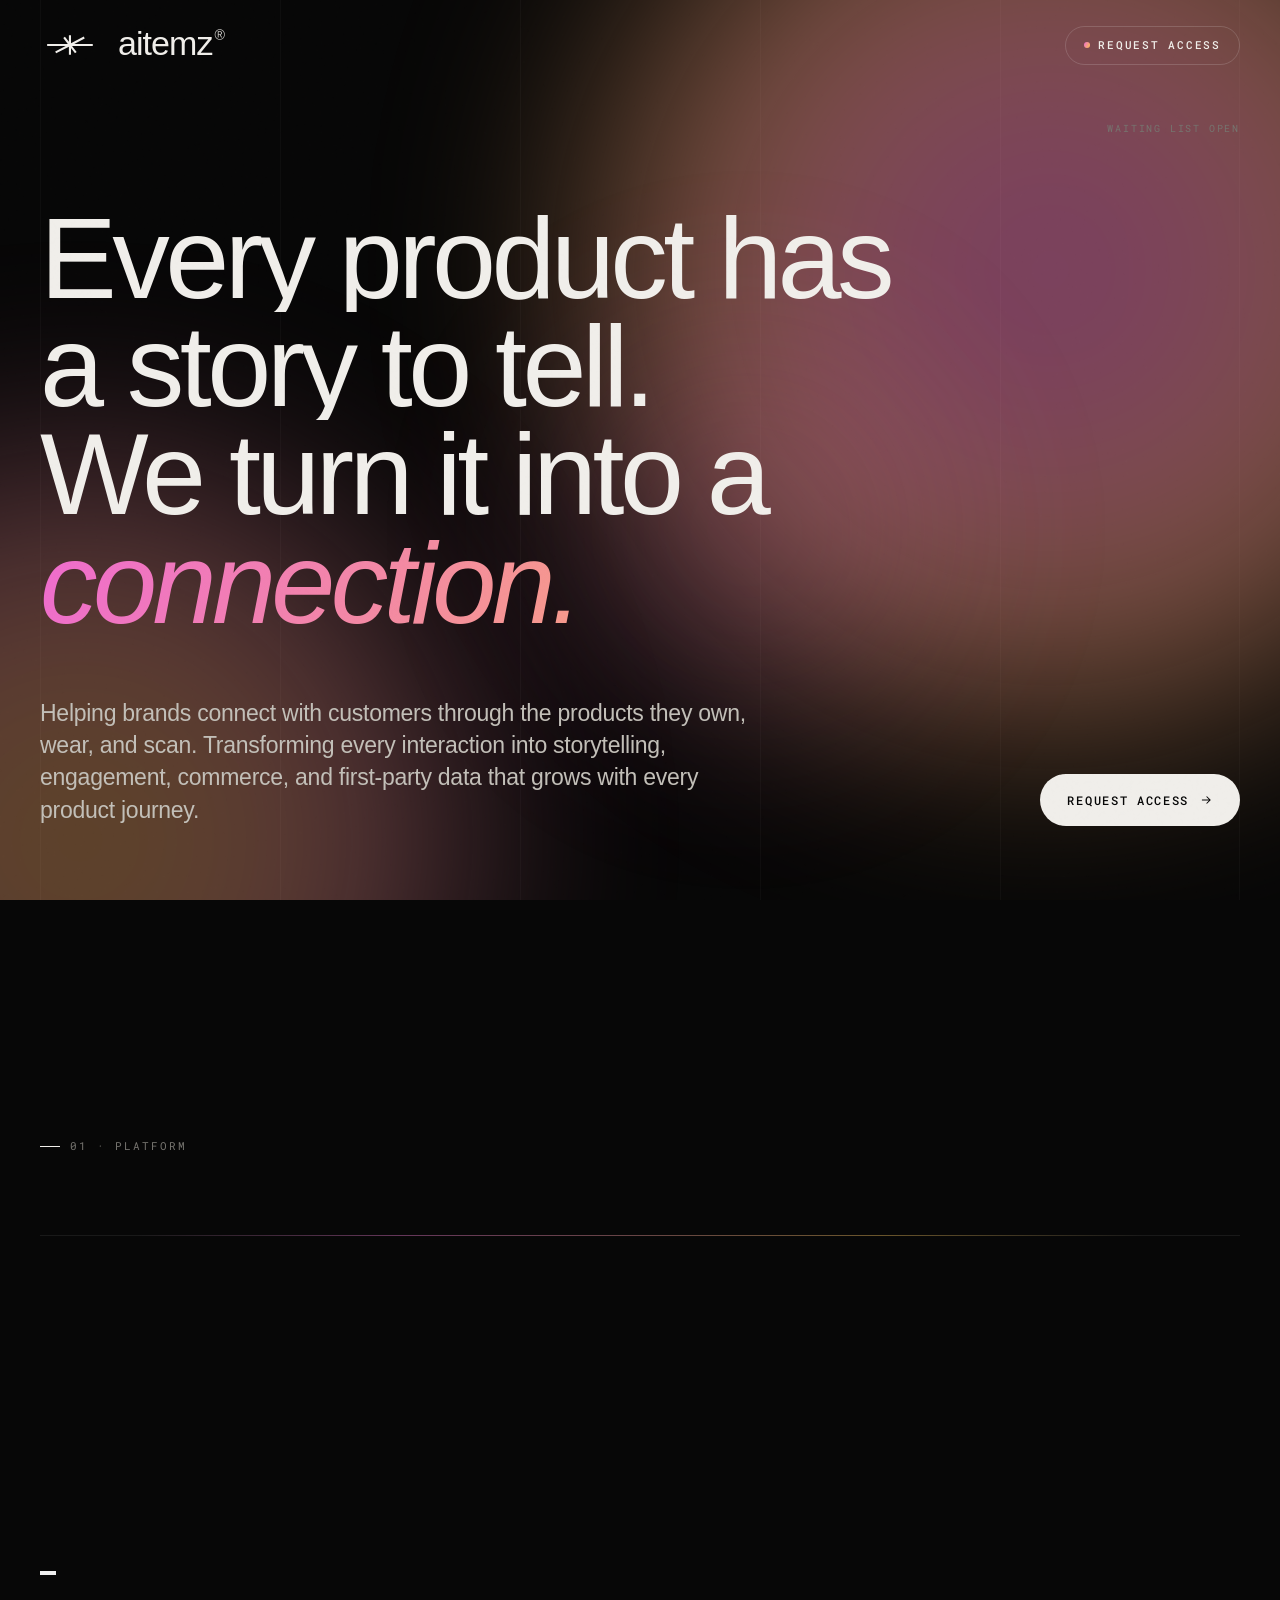
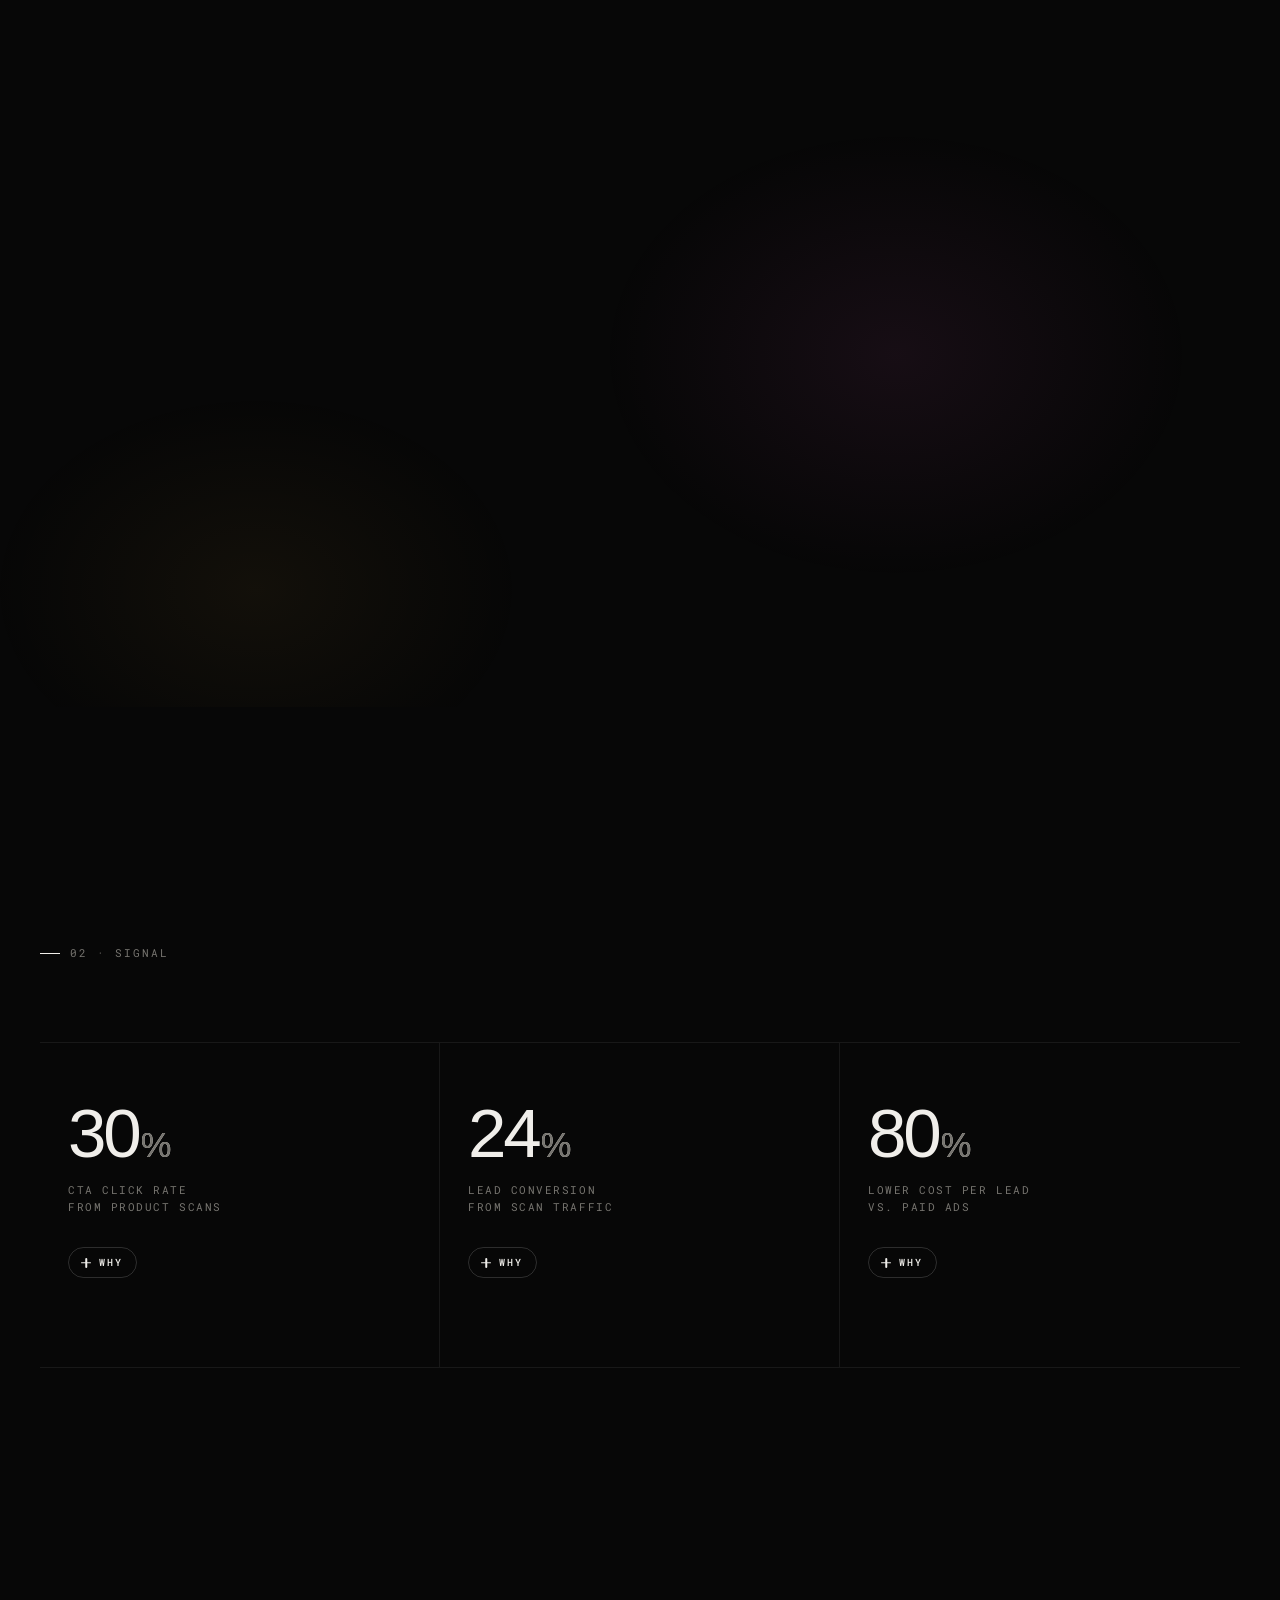
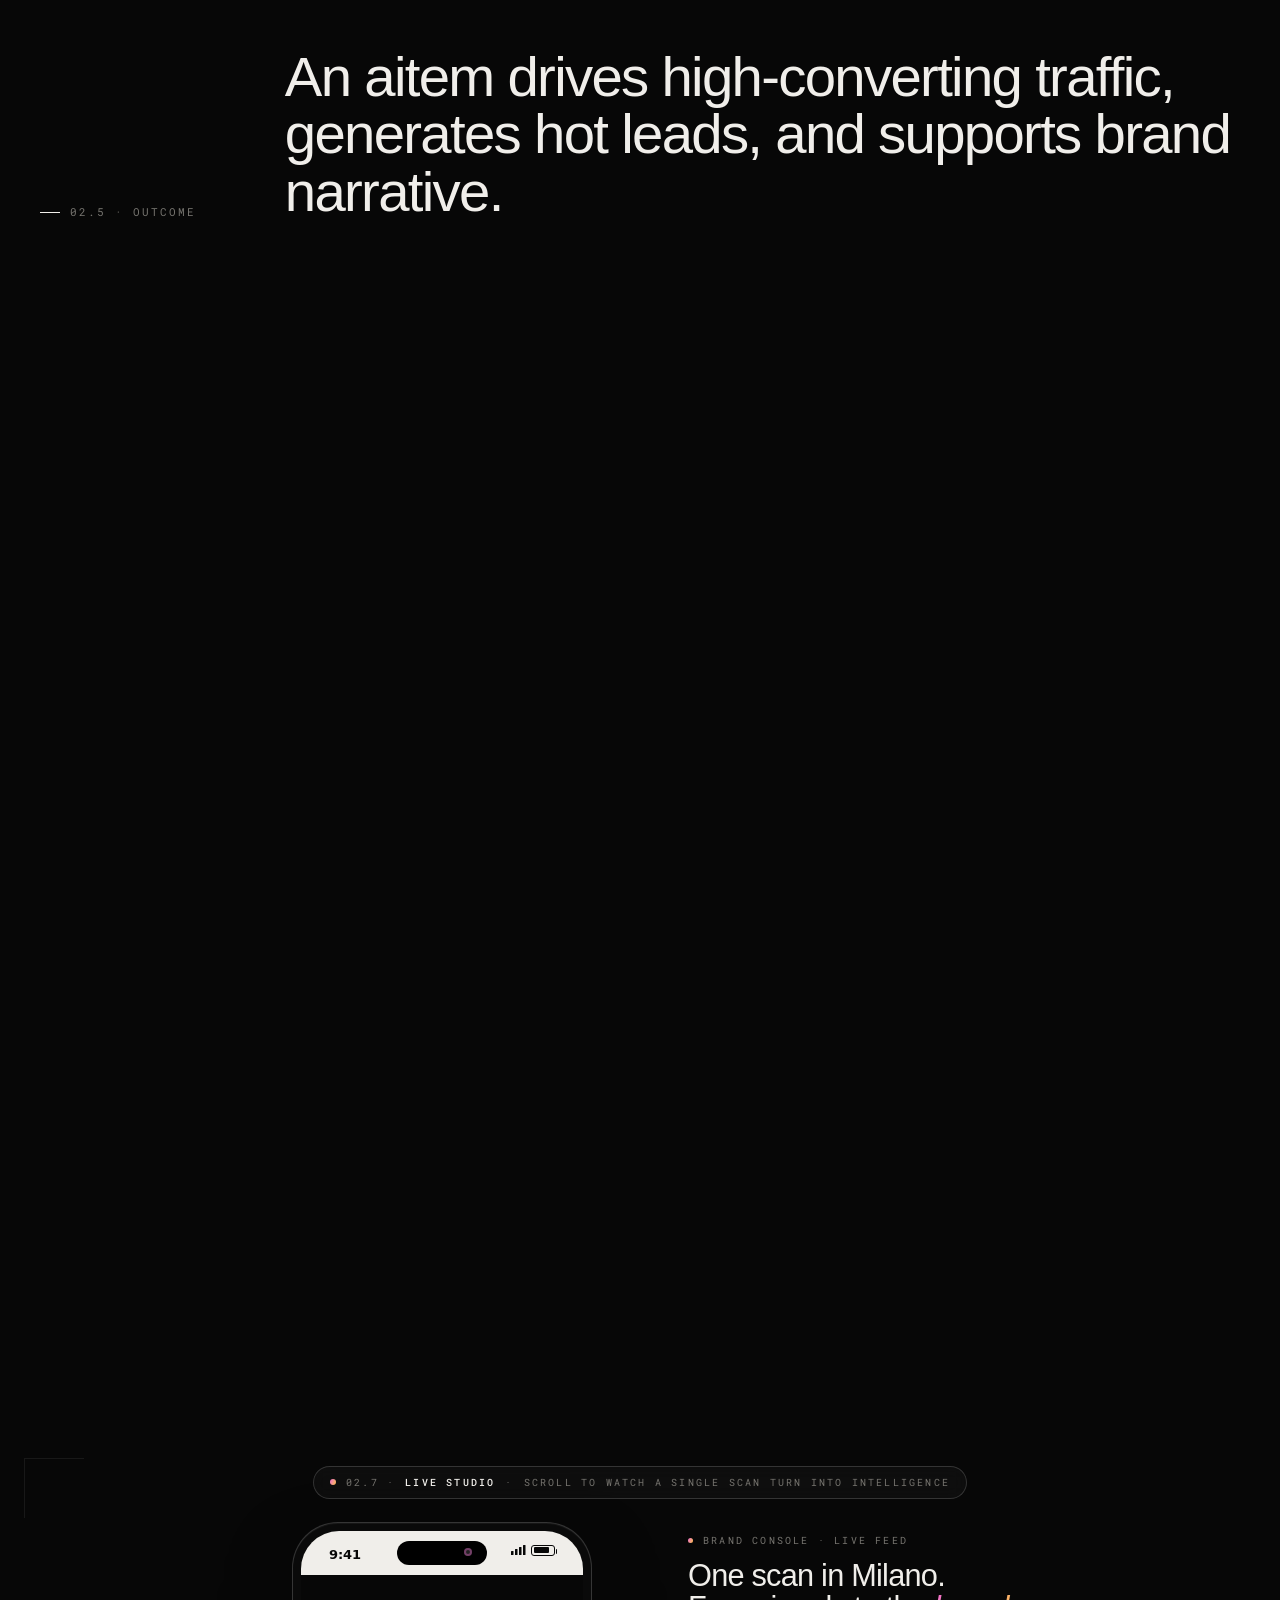
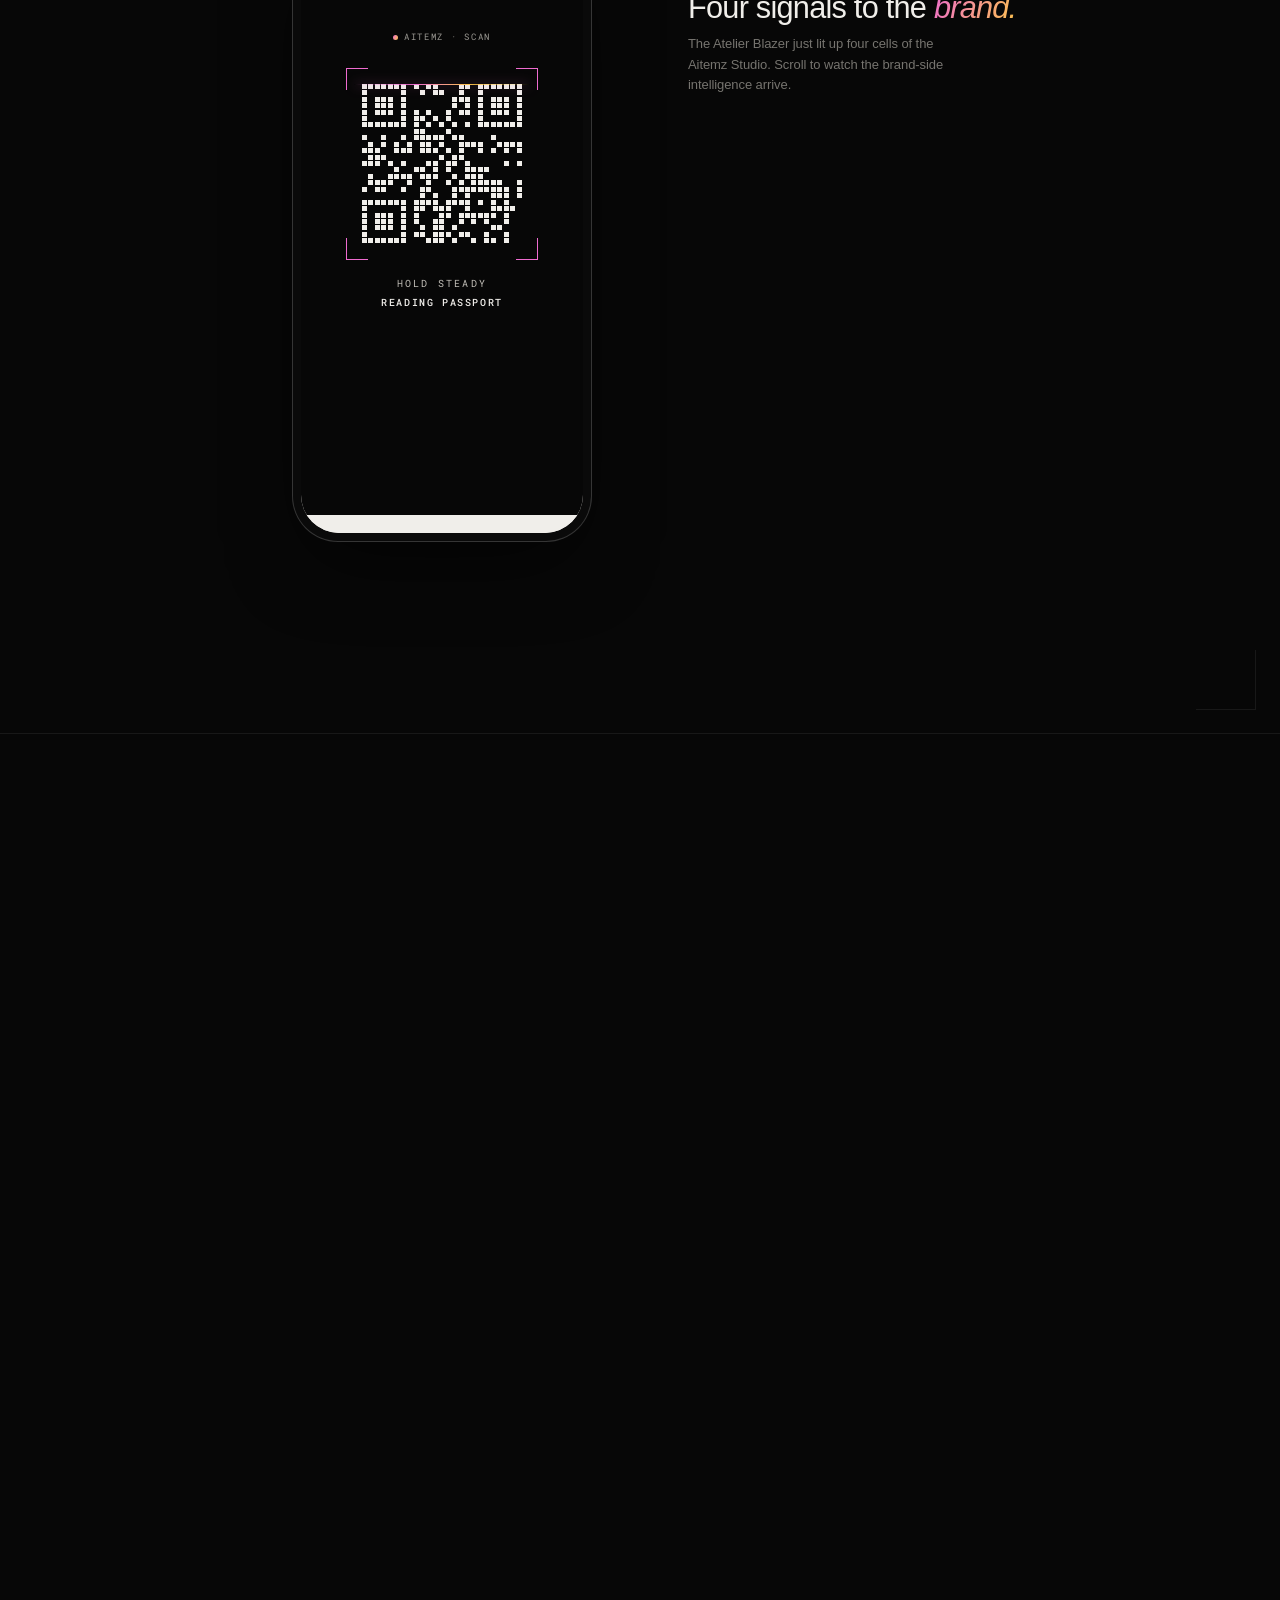
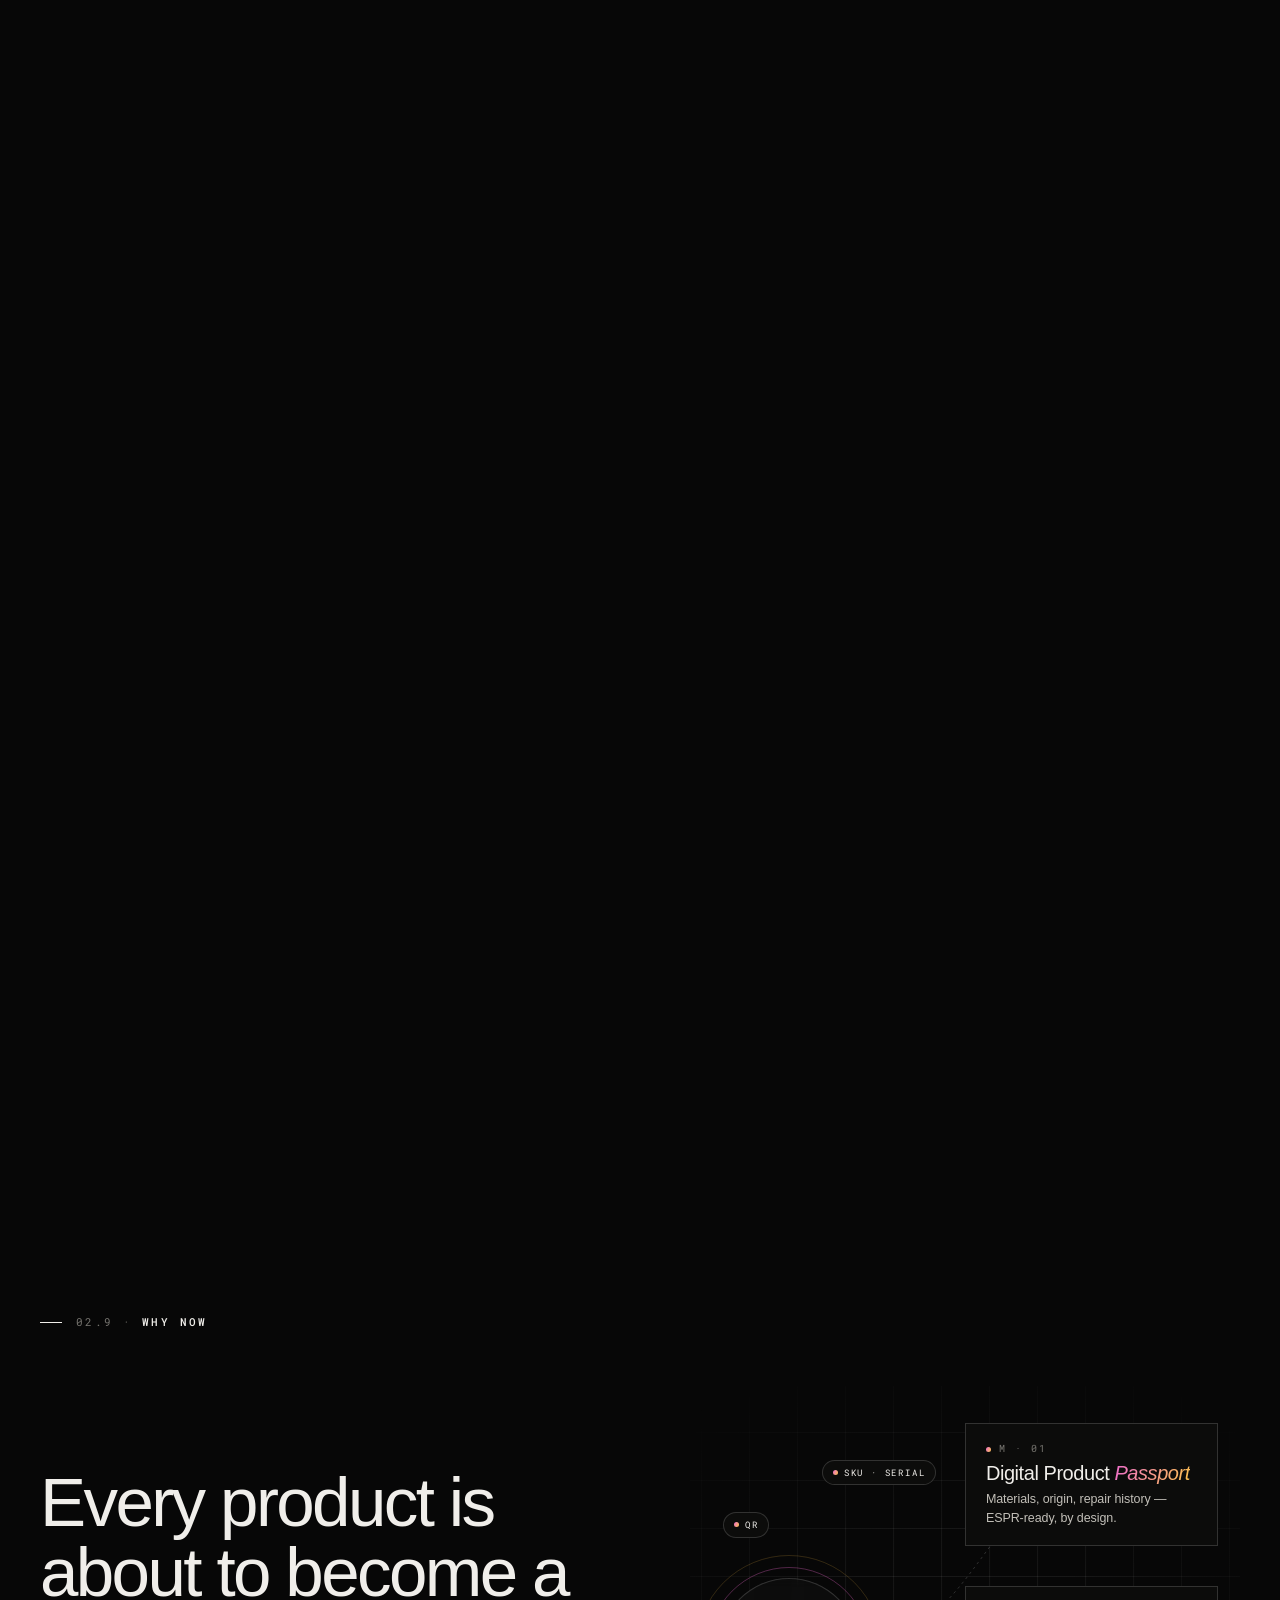
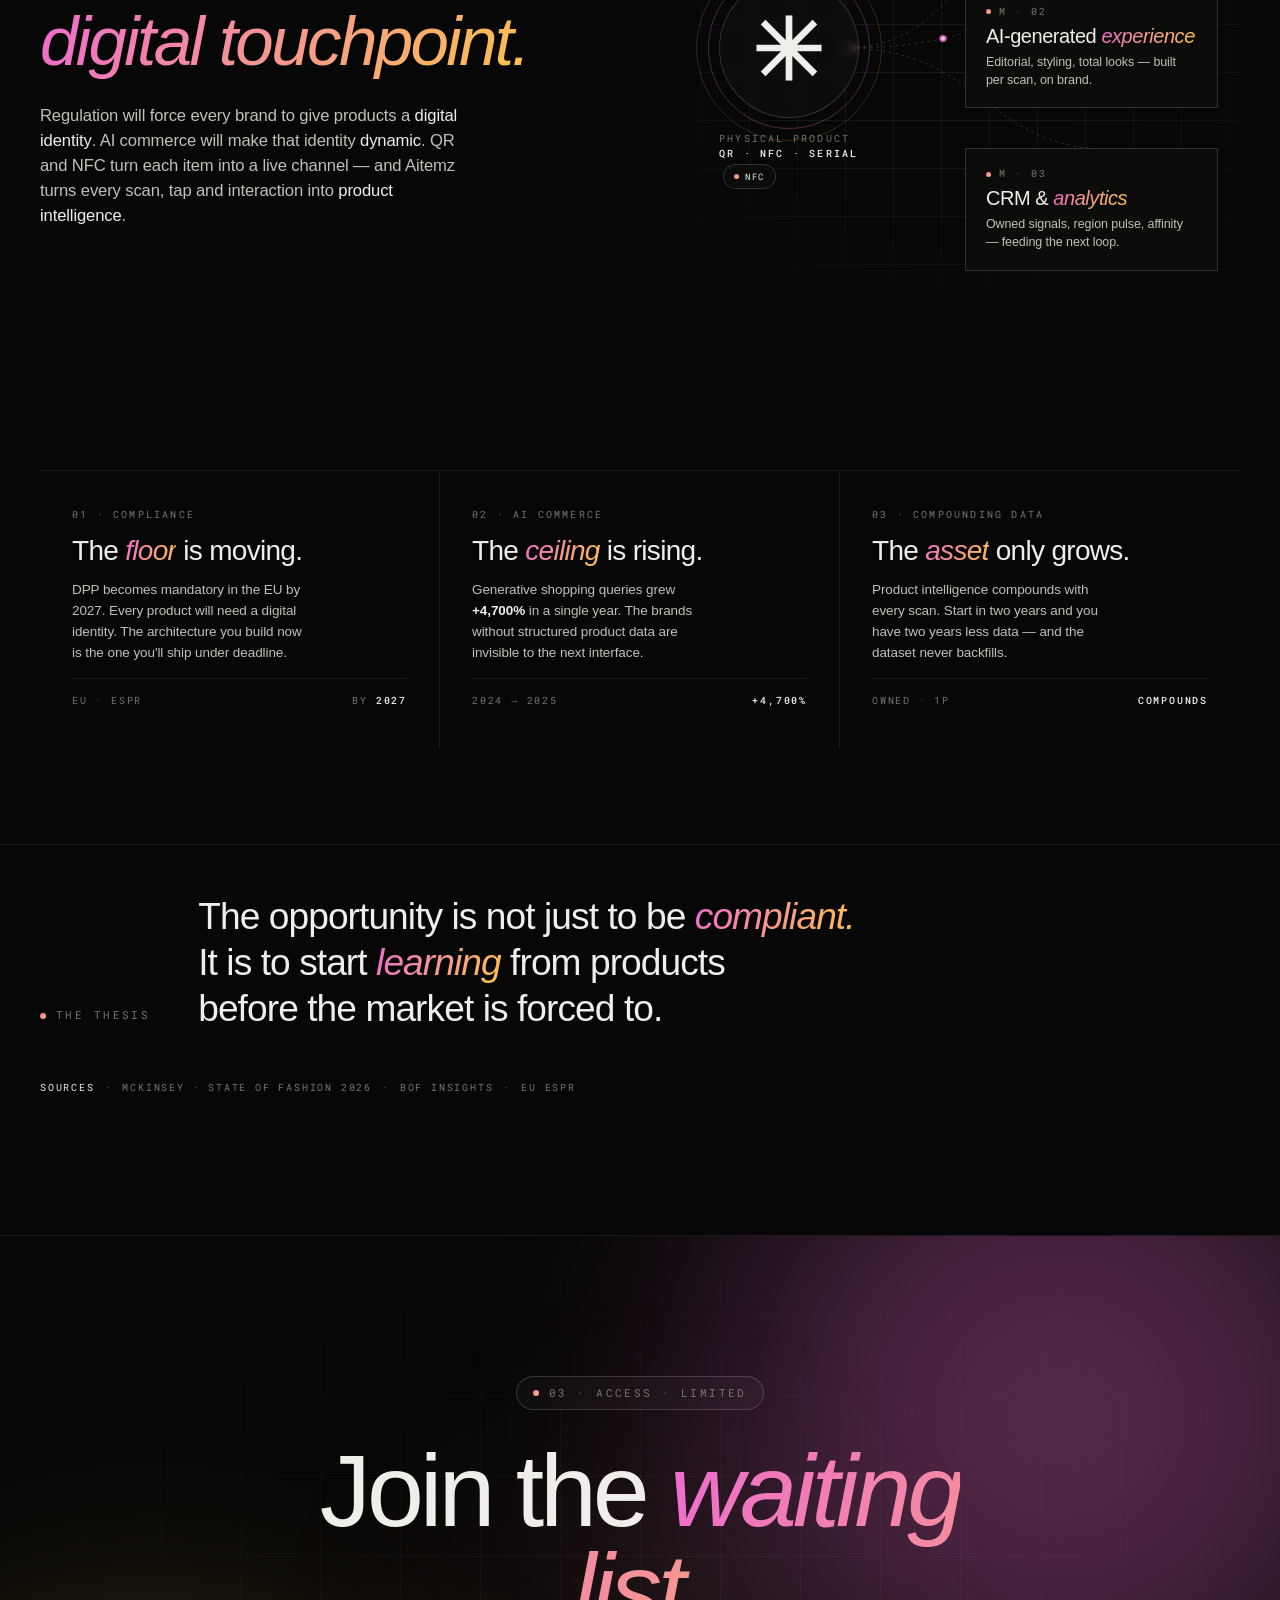
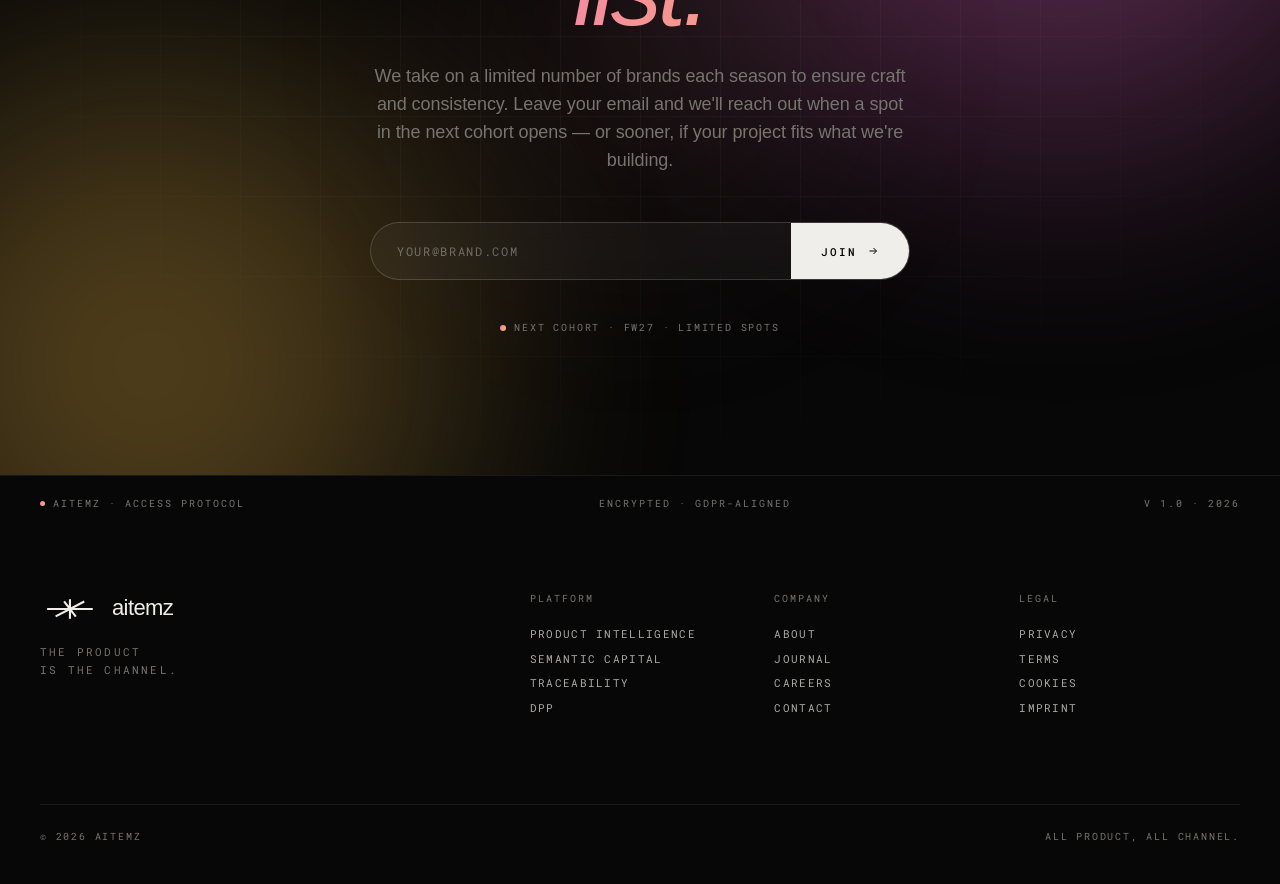
==== commit 221ad60c: "Mobile studio: positional lock + full-height phone - Phone-wrap is now 100svh tall — phone fills the" ====
--- a/index.html
+++ b/index.html
@@ -395,7 +395,7 @@
   <div class="studio-stage">
     <span class="studio-eyebrow">
       <span class="d"></span>
-      02.7 · <b>Live Studio</b> · scroll to watch a single scan turn into intelligence
+      02.7 · <b>Live Studio</b> · <span class="eyebrow-tail">scroll to watch a single scan turn into intelligence</span>
     </span>
 
     <div class="studio-phone-wrap">
--- a/styles.css
+++ b/styles.css
@@ -30,6 +30,13 @@
 
   *,*::before,*::after{margin:0;padding:0;box-sizing:border-box}
   html{scroll-behavior:smooth;overflow-x:clip;max-width:100%}
+  /* Studio scroll-hijack lock: total scroll freeze for both axes plus
+     touch-action:none so iOS Safari doesn't keep handing scroll to native. */
+  html.studio-locked,html.studio-locked body{
+    overflow:hidden !important;
+    touch-action:none !important;
+    overscroll-behavior:none;
+  }
   /* anchor offset so jump targets clear the fixed nav + sticky ticker */
   section[id], header[id]{scroll-margin-top:var(--sticky-offset, 130px)}
   body{
@@ -85,40 +92,55 @@
   /* ---------- NAV ---------- */
   nav{
     position:fixed;top:0;left:0;right:0;z-index:100;
-    padding:22px 40px;
+    padding:26px 40px;
     display:flex;justify-content:space-between;align-items:center;
-    transition:background .4s, border-color .4s, backdrop-filter .4s;
+    transition:
+      padding .45s cubic-bezier(.4,.0,.2,1),
+      background .4s, border-color .4s, backdrop-filter .4s;
     border-bottom:1px solid transparent;
   }
   nav.scrolled{
+    padding:14px 40px;
     background:rgba(21,21,21,0.86);
     backdrop-filter:blur(10px);
     -webkit-backdrop-filter:blur(10px);
     border-bottom-color:var(--line);
   }
   .brand{
-    display:flex;align-items:center;gap:14px;
+    display:flex;align-items:center;gap:18px;
     text-decoration:none;color:var(--white);
     line-height:1;
-  }
+    /* Smooth lockup shrink on scroll. transform-origin top-left so the
+       lockup contracts toward the corner instead of drifting inward. */
+    transform-origin:left center;
+    transition:gap .45s cubic-bezier(.4,.0,.2,1);
+  }
+  nav.scrolled .brand{gap:14px}
   .brand-mark{
-    /* 5:3 aspect ratio matches the source SVG viewBox (500×300). */
-    width:40px;height:24px;display:inline-flex;align-items:center;justify-content:center;
+    /* 5:3 aspect ratio matches the source SVG viewBox (500×300).
+       Larger at rest, contracts to nav-size on scroll. */
+    width:60px;height:36px;
+    display:inline-flex;align-items:center;justify-content:center;
     position:relative;
-  }
+    transition:width .45s cubic-bezier(.4,.0,.2,1), height .45s cubic-bezier(.4,.0,.2,1);
+  }
+  nav.scrolled .brand-mark{width:40px;height:24px}
   .brand-mark svg{width:100%;height:100%;display:block;color:var(--white)}
-  /* Wordmark — optically centered against the asterisk-cross mark.
-     Mark stroke-width is 9/100 ≈ 9% — that maps to font-weight ~350/400 in
-     Helvetica Neue. We use 400 + a tiny baseline nudge so the visual mass of
-     the letters sits on the mark's horizontal axis (cap-height vs x-height
-     correction; otherwise the wordmark reads visually higher). */
+  /* Wordmark — optically aligned so the x-height MIDDLE of the lowercase
+     letters sits on the mark's horizontal bar (same axis = unified lockup).
+     Default flexbox align-items:center pairs the boxes' geometric centers,
+     but the text box center sits slightly ABOVE the x-height middle (cap +
+     descender lift the box top), so we nudge the wordmark UP a hair to put
+     the visual mass on-axis. */
   .brand-word{
-    font-family:var(--aitemz);font-weight:400;font-size:23px;
+    font-family:var(--aitemz);font-weight:400;font-size:34px;
     letter-spacing:-0.028em;text-transform:none;
     line-height:1;
     display:inline-flex;align-items:flex-start;
-    transform:translateY(0.06em); /* optical baseline correction */
-  }
+    transform:translateY(-0.05em); /* lift to align x-height with mark bar */
+    transition:font-size .45s cubic-bezier(.4,.0,.2,1);
+  }
+  nav.scrolled .brand-word{font-size:23px}
   /* Registered-trademark mark trailing the wordmark — small superscript so it
      doesn't dominate the lockup but is still visible at typical nav sizes. */
   .brand-r{
@@ -413,8 +435,9 @@
     border-bottom:1px solid var(--line);
     padding:18px 0;
     position:sticky;
-    /* nav is ~62px tall (22px padding + 18px content) — match it */
-    top:62px;
+    /* Stick flush against the bottom of the (contracted) nav.
+       --nav-h is set in JS and updates on scroll/resize. */
+    top:var(--nav-h, 62px);
     z-index:90;            /* below nav (z:100), above page content */
     background:rgba(7,7,7,0.92);
     backdrop-filter:blur(10px);
@@ -1605,21 +1628,34 @@
     }
     .studio-stage::before,.studio-stage::after{display:none}
 
+    /* Eyebrow floats as a small chip just below the contracted nav.
+       Position:fixed so it stays glued to the viewport while the lock is
+       engaged and the page-scroll is frozen. */
     .studio-eyebrow{
-      position:relative;top:auto;left:auto;transform:none;
-      margin:18px auto 14px;
+      position:fixed;
+      top:calc(var(--nav-h, 56px) + 10px);left:50%;transform:translateX(-50%);
+      margin:0;
       white-space:nowrap;text-align:center;
-      font-size:9px;letter-spacing:.08em;padding:7px 18px;
-      z-index:5;
-    }
-    .studio-progress{display:block;position:relative;margin-top:0}
-
-    /* Phone area — fills the viewport minus the eyebrow. */
+      font-size:9px;letter-spacing:.08em;padding:6px 14px;
+      z-index:90;
+      background:rgba(7,7,7,0.7);
+      backdrop-filter:blur(10px);-webkit-backdrop-filter:blur(10px);
+      opacity:0;pointer-events:none;
+      transition:opacity .3s ease;
+    }
+    /* Trim the long tail on mobile — only show the lead label */
+    .studio-eyebrow .eyebrow-tail{display:none}
+    /* Only show the eyebrow chip while the studio is the active lock target */
+    html.studio-locked .studio-eyebrow{opacity:1}
+    .studio-progress{display:block;position:relative;margin-top:0;z-index:9}
+
+    /* Phone area — FULL viewport height. The phone-wrap is the lock anchor:
+       when its top reaches viewport top, the page-scroll hijack engages. */
     .studio-phone-wrap{
       position:relative;
       width:100%;
-      height:calc(100svh - 90px);
-      min-height:520px;
+      height:100svh;
+      min-height:600px;
       display:flex;align-items:center;justify-content:center;
       padding:0;
       transition:none;
@@ -1630,9 +1666,10 @@
       transform:none;opacity:1;pointer-events:auto;
     }
     .studio-phone{
-      width:min(380px, 96vw);
-      height:min(820px, calc(100svh - 100px));
-      max-height:calc(100svh - 100px);
+      /* Almost full-bleed phone — fills the viewport with a slim border */
+      width:min(420px, 96vw);
+      height:min(900px, calc(100svh - 32px));
+      max-height:calc(100svh - 32px);
     }
     .studio-phone::before{width:90px;height:26px;border-radius:14px;top:20px}
     .studio-phone::after{top:26px;width:8px;height:8px;margin-right:-32px}
@@ -2355,8 +2392,8 @@
   }
   footer > *{position:relative;z-index:1}
   .foot-brand{grid-column:1 / span 2}
-  .foot-brand .mark{display:flex;align-items:center;gap:10px;margin-bottom:16px;line-height:1}
-  .foot-brand .mark .w{font-family:var(--aitemz);font-weight:350;font-size:22px;letter-spacing:-0.025em;text-transform:none;color:var(--white);line-height:1;display:inline-block;transform:translateY(0.06em)}
+  .foot-brand .mark{display:flex;align-items:center;gap:12px;margin-bottom:16px;line-height:1}
+  .foot-brand .mark .w{font-family:var(--aitemz);font-weight:400;font-size:22px;letter-spacing:-0.028em;text-transform:none;color:var(--white);line-height:1;display:inline-flex;align-items:flex-start;transform:translateY(-0.05em)}
   .foot-brand .tag{
     font-family:var(--mono);font-size:11px;letter-spacing:.2em;
     text-transform:uppercase;color:var(--grey-60);
@@ -2448,8 +2485,10 @@
     .nav-links .nav-link{display:none}
     .nav-cta{padding:9px 14px;font-size:10px;letter-spacing:.14em;gap:6px}
     .nav-cta::before{width:5px;height:5px}
-    .brand-mark{width:34px;height:20px}
-    .brand-word{font-size:19px}
+    .brand-mark{width:50px;height:30px}
+    .brand-word{font-size:26px}
+    nav.scrolled .brand-mark{width:34px;height:20px}
+    nav.scrolled .brand-word{font-size:19px}
 
     /* --- MARQUEE / TICKER ---
        Slow it down, drop padding, make sure it stays sticky under the nav. */
@@ -2833,8 +2872,12 @@
      Last-mile tuning for narrow viewports (iPhone SE, small Androids).
   ============================================================ */
   @media (max-width:420px){
-    nav{padding:12px 16px}
-    .brand-word{font-size:17px}
+    nav{padding:16px 16px}
+    nav.scrolled{padding:10px 16px}
+    .brand-word{font-size:22px}
+    nav.scrolled .brand-word{font-size:17px}
+    .brand-mark{width:42px;height:25px}
+    nav.scrolled .brand-mark{width:30px;height:18px}
     .nav-cta{padding:8px 12px;font-size:9.5px}
     /* hide the leading dot on the CTA — it eats too much space at this width */
     .nav-cta::before{display:none}
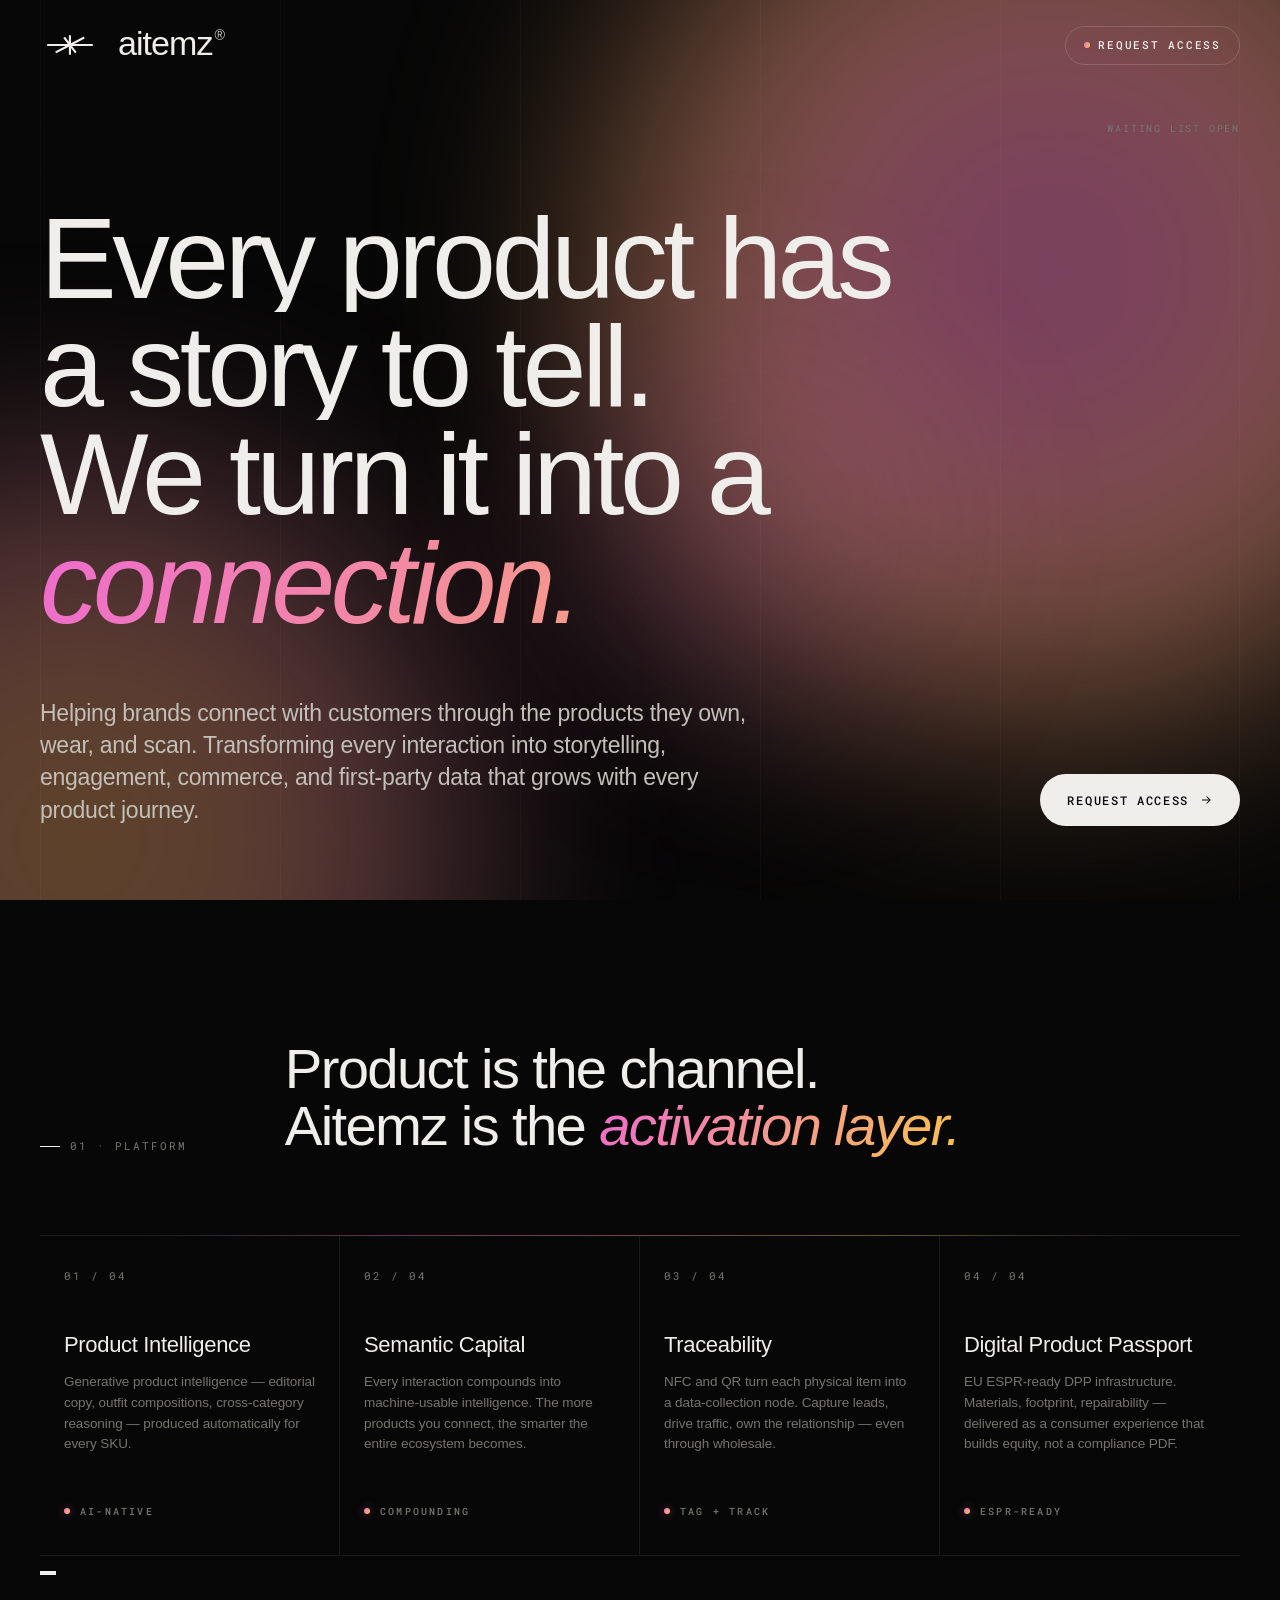
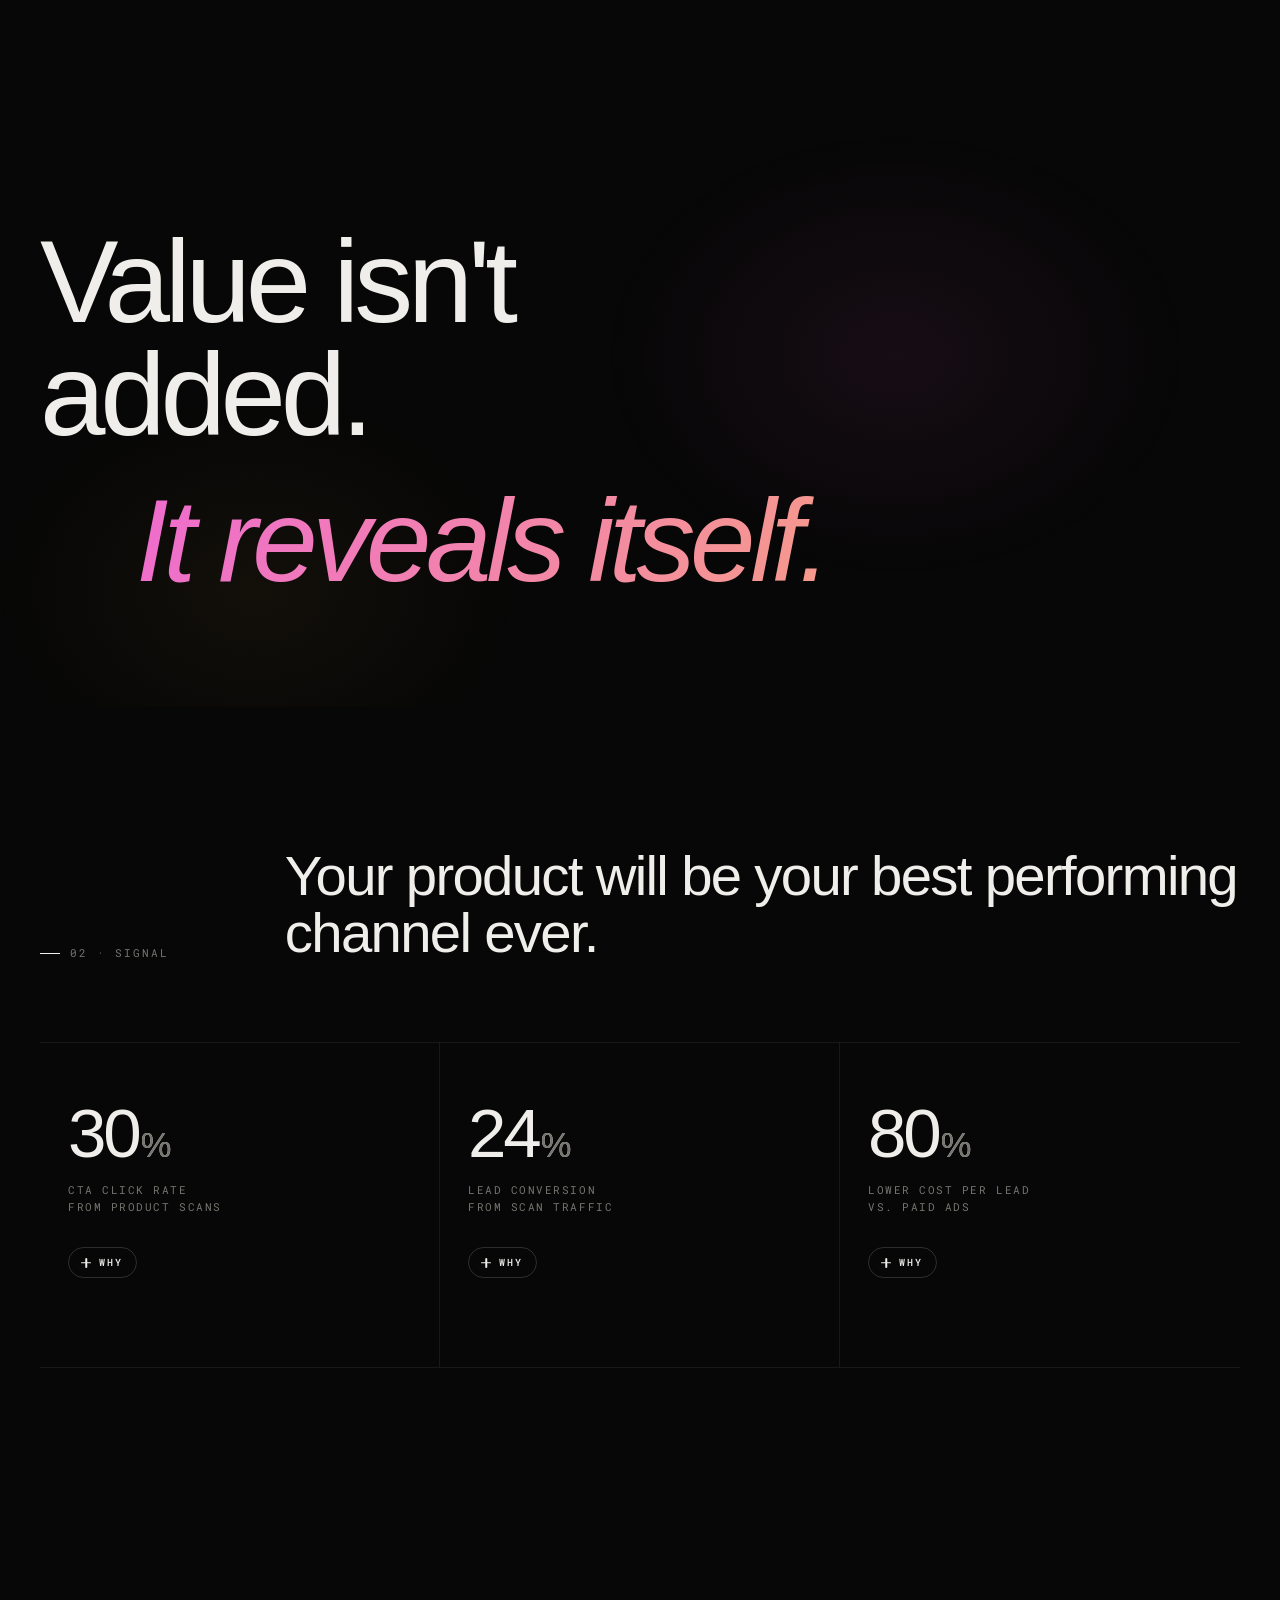
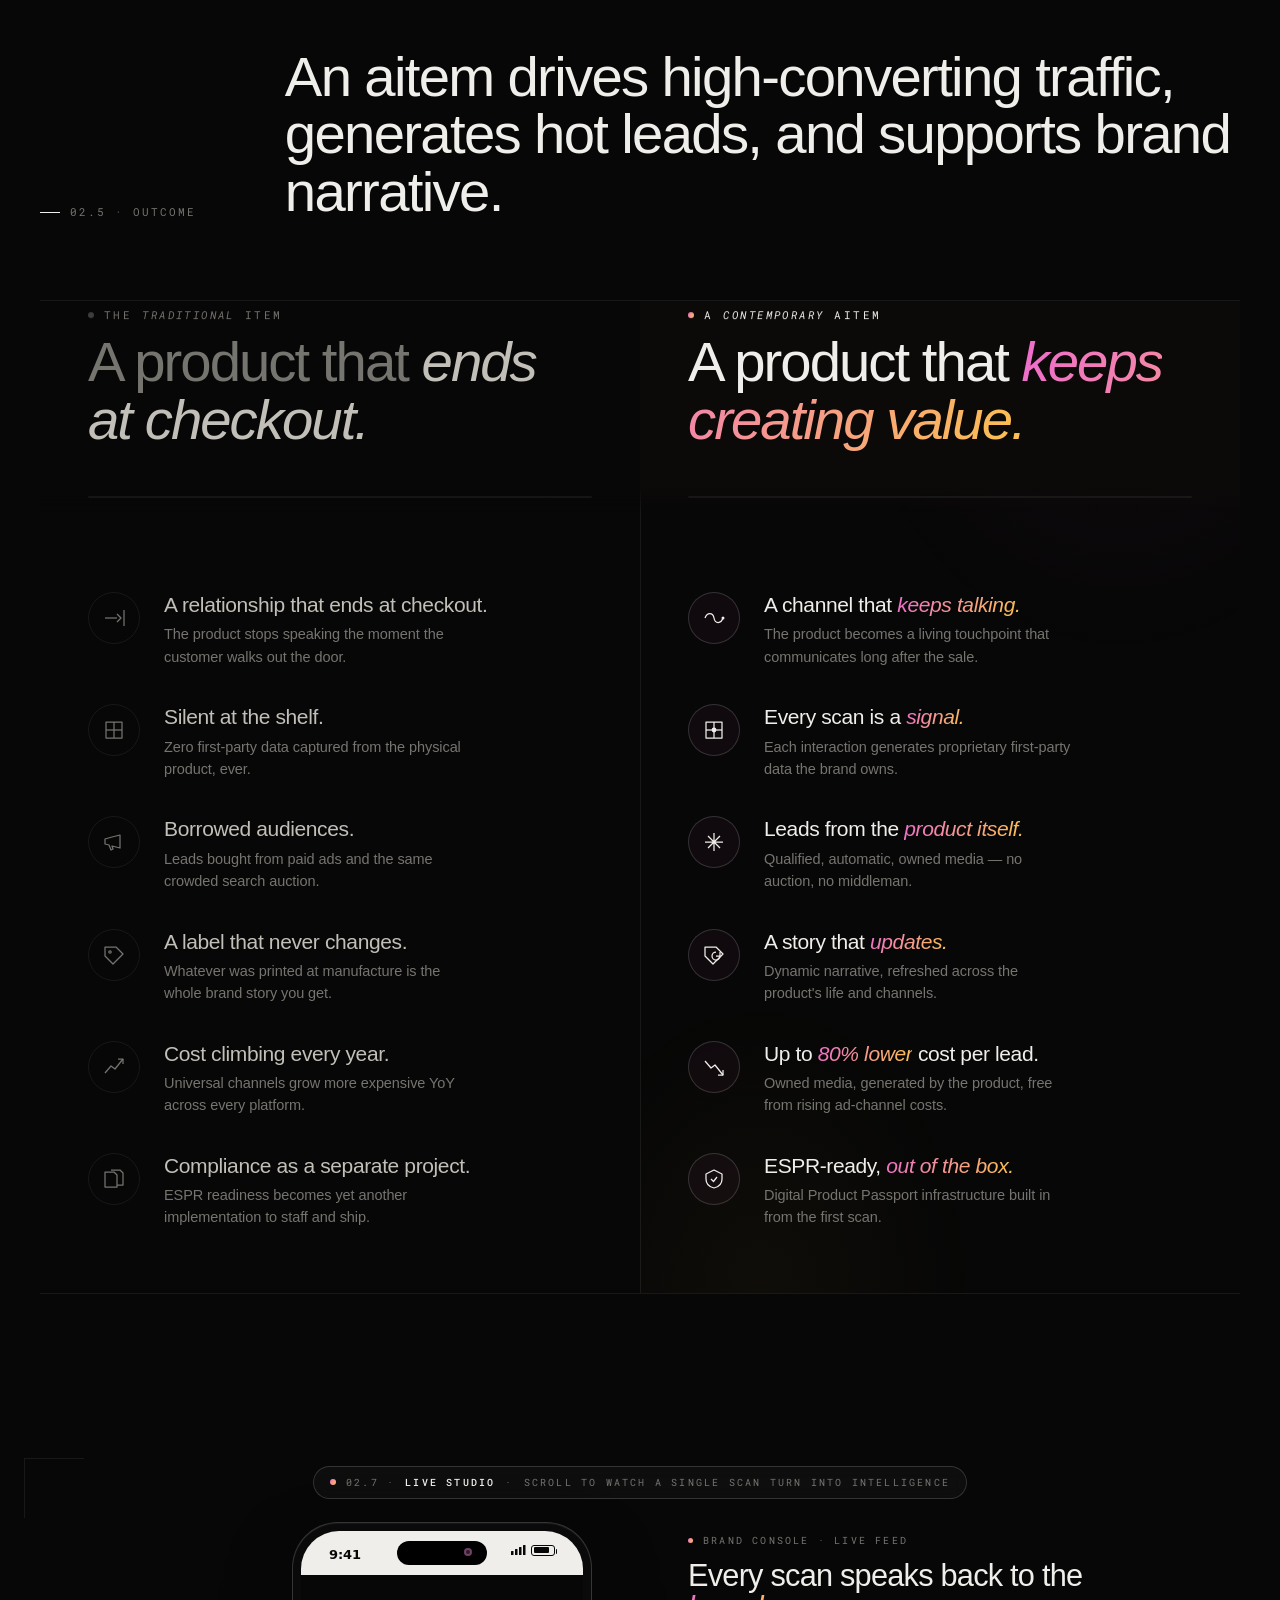
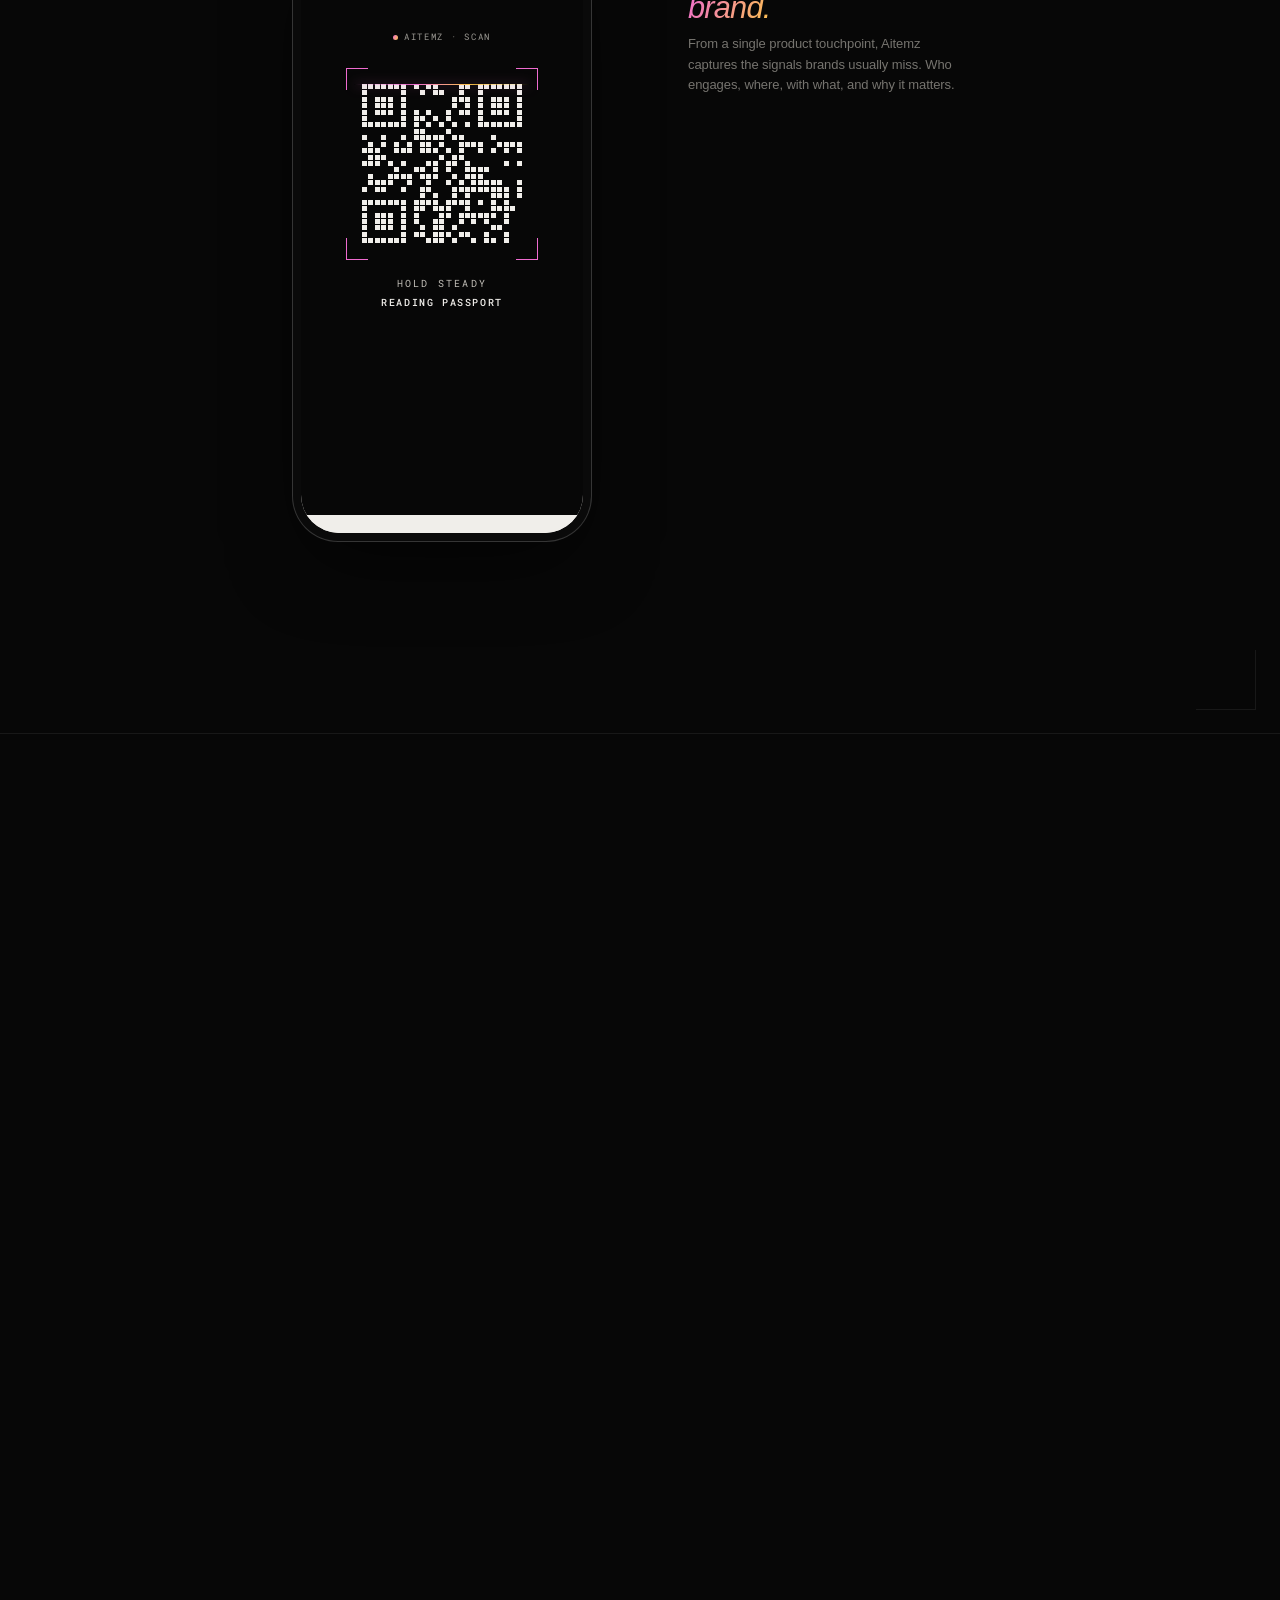
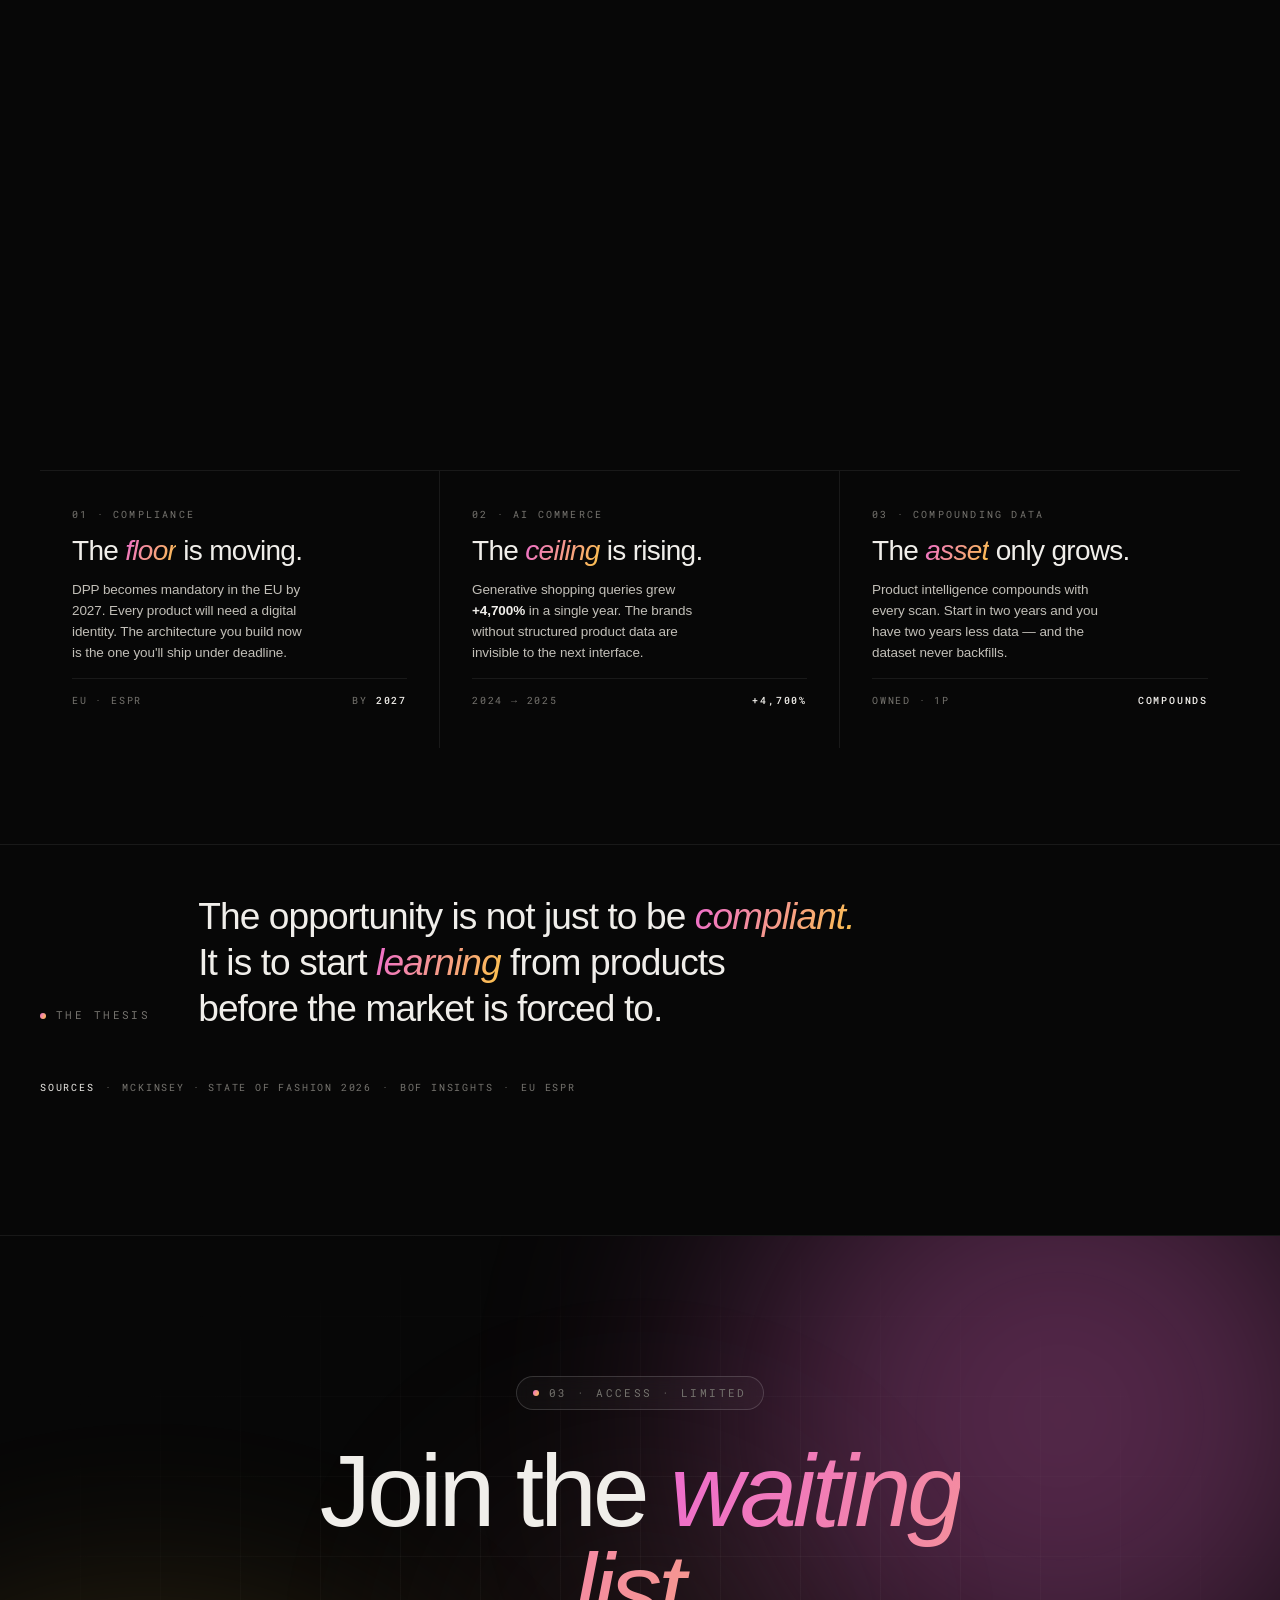
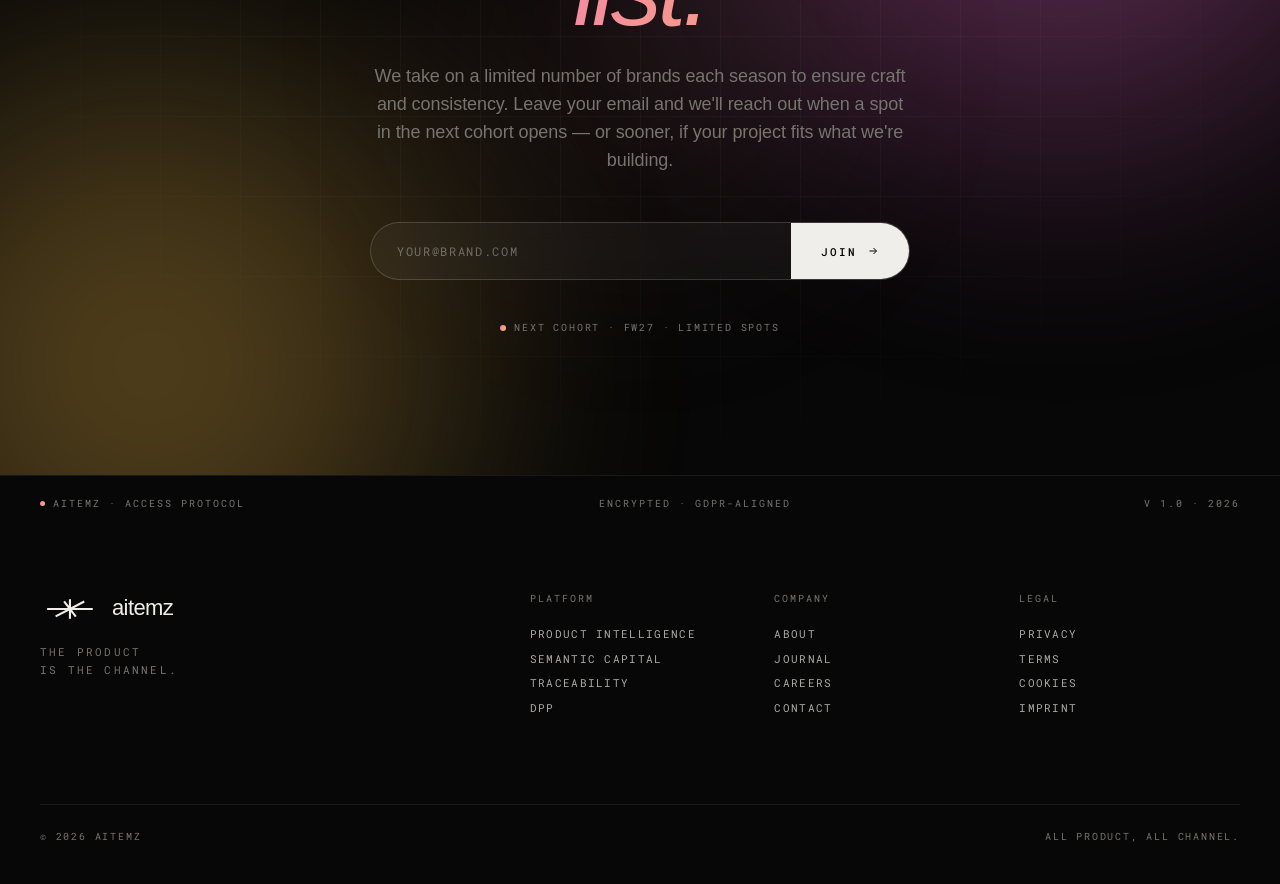
==== commit eafc113a: "Update cards intro copy Replace "One scan in Milano. Four signals to the brand." with the more unive" ====
--- a/index.html
+++ b/index.html
@@ -567,8 +567,8 @@
     <div class="studio-cards">
       <div class="studio-cards-intro">
         <span class="lbl"><span class="d"></span>Brand console · live feed</span>
-        <h3>One scan in Milano.<br>Four signals to the <em>brand.</em></h3>
-        <p>The Atelier Blazer just lit up four cells of the Aitemz Studio. Scroll to watch the brand-side intelligence arrive.</p>
+        <h3>Every scan speaks back to the <em>brand.</em></h3>
+        <p>From a single product touchpoint, Aitemz captures the signals brands usually miss. Who engages, where, with what, and why it matters.</p>
       </div>
 
       <div class="studio-card-deck" id="studioCards">
--- a/styles.css
+++ b/styles.css
@@ -30,13 +30,6 @@
 
   *,*::before,*::after{margin:0;padding:0;box-sizing:border-box}
   html{scroll-behavior:smooth;overflow-x:clip;max-width:100%}
-  /* Studio scroll-hijack lock: total scroll freeze for both axes plus
-     touch-action:none so iOS Safari doesn't keep handing scroll to native. */
-  html.studio-locked,html.studio-locked body{
-    overflow:hidden !important;
-    touch-action:none !important;
-    overscroll-behavior:none;
-  }
   /* anchor offset so jump targets clear the fixed nav + sticky ticker */
   section[id], header[id]{scroll-margin-top:var(--sticky-offset, 130px)}
   body{
@@ -1401,7 +1394,13 @@
     display:flex;align-items:center;justify-content:center;
     padding:6px;
   }
-  .ph-carousel .ph-c-item svg{max-width:100%;max-height:100%;display:block}
+  /* Explicit width/height — some mobile browsers collapse inline SVGs to
+     0×0 when only max-* constraints are set without intrinsic dimensions.
+     Aspect ratio is preserved via the viewBox attribute. */
+  .ph-carousel .ph-c-item svg{
+    width:100%;height:100%;display:block;
+    object-fit:contain;
+  }
 
   /* SCREEN 4 — claim your aitem */
   .ph-claim{
@@ -1613,60 +1612,50 @@
     .studio-cards-intro h3{font-size:30px}
   }
   @media (max-width:780px){
-    /* MOBILE STUDIO — scroll-hijack approach.
-       The phone fills the viewport; when it enters full view the page scroll
-       locks and wheel / touch events drive the internal phone tape instead.
-       Once the tape reaches the bottom, page scroll unlocks and the user
-       continues into the analytics cards which sit in normal flow below. */
-    .studio-scroll{height:auto;background:none}
+    /* MOBILE STUDIO — same pattern as desktop: tall scroll container with a
+       sticky stage. Native page scroll drives the tape (no hijack), so iOS
+       momentum scroll works naturally and the experience is a seamless
+       continuation of the rest of the page scroll.
+
+       Two phases inside the sticky stage, swapped by a `.phase-cards` class
+       set in JS once tape is exhausted:
+         Phase 1 (progress 0 → 0.5): phone fills the stage, tape scrolls.
+         Phase 2 (progress 0.5 → 1): phone slides up out of view, cards slide
+                                     up from below into the stage. */
+    .studio-scroll{height:500svh;background:var(--black)}
     .studio-stage{
-      position:relative;top:auto;
-      height:auto;min-height:auto;
-      display:flex;flex-direction:column;align-items:center;
+      position:sticky;top:0;
+      height:100svh;min-height:600px;
+      display:block;
       padding:0 14px;
-      overflow:visible;
+      overflow:hidden;
     }
     .studio-stage::before,.studio-stage::after{display:none}
 
-    /* Eyebrow floats as a small chip just below the contracted nav.
-       Position:fixed so it stays glued to the viewport while the lock is
-       engaged and the page-scroll is frozen. */
+    /* Eyebrow floats as a small chip just below the contracted nav. */
     .studio-eyebrow{
-      position:fixed;
-      top:calc(var(--nav-h, 56px) + 10px);left:50%;transform:translateX(-50%);
+      position:absolute;top:14px;left:50%;transform:translateX(-50%);
       margin:0;
       white-space:nowrap;text-align:center;
       font-size:9px;letter-spacing:.08em;padding:6px 14px;
-      z-index:90;
+      z-index:10;
       background:rgba(7,7,7,0.7);
       backdrop-filter:blur(10px);-webkit-backdrop-filter:blur(10px);
-      opacity:0;pointer-events:none;
-      transition:opacity .3s ease;
-    }
-    /* Trim the long tail on mobile — only show the lead label */
+    }
     .studio-eyebrow .eyebrow-tail{display:none}
-    /* Only show the eyebrow chip while the studio is the active lock target */
-    html.studio-locked .studio-eyebrow{opacity:1}
-    .studio-progress{display:block;position:relative;margin-top:0;z-index:9}
-
-    /* Phone area — FULL viewport height. The phone-wrap is the lock anchor:
-       when its top reaches viewport top, the page-scroll hijack engages. */
+    .studio-progress{display:block;position:absolute;bottom:0;left:0;right:0;z-index:9}
+
+    /* Phone area — absolutely positioned to fill the entire stage. The
+       transform is set frame-by-frame in JS based on scroll progress, so
+       the slide-out is perfectly scroll-linked (no CSS transition). */
     .studio-phone-wrap{
-      position:relative;
-      width:100%;
-      height:100svh;
-      min-height:600px;
+      position:absolute;
+      top:0;left:14px;right:14px;bottom:0;
       display:flex;align-items:center;justify-content:center;
       padding:0;
-      transition:none;
-      will-change:auto;
-    }
-    /* Disable the old phase-cards transforms */
-    .studio-stage.phase-cards .studio-phone-wrap{
-      transform:none;opacity:1;pointer-events:auto;
+      will-change:transform;
     }
     .studio-phone{
-      /* Almost full-bleed phone — fills the viewport with a slim border */
       width:min(420px, 96vw);
       height:min(900px, calc(100svh - 32px));
       max-height:calc(100svh - 32px);
@@ -1676,34 +1665,21 @@
     .studio-statusbar{padding:18px 28px 0;font-size:13px;height:48px}
     .studio-tape{padding-top:48px}
 
-    /* Scroll-lock indicator — subtle gradient hint at bottom of phone
-       that fades when tape reaches the end */
-    .studio-phone-screen::after{
-      content:"";position:absolute;bottom:0;left:0;right:0;
-      height:40px;z-index:2;pointer-events:none;
-      background:linear-gradient(to top, rgba(240,238,234,.6), transparent);
-      opacity:var(--scroll-hint, 1);
-      transition:opacity .3s ease;
-    }
-
-    /* Cards in normal flow below the phone */
+    /* Cards — absolutely positioned in the same space as the phone. The
+       transform + opacity are set frame-by-frame in JS based on scroll
+       progress, so the slide-in is perfectly scroll-linked. */
     .studio-cards{
-      position:relative;
-      width:100%;
-      padding:40px 0 60px;
+      position:absolute;
+      top:0;left:14px;right:14px;bottom:24px;
+      padding:60px 0 20px;
       display:flex;flex-direction:column;
-      transform:none;
-      opacity:1;
-      transition:none;
-      will-change:auto;
-      pointer-events:auto;
-    }
-    /* Disable the old phase-cards transforms */
-    .studio-stage.phase-cards .studio-cards{
-      transform:none;opacity:1;pointer-events:auto;
-    }
-
-    .studio-cards-intro{margin-bottom:18px;max-width:none;flex-shrink:0}
+      transform:translate3d(0, 110%, 0);
+      opacity:0;
+      will-change:transform,opacity;
+      pointer-events:none;
+    }
+
+    .studio-cards-intro{margin-bottom:14px;max-width:none;flex-shrink:0}
     .studio-cards-intro .lbl{margin-bottom:8px;font-size:9.5px}
     .studio-cards-intro h3{font-size:22px;line-height:1.12}
     .studio-cards-intro p{
@@ -1715,15 +1691,18 @@
       max-width:none;
     }
 
-    /* Cards stack naturally — no deck-inner translate needed */
+    /* Card deck: fills the rest of the stage; deck-inner translates upward
+       to bring later cards into view as scroll progresses through phase 2. */
     .studio-card-deck{
       max-width:none;
-      overflow:visible;
-      mask-image:none;-webkit-mask-image:none;
+      flex:1;min-height:0;
+      overflow:hidden;
+      mask-image:linear-gradient(180deg, transparent 0, #000 6%, #000 88%, transparent 100%);
+      -webkit-mask-image:linear-gradient(180deg, transparent 0, #000 6%, #000 88%, transparent 100%);
     }
     .studio-card-deck-inner{
-      transform:none !important;       /* override JS deck-inner translate */
-      will-change:auto;
+      will-change:transform;
+      padding-bottom:24px;
     }
     .studio-card{padding:14px 16px;margin-bottom:10px}
     .studio-card .num{font-size:30px}
